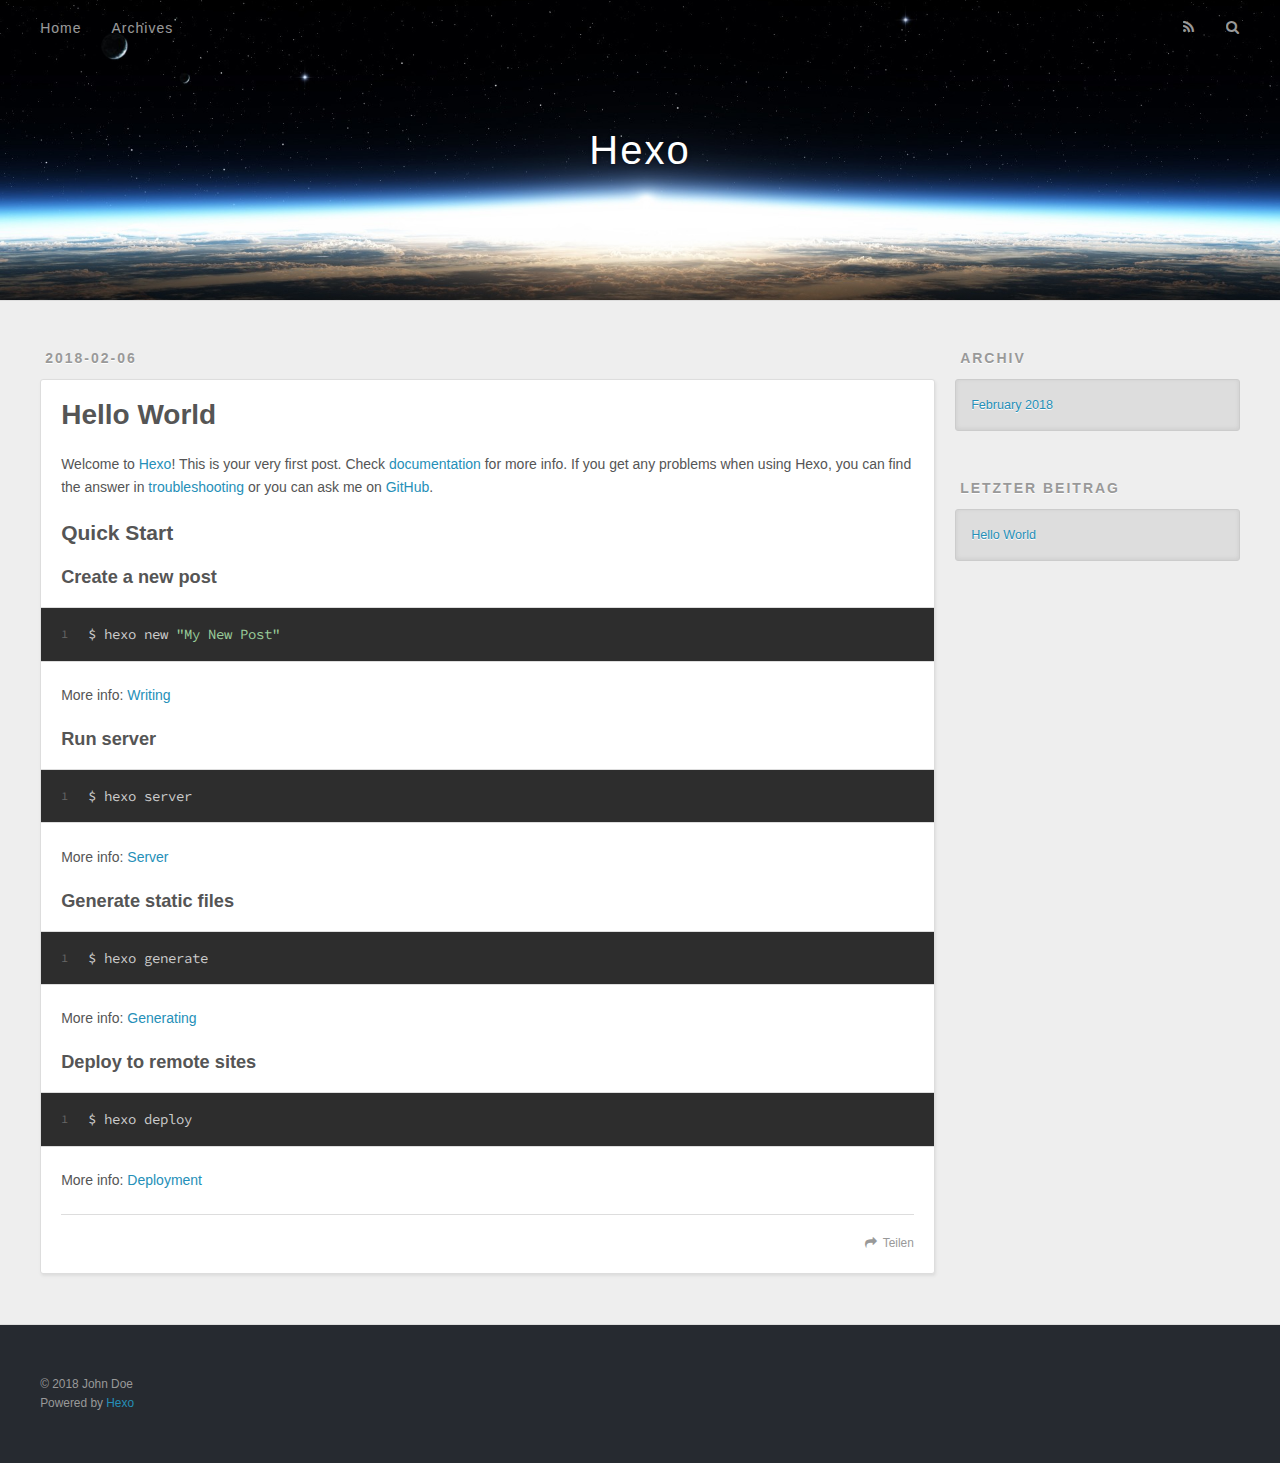
==== index.html @ 696e598f "Site updated: 2018-02-06 13:23:05" ====
<!DOCTYPE html>
<html>
<head>
  <meta charset="utf-8">
  

  
  <title>Hexo</title>
  <meta name="viewport" content="width=device-width, initial-scale=1, maximum-scale=1">
  <meta property="og:type" content="website">
<meta property="og:title" content="Hexo">
<meta property="og:url" content="http://yoursite.com/index.html">
<meta property="og:site_name" content="Hexo">
<meta name="twitter:card" content="summary">
<meta name="twitter:title" content="Hexo">
  
    <link rel="alternate" href="/atom.xml" title="Hexo" type="application/atom+xml">
  
  
    <link rel="icon" href="/favicon.png">
  
  
    <link href="//fonts.googleapis.com/css?family=Source+Code+Pro" rel="stylesheet" type="text/css">
  
  <link rel="stylesheet" href="/css/style.css">
</head>

<body>
  <div id="container">
    <div id="wrap">
      <header id="header">
  <div id="banner"></div>
  <div id="header-outer" class="outer">
    <div id="header-title" class="inner">
      <h1 id="logo-wrap">
        <a href="/" id="logo">Hexo</a>
      </h1>
      
    </div>
    <div id="header-inner" class="inner">
      <nav id="main-nav">
        <a id="main-nav-toggle" class="nav-icon"></a>
        
          <a class="main-nav-link" href="/">Home</a>
        
          <a class="main-nav-link" href="/archives">Archives</a>
        
      </nav>
      <nav id="sub-nav">
        
          <a id="nav-rss-link" class="nav-icon" href="/atom.xml" title="RSS Feed"></a>
        
        <a id="nav-search-btn" class="nav-icon" title="Suche"></a>
      </nav>
      <div id="search-form-wrap">
        <form action="//google.com/search" method="get" accept-charset="UTF-8" class="search-form"><input type="search" name="q" class="search-form-input" placeholder="Search"><button type="submit" class="search-form-submit">&#xF002;</button><input type="hidden" name="sitesearch" value="http://yoursite.com"></form>
      </div>
    </div>
  </div>
</header>
      <div class="outer">
        <section id="main">
  
    <article id="post-hello-world" class="article article-type-post" itemscope itemprop="blogPost">
  <div class="article-meta">
    <a href="/2018/02/06/hello-world/" class="article-date">
  <time datetime="2018-02-06T03:38:39.812Z" itemprop="datePublished">2018-02-06</time>
</a>
    
  </div>
  <div class="article-inner">
    
    
      <header class="article-header">
        
  
    <h1 itemprop="name">
      <a class="article-title" href="/2018/02/06/hello-world/">Hello World</a>
    </h1>
  

      </header>
    
    <div class="article-entry" itemprop="articleBody">
      
        <p>Welcome to <a href="https://hexo.io/" target="_blank" rel="noopener">Hexo</a>! This is your very first post. Check <a href="https://hexo.io/docs/" target="_blank" rel="noopener">documentation</a> for more info. If you get any problems when using Hexo, you can find the answer in <a href="https://hexo.io/docs/troubleshooting.html" target="_blank" rel="noopener">troubleshooting</a> or you can ask me on <a href="https://github.com/hexojs/hexo/issues" target="_blank" rel="noopener">GitHub</a>.</p>
<h2 id="Quick-Start"><a href="#Quick-Start" class="headerlink" title="Quick Start"></a>Quick Start</h2><h3 id="Create-a-new-post"><a href="#Create-a-new-post" class="headerlink" title="Create a new post"></a>Create a new post</h3><figure class="highlight bash"><table><tr><td class="gutter"><pre><span class="line">1</span><br></pre></td><td class="code"><pre><span class="line">$ hexo new <span class="string">"My New Post"</span></span><br></pre></td></tr></table></figure>
<p>More info: <a href="https://hexo.io/docs/writing.html" target="_blank" rel="noopener">Writing</a></p>
<h3 id="Run-server"><a href="#Run-server" class="headerlink" title="Run server"></a>Run server</h3><figure class="highlight bash"><table><tr><td class="gutter"><pre><span class="line">1</span><br></pre></td><td class="code"><pre><span class="line">$ hexo server</span><br></pre></td></tr></table></figure>
<p>More info: <a href="https://hexo.io/docs/server.html" target="_blank" rel="noopener">Server</a></p>
<h3 id="Generate-static-files"><a href="#Generate-static-files" class="headerlink" title="Generate static files"></a>Generate static files</h3><figure class="highlight bash"><table><tr><td class="gutter"><pre><span class="line">1</span><br></pre></td><td class="code"><pre><span class="line">$ hexo generate</span><br></pre></td></tr></table></figure>
<p>More info: <a href="https://hexo.io/docs/generating.html" target="_blank" rel="noopener">Generating</a></p>
<h3 id="Deploy-to-remote-sites"><a href="#Deploy-to-remote-sites" class="headerlink" title="Deploy to remote sites"></a>Deploy to remote sites</h3><figure class="highlight bash"><table><tr><td class="gutter"><pre><span class="line">1</span><br></pre></td><td class="code"><pre><span class="line">$ hexo deploy</span><br></pre></td></tr></table></figure>
<p>More info: <a href="https://hexo.io/docs/deployment.html" target="_blank" rel="noopener">Deployment</a></p>

      
    </div>
    <footer class="article-footer">
      <a data-url="http://yoursite.com/2018/02/06/hello-world/" data-id="cjdb6wd74000096maypym6s3y" class="article-share-link">Teilen</a>
      
      
    </footer>
  </div>
  
</article>


  


</section>
        
          <aside id="sidebar">
  
    

  
    

  
    
  
    
  <div class="widget-wrap">
    <h3 class="widget-title">Archiv</h3>
    <div class="widget">
      <ul class="archive-list"><li class="archive-list-item"><a class="archive-list-link" href="/archives/2018/02/">February 2018</a></li></ul>
    </div>
  </div>


  
    
  <div class="widget-wrap">
    <h3 class="widget-title">letzter Beitrag</h3>
    <div class="widget">
      <ul>
        
          <li>
            <a href="/2018/02/06/hello-world/">Hello World</a>
          </li>
        
      </ul>
    </div>
  </div>

  
</aside>
        
      </div>
      <footer id="footer">
  
  <div class="outer">
    <div id="footer-info" class="inner">
      &copy; 2018 John Doe<br>
      Powered by <a href="http://hexo.io/" target="_blank">Hexo</a>
    </div>
  </div>
</footer>
    </div>
    <nav id="mobile-nav">
  
    <a href="/" class="mobile-nav-link">Home</a>
  
    <a href="/archives" class="mobile-nav-link">Archives</a>
  
</nav>
    

<script src="//ajax.googleapis.com/ajax/libs/jquery/2.0.3/jquery.min.js"></script>


  <link rel="stylesheet" href="/fancybox/jquery.fancybox.css">
  <script src="/fancybox/jquery.fancybox.pack.js"></script>


<script src="/js/script.js"></script>



  </div>
</body>
</html>
---- css/style.css ----
body {
  width: 100%;
}
body:before,
body:after {
  content: "";
  display: table;
}
body:after {
  clear: both;
}
html,
body,
div,
span,
applet,
object,
iframe,
h1,
h2,
h3,
h4,
h5,
h6,
p,
blockquote,
pre,
a,
abbr,
acronym,
address,
big,
cite,
code,
del,
dfn,
em,
img,
ins,
kbd,
q,
s,
samp,
small,
strike,
strong,
sub,
sup,
tt,
var,
dl,
dt,
dd,
ol,
ul,
li,
fieldset,
form,
label,
legend,
table,
caption,
tbody,
tfoot,
thead,
tr,
th,
td {
  margin: 0;
  padding: 0;
  border: 0;
  outline: 0;
  font-weight: inherit;
  font-style: inherit;
  font-family: inherit;
  font-size: 100%;
  vertical-align: baseline;
}
body {
  line-height: 1;
  color: #000;
  background: #fff;
}
ol,
ul {
  list-style: none;
}
table {
  border-collapse: separate;
  border-spacing: 0;
  vertical-align: middle;
}
caption,
th,
td {
  text-align: left;
  font-weight: normal;
  vertical-align: middle;
}
a img {
  border: none;
}
input,
button {
  margin: 0;
  padding: 0;
}
input::-moz-focus-inner,
button::-moz-focus-inner {
  border: 0;
  padding: 0;
}
@font-face {
  font-family: FontAwesome;
  font-style: normal;
  font-weight: normal;
  src: url("fonts/fontawesome-webfont.eot?v=#4.0.3");
  src: url("fonts/fontawesome-webfont.eot?#iefix&v=#4.0.3") format("embedded-opentype"), url("fonts/fontawesome-webfont.woff?v=#4.0.3") format("woff"), url("fonts/fontawesome-webfont.ttf?v=#4.0.3") format("truetype"), url("fonts/fontawesome-webfont.svg#fontawesomeregular?v=#4.0.3") format("svg");
}
html,
body,
#container {
  height: 100%;
}
body {
  background: #eee;
  font: 14px -apple-system, BlinkMacSystemFont, "Segoe UI", "Roboto", "Oxygen", "Ubuntu", "Cantarell", "Fira Sans", "Droid Sans", "Helvetica Neue", sans-serif;
  -webkit-text-size-adjust: 100%;
}
.outer {
  max-width: 1220px;
  margin: 0 auto;
  padding: 0 20px;
}
.outer:before,
.outer:after {
  content: "";
  display: table;
}
.outer:after {
  clear: both;
}
.inner {
  display: inline;
  float: left;
  width: 98.33333333333333%;
  margin: 0 0.833333333333333%;
}
.left,
.alignleft {
  float: left;
}
.right,
.alignright {
  float: right;
}
.clear {
  clear: both;
}
#container {
  position: relative;
}
.mobile-nav-on {
  overflow: hidden;
}
#wrap {
  height: 100%;
  width: 100%;
  position: absolute;
  top: 0;
  left: 0;
  -webkit-transition: 0.2s ease-out;
  -moz-transition: 0.2s ease-out;
  -ms-transition: 0.2s ease-out;
  transition: 0.2s ease-out;
  z-index: 1;
  background: #eee;
}
.mobile-nav-on #wrap {
  left: 280px;
}
@media screen and (min-width: 768px) {
  #main {
    display: inline;
    float: left;
    width: 73.33333333333333%;
    margin: 0 0.833333333333333%;
  }
}
.article-date,
.article-category-link,
.archive-year,
.widget-title {
  text-decoration: none;
  text-transform: uppercase;
  letter-spacing: 2px;
  color: #999;
  margin-bottom: 1em;
  margin-left: 5px;
  line-height: 1em;
  text-shadow: 0 1px #fff;
  font-weight: bold;
}
.article-inner,
.archive-article-inner {
  background: #fff;
  -webkit-box-shadow: 1px 2px 3px #ddd;
  box-shadow: 1px 2px 3px #ddd;
  border: 1px solid #ddd;
  border-radius: 3px;
}
.article-entry h1,
.widget h1 {
  font-size: 2em;
}
.article-entry h2,
.widget h2 {
  font-size: 1.5em;
}
.article-entry h3,
.widget h3 {
  font-size: 1.3em;
}
.article-entry h4,
.widget h4 {
  font-size: 1.2em;
}
.article-entry h5,
.widget h5 {
  font-size: 1em;
}
.article-entry h6,
.widget h6 {
  font-size: 1em;
  color: #999;
}
.article-entry hr,
.widget hr {
  border: 1px dashed #ddd;
}
.article-entry strong,
.widget strong {
  font-weight: bold;
}
.article-entry em,
.widget em,
.article-entry cite,
.widget cite {
  font-style: italic;
}
.article-entry sup,
.widget sup,
.article-entry sub,
.widget sub {
  font-size: 0.75em;
  line-height: 0;
  position: relative;
  vertical-align: baseline;
}
.article-entry sup,
.widget sup {
  top: -0.5em;
}
.article-entry sub,
.widget sub {
  bottom: -0.2em;
}
.article-entry small,
.widget small {
  font-size: 0.85em;
}
.article-entry acronym,
.widget acronym,
.article-entry abbr,
.widget abbr {
  border-bottom: 1px dotted;
}
.article-entry ul,
.widget ul,
.article-entry ol,
.widget ol,
.article-entry dl,
.widget dl {
  margin: 0 20px;
  line-height: 1.6em;
}
.article-entry ul ul,
.widget ul ul,
.article-entry ol ul,
.widget ol ul,
.article-entry ul ol,
.widget ul ol,
.article-entry ol ol,
.widget ol ol {
  margin-top: 0;
  margin-bottom: 0;
}
.article-entry ul,
.widget ul {
  list-style: disc;
}
.article-entry ol,
.widget ol {
  list-style: decimal;
}
.article-entry dt,
.widget dt {
  font-weight: bold;
}
#header {
  height: 300px;
  position: relative;
  border-bottom: 1px solid #ddd;
}
#header:before,
#header:after {
  content: "";
  position: absolute;
  left: 0;
  right: 0;
  height: 40px;
}
#header:before {
  top: 0;
  background: -webkit-linear-gradient(rgba(0,0,0,0.2), transparent);
  background: -moz-linear-gradient(rgba(0,0,0,0.2), transparent);
  background: -ms-linear-gradient(rgba(0,0,0,0.2), transparent);
  background: linear-gradient(rgba(0,0,0,0.2), transparent);
}
#header:after {
  bottom: 0;
  background: -webkit-linear-gradient(transparent, rgba(0,0,0,0.2));
  background: -moz-linear-gradient(transparent, rgba(0,0,0,0.2));
  background: -ms-linear-gradient(transparent, rgba(0,0,0,0.2));
  background: linear-gradient(transparent, rgba(0,0,0,0.2));
}
#header-outer {
  height: 100%;
  position: relative;
}
#header-inner {
  position: relative;
  overflow: hidden;
}
#banner {
  position: absolute;
  top: 0;
  left: 0;
  width: 100%;
  height: 100%;
  background: url("images/banner.jpg") center #000;
  -webkit-background-size: cover;
  -moz-background-size: cover;
  background-size: cover;
  z-index: -1;
}
#header-title {
  text-align: center;
  height: 40px;
  position: absolute;
  top: 50%;
  left: 0;
  margin-top: -20px;
}
#logo,
#subtitle {
  text-decoration: none;
  color: #fff;
  font-weight: 300;
  text-shadow: 0 1px 4px rgba(0,0,0,0.3);
}
#logo {
  font-size: 40px;
  line-height: 40px;
  letter-spacing: 2px;
}
#subtitle {
  font-size: 16px;
  line-height: 16px;
  letter-spacing: 1px;
}
#subtitle-wrap {
  margin-top: 16px;
}
#main-nav {
  float: left;
  margin-left: -15px;
}
.nav-icon,
.main-nav-link {
  float: left;
  color: #fff;
  opacity: 0.6;
  text-decoration: none;
  text-shadow: 0 1px rgba(0,0,0,0.2);
  -webkit-transition: opacity 0.2s;
  -moz-transition: opacity 0.2s;
  -ms-transition: opacity 0.2s;
  transition: opacity 0.2s;
  display: block;
  padding: 20px 15px;
}
.nav-icon:hover,
.main-nav-link:hover {
  opacity: 1;
}
.nav-icon {
  font-family: FontAwesome;
  text-align: center;
  font-size: 14px;
  width: 14px;
  height: 14px;
  padding: 20px 15px;
  position: relative;
  cursor: pointer;
}
.main-nav-link {
  font-weight: 300;
  letter-spacing: 1px;
}
@media screen and (max-width: 479px) {
  .main-nav-link {
    display: none;
  }
}
#main-nav-toggle {
  display: none;
}
#main-nav-toggle:before {
  content: "\f0c9";
}
@media screen and (max-width: 479px) {
  #main-nav-toggle {
    display: block;
  }
}
#sub-nav {
  float: right;
  margin-right: -15px;
}
#nav-rss-link:before {
  content: "\f09e";
}
#nav-search-btn:before {
  content: "\f002";
}
#search-form-wrap {
  position: absolute;
  top: 15px;
  width: 150px;
  height: 30px;
  right: -150px;
  opacity: 0;
  -webkit-transition: 0.2s ease-out;
  -moz-transition: 0.2s ease-out;
  -ms-transition: 0.2s ease-out;
  transition: 0.2s ease-out;
}
#search-form-wrap.on {
  opacity: 1;
  right: 0;
}
@media screen and (max-width: 479px) {
  #search-form-wrap {
    width: 100%;
    right: -100%;
  }
}
.search-form {
  position: absolute;
  top: 0;
  left: 0;
  right: 0;
  background: #fff;
  padding: 5px 15px;
  border-radius: 15px;
  -webkit-box-shadow: 0 0 10px rgba(0,0,0,0.3);
  box-shadow: 0 0 10px rgba(0,0,0,0.3);
}
.search-form-input {
  border: none;
  background: none;
  color: #555;
  width: 100%;
  font: 13px -apple-system, BlinkMacSystemFont, "Segoe UI", "Roboto", "Oxygen", "Ubuntu", "Cantarell", "Fira Sans", "Droid Sans", "Helvetica Neue", sans-serif;
  outline: none;
}
.search-form-input::-webkit-search-results-decoration,
.search-form-input::-webkit-search-cancel-button {
  -webkit-appearance: none;
}
.search-form-submit {
  position: absolute;
  top: 50%;
  right: 10px;
  margin-top: -7px;
  font: 13px FontAwesome;
  border: none;
  background: none;
  color: #bbb;
  cursor: pointer;
}
.search-form-submit:hover,
.search-form-submit:focus {
  color: #777;
}
.article {
  margin: 50px 0;
}
.article-inner {
  overflow: hidden;
}
.article-meta:before,
.article-meta:after {
  content: "";
  display: table;
}
.article-meta:after {
  clear: both;
}
.article-date {
  float: left;
}
.article-category {
  float: left;
  line-height: 1em;
  color: #ccc;
  text-shadow: 0 1px #fff;
  margin-left: 8px;
}
.article-category:before {
  content: "\2022";
}
.article-category-link {
  margin: 0 12px 1em;
}
.article-header {
  padding: 20px 20px 0;
}
.article-title {
  text-decoration: none;
  font-size: 2em;
  font-weight: bold;
  color: #555;
  line-height: 1.1em;
  -webkit-transition: color 0.2s;
  -moz-transition: color 0.2s;
  -ms-transition: color 0.2s;
  transition: color 0.2s;
}
a.article-title:hover {
  color: #258fb8;
}
.article-entry {
  color: #555;
  padding: 0 20px;
}
.article-entry:before,
.article-entry:after {
  content: "";
  display: table;
}
.article-entry:after {
  clear: both;
}
.article-entry p,
.article-entry table {
  line-height: 1.6em;
  margin: 1.6em 0;
}
.article-entry h1,
.article-entry h2,
.article-entry h3,
.article-entry h4,
.article-entry h5,
.article-entry h6 {
  font-weight: bold;
}
.article-entry h1,
.article-entry h2,
.article-entry h3,
.article-entry h4,
.article-entry h5,
.article-entry h6 {
  line-height: 1.1em;
  margin: 1.1em 0;
}
.article-entry a {
  color: #258fb8;
  text-decoration: none;
}
.article-entry a:hover {
  text-decoration: underline;
}
.article-entry ul,
.article-entry ol,
.article-entry dl {
  margin-top: 1.6em;
  margin-bottom: 1.6em;
}
.article-entry img,
.article-entry video {
  max-width: 100%;
  height: auto;
  display: block;
  margin: auto;
}
.article-entry iframe {
  border: none;
}
.article-entry table {
  width: 100%;
  border-collapse: collapse;
  border-spacing: 0;
}
.article-entry th {
  font-weight: bold;
  border-bottom: 3px solid #ddd;
  padding-bottom: 0.5em;
}
.article-entry td {
  border-bottom: 1px solid #ddd;
  padding: 10px 0;
}
.article-entry blockquote {
  font-family: Georgia, "Times New Roman", serif;
  font-size: 1.4em;
  margin: 1.6em 20px;
  text-align: center;
}
.article-entry blockquote footer {
  font-size: 14px;
  margin: 1.6em 0;
  font-family: -apple-system, BlinkMacSystemFont, "Segoe UI", "Roboto", "Oxygen", "Ubuntu", "Cantarell", "Fira Sans", "Droid Sans", "Helvetica Neue", sans-serif;
}
.article-entry blockquote footer cite:before {
  content: "—";
  padding: 0 0.5em;
}
.article-entry .pullquote {
  text-align: left;
  width: 45%;
  margin: 0;
}
.article-entry .pullquote.left {
  margin-left: 0.5em;
  margin-right: 1em;
}
.article-entry .pullquote.right {
  margin-right: 0.5em;
  margin-left: 1em;
}
.article-entry .caption {
  color: #999;
  display: block;
  font-size: 0.9em;
  margin-top: 0.5em;
  position: relative;
  text-align: center;
}
.article-entry .video-container {
  position: relative;
  padding-top: 56.25%;
  height: 0;
  overflow: hidden;
}
.article-entry .video-container iframe,
.article-entry .video-container object,
.article-entry .video-container embed {
  position: absolute;
  top: 0;
  left: 0;
  width: 100%;
  height: 100%;
  margin-top: 0;
}
.article-more-link a {
  display: inline-block;
  line-height: 1em;
  padding: 6px 15px;
  border-radius: 15px;
  background: #eee;
  color: #999;
  text-shadow: 0 1px #fff;
  text-decoration: none;
}
.article-more-link a:hover {
  background: #258fb8;
  color: #fff;
  text-decoration: none;
  text-shadow: 0 1px #1e7293;
}
.article-footer {
  font-size: 0.85em;
  line-height: 1.6em;
  border-top: 1px solid #ddd;
  padding-top: 1.6em;
  margin: 0 20px 20px;
}
.article-footer:before,
.article-footer:after {
  content: "";
  display: table;
}
.article-footer:after {
  clear: both;
}
.article-footer a {
  color: #999;
  text-decoration: none;
}
.article-footer a:hover {
  color: #555;
}
.article-tag-list-item {
  float: left;
  margin-right: 10px;
}
.article-tag-list-link:before {
  content: "#";
}
.article-comment-link {
  float: right;
}
.article-comment-link:before {
  content: "\f075";
  font-family: FontAwesome;
  padding-right: 8px;
}
.article-share-link {
  cursor: pointer;
  float: right;
  margin-left: 20px;
}
.article-share-link:before {
  content: "\f064";
  font-family: FontAwesome;
  padding-right: 6px;
}
#article-nav {
  position: relative;
}
#article-nav:before,
#article-nav:after {
  content: "";
  display: table;
}
#article-nav:after {
  clear: both;
}
@media screen and (min-width: 768px) {
  #article-nav {
    margin: 50px 0;
  }
  #article-nav:before {
    width: 8px;
    height: 8px;
    position: absolute;
    top: 50%;
    left: 50%;
    margin-top: -4px;
    margin-left: -4px;
    content: "";
    border-radius: 50%;
    background: #ddd;
    -webkit-box-shadow: 0 1px 2px #fff;
    box-shadow: 0 1px 2px #fff;
  }
}
.article-nav-link-wrap {
  text-decoration: none;
  text-shadow: 0 1px #fff;
  color: #999;
  -webkit-box-sizing: border-box;
  -moz-box-sizing: border-box;
  box-sizing: border-box;
  margin-top: 50px;
  text-align: center;
  display: block;
}
.article-nav-link-wrap:hover {
  color: #555;
}
@media screen and (min-width: 768px) {
  .article-nav-link-wrap {
    width: 50%;
    margin-top: 0;
  }
}
@media screen and (min-width: 768px) {
  #article-nav-newer {
    float: left;
    text-align: right;
    padding-right: 20px;
  }
}
@media screen and (min-width: 768px) {
  #article-nav-older {
    float: right;
    text-align: left;
    padding-left: 20px;
  }
}
.article-nav-caption {
  text-transform: uppercase;
  letter-spacing: 2px;
  color: #ddd;
  line-height: 1em;
  font-weight: bold;
}
#article-nav-newer .article-nav-caption {
  margin-right: -2px;
}
.article-nav-title {
  font-size: 0.85em;
  line-height: 1.6em;
  margin-top: 0.5em;
}
.article-share-box {
  position: absolute;
  display: none;
  background: #fff;
  -webkit-box-shadow: 1px 2px 10px rgba(0,0,0,0.2);
  box-shadow: 1px 2px 10px rgba(0,0,0,0.2);
  border-radius: 3px;
  margin-left: -145px;
  overflow: hidden;
  z-index: 1;
}
.article-share-box.on {
  display: block;
}
.article-share-input {
  width: 100%;
  background: none;
  -webkit-box-sizing: border-box;
  -moz-box-sizing: border-box;
  box-sizing: border-box;
  font: 14px -apple-system, BlinkMacSystemFont, "Segoe UI", "Roboto", "Oxygen", "Ubuntu", "Cantarell", "Fira Sans", "Droid Sans", "Helvetica Neue", sans-serif;
  padding: 0 15px;
  color: #555;
  outline: none;
  border: 1px solid #ddd;
  border-radius: 3px 3px 0 0;
  height: 36px;
  line-height: 36px;
}
.article-share-links {
  background: #eee;
}
.article-share-links:before,
.article-share-links:after {
  content: "";
  display: table;
}
.article-share-links:after {
  clear: both;
}
.article-share-twitter,
.article-share-facebook,
.article-share-pinterest,
.article-share-google {
  width: 50px;
  height: 36px;
  display: block;
  float: left;
  position: relative;
  color: #999;
  text-shadow: 0 1px #fff;
}
.article-share-twitter:before,
.article-share-facebook:before,
.article-share-pinterest:before,
.article-share-google:before {
  font-size: 20px;
  font-family: FontAwesome;
  width: 20px;
  height: 20px;
  position: absolute;
  top: 50%;
  left: 50%;
  margin-top: -10px;
  margin-left: -10px;
  text-align: center;
}
.article-share-twitter:hover,
.article-share-facebook:hover,
.article-share-pinterest:hover,
.article-share-google:hover {
  color: #fff;
}
.article-share-twitter:before {
  content: "\f099";
}
.article-share-twitter:hover {
  background: #00aced;
  text-shadow: 0 1px #008abe;
}
.article-share-facebook:before {
  content: "\f09a";
}
.article-share-facebook:hover {
  background: #3b5998;
  text-shadow: 0 1px #2f477a;
}
.article-share-pinterest:before {
  content: "\f0d2";
}
.article-share-pinterest:hover {
  background: #cb2027;
  text-shadow: 0 1px #a21a1f;
}
.article-share-google:before {
  content: "\f0d5";
}
.article-share-google:hover {
  background: #dd4b39;
  text-shadow: 0 1px #be3221;
}
.article-gallery {
  background: #000;
  position: relative;
}
.article-gallery-photos {
  position: relative;
  overflow: hidden;
}
.article-gallery-img {
  display: none;
  max-width: 100%;
}
.article-gallery-img:first-child {
  display: block;
}
.article-gallery-img.loaded {
  position: absolute;
  display: block;
}
.article-gallery-img img {
  display: block;
  max-width: 100%;
  margin: 0 auto;
}
#comments {
  background: #fff;
  -webkit-box-shadow: 1px 2px 3px #ddd;
  box-shadow: 1px 2px 3px #ddd;
  padding: 20px;
  border: 1px solid #ddd;
  border-radius: 3px;
  margin: 50px 0;
}
#comments a {
  color: #258fb8;
}
.archives-wrap {
  margin: 50px 0;
}
.archives:before,
.archives:after {
  content: "";
  display: table;
}
.archives:after {
  clear: both;
}
.archive-year-wrap {
  margin-bottom: 1em;
}
.archives {
  -webkit-column-gap: 10px;
  -moz-column-gap: 10px;
  column-gap: 10px;
}
@media screen and (min-width: 480px) and (max-width: 767px) {
  .archives {
    -webkit-column-count: 2;
    -moz-column-count: 2;
    column-count: 2;
  }
}
@media screen and (min-width: 768px) {
  .archives {
    -webkit-column-count: 3;
    -moz-column-count: 3;
    column-count: 3;
  }
}
.archive-article {
  -webkit-column-break-inside: avoid;
  page-break-inside: avoid;
  overflow: hidden;
  break-inside: avoid-column;
}
.archive-article-inner {
  padding: 10px;
  margin-bottom: 15px;
}
.archive-article-title {
  text-decoration: none;
  font-weight: bold;
  color: #555;
  -webkit-transition: color 0.2s;
  -moz-transition: color 0.2s;
  -ms-transition: color 0.2s;
  transition: color 0.2s;
  line-height: 1.6em;
}
.archive-article-title:hover {
  color: #258fb8;
}
.archive-article-footer {
  margin-top: 1em;
}
.archive-article-date {
  color: #999;
  text-decoration: none;
  font-size: 0.85em;
  line-height: 1em;
  margin-bottom: 0.5em;
  display: block;
}
#page-nav {
  margin: 50px auto;
  background: #fff;
  -webkit-box-shadow: 1px 2px 3px #ddd;
  box-shadow: 1px 2px 3px #ddd;
  border: 1px solid #ddd;
  border-radius: 3px;
  text-align: center;
  color: #999;
  overflow: hidden;
}
#page-nav:before,
#page-nav:after {
  content: "";
  display: table;
}
#page-nav:after {
  clear: both;
}
#page-nav a,
#page-nav span {
  padding: 10px 20px;
  line-height: 1;
  height: 2ex;
}
#page-nav a {
  color: #999;
  text-decoration: none;
}
#page-nav a:hover {
  background: #999;
  color: #fff;
}
#page-nav .prev {
  float: left;
}
#page-nav .next {
  float: right;
}
#page-nav .page-number {
  display: inline-block;
}
@media screen and (max-width: 479px) {
  #page-nav .page-number {
    display: none;
  }
}
#page-nav .current {
  color: #555;
  font-weight: bold;
}
#page-nav .space {
  color: #ddd;
}
#footer {
  background: #262a30;
  padding: 50px 0;
  border-top: 1px solid #ddd;
  color: #999;
}
#footer a {
  color: #258fb8;
  text-decoration: none;
}
#footer a:hover {
  text-decoration: underline;
}
#footer-info {
  line-height: 1.6em;
  font-size: 0.85em;
}
.article-entry pre,
.article-entry .highlight {
  background: #2d2d2d;
  margin: 0 -20px;
  padding: 15px 20px;
  border-style: solid;
  border-color: #ddd;
  border-width: 1px 0;
  overflow: auto;
  color: #ccc;
  line-height: 22.400000000000002px;
}
.article-entry .highlight .gutter pre,
.article-entry .gist .gist-file .gist-data .line-numbers {
  color: #666;
  font-size: 0.85em;
}
.article-entry pre,
.article-entry code {
  font-family: "Source Code Pro", Consolas, Monaco, Menlo, Consolas, monospace;
}
.article-entry code {
  background: #eee;
  text-shadow: 0 1px #fff;
  padding: 0 0.3em;
}
.article-entry pre code {
  background: none;
  text-shadow: none;
  padding: 0;
}
.article-entry .highlight pre {
  border: none;
  margin: 0;
  padding: 0;
}
.article-entry .highlight table {
  margin: 0;
  width: auto;
}
.article-entry .highlight td {
  border: none;
  padding: 0;
}
.article-entry .highlight figcaption {
  font-size: 0.85em;
  color: #999;
  line-height: 1em;
  margin-bottom: 1em;
}
.article-entry .highlight figcaption:before,
.article-entry .highlight figcaption:after {
  content: "";
  display: table;
}
.article-entry .highlight figcaption:after {
  clear: both;
}
.article-entry .highlight figcaption a {
  float: right;
}
.article-entry .highlight .gutter pre {
  text-align: right;
  padding-right: 20px;
}
.article-entry .highlight .line {
  height: 22.400000000000002px;
}
.article-entry .highlight .line.marked {
  background: #515151;
}
.article-entry .gist {
  margin: 0 -20px;
  border-style: solid;
  border-color: #ddd;
  border-width: 1px 0;
  background: #2d2d2d;
  padding: 15px 20px 15px 0;
}
.article-entry .gist .gist-file {
  border: none;
  font-family: "Source Code Pro", Consolas, Monaco, Menlo, Consolas, monospace;
  margin: 0;
}
.article-entry .gist .gist-file .gist-data {
  background: none;
  border: none;
}
.article-entry .gist .gist-file .gist-data .line-numbers {
  background: none;
  border: none;
  padding: 0 20px 0 0;
}
.article-entry .gist .gist-file .gist-data .line-data {
  padding: 0 !important;
}
.article-entry .gist .gist-file .highlight {
  margin: 0;
  padding: 0;
  border: none;
}
.article-entry .gist .gist-file .gist-meta {
  background: #2d2d2d;
  color: #999;
  font: 0.85em -apple-system, BlinkMacSystemFont, "Segoe UI", "Roboto", "Oxygen", "Ubuntu", "Cantarell", "Fira Sans", "Droid Sans", "Helvetica Neue", sans-serif;
  text-shadow: 0 0;
  padding: 0;
  margin-top: 1em;
  margin-left: 20px;
}
.article-entry .gist .gist-file .gist-meta a {
  color: #258fb8;
  font-weight: normal;
}
.article-entry .gist .gist-file .gist-meta a:hover {
  text-decoration: underline;
}
pre .comment,
pre .title {
  color: #999;
}
pre .variable,
pre .attribute,
pre .tag,
pre .regexp,
pre .ruby .constant,
pre .xml .tag .title,
pre .xml .pi,
pre .xml .doctype,
pre .html .doctype,
pre .css .id,
pre .css .class,
pre .css .pseudo {
  color: #f2777a;
}
pre .number,
pre .preprocessor,
pre .built_in,
pre .literal,
pre .params,
pre .constant {
  color: #f99157;
}
pre .class,
pre .ruby .class .title,
pre .css .rules .attribute {
  color: #9c9;
}
pre .string,
pre .value,
pre .inheritance,
pre .header,
pre .ruby .symbol,
pre .xml .cdata {
  color: #9c9;
}
pre .css .hexcolor {
  color: #6cc;
}
pre .function,
pre .python .decorator,
pre .python .title,
pre .ruby .function .title,
pre .ruby .title .keyword,
pre .perl .sub,
pre .javascript .title,
pre .coffeescript .title {
  color: #69c;
}
pre .keyword,
pre .javascript .function {
  color: #c9c;
}
@media screen and (max-width: 479px) {
  #mobile-nav {
    position: absolute;
    top: 0;
    left: 0;
    width: 280px;
    height: 100%;
    background: #191919;
    border-right: 1px solid #fff;
  }
}
@media screen and (max-width: 479px) {
  .mobile-nav-link {
    display: block;
    color: #999;
    text-decoration: none;
    padding: 15px 20px;
    font-weight: bold;
  }
  .mobile-nav-link:hover {
    color: #fff;
  }
}
@media screen and (min-width: 768px) {
  #sidebar {
    display: inline;
    float: left;
    width: 23.333333333333332%;
    margin: 0 0.833333333333333%;
  }
}
.widget-wrap {
  margin: 50px 0;
}
.widget {
  color: #777;
  text-shadow: 0 1px #fff;
  background: #ddd;
  -webkit-box-shadow: 0 -1px 4px #ccc inset;
  box-shadow: 0 -1px 4px #ccc inset;
  border: 1px solid #ccc;
  padding: 15px;
  border-radius: 3px;
}
.widget a {
  color: #258fb8;
  text-decoration: none;
}
.widget a:hover {
  text-decoration: underline;
}
.widget ul ul,
.widget ol ul,
.widget dl ul,
.widget ul ol,
.widget ol ol,
.widget dl ol,
.widget ul dl,
.widget ol dl,
.widget dl dl {
  margin-left: 15px;
  list-style: disc;
}
.widget {
  line-height: 1.6em;
  word-wrap: break-word;
  font-size: 0.9em;
}
.widget ul,
.widget ol {
  list-style: none;
  margin: 0;
}
.widget ul ul,
.widget ol ul,
.widget ul ol,
.widget ol ol {
  margin: 0 20px;
}
.widget ul ul,
.widget ol ul {
  list-style: disc;
}
.widget ul ol,
.widget ol ol {
  list-style: decimal;
}
.category-list-count,
.tag-list-count,
.archive-list-count {
  padding-left: 5px;
  color: #999;
  font-size: 0.85em;
}
.category-list-count:before,
.tag-list-count:before,
.archive-list-count:before {
  content: "(";
}
.category-list-count:after,
.tag-list-count:after,
.archive-list-count:after {
  content: ")";
}
.tagcloud a {
  margin-right: 5px;
  display: inline-block;
}
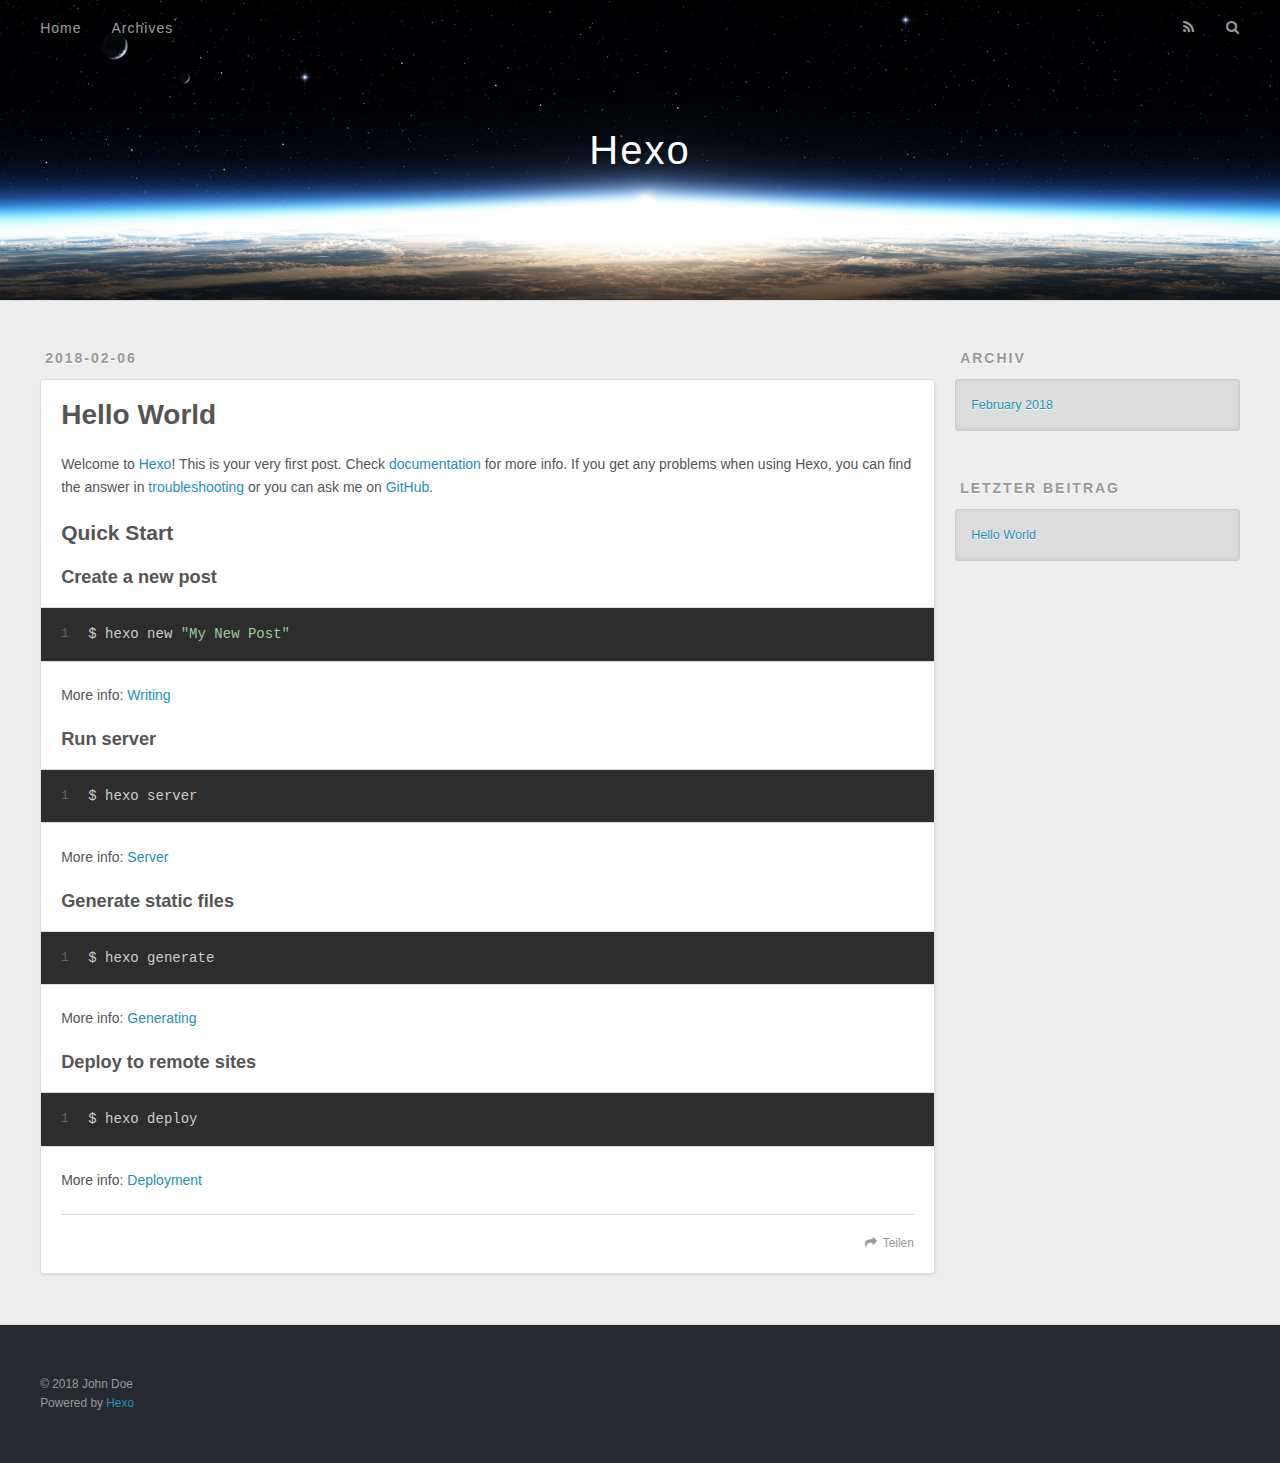
==== commit 7f6e3137: "Site updated: 2018-02-06 14:00:51" ====
--- a/index.html
+++ b/index.html
@@ -20,8 +20,8 @@
     <link rel="icon" href="/favicon.png">
   
   
-    <link href="//fonts.googleapis.com/css?family=Source+Code+Pro" rel="stylesheet" type="text/css">
-  
+<!--     <link href="//fonts.googleapis.com/css?family=Source+Code+Pro" rel="stylesheet" type="text/css">
+ -->  
   <link rel="stylesheet" href="/css/style.css">
 </head>
 
@@ -96,7 +96,7 @@
       
     </div>
     <footer class="article-footer">
-      <a data-url="http://yoursite.com/2018/02/06/hello-world/" data-id="cjdb6wd74000096maypym6s3y" class="article-share-link">Teilen</a>
+      <a data-url="http://yoursite.com/2018/02/06/hello-world/" data-id="cjdb8l9iv0000vzma18ul2h4f" class="article-share-link">Teilen</a>
       
       
     </footer>
@@ -167,7 +167,7 @@
 </nav>
     
 
-<script src="//ajax.googleapis.com/ajax/libs/jquery/2.0.3/jquery.min.js"></script>
+<script src="http://cdn.bootcss.com/jquery/2.1.1/jquery.min.js“ > </script>
 
 
   <link rel="stylesheet" href="/fancybox/jquery.fancybox.css">
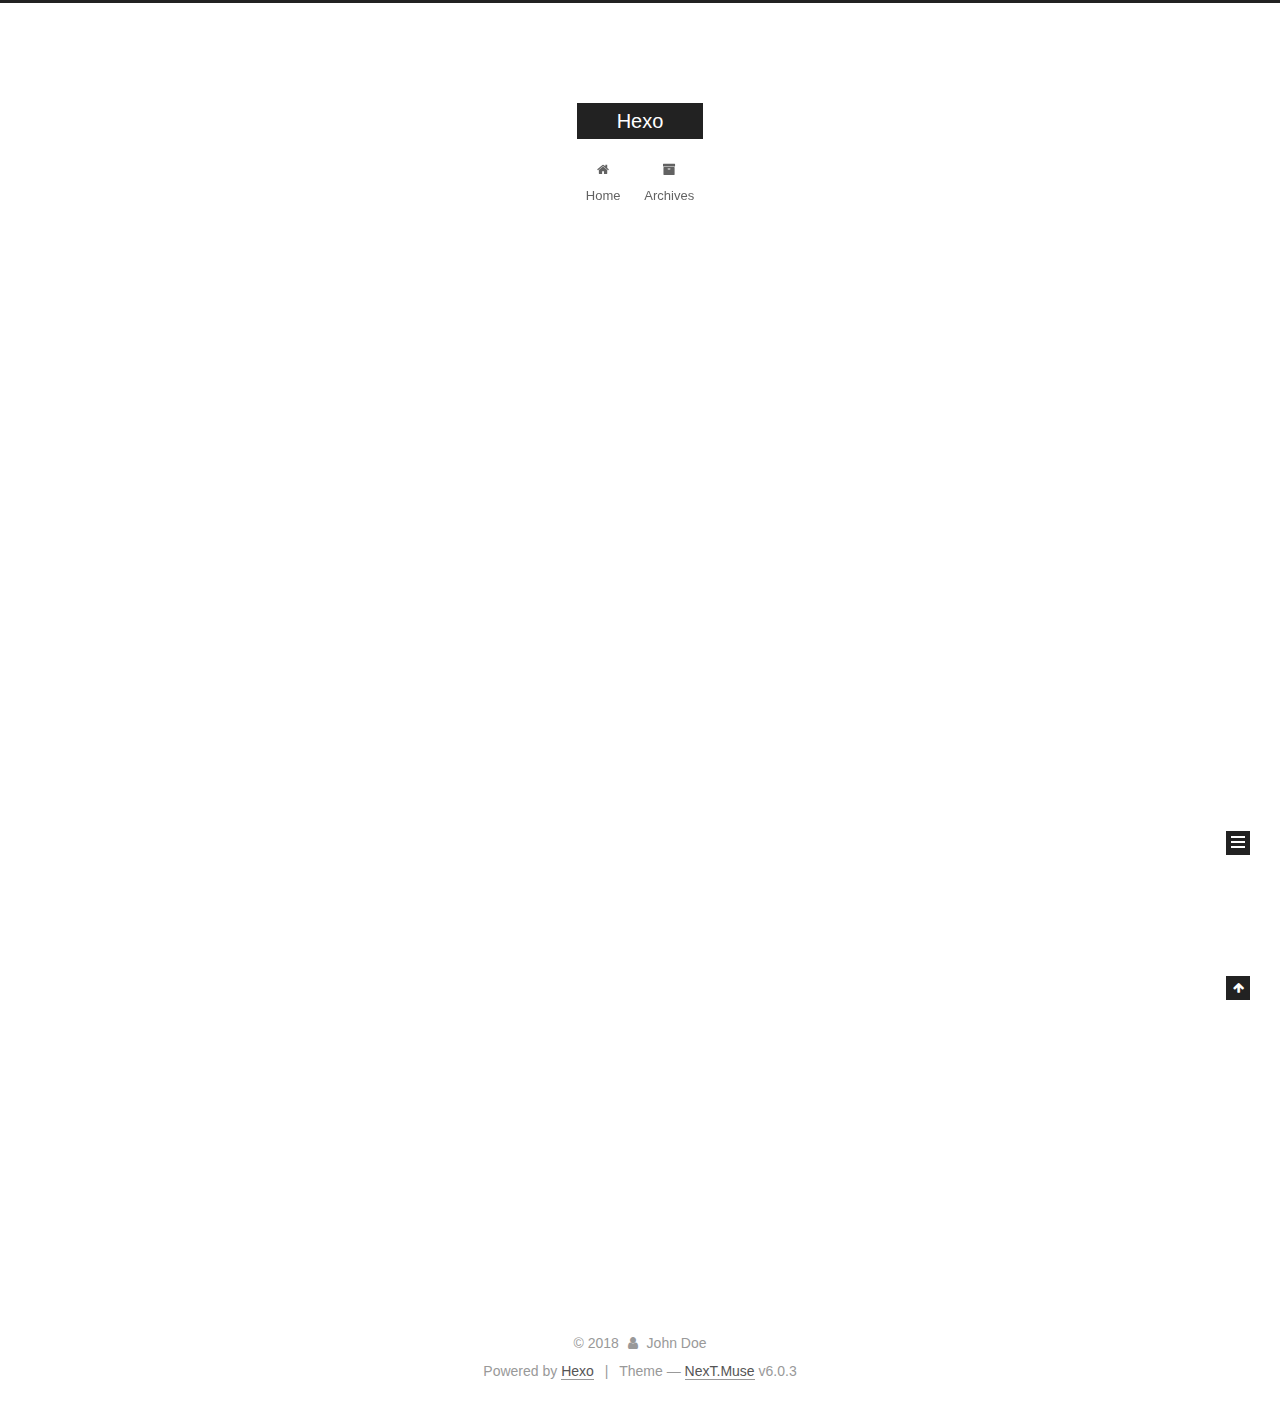
==== commit 99d75c54: "Site updated: 2018-02-06 15:04:59" ====
--- a/index.html
+++ b/index.html
@@ -1,89 +1,336 @@
 <!DOCTYPE html>
-<html>
+
+
+
+  
+
+
+<html class="theme-next muse use-motion" lang="">
 <head>
-  <meta charset="utf-8">
-  
-
-  
-  <title>Hexo</title>
-  <meta name="viewport" content="width=device-width, initial-scale=1, maximum-scale=1">
-  <meta property="og:type" content="website">
+  <meta charset="UTF-8"/>
+<meta http-equiv="X-UA-Compatible" content="IE=edge" />
+<meta name="viewport" content="width=device-width, initial-scale=1, maximum-scale=1"/>
+<meta name="theme-color" content="#222">
+
+
+
+
+
+
+
+
+
+
+
+
+<meta http-equiv="Cache-Control" content="no-transform" />
+<meta http-equiv="Cache-Control" content="no-siteapp" />
+
+
+
+
+
+
+
+
+
+
+
+
+
+
+
+
+
+
+
+
+
+
+<link href="/lib/font-awesome/css/font-awesome.min.css?v=4.6.2" rel="stylesheet" type="text/css" />
+
+<link href="/css/main.css?v=6.0.3" rel="stylesheet" type="text/css" />
+
+
+  <link rel="apple-touch-icon" sizes="180x180" href="/images/apple-touch-icon-next.png?v=6.0.3">
+
+
+  <link rel="icon" type="image/png" sizes="32x32" href="/images/favicon-32x32-next.png?v=6.0.3">
+
+
+  <link rel="icon" type="image/png" sizes="16x16" href="/images/favicon-16x16-next.png?v=6.0.3">
+
+
+  <link rel="mask-icon" href="/images/logo.svg?v=6.0.3" color="#222">
+
+
+
+
+
+
+
+
+
+<script type="text/javascript" id="hexo.configurations">
+  var NexT = window.NexT || {};
+  var CONFIG = {
+    root: '/',
+    scheme: 'Muse',
+    version: '6.0.3',
+    sidebar: {"position":"left","display":"post","offset":12,"b2t":false,"scrollpercent":false,"onmobile":false},
+    fancybox: false,
+    fastclick: false,
+    lazyload: false,
+    tabs: true,
+    motion: {"enable":true,"async":false,"transition":{"post_block":"fadeIn","post_header":"slideDownIn","post_body":"slideDownIn","coll_header":"slideLeftIn","sidebar":"slideUpIn"}},
+    algolia: {
+      applicationID: '',
+      apiKey: '',
+      indexName: '',
+      hits: {"per_page":10},
+      labels: {"input_placeholder":"Search for Posts","hits_empty":"We didn't find any results for the search: ${query}","hits_stats":"${hits} results found in ${time} ms"}
+    }
+  };
+</script>
+
+
+  
+
+
+
+
+  
+  <meta name="keywords" content="Hexo, NexT" />
+
+
+<meta property="og:type" content="website">
 <meta property="og:title" content="Hexo">
 <meta property="og:url" content="http://yoursite.com/index.html">
 <meta property="og:site_name" content="Hexo">
 <meta name="twitter:card" content="summary">
 <meta name="twitter:title" content="Hexo">
-  
-    <link rel="alternate" href="/atom.xml" title="Hexo" type="application/atom+xml">
-  
-  
-    <link rel="icon" href="/favicon.png">
-  
-  
-<!--     <link href="//fonts.googleapis.com/css?family=Source+Code+Pro" rel="stylesheet" type="text/css">
- -->  
-  <link rel="stylesheet" href="/css/style.css">
+
+
+
+
+
+
+  <link rel="canonical" href="http://yoursite.com/"/>
+
+
+
+<script type="text/javascript" id="page.configurations">
+  CONFIG.page = {
+    sidebar: "",
+  };
+</script>
+  <title>Hexo</title>
+  
+
+
+
+
+
+
+
+
+
+  <noscript>
+  <style type="text/css">
+    .use-motion .motion-element,
+    .use-motion .brand,
+    .use-motion .menu-item,
+    .sidebar-inner,
+    .use-motion .post-block,
+    .use-motion .pagination,
+    .use-motion .comments,
+    .use-motion .post-header,
+    .use-motion .post-body,
+    .use-motion .collection-title { opacity: initial; }
+
+    .use-motion .logo,
+    .use-motion .site-title,
+    .use-motion .site-subtitle {
+      opacity: initial;
+      top: initial;
+    }
+
+    .use-motion {
+      .logo-line-before i { left: initial; }
+      .logo-line-after i { right: initial; }
+    }
+  </style>
+</noscript>
+
 </head>
 
-<body>
-  <div id="container">
-    <div id="wrap">
-      <header id="header">
-  <div id="banner"></div>
-  <div id="header-outer" class="outer">
-    <div id="header-title" class="inner">
-      <h1 id="logo-wrap">
-        <a href="/" id="logo">Hexo</a>
-      </h1>
-      
+<body itemscope itemtype="http://schema.org/WebPage" lang="">
+
+  
+  
+    
+  
+
+  <div class="container sidebar-position-left 
+  page-home">
+    <div class="headband"></div>
+
+    <header id="header" class="header" itemscope itemtype="http://schema.org/WPHeader">
+      <div class="header-inner"> <div class="site-brand-wrapper">
+  <div class="site-meta ">
+    
+
+    <div class="custom-logo-site-title">
+      <a href="/"  class="brand" rel="start">
+        <span class="logo-line-before"><i></i></span>
+        <span class="site-title">Hexo</span>
+        <span class="logo-line-after"><i></i></span>
+      </a>
     </div>
-    <div id="header-inner" class="inner">
-      <nav id="main-nav">
-        <a id="main-nav-toggle" class="nav-icon"></a>
-        
-          <a class="main-nav-link" href="/">Home</a>
-        
-          <a class="main-nav-link" href="/archives">Archives</a>
-        
-      </nav>
-      <nav id="sub-nav">
-        
-          <a id="nav-rss-link" class="nav-icon" href="/atom.xml" title="RSS Feed"></a>
-        
-        <a id="nav-search-btn" class="nav-icon" title="Suche"></a>
-      </nav>
-      <div id="search-form-wrap">
-        <form action="//google.com/search" method="get" accept-charset="UTF-8" class="search-form"><input type="search" name="q" class="search-form-input" placeholder="Search"><button type="submit" class="search-form-submit">&#xF002;</button><input type="hidden" name="sitesearch" value="http://yoursite.com"></form>
-      </div>
-    </div>
+      
+        <p class="site-subtitle"></p>
+      
   </div>
-</header>
-      <div class="outer">
-        <section id="main">
-  
-    <article id="post-hello-world" class="article article-type-post" itemscope itemprop="blogPost">
-  <div class="article-meta">
-    <a href="/2018/02/06/hello-world/" class="article-date">
-  <time datetime="2018-02-06T03:38:39.812Z" itemprop="datePublished">2018-02-06</time>
-</a>
-    
+
+  <div class="site-nav-toggle">
+    <button>
+      <span class="btn-bar"></span>
+      <span class="btn-bar"></span>
+      <span class="btn-bar"></span>
+    </button>
   </div>
-  <div class="article-inner">
-    
-    
-      <header class="article-header">
-        
-  
-    <h1 itemprop="name">
-      <a class="article-title" href="/2018/02/06/hello-world/">Hello World</a>
-    </h1>
-  
-
+</div>
+
+<nav class="site-nav">
+  
+
+  
+    <ul id="menu" class="menu">
+      
+        
+        <li class="menu-item menu-item-home">
+          <a href="/" rel="section">
+            <i class="menu-item-icon fa fa-fw fa-home"></i> <br />Home</a>
+        </li>
+      
+        
+        <li class="menu-item menu-item-archives">
+          <a href="/archives/" rel="section">
+            <i class="menu-item-icon fa fa-fw fa-archive"></i> <br />Archives</a>
+        </li>
+      
+
+      
+    </ul>
+  
+
+  
+</nav>
+
+
+  
+
+
+
+ </div>
+    </header>
+
+    
+
+
+    <main id="main" class="main">
+      <div class="main-inner">
+        <div class="content-wrap">
+          <div id="content" class="content">
+            
+  <section id="posts" class="posts-expand">
+    
+      
+
+  
+
+  
+  
+  
+
+  
+
+  <article class="post post-type-normal" itemscope itemtype="http://schema.org/Article">
+  
+  
+  
+  <div class="post-block">
+    <link itemprop="mainEntityOfPage" href="http://yoursite.com/2018/02/06/hello-world/">
+
+    <span hidden itemprop="author" itemscope itemtype="http://schema.org/Person">
+      <meta itemprop="name" content="John Doe">
+      <meta itemprop="description" content="">
+      <meta itemprop="image" content="/images/avatar.gif">
+    </span>
+
+    <span hidden itemprop="publisher" itemscope itemtype="http://schema.org/Organization">
+      <meta itemprop="name" content="Hexo">
+    </span>
+
+    
+      <header class="post-header">
+
+        
+        
+          <h1 class="post-title" itemprop="name headline">
+                
+                <a class="post-title-link" href="/2018/02/06/hello-world/" itemprop="url">Hello World</a></h1>
+        
+
+        <div class="post-meta">
+          <span class="post-time">
+            
+              <span class="post-meta-item-icon">
+                <i class="fa fa-calendar-o"></i>
+              </span>
+              
+                <span class="post-meta-item-text">Posted on</span>
+              
+              <time title="Post created" itemprop="dateCreated datePublished" datetime="2018-02-06T11:38:39+08:00">2018-02-06</time>
+            
+
+            
+            
+
+            
+          </span>
+
+          
+
+          
+            
+          
+
+          
+          
+
+          
+
+          
+
+          
+
+        </div>
       </header>
     
-    <div class="article-entry" itemprop="articleBody">
-      
-        <p>Welcome to <a href="https://hexo.io/" target="_blank" rel="noopener">Hexo</a>! This is your very first post. Check <a href="https://hexo.io/docs/" target="_blank" rel="noopener">documentation</a> for more info. If you get any problems when using Hexo, you can find the answer in <a href="https://hexo.io/docs/troubleshooting.html" target="_blank" rel="noopener">troubleshooting</a> or you can ask me on <a href="https://github.com/hexojs/hexo/issues" target="_blank" rel="noopener">GitHub</a>.</p>
+
+    
+    
+    
+    <div class="post-body" itemprop="articleBody">
+
+      
+      
+
+      
+        
+          
+            <p>Welcome to <a href="https://hexo.io/" target="_blank" rel="noopener">Hexo</a>! This is your very first post. Check <a href="https://hexo.io/docs/" target="_blank" rel="noopener">documentation</a> for more info. If you get any problems when using Hexo, you can find the answer in <a href="https://hexo.io/docs/troubleshooting.html" target="_blank" rel="noopener">troubleshooting</a> or you can ask me on <a href="https://github.com/hexojs/hexo/issues" target="_blank" rel="noopener">GitHub</a>.</p>
 <h2 id="Quick-Start"><a href="#Quick-Start" class="headerlink" title="Quick Start"></a>Quick Start</h2><h3 id="Create-a-new-post"><a href="#Create-a-new-post" class="headerlink" title="Create a new post"></a>Create a new post</h3><figure class="highlight bash"><table><tr><td class="gutter"><pre><span class="line">1</span><br></pre></td><td class="code"><pre><span class="line">$ hexo new <span class="string">"My New Post"</span></span><br></pre></td></tr></table></figure>
 <p>More info: <a href="https://hexo.io/docs/writing.html" target="_blank" rel="noopener">Writing</a></p>
 <h3 id="Run-server"><a href="#Run-server" class="headerlink" title="Run server"></a>Run server</h3><figure class="highlight bash"><table><tr><td class="gutter"><pre><span class="line">1</span><br></pre></td><td class="code"><pre><span class="line">$ hexo server</span><br></pre></td></tr></table></figure>
@@ -93,91 +340,298 @@
 <h3 id="Deploy-to-remote-sites"><a href="#Deploy-to-remote-sites" class="headerlink" title="Deploy to remote sites"></a>Deploy to remote sites</h3><figure class="highlight bash"><table><tr><td class="gutter"><pre><span class="line">1</span><br></pre></td><td class="code"><pre><span class="line">$ hexo deploy</span><br></pre></td></tr></table></figure>
 <p>More info: <a href="https://hexo.io/docs/deployment.html" target="_blank" rel="noopener">Deployment</a></p>
 
+          
+        
       
     </div>
-    <footer class="article-footer">
-      <a data-url="http://yoursite.com/2018/02/06/hello-world/" data-id="cjdb8l9iv0000vzma18ul2h4f" class="article-share-link">Teilen</a>
-      
+    
+    
+    
+
+    
+
+    
+
+    
+
+    <footer class="post-footer">
+      
+
+      
+
+      
+
+      
+      
+        <div class="post-eof"></div>
       
     </footer>
   </div>
   
-</article>
-
-
-  
-
-
-</section>
-        
-          <aside id="sidebar">
-  
-    
-
-  
-    
-
-  
-    
-  
-    
-  <div class="widget-wrap">
-    <h3 class="widget-title">Archiv</h3>
-    <div class="widget">
-      <ul class="archive-list"><li class="archive-list-item"><a class="archive-list-link" href="/archives/2018/02/">February 2018</a></li></ul>
+  
+  
+  </article>
+
+
+    
+  </section>
+
+  
+
+
+          </div>
+          
+
+        </div>
+        
+          
+  
+  <div class="sidebar-toggle">
+    <div class="sidebar-toggle-line-wrap">
+      <span class="sidebar-toggle-line sidebar-toggle-line-first"></span>
+      <span class="sidebar-toggle-line sidebar-toggle-line-middle"></span>
+      <span class="sidebar-toggle-line sidebar-toggle-line-last"></span>
     </div>
   </div>
 
-
-  
-    
-  <div class="widget-wrap">
-    <h3 class="widget-title">letzter Beitrag</h3>
-    <div class="widget">
-      <ul>
-        
-          <li>
-            <a href="/2018/02/06/hello-world/">Hello World</a>
-          </li>
-        
-      </ul>
+  <aside id="sidebar" class="sidebar">
+    
+    <div class="sidebar-inner">
+
+      
+
+      
+
+      <section class="site-overview-wrap sidebar-panel sidebar-panel-active">
+        <div class="site-overview">
+          <div class="site-author motion-element" itemprop="author" itemscope itemtype="http://schema.org/Person">
+            
+              <p class="site-author-name" itemprop="name">John Doe</p>
+              <p class="site-description motion-element" itemprop="description"></p>
+          </div>
+
+          
+            <nav class="site-state motion-element">
+              
+                <div class="site-state-item site-state-posts">
+                
+                  <a href="/archives/">
+                
+                    <span class="site-state-item-count">1</span>
+                    <span class="site-state-item-name">posts</span>
+                  </a>
+                </div>
+              
+
+              
+
+              
+            </nav>
+          
+
+          
+
+          
+
+          
+          
+
+          
+          
+
+          
+            
+          
+          
+
+        </div>
+      </section>
+
+      
+
+      
+
     </div>
+  </aside>
+
+
+        
+      </div>
+    </main>
+
+    <footer id="footer" class="footer">
+      <div class="footer-inner">
+        <div class="copyright">&copy; <span itemprop="copyrightYear">2018</span>
+  <span class="with-love">
+    <i class="fa fa-user"></i>
+  </span>
+  <span class="author" itemprop="copyrightHolder">John Doe</span>
+
+  
+
+  
+</div>
+
+
+
+
+  <div class="powered-by">Powered by <a class="theme-link" target="_blank" href="https://hexo.io">Hexo</a></div>
+
+
+
+  <span class="post-meta-divider">|</span>
+
+
+
+  <div class="theme-info">Theme &mdash; <a class="theme-link" target="_blank" href="https://github.com/theme-next/hexo-theme-next">NexT.Muse</a> v6.0.3</div>
+
+
+
+
+        
+
+
+
+
+
+
+
+        
+      </div>
+    </footer>
+
+    
+      <div class="back-to-top">
+        <i class="fa fa-arrow-up"></i>
+        
+      </div>
+    
+
+    
+
   </div>
 
   
-</aside>
-        
-      </div>
-      <footer id="footer">
-  
-  <div class="outer">
-    <div id="footer-info" class="inner">
-      &copy; 2018 John Doe<br>
-      Powered by <a href="http://hexo.io/" target="_blank">Hexo</a>
-    </div>
-  </div>
-</footer>
-    </div>
-    <nav id="mobile-nav">
-  
-    <a href="/" class="mobile-nav-link">Home</a>
-  
-    <a href="/archives" class="mobile-nav-link">Archives</a>
-  
-</nav>
-    
-
-<script src="http://cdn.bootcss.com/jquery/2.1.1/jquery.min.js“ > </script>
-
-
-  <link rel="stylesheet" href="/fancybox/jquery.fancybox.css">
-  <script src="/fancybox/jquery.fancybox.pack.js"></script>
-
-
-<script src="/js/script.js"></script>
-
-
-
-  </div>
+
+<script type="text/javascript">
+  if (Object.prototype.toString.call(window.Promise) !== '[object Function]') {
+    window.Promise = null;
+  }
+</script>
+
+
+
+
+
+
+
+
+
+
+
+
+
+
+
+
+
+
+
+
+
+
+
+
+
+
+  
+  
+    <script type="text/javascript" src="/lib/jquery/index.js?v=2.1.3"></script>
+  
+
+  
+  
+    <script type="text/javascript" src="/lib/velocity/velocity.min.js?v=1.2.1"></script>
+  
+
+  
+  
+    <script type="text/javascript" src="/lib/velocity/velocity.ui.min.js?v=1.2.1"></script>
+  
+
+
+  
+
+
+  <script type="text/javascript" src="/js/src/utils.js?v=6.0.3"></script>
+
+  <script type="text/javascript" src="/js/src/motion.js?v=6.0.3"></script>
+
+
+
+  
+  
+
+  
+
+  
+
+
+  <script type="text/javascript" src="/js/src/bootstrap.js?v=6.0.3"></script>
+
+
+
+  
+
+
+
+	
+
+
+
+
+
+  
+
+
+
+
+
+  
+
+
+
+
+
+
+
+
+
+
+  
+
+
+
+
+
+  
+
+  
+
+  
+
+  
+
+  
+  
+
+  
+
+  
+
+  
+
+  
+
 </body>
-</html>+</html>
--- a/css/main.css
+++ b/css/main.css
@@ -0,0 +1,2451 @@
+/* normalize.css v3.0.2 | MIT License | git.io/normalize */
+html {
+  font-family: sans-serif; /* 1 */
+  -ms-text-size-adjust: 100%; /* 2 */
+  -webkit-text-size-adjust: 100%; /* 2 */
+}
+body {
+  margin: 0;
+}
+article,
+aside,
+details,
+figcaption,
+figure,
+footer,
+header,
+hgroup,
+main,
+menu,
+nav,
+section,
+summary {
+  display: block;
+}
+audio,
+canvas,
+progress,
+video {
+  display: inline-block; /* 1 */
+  vertical-align: baseline; /* 2 */
+}
+audio:not([controls]) {
+  display: none;
+  height: 0;
+}
+[hidden],
+template {
+  display: none;
+}
+a {
+  background-color: transparent;
+}
+a:active,
+a:hover {
+  outline: 0;
+}
+abbr[title] {
+  border-bottom: 1px dotted;
+}
+b,
+strong {
+  font-weight: bold;
+}
+dfn {
+  font-style: italic;
+}
+h1 {
+  font-size: 2em;
+  margin: 0.67em 0;
+}
+mark {
+  background: #ff0;
+  color: #000;
+}
+small {
+  font-size: 80%;
+}
+sub,
+sup {
+  font-size: 75%;
+  line-height: 0;
+  position: relative;
+  vertical-align: baseline;
+}
+sup {
+  top: -0.5em;
+}
+sub {
+  bottom: -0.25em;
+}
+img {
+  border: 0;
+}
+svg:not(:root) {
+  overflow: hidden;
+}
+figure {
+  margin: 1em 40px;
+}
+hr {
+  -moz-box-sizing: content-box;
+  box-sizing: content-box;
+  height: 0;
+}
+pre {
+  overflow: auto;
+}
+code,
+kbd,
+pre,
+samp {
+  font-family: monospace, monospace;
+  font-size: 1em;
+}
+button,
+input,
+optgroup,
+select,
+textarea {
+  color: inherit; /* 1 */
+  font: inherit; /* 2 */
+  margin: 0; /* 3 */
+}
+button {
+  overflow: visible;
+}
+button,
+select {
+  text-transform: none;
+}
+button,
+html input[type="button"],
+input[type="reset"],
+input[type="submit"] {
+  -webkit-appearance: button; /* 2 */
+  cursor: pointer; /* 3 */
+}
+button[disabled],
+html input[disabled] {
+  cursor: default;
+}
+button::-moz-focus-inner,
+input::-moz-focus-inner {
+  border: 0;
+  padding: 0;
+}
+input {
+  line-height: normal;
+}
+input[type="checkbox"],
+input[type="radio"] {
+  box-sizing: border-box; /* 1 */
+  padding: 0; /* 2 */
+}
+input[type="number"]::-webkit-inner-spin-button,
+input[type="number"]::-webkit-outer-spin-button {
+  height: auto;
+}
+input[type="search"] {
+  -webkit-appearance: textfield; /* 1 */
+  -moz-box-sizing: content-box;
+  -webkit-box-sizing: content-box; /* 2 */
+  box-sizing: content-box;
+}
+input[type="search"]::-webkit-search-cancel-button,
+input[type="search"]::-webkit-search-decoration {
+  -webkit-appearance: none;
+}
+fieldset {
+  border: 1px solid #c0c0c0;
+  margin: 0 2px;
+  padding: 0.35em 0.625em 0.75em;
+}
+legend {
+  border: 0; /* 1 */
+  padding: 0; /* 2 */
+}
+textarea {
+  overflow: auto;
+}
+optgroup {
+  font-weight: bold;
+}
+table {
+  border-collapse: collapse;
+  border-spacing: 0;
+}
+td,
+th {
+  padding: 0;
+}
+::selection {
+  background: #262a30;
+  color: #fff;
+}
+body {
+  position: relative;
+  font-family: 'Lato', "PingFang SC", "Microsoft YaHei", sans-serif;
+  font-size: 14px;
+  line-height: 2;
+  color: #555;
+  background: #fff;
+}
+@media (max-width: 767px) {
+  body {
+    padding-right: 0 !important;
+  }
+}
+@media (min-width: 768px) and (max-width: 991px) {
+  body {
+    padding-right: 0 !important;
+  }
+}
+@media (min-width: 1600px) {
+  body {
+    font-size: 16px;
+  }
+}
+h1,
+h2,
+h3,
+h4,
+h5,
+h6 {
+  margin: 0;
+  padding: 0;
+  font-weight: bold;
+  line-height: 1.5;
+  font-family: 'Lato', "PingFang SC", "Microsoft YaHei", sans-serif;
+}
+h2,
+h3,
+h4,
+h5,
+h6 {
+  margin: 20px 0 15px;
+}
+h1 {
+  font-size: 22px;
+}
+@media (max-width: 767px) {
+  h1 {
+    font-size: 18px;
+  }
+}
+h2 {
+  font-size: 20px;
+}
+@media (max-width: 767px) {
+  h2 {
+    font-size: 16px;
+  }
+}
+h3 {
+  font-size: 18px;
+}
+@media (max-width: 767px) {
+  h3 {
+    font-size: 14px;
+  }
+}
+h4 {
+  font-size: 16px;
+}
+@media (max-width: 767px) {
+  h4 {
+    font-size: 12px;
+  }
+}
+h5 {
+  font-size: 14px;
+}
+@media (max-width: 767px) {
+  h5 {
+    font-size: 10px;
+  }
+}
+h6 {
+  font-size: 12px;
+}
+@media (max-width: 767px) {
+  h6 {
+    font-size: 8px;
+  }
+}
+p {
+  margin: 0 0 20px 0;
+}
+a {
+  color: #555;
+  text-decoration: none;
+  outline: none;
+  border-bottom: 1px solid #999;
+  word-wrap: break-word;
+}
+a:hover {
+  color: #222;
+  border-bottom-color: #222;
+}
+blockquote {
+  margin: 0;
+  padding: 0;
+}
+img {
+  display: block;
+  margin: auto;
+  max-width: 100%;
+  height: auto;
+}
+hr {
+  margin: 40px 0;
+  height: 3px;
+  border: none;
+  background-color: #ddd;
+  background-image: repeating-linear-gradient(-45deg, #fff, #fff 4px, transparent 4px, transparent 8px);
+}
+blockquote {
+  padding: 0 15px;
+  color: #666;
+  border-left: 4px solid #ddd;
+}
+blockquote cite::before {
+  content: "-";
+  padding: 0 5px;
+}
+dt {
+  font-weight: 700;
+}
+dd {
+  margin: 0;
+  padding: 0;
+}
+kbd {
+  border: 1px solid #ccc;
+  border-radius: 0.2em;
+  box-shadow: 0.1em 0.1em 0.2em rgba(0,0,0,0.1);
+  background-color: #f9f9f9;
+  font-family: inherit;
+  background-image: -webkit-linear-gradient(top, #eee, #fff, #eee);
+  padding: 0.1em 0.3em;
+  white-space: nowrap;
+}
+.text-left {
+  text-align: left;
+}
+.text-center {
+  text-align: center;
+}
+.text-right {
+  text-align: right;
+}
+.text-justify {
+  text-align: justify;
+}
+.text-nowrap {
+  white-space: nowrap;
+}
+.text-lowercase {
+  text-transform: lowercase;
+}
+.text-uppercase {
+  text-transform: uppercase;
+}
+.text-capitalize {
+  text-transform: capitalize;
+}
+.center-block {
+  display: block;
+  margin-left: auto;
+  margin-right: auto;
+}
+.clearfix:before,
+.clearfix:after {
+  content: " ";
+  display: table;
+}
+.clearfix:after {
+  clear: both;
+}
+.pullquote {
+  width: 45%;
+}
+.pullquote.left {
+  float: left;
+  margin-left: 5px;
+  margin-right: 10px;
+}
+.pullquote.right {
+  float: right;
+  margin-left: 10px;
+  margin-right: 5px;
+}
+.affix.affix.affix {
+  position: fixed;
+}
+.translation {
+  margin-top: -20px;
+  font-size: 14px;
+  color: #999;
+}
+.scrollbar-measure {
+  width: 100px;
+  height: 100px;
+  overflow: scroll;
+  position: absolute;
+  top: -9999px;
+}
+.use-motion .motion-element {
+  opacity: 0;
+}
+table {
+  margin: 20px 0;
+  width: 100%;
+  border-collapse: collapse;
+  border-spacing: 0;
+  border: 1px solid #ddd;
+  font-size: 14px;
+  table-layout: fixed;
+  word-wrap: break-all;
+}
+table>tbody>tr:nth-of-type(odd) {
+  background-color: #f9f9f9;
+}
+table>tbody>tr:hover {
+  background-color: #f5f5f5;
+}
+caption,
+th,
+td {
+  padding: 8px;
+  text-align: left;
+  vertical-align: middle;
+  font-weight: normal;
+}
+th,
+td {
+  border-bottom: 3px solid #ddd;
+  border-right: 1px solid #eee;
+}
+th {
+  padding-bottom: 10px;
+  font-weight: 700;
+}
+td {
+  border-bottom-width: 1px;
+}
+html,
+body {
+  height: 100%;
+}
+.container {
+  position: relative;
+  min-height: 100%;
+}
+.header-inner {
+  margin: 0 auto;
+  padding: 100px 0 70px;
+  width: 700px;
+}
+@media (min-width: 1600px) {
+  .container .header-inner {
+    width: 900px;
+  }
+}
+.main {
+  padding-bottom: 150px;
+}
+.main-inner {
+  margin: 0 auto;
+  width: 700px;
+}
+@media (min-width: 1600px) {
+  .container .main-inner {
+    width: 900px;
+  }
+}
+.footer {
+  position: absolute;
+  left: 0;
+  bottom: 0;
+  width: 100%;
+  min-height: 50px;
+}
+.footer-inner {
+  box-sizing: border-box;
+  margin: 20px auto;
+  width: 700px;
+}
+@media (min-width: 1600px) {
+  .container .footer-inner {
+    width: 900px;
+  }
+}
+pre,
+.highlight {
+  overflow: auto;
+  margin: 20px 0;
+  padding: 0;
+  font-size: 13px;
+  color: #4d4d4c;
+  background: #f7f7f7;
+  line-height: 1.6;
+}
+pre,
+code {
+  font-family: consolas, Menlo, "PingFang SC", "Microsoft YaHei", monospace;
+}
+code {
+  padding: 2px 4px;
+  word-wrap: break-word;
+  color: #555;
+  background: #eee;
+  border-radius: 3px;
+  font-size: 13px;
+}
+pre {
+  padding: 10px;
+}
+pre code {
+  padding: 0;
+  color: #4d4d4c;
+  background: none;
+  text-shadow: none;
+}
+.highlight {
+  border-radius: 1px;
+}
+.highlight pre {
+  border: none;
+  margin: 0;
+  padding: 10px 0;
+}
+.highlight table {
+  margin: 0;
+  width: auto;
+  border: none;
+}
+.highlight td {
+  border: none;
+  padding: 0;
+}
+.highlight figcaption {
+  font-size: 1em;
+  color: #4d4d4c;
+  line-height: 1em;
+  margin-bottom: 1em;
+}
+.highlight figcaption:before,
+.highlight figcaption:after {
+  content: " ";
+  display: table;
+}
+.highlight figcaption:after {
+  clear: both;
+}
+.highlight figcaption a {
+  float: right;
+  color: #4d4d4c;
+}
+.highlight figcaption a:hover {
+  border-bottom-color: #4d4d4c;
+}
+.highlight .gutter pre {
+  padding-left: 10px;
+  padding-right: 10px;
+  color: #869194;
+  text-align: right;
+  background-color: #eff2f3;
+}
+.highlight .code pre {
+  width: 100%;
+  padding-left: 10px;
+  padding-right: 10px;
+  background-color: #f7f7f7;
+}
+.highlight .line {
+  height: 20px;
+}
+.gutter {
+  -webkit-user-select: none;
+  -moz-user-select: none;
+  -ms-user-select: none;
+  user-select: none;
+}
+.gist table {
+  width: auto;
+}
+.gist table td {
+  border: none;
+}
+pre .deletion {
+  background: #fdd;
+}
+pre .addition {
+  background: #dfd;
+}
+pre .meta {
+  color: #8959a8;
+}
+pre .comment {
+  color: #8e908c;
+}
+pre .variable,
+pre .attribute,
+pre .tag,
+pre .regexp,
+pre .ruby .constant,
+pre .xml .tag .title,
+pre .xml .pi,
+pre .xml .doctype,
+pre .html .doctype,
+pre .css .id,
+pre .css .class,
+pre .css .pseudo {
+  color: #c82829;
+}
+pre .number,
+pre .preprocessor,
+pre .built_in,
+pre .literal,
+pre .params,
+pre .constant,
+pre .command {
+  color: #f5871f;
+}
+pre .ruby .class .title,
+pre .css .rules .attribute,
+pre .string,
+pre .value,
+pre .inheritance,
+pre .header,
+pre .ruby .symbol,
+pre .xml .cdata,
+pre .special,
+pre .number,
+pre .formula {
+  color: #718c00;
+}
+pre .title,
+pre .css .hexcolor {
+  color: #3e999f;
+}
+pre .function,
+pre .python .decorator,
+pre .python .title,
+pre .ruby .function .title,
+pre .ruby .title .keyword,
+pre .perl .sub,
+pre .javascript .title,
+pre .coffeescript .title {
+  color: #4271ae;
+}
+pre .keyword,
+pre .javascript .function {
+  color: #8959a8;
+}
+.full-image.full-image.full-image.full-image {
+  border: none;
+  max-width: 100%;
+  width: auto;
+  margin: 20px auto 25px;
+}
+.blockquote-center,
+.page-home .post-type-quote blockquote,
+.page-post-detail .post-type-quote blockquote {
+  position: relative;
+  margin: 40px 0;
+  padding: 0;
+  border-left: none;
+  text-align: center;
+}
+.blockquote-center::before,
+.page-home .post-type-quote blockquote::before,
+.page-post-detail .post-type-quote blockquote::before,
+.blockquote-center::after,
+.page-home .post-type-quote blockquote::after,
+.page-post-detail .post-type-quote blockquote::after {
+  position: absolute;
+  content: ' ';
+  display: block;
+  width: 100%;
+  height: 24px;
+  opacity: 0.2;
+  background-repeat: no-repeat;
+  background-position: 0 -6px;
+  background-size: 22px 22px;
+}
+.blockquote-center::before,
+.page-home .post-type-quote blockquote::before,
+.page-post-detail .post-type-quote blockquote::before {
+  top: -20px;
+  background-image: url("../images/quote-l.svg");
+  border-top: 1px solid #ccc;
+}
+.blockquote-center::after,
+.page-home .post-type-quote blockquote::after,
+.page-post-detail .post-type-quote blockquote::after {
+  bottom: -20px;
+  background-image: url("../images/quote-r.svg");
+  border-bottom: 1px solid #ccc;
+  background-position: 100% 8px;
+}
+.blockquote-center p,
+.page-home .post-type-quote blockquote p,
+.page-post-detail .post-type-quote blockquote p,
+.blockquote-center div,
+.page-home .post-type-quote blockquote div,
+.page-post-detail .post-type-quote blockquote div {
+  text-align: center;
+}
+.post .post-body .group-picture img {
+  box-sizing: border-box;
+  padding: 0 3px;
+  border: none;
+}
+.post .group-picture-row {
+  overflow: hidden;
+  margin-top: 6px;
+}
+.post .group-picture-row:first-child {
+  margin-top: 0;
+}
+.post .group-picture-column {
+  float: left;
+}
+.page-post-detail .post-body .group-picture-column {
+  float: none;
+  margin-top: 10px;
+  width: auto !important;
+}
+.page-post-detail .post-body .group-picture-column img {
+  margin: 0 auto;
+}
+.page-archive .group-picture-container {
+  overflow: hidden;
+}
+.page-archive .group-picture-row {
+  float: left;
+}
+.page-archive .group-picture-row:first-child {
+  margin-top: 6px;
+}
+.page-archive .group-picture-column {
+  max-width: 150px;
+  max-height: 150px;
+}
+.post-body .note {
+  position: relative;
+  padding: 15px;
+  margin-bottom: 20px;
+  border: 1px solid #eee;
+  border-left-width: 5px;
+  border-radius: 3px;
+}
+.post-body .note h2,
+.post-body .note h3,
+.post-body .note h4,
+.post-body .note h5,
+.post-body .note h6 {
+  margin-top: 0;
+  margin-bottom: 0;
+  border-bottom: initial;
+  padding-top: 0 !important;
+}
+.post-body .note p:first-child,
+.post-body .note ul:first-child,
+.post-body .note ol:first-child,
+.post-body .note table:first-child,
+.post-body .note pre:first-child,
+.post-body .note blockquote:first-child {
+  margin-top: 0;
+}
+.post-body .note p:last-child,
+.post-body .note ul:last-child,
+.post-body .note ol:last-child,
+.post-body .note table:last-child,
+.post-body .note pre:last-child,
+.post-body .note blockquote:last-child {
+  margin-bottom: 0;
+}
+.post-body .note.default {
+  border-left-color: #777;
+}
+.post-body .note.default h2,
+.post-body .note.default h3,
+.post-body .note.default h4,
+.post-body .note.default h5,
+.post-body .note.default h6 {
+  color: #777;
+}
+.post-body .note.primary {
+  border-left-color: #6f42c1;
+}
+.post-body .note.primary h2,
+.post-body .note.primary h3,
+.post-body .note.primary h4,
+.post-body .note.primary h5,
+.post-body .note.primary h6 {
+  color: #6f42c1;
+}
+.post-body .note.info {
+  border-left-color: #428bca;
+}
+.post-body .note.info h2,
+.post-body .note.info h3,
+.post-body .note.info h4,
+.post-body .note.info h5,
+.post-body .note.info h6 {
+  color: #428bca;
+}
+.post-body .note.success {
+  border-left-color: #5cb85c;
+}
+.post-body .note.success h2,
+.post-body .note.success h3,
+.post-body .note.success h4,
+.post-body .note.success h5,
+.post-body .note.success h6 {
+  color: #5cb85c;
+}
+.post-body .note.warning {
+  border-left-color: #f0ad4e;
+}
+.post-body .note.warning h2,
+.post-body .note.warning h3,
+.post-body .note.warning h4,
+.post-body .note.warning h5,
+.post-body .note.warning h6 {
+  color: #f0ad4e;
+}
+.post-body .note.danger {
+  border-left-color: #d9534f;
+}
+.post-body .note.danger h2,
+.post-body .note.danger h3,
+.post-body .note.danger h4,
+.post-body .note.danger h5,
+.post-body .note.danger h6 {
+  color: #d9534f;
+}
+.post-body .label {
+  display: inline;
+  padding: 0 2px;
+  white-space: nowrap;
+}
+.post-body .label.default {
+  background-color: #f0f0f0;
+}
+.post-body .label.primary {
+  background-color: #efe6f7;
+}
+.post-body .label.info {
+  background-color: #e5f2f8;
+}
+.post-body .label.success {
+  background-color: #e7f4e9;
+}
+.post-body .label.warning {
+  background-color: #fcf6e1;
+}
+.post-body .label.danger {
+  background-color: #fae8eb;
+}
+.post-body .tabs {
+  position: relative;
+  display: block;
+  margin-bottom: 20px;
+  padding-top: 10px;
+}
+.post-body .tabs ul.nav-tabs {
+  margin: 0;
+  padding: 0;
+  display: flex;
+  margin-bottom: -1px;
+}
+@media (max-width: 413px) {
+  .post-body .tabs ul.nav-tabs {
+    display: block;
+    margin-bottom: 5px;
+  }
+}
+.post-body .tabs ul.nav-tabs li.tab {
+  list-style-type: none !important;
+  margin: 0 0.25em 0 0;
+  border-top: 3px solid transparent;
+  border-left: 1px solid transparent;
+  border-right: 1px solid transparent;
+}
+@media (max-width: 413px) {
+  .post-body .tabs ul.nav-tabs li.tab {
+    margin: initial;
+    border-top: 1px solid transparent;
+    border-left: 3px solid transparent;
+    border-right: 1px solid transparent;
+    border-bottom: 1px solid transparent;
+  }
+}
+.post-body .tabs ul.nav-tabs li.tab a {
+  outline: 0;
+  border-bottom: initial;
+  display: block;
+  line-height: 1.8em;
+  padding: 0.25em 0.75em;
+  transition-duration: 0.2s;
+  transition-timing-function: ease-out;
+  transition-delay: 0s;
+}
+.post-body .tabs ul.nav-tabs li.tab a i {
+  width: 1.285714285714286em;
+}
+.post-body .tabs ul.nav-tabs li.tab.active {
+  border-top: 3px solid #fc6423;
+  border-left: 1px solid #ddd;
+  border-right: 1px solid #ddd;
+  background-color: #fff;
+}
+@media (max-width: 413px) {
+  .post-body .tabs ul.nav-tabs li.tab.active {
+    border-top: 1px solid #ddd;
+    border-left: 3px solid #fc6423;
+    border-right: 1px solid #ddd;
+    border-bottom: 1px solid #ddd;
+  }
+}
+.post-body .tabs ul.nav-tabs li.tab.active a {
+  cursor: default;
+  color: #555;
+}
+.post-body .tabs .tab-content {
+  background-color: #fff;
+}
+.post-body .tabs .tab-content .tab-pane {
+  border: 1px solid #ddd;
+  padding: 20px 20px 0 20px;
+}
+.post-body .tabs .tab-content .tab-pane:not(.active) {
+  display: none !important;
+}
+.post-body .tabs .tab-content .tab-pane.active {
+  display: block !important;
+}
+.btn {
+  display: inline-block;
+  padding: 0 20px;
+  font-size: 14px;
+  color: #fff;
+  background: #222;
+  border: 2px solid #222;
+  text-decoration: none;
+  border-radius: 0;
+  transition-property: background-color;
+  transition-duration: 0.2s;
+  transition-timing-function: ease-in-out;
+  transition-delay: 0s;
+  line-height: 2;
+}
+.btn:hover {
+  border-color: #222;
+  color: #222;
+  background: #fff;
+}
+.btn +.btn {
+  margin: 0 0 8px 8px;
+}
+.btn .fa-fw {
+  width: 1.285714285714286em;
+  text-align: left;
+}
+.btn-bar {
+  display: block;
+  width: 22px;
+  height: 2px;
+  background: #555;
+  border-radius: 1px;
+}
+.btn-bar+.btn-bar {
+  margin-top: 4px;
+}
+.pagination {
+  margin: 120px 0 40px;
+  text-align: center;
+  border-top: 1px solid #eee;
+}
+.page-number-basic,
+.pagination .prev,
+.pagination .next,
+.pagination .page-number,
+.pagination .space {
+  display: inline-block;
+  position: relative;
+  top: -1px;
+  margin: 0 10px;
+  padding: 0 11px;
+}
+@media (max-width: 767px) {
+  .page-number-basic,
+  .pagination .prev,
+  .pagination .next,
+  .pagination .page-number,
+  .pagination .space {
+    margin: 0 5px;
+  }
+}
+.pagination .prev,
+.pagination .next,
+.pagination .page-number {
+  border-bottom: 0;
+  border-top: 1px solid #eee;
+  transition-property: border-color;
+  transition-duration: 0.2s;
+  transition-timing-function: ease-in-out;
+  transition-delay: 0s;
+}
+.pagination .prev:hover,
+.pagination .next:hover,
+.pagination .page-number:hover {
+  border-top-color: #222;
+}
+.pagination .space {
+  padding: 0;
+  margin: 0;
+}
+.pagination .prev {
+  margin-left: 0;
+}
+.pagination .next {
+  margin-right: 0;
+}
+.pagination .page-number.current {
+  color: #fff;
+  background: #ccc;
+  border-top-color: #ccc;
+}
+@media (max-width: 767px) {
+  .pagination {
+    border-top: none;
+  }
+  .pagination .prev,
+  .pagination .next,
+  .pagination .page-number {
+    margin-bottom: 10px;
+    border-top: 0;
+    border-bottom: 1px solid #eee;
+    padding: 0 10px;
+  }
+  .pagination .prev:hover,
+  .pagination .next:hover,
+  .pagination .page-number:hover {
+    border-bottom-color: #222;
+  }
+}
+.comments {
+  margin: 60px 20px 0;
+}
+.tag-cloud {
+  text-align: center;
+}
+.tag-cloud a {
+  display: inline-block;
+  margin: 10px;
+}
+.back-to-top {
+  box-sizing: border-box;
+  position: fixed;
+  bottom: -100px;
+  right: 30px;
+  z-index: 1050;
+  padding: 0 6px;
+  width: 24px;
+  background: #222;
+  font-size: 12px;
+  opacity: 1;
+  color: #fff;
+  cursor: pointer;
+  text-align: center;
+  -webkit-transform: translateZ(0);
+  transition-property: bottom;
+  transition-duration: 0.2s;
+  transition-timing-function: ease-in-out;
+  transition-delay: 0s;
+}
+@media (min-width: 768px) and (max-width: 991px) {
+  .back-to-top {
+    display: none !important;
+  }
+}
+@media (max-width: 767px) {
+  .back-to-top {
+    display: none !important;
+  }
+}
+.back-to-top.back-to-top-on {
+  bottom: 19px;
+}
+.header {
+  background: transparent;
+}
+.header-inner {
+  position: relative;
+}
+.headband {
+  height: 3px;
+  background: #222;
+}
+.site-meta {
+  margin: 0;
+  text-align: center;
+}
+@media (max-width: 767px) {
+  .site-meta {
+    text-align: center;
+  }
+}
+.brand {
+  position: relative;
+  display: inline-block;
+  padding: 0 40px;
+  color: #fff;
+  background: #222;
+  border-bottom: none;
+}
+.brand:hover {
+  color: #fff;
+}
+.logo {
+  display: inline-block;
+  margin-right: 5px;
+  line-height: 36px;
+  vertical-align: top;
+}
+.site-title {
+  display: inline-block;
+  vertical-align: top;
+  line-height: 36px;
+  font-size: 20px;
+  font-weight: normal;
+  font-family: 'Lato', "PingFang SC", "Microsoft YaHei", sans-serif;
+}
+.site-subtitle {
+  margin-top: 10px;
+  font-size: 13px;
+  color: #999;
+}
+.use-motion .brand {
+  opacity: 0;
+}
+.use-motion .logo,
+.use-motion .site-title,
+.use-motion .site-subtitle {
+  opacity: 0;
+  position: relative;
+  top: -10px;
+}
+.site-nav-toggle {
+  display: none;
+  position: absolute;
+  top: 10px;
+  left: 10px;
+}
+@media (max-width: 767px) {
+  .site-nav-toggle {
+    display: block;
+  }
+}
+.site-nav-toggle button {
+  margin-top: 2px;
+  padding: 9px 10px;
+  background: transparent;
+  border: none;
+}
+@media (max-width: 767px) {
+  .site-nav {
+    display: none;
+    margin: 0 -10px;
+    padding: 0 10px;
+    clear: both;
+    border-top: 1px solid #ddd;
+  }
+}
+@media (min-width: 768px) and (max-width: 991px) {
+  .site-nav {
+    display: block !important;
+  }
+}
+@media (min-width: 992px) {
+  .site-nav {
+    display: block !important;
+  }
+}
+.menu {
+  margin-top: 20px;
+  padding-left: 0;
+  text-align: center;
+}
+.menu .menu-item {
+  display: inline-block;
+  margin: 0 10px;
+  list-style: none;
+}
+@media screen and (max-width: 767px) {
+  .menu .menu-item {
+    margin-top: 10px;
+  }
+}
+.menu .menu-item a {
+  display: block;
+  font-size: 13px;
+  line-height: inherit;
+  border-bottom: 1px solid transparent;
+  transition-property: border-color;
+  transition-duration: 0.2s;
+  transition-timing-function: ease-in-out;
+  transition-delay: 0s;
+}
+.menu .menu-item a:hover {
+  border-bottom-color: #222;
+}
+.menu .menu-item .fa {
+  margin-right: 5px;
+}
+.use-motion .menu-item {
+  opacity: 0;
+}
+.post-body {
+  font-family: 'Lato', "PingFang SC", "Microsoft YaHei", sans-serif;
+}
+@media (max-width: 767px) {
+  .post-body {
+    word-break: break-word;
+  }
+}
+.post-body .fancybox img {
+  display: block !important;
+  margin: 0 auto;
+  cursor: pointer;
+  cursor: zoom-in;
+  cursor: -webkit-zoom-in;
+}
+.post-body .image-caption,
+.post-body .figure .caption {
+  margin: -20px auto 15px;
+  text-align: center;
+  font-size: 14px;
+  color: #999;
+  font-weight: bold;
+  line-height: 1;
+}
+.post-sticky-flag {
+  display: inline-block;
+  font-size: 16px;
+  -ms-transform: rotate(30deg);
+  -webkit-transform: rotate(30deg);
+  -moz-transform: rotate(30deg);
+  -ms-transform: rotate(30deg);
+  -o-transform: rotate(30deg);
+  transform: rotate(30deg);
+}
+.use-motion .post-block,
+.use-motion .pagination,
+.use-motion .comments {
+  opacity: 0;
+}
+.use-motion .post-header {
+  opacity: 0;
+}
+.use-motion .post-body {
+  opacity: 0;
+}
+.use-motion .collection-title {
+  opacity: 0;
+}
+.posts-expand {
+  padding-top: 40px;
+}
+@media (max-width: 767px) {
+  .posts-expand {
+    margin: 0 20px;
+  }
+  .post-body pre .gutter pre {
+    padding-right: 10px;
+  }
+  .post-body .highlight {
+    margin-left: 0px;
+    margin-right: 0px;
+    padding: 0;
+  }
+  .post-body .highlight .gutter pre {
+    padding-right: 10px;
+  }
+}
+@media (min-width: 992px) {
+  .posts-expand .post-body {
+    text-align: justify;
+  }
+}
+.posts-expand .post-body h2,
+.posts-expand .post-body h3,
+.posts-expand .post-body h4,
+.posts-expand .post-body h5,
+.posts-expand .post-body h6 {
+  padding-top: 10px;
+}
+.posts-expand .post-body h2 .header-anchor,
+.posts-expand .post-body h3 .header-anchor,
+.posts-expand .post-body h4 .header-anchor,
+.posts-expand .post-body h5 .header-anchor,
+.posts-expand .post-body h6 .header-anchor {
+  float: right;
+  margin-left: 10px;
+  color: #ccc;
+  border-bottom-style: none;
+  visibility: hidden;
+}
+.posts-expand .post-body h2 .header-anchor:hover,
+.posts-expand .post-body h3 .header-anchor:hover,
+.posts-expand .post-body h4 .header-anchor:hover,
+.posts-expand .post-body h5 .header-anchor:hover,
+.posts-expand .post-body h6 .header-anchor:hover {
+  color: inherit;
+}
+.posts-expand .post-body h2:hover .header-anchor,
+.posts-expand .post-body h3:hover .header-anchor,
+.posts-expand .post-body h4:hover .header-anchor,
+.posts-expand .post-body h5:hover .header-anchor,
+.posts-expand .post-body h6:hover .header-anchor {
+  visibility: visible;
+}
+.posts-expand .post-body ul li {
+  list-style: circle;
+}
+.posts-expand .post-body img {
+  box-sizing: border-box;
+  margin: auto;
+  padding: 3px;
+  border: 1px solid #ddd;
+}
+.posts-expand .post-body .fancybox img {
+  margin: 0 auto 25px;
+}
+@media (max-width: 767px) {
+  .posts-collapse {
+    margin: 0 20px;
+  }
+  .posts-collapse .post-title,
+  .posts-collapse .post-meta {
+    display: block;
+    width: auto;
+    text-align: left;
+  }
+}
+.posts-collapse {
+  position: relative;
+  z-index: 1010;
+  margin-left: 55px;
+}
+.posts-collapse::after {
+  content: " ";
+  position: absolute;
+  top: 20px;
+  left: 0;
+  margin-left: -2px;
+  width: 4px;
+  height: 100%;
+  background: #f5f5f5;
+  z-index: -1;
+}
+@media (max-width: 767px) {
+  .posts-collapse {
+    margin: 0 20px;
+  }
+}
+.posts-collapse .collection-title {
+  position: relative;
+  margin: 60px 0;
+}
+.posts-collapse .collection-title h1,
+.posts-collapse .collection-title h2 {
+  margin-left: 20px;
+}
+.posts-collapse .collection-title small {
+  color: #bbb;
+  margin-left: 5px;
+}
+.posts-collapse .collection-title::before {
+  content: " ";
+  position: absolute;
+  left: 0;
+  top: 50%;
+  margin-left: -4px;
+  margin-top: -4px;
+  width: 8px;
+  height: 8px;
+  background: #bbb;
+  border-radius: 50%;
+}
+.posts-collapse .post {
+  margin: 30px 0;
+}
+.posts-collapse .post-header {
+  position: relative;
+  transition-duration: 0.2s;
+  transition-timing-function: ease-in-out;
+  transition-delay: 0s;
+  transition-property: border;
+  border-bottom: 1px dashed #ccc;
+}
+.posts-collapse .post-header::before {
+  content: " ";
+  position: absolute;
+  left: 0;
+  top: 12px;
+  width: 6px;
+  height: 6px;
+  margin-left: -4px;
+  background: #bbb;
+  border-radius: 50%;
+  border: 1px solid #fff;
+  transition-duration: 0.2s;
+  transition-timing-function: ease-in-out;
+  transition-delay: 0s;
+  transition-property: background;
+}
+.posts-collapse .post-header:hover {
+  border-bottom-color: #666;
+}
+.posts-collapse .post-header:hover::before {
+  background: #222;
+}
+.posts-collapse .post-meta {
+  position: absolute;
+  font-size: 12px;
+  left: 20px;
+  top: 5px;
+}
+.posts-collapse .post-comments-count {
+  display: none;
+}
+.posts-collapse .post-title {
+  margin-left: 60px;
+  font-size: 16px;
+  font-weight: normal;
+  line-height: inherit;
+}
+.posts-collapse .post-title::after {
+  margin-left: 3px;
+  opacity: 0.6;
+}
+.posts-collapse .post-title a {
+  color: #666;
+  border-bottom: none;
+}
+.page-home .post-type-quote .post-header,
+.page-post-detail .post-type-quote .post-header,
+.page-home .post-type-quote .post-tags,
+.page-post-detail .post-type-quote .post-tags {
+  display: none;
+}
+.posts-expand .post-title {
+  text-align: center;
+  word-break: break-word;
+  font-weight: 400;
+}
+.posts-expand .post-title-link {
+  display: inline-block;
+  position: relative;
+  color: #555;
+  border-bottom: none;
+  line-height: 1.2;
+  vertical-align: top;
+}
+.posts-expand .post-title-link::before {
+  content: "";
+  position: absolute;
+  width: 100%;
+  height: 2px;
+  bottom: 0;
+  left: 0;
+  background-color: #000;
+  visibility: hidden;
+  -webkit-transform: scaleX(0);
+  -moz-transform: scaleX(0);
+  -ms-transform: scaleX(0);
+  -o-transform: scaleX(0);
+  transform: scaleX(0);
+  transition-duration: 0.2s;
+  transition-timing-function: ease-in-out;
+  transition-delay: 0s;
+}
+.posts-expand .post-title-link:hover::before {
+  visibility: visible;
+  -webkit-transform: scaleX(1);
+  -moz-transform: scaleX(1);
+  -ms-transform: scaleX(1);
+  -o-transform: scaleX(1);
+  transform: scaleX(1);
+}
+.posts-expand .post-title-link .fa {
+  font-size: 16px;
+}
+.posts-expand .post-meta {
+  margin: 3px 0 60px 0;
+  color: #999;
+  font-family: 'Lato', "PingFang SC", "Microsoft YaHei", sans-serif;
+  font-size: 12px;
+  text-align: center;
+}
+.posts-expand .post-meta .post-category-list {
+  display: inline-block;
+  margin: 0;
+  padding: 3px;
+}
+.posts-expand .post-meta .post-category-list-link {
+  color: #999;
+}
+.posts-expand .post-meta .post-description {
+  font-size: 14px;
+  margin-top: 2px;
+}
+.post-meta-divider {
+  margin: 0 0.5em;
+}
+.post-meta-item-icon {
+  margin-right: 3px;
+}
+@media (min-width: 768px) and (max-width: 991px) {
+  .post-meta-item-icon {
+    display: inline-block;
+  }
+}
+@media (max-width: 767px) {
+  .post-meta-item-icon {
+    display: inline-block;
+  }
+}
+@media (min-width: 768px) and (max-width: 991px) {
+  .post-meta-item-text {
+    display: none;
+  }
+}
+@media (max-width: 767px) {
+  .post-meta-item-text {
+    display: none;
+  }
+}
+@media (max-width: 767px) {
+  .posts-expand .post-comments-count {
+    display: none;
+  }
+}
+.post-button {
+  margin-top: 40px;
+}
+.posts-expand .post-tags {
+  margin-top: 40px;
+  text-align: center;
+}
+.posts-expand .post-tags a {
+  display: inline-block;
+  margin-right: 10px;
+  font-size: 13px;
+}
+.post-nav {
+  display: table;
+  margin-top: 15px;
+  width: 100%;
+  border-top: 1px solid #eee;
+}
+.post-nav-divider {
+  display: table-cell;
+  width: 10%;
+}
+.post-nav-item {
+  display: table-cell;
+  padding: 10px 0 0 0;
+  width: 45%;
+  vertical-align: top;
+}
+.post-nav-item a {
+  position: relative;
+  display: block;
+  line-height: 25px;
+  font-size: 14px;
+  color: #555;
+  border-bottom: none;
+}
+.post-nav-item a:hover {
+  color: #222;
+  border-bottom: none;
+}
+.post-nav-item a:active {
+  top: 2px;
+}
+.post-nav-item .fa {
+  position: absolute;
+  top: 8px;
+  left: 0;
+  font-size: 12px;
+}
+.post-nav-next a {
+  padding-left: 15px;
+}
+.post-nav-prev {
+  text-align: right;
+}
+.post-nav-prev a {
+  padding-right: 15px;
+}
+.post-nav-prev .fa {
+  right: 0;
+  left: auto;
+}
+.posts-expand .post-eof {
+  display: block;
+  margin: 80px auto 60px;
+  width: 8%;
+  height: 1px;
+  background: #ccc;
+  text-align: center;
+}
+.post:last-child .post-eof.post-eof.post-eof {
+  display: none;
+}
+.post-gallery {
+  display: table;
+  table-layout: fixed;
+  width: 100%;
+  border-collapse: separate;
+}
+.post-gallery-row {
+  display: table-row;
+}
+.post-gallery .post-gallery-img {
+  display: table-cell;
+  text-align: center;
+  vertical-align: middle;
+  border: none;
+}
+.post-gallery .post-gallery-img img {
+  max-width: 100%;
+  max-height: 100%;
+  border: none;
+}
+.fancybox-close,
+.fancybox-close:hover {
+  border: none;
+}
+.rtl.post-body p,
+.rtl.post-body a,
+.rtl.post-body h1,
+.rtl.post-body h2,
+.rtl.post-body h3,
+.rtl.post-body h4,
+.rtl.post-body h5,
+.rtl.post-body h6,
+.rtl.post-body li,
+.rtl.post-body ul,
+.rtl.post-body ol {
+  direction: rtl;
+  font-family: UKIJ Ekran;
+}
+.rtl.post-title {
+  font-family: UKIJ Ekran;
+}
+.sidebar {
+  position: fixed;
+  right: 0;
+  top: 0;
+  bottom: 0;
+  width: 0;
+  z-index: 1040;
+  box-shadow: inset 0 2px 6px #000;
+  background: #222;
+  -webkit-transform: translateZ(0);
+}
+.sidebar a,
+.sidebar .exturl {
+  color: #999;
+  border-bottom-color: #555;
+}
+.sidebar a:hover,
+.sidebar .exturl:hover {
+  color: #eee;
+}
+@media (min-width: 768px) and (max-width: 991px) {
+  .sidebar {
+    display: none !important;
+  }
+}
+@media (max-width: 767px) {
+  .sidebar {
+    display: none !important;
+  }
+}
+.sidebar-inner {
+  position: relative;
+  padding: 20px 10px;
+  color: #999;
+  text-align: center;
+}
+.site-overview-wrap {
+  overflow: hidden;
+}
+.site-overview {
+  overflow-y: auto;
+  overflow-x: hidden;
+}
+.sidebar-toggle {
+  position: fixed;
+  right: 30px;
+  bottom: 45px;
+  width: 14px;
+  height: 14px;
+  padding: 5px;
+  background: #222;
+  line-height: 0;
+  z-index: 1050;
+  cursor: pointer;
+  -webkit-transform: translateZ(0);
+}
+@media (min-width: 768px) and (max-width: 991px) {
+  .sidebar-toggle {
+    display: none !important;
+  }
+}
+@media (max-width: 767px) {
+  .sidebar-toggle {
+    display: none !important;
+  }
+}
+.sidebar-toggle-line {
+  position: relative;
+  display: inline-block;
+  vertical-align: top;
+  height: 2px;
+  width: 100%;
+  background: #fff;
+  margin-top: 3px;
+}
+.sidebar-toggle-line:first-child {
+  margin-top: 0;
+}
+.site-author-image {
+  display: block;
+  margin: 0 auto;
+  padding: 2px;
+  max-width: 96px;
+  height: auto;
+  border: 2px solid #333;
+}
+.site-author-name {
+  margin: 5px 0 0;
+  text-align: center;
+  color: #f5f5f5;
+  font-weight: normal;
+}
+.site-description {
+  margin-top: 5px;
+  text-align: center;
+  font-size: 14px;
+  color: #999;
+}
+.site-state {
+  overflow: hidden;
+  line-height: 1.4;
+  white-space: nowrap;
+  text-align: center;
+}
+.site-state-item {
+  display: inline-block;
+  padding: 0 15px;
+  border-left: 1px solid #333;
+}
+.site-state-item:first-child {
+  border-left: none;
+}
+.site-state-item a {
+  border-bottom: none;
+}
+.site-state-item-count {
+  display: block;
+  text-align: center;
+  color: inherit;
+  font-weight: 600;
+  font-size: 18px;
+}
+.site-state-item-name {
+  font-size: 13px;
+  color: inherit;
+}
+.feed-link {
+  margin-top: 20px;
+}
+.feed-link a {
+  display: inline-block;
+  padding: 0 15px;
+  color: #fc6423;
+  border: 1px solid #fc6423;
+  border-radius: 4px;
+}
+.feed-link a i {
+  color: #fc6423;
+  font-size: 14px;
+}
+.feed-link a:hover {
+  color: #fff;
+  background: #fc6423;
+}
+.feed-link a:hover i {
+  color: #fff;
+}
+.links-of-author {
+  margin-top: 20px;
+}
+.links-of-author a,
+.links-of-author .exturl {
+  display: inline-block;
+  vertical-align: middle;
+  margin-right: 10px;
+  margin-bottom: 10px;
+  border-bottom-color: #555;
+  font-size: 13px;
+}
+.links-of-author a:before,
+.links-of-author .exturl:before {
+  display: inline-block;
+  vertical-align: middle;
+  margin-right: 3px;
+  content: " ";
+  width: 4px;
+  height: 4px;
+  border-radius: 50%;
+  background: #cb9353;
+}
+.links-of-blogroll {
+  font-size: 13px;
+}
+.links-of-blogroll-title {
+  margin-top: 20px;
+  font-size: 14px;
+  font-weight: 600;
+}
+.links-of-blogroll-list {
+  margin: 0;
+  padding: 0;
+  list-style: none;
+}
+.links-of-blogroll-item {
+  padding: 2px 10px;
+}
+.links-of-blogroll-item a {
+  max-width: 280px;
+  box-sizing: border-box;
+  display: inline-block;
+  overflow: hidden;
+  white-space: nowrap;
+  text-overflow: ellipsis;
+}
+.sidebar-nav {
+  margin: 0 0 20px;
+  padding-left: 0;
+}
+.sidebar-nav li {
+  display: inline-block;
+  cursor: pointer;
+  border-bottom: 1px solid transparent;
+  font-size: 14px;
+  color: #555;
+}
+.sidebar-nav li:hover {
+  color: #f5f5f5;
+}
+.page-post-detail .sidebar-nav-toc {
+  padding: 0 5px;
+}
+.page-post-detail .sidebar-nav-overview {
+  margin-left: 10px;
+}
+.sidebar-nav .sidebar-nav-active {
+  color: #87daff;
+  border-bottom-color: #87daff;
+}
+.sidebar-nav .sidebar-nav-active:hover {
+  color: #87daff;
+}
+.sidebar-panel {
+  display: none;
+}
+.sidebar-panel-active {
+  display: block;
+}
+.post-toc-empty {
+  font-size: 14px;
+  color: #666;
+}
+.post-toc-wrap {
+  overflow: hidden;
+}
+.post-toc {
+  overflow: auto;
+}
+.post-toc ol {
+  margin: 0;
+  padding: 0 2px 5px 10px;
+  text-align: left;
+  list-style: none;
+  font-size: 14px;
+}
+.post-toc ol > ol {
+  padding-left: 0;
+}
+.post-toc ol a {
+  transition-duration: 0.2s;
+  transition-timing-function: ease-in-out;
+  transition-delay: 0s;
+  transition-property: all;
+  color: #999;
+  border-bottom-color: #555;
+}
+.post-toc ol a:hover {
+  color: #ccc;
+  border-bottom-color: #ccc;
+}
+.post-toc .nav-item {
+  overflow: hidden;
+  text-overflow: ellipsis;
+  text-align: justify;
+  white-space: nowrap;
+  line-height: 1.8;
+}
+.post-toc .nav .nav-child {
+  display: none;
+}
+.post-toc .nav .active > .nav-child {
+  display: block;
+}
+.post-toc .nav .active-current > .nav-child {
+  display: block;
+}
+.post-toc .nav .active-current > .nav-child > .nav-item {
+  display: block;
+}
+.post-toc .nav .active > a {
+  color: #87daff;
+  border-bottom-color: #87daff;
+}
+.post-toc .nav .active-current > a {
+  color: #87daff;
+}
+.post-toc .nav .active-current > a:hover {
+  color: #87daff;
+}
+.footer {
+  font-size: 14px;
+  color: #999;
+}
+.footer img {
+  border: none;
+}
+.footer-inner {
+  text-align: center;
+}
+.with-love {
+  display: inline-block;
+  margin: 0 5px;
+}
+.powered-by,
+.theme-info {
+  display: inline-block;
+}
+.cc-license {
+  margin-top: 10px;
+  text-align: center;
+}
+.cc-license .cc-opacity {
+  opacity: 0.7;
+  border-bottom: none;
+}
+.cc-license .cc-opacity:hover {
+  opacity: 0.9;
+}
+.cc-license img {
+  display: inline-block;
+}
+.post-spread {
+  margin-top: 20px;
+  text-align: center;
+}
+.jiathis_style {
+  display: inline-block;
+}
+.jiathis_style a {
+  border: none;
+}
+.fa {
+  font-family: FontAwesome !important;
+}
+.post-spread {
+  margin-top: 20px;
+  text-align: center;
+}
+.bdshare-slide-button-box a {
+  border: none;
+}
+.bdsharebuttonbox {
+  display: inline-block;
+}
+.bdsharebuttonbox a {
+  border: none;
+}
+.local-search-pop-overlay {
+  position: fixed;
+  width: 100%;
+  height: 100%;
+  top: 0;
+  left: 0;
+  z-index: 2080;
+  background-color: rgba(0,0,0,0.3);
+}
+.local-search-popup {
+  display: none;
+  position: fixed;
+  top: 10%;
+  left: 50%;
+  margin-left: -350px;
+  width: 700px;
+  height: 80%;
+  padding: 0;
+  background: #fff;
+  color: #333;
+  z-index: 9999;
+  border-radius: 5px;
+}
+@media (max-width: 767px) {
+  .local-search-popup {
+    padding: 0;
+    top: 0;
+    left: 0;
+    margin: 0;
+    width: 100%;
+    height: 100%;
+    border-radius: 0;
+  }
+}
+.local-search-popup ul.search-result-list {
+  padding: 0;
+  margin: 0 5px;
+}
+.local-search-popup p.search-result {
+  border-bottom: 1px dashed #ccc;
+  padding: 5px 0;
+}
+.local-search-popup a.search-result-title {
+  font-weight: bold;
+  font-size: 16px;
+}
+.local-search-popup .search-keyword {
+  border-bottom: 1px dashed #f00;
+  font-weight: bold;
+  color: #f00;
+}
+.local-search-popup .local-search-header {
+  padding: 5px;
+  height: 36px;
+  background: #f5f5f5;
+  border-top-left-radius: 5px;
+  border-top-right-radius: 5px;
+}
+.local-search-popup #local-search-result {
+  overflow: auto;
+  position: relative;
+  padding: 5px 25px;
+  height: calc(100% - 55px);
+}
+.local-search-popup .local-search-input-wrapper {
+  display: inline-block;
+  width: calc(100% - 90px);
+  height: 36px;
+  line-height: 36px;
+  padding: 0 5px;
+}
+.local-search-popup .local-search-input-wrapper input {
+  padding: 8px 0;
+  height: 20px;
+  display: block;
+  width: 100%;
+  outline: none;
+  border: none;
+  background: transparent;
+  vertical-align: middle;
+}
+.local-search-popup .search-icon,
+.local-search-popup .popup-btn-close {
+  display: inline-block;
+  font-size: 18px;
+  color: #999;
+  height: 36px;
+  width: 18px;
+  padding-left: 10px;
+  padding-right: 10px;
+}
+.local-search-popup .search-icon {
+  float: left;
+}
+.local-search-popup .popup-btn-close {
+  border-left: 1px solid #eee;
+  float: right;
+  cursor: pointer;
+}
+.local-search-popup #no-result {
+  position: absolute;
+  left: 50%;
+  top: 50%;
+  -webkit-transform: translate(-50%, -50%);
+  -webkit-transform: translate(-50%, -50%);
+  -moz-transform: translate(-50%, -50%);
+  -ms-transform: translate(-50%, -50%);
+  -o-transform: translate(-50%, -50%);
+  transform: translate(-50%, -50%);
+  color: #ccc;
+}
+.site-uv,
+.site-pv,
+.page-pv {
+  display: inline-block;
+}
+.site-uv .busuanzi-value,
+.site-pv .busuanzi-value,
+.page-pv .busuanzi-value {
+  margin: 0 5px;
+}
+.site-uv {
+  margin-right: 10px;
+}
+.site-uv::after {
+  content: "|";
+  padding-left: 10px;
+}
+.page-archive .archive-page-counter {
+  position: relative;
+  top: 3px;
+  left: 20px;
+}
+@media (max-width: 767px) {
+  .page-archive .archive-page-counter {
+    top: 5px;
+  }
+}
+.page-archive .posts-collapse .archive-move-on {
+  position: absolute;
+  top: 11px;
+  left: 0;
+  margin-left: -6px;
+  width: 10px;
+  height: 10px;
+  opacity: 0.5;
+  background: #555;
+  border: 1px solid #fff;
+  border-radius: 50%;
+}
+.category-all-page .category-all-title {
+  text-align: center;
+}
+.category-all-page .category-all {
+  margin-top: 20px;
+}
+.category-all-page .category-list {
+  margin: 0;
+  padding: 0;
+  list-style: none;
+}
+.category-all-page .category-list-item {
+  margin: 5px 10px;
+}
+.category-all-page .category-list-count {
+  color: #bbb;
+}
+.category-all-page .category-list-count:before {
+  display: inline;
+  content: " (";
+}
+.category-all-page .category-list-count:after {
+  display: inline;
+  content: ") ";
+}
+.category-all-page .category-list-child {
+  padding-left: 10px;
+}
+#schedule ul#event-list {
+  padding-left: 30px;
+}
+#schedule ul#event-list hr {
+  margin: 20px 0 45px 0 !important;
+  background: #222;
+}
+#schedule ul#event-list hr:after {
+  display: inline-block;
+  content: 'NOW';
+  background: #222;
+  color: #fff;
+  font-weight: bold;
+  text-align: right;
+  padding: 0 5px;
+}
+#schedule ul#event-list li.event {
+  margin: 20px 0px;
+  background: #f9f9f9;
+  padding-left: 10px;
+  min-height: 40px;
+}
+#schedule ul#event-list li.event h2.event-summary {
+  margin: 0;
+  padding-bottom: 3px;
+}
+#schedule ul#event-list li.event h2.event-summary:before {
+  display: inline-block;
+  font-family: FontAwesome;
+  font-size: 8px;
+  content: '\f111';
+  vertical-align: middle;
+  margin-right: 25px;
+  color: #bbb;
+}
+#schedule ul#event-list li.event span.event-relative-time {
+  display: inline-block;
+  font-size: 12px;
+  font-weight: 400;
+  padding-left: 12px;
+  color: #bbb;
+}
+#schedule ul#event-list li.event span.event-details {
+  display: block;
+  color: #bbb;
+  margin-left: 56px;
+  padding-top: 3px;
+  padding-bottom: 6px;
+  text-indent: -24px;
+  line-height: 18px;
+}
+#schedule ul#event-list li.event span.event-details:before {
+  text-indent: 0;
+  display: inline-block;
+  width: 14px;
+  font-family: FontAwesome;
+  text-align: center;
+  margin-right: 9px;
+  color: #bbb;
+}
+#schedule ul#event-list li.event span.event-details.event-location:before {
+  content: '\f041';
+}
+#schedule ul#event-list li.event span.event-details.event-duration:before {
+  content: '\f017';
+}
+#schedule ul#event-list li.event-past {
+  background: #fcfcfc;
+}
+#schedule ul#event-list li.event-past > * {
+  opacity: 0.6;
+}
+#schedule ul#event-list li.event-past h2.event-summary {
+  color: #bbb;
+}
+#schedule ul#event-list li.event-past h2.event-summary:before {
+  color: #dfdfdf;
+}
+#schedule ul#event-list li.event-now {
+  background: #222;
+  color: #fff;
+  padding: 15px 0 15px 10px;
+}
+#schedule ul#event-list li.event-now h2.event-summary:before {
+  -webkit-transform: scale(1.2);
+  -moz-transform: scale(1.2);
+  -ms-transform: scale(1.2);
+  -o-transform: scale(1.2);
+  transform: scale(1.2);
+  color: #fff;
+  animation: dot-flash 1s alternate infinite ease-in-out;
+}
+#schedule ul#event-list li.event-now * {
+  color: #fff !important;
+}
+@-moz-keyframes dot-flash {
+  from {
+    opacity: 1;
+    -webkit-transform: scale(1.1);
+    -moz-transform: scale(1.1);
+    -ms-transform: scale(1.1);
+    -o-transform: scale(1.1);
+    transform: scale(1.1);
+  }
+  to {
+    opacity: 0;
+    -webkit-transform: scale(1);
+    -moz-transform: scale(1);
+    -ms-transform: scale(1);
+    -o-transform: scale(1);
+    transform: scale(1);
+  }
+}
+@-webkit-keyframes dot-flash {
+  from {
+    opacity: 1;
+    -webkit-transform: scale(1.1);
+    -moz-transform: scale(1.1);
+    -ms-transform: scale(1.1);
+    -o-transform: scale(1.1);
+    transform: scale(1.1);
+  }
+  to {
+    opacity: 0;
+    -webkit-transform: scale(1);
+    -moz-transform: scale(1);
+    -ms-transform: scale(1);
+    -o-transform: scale(1);
+    transform: scale(1);
+  }
+}
+@-o-keyframes dot-flash {
+  from {
+    opacity: 1;
+    -webkit-transform: scale(1.1);
+    -moz-transform: scale(1.1);
+    -ms-transform: scale(1.1);
+    -o-transform: scale(1.1);
+    transform: scale(1.1);
+  }
+  to {
+    opacity: 0;
+    -webkit-transform: scale(1);
+    -moz-transform: scale(1);
+    -ms-transform: scale(1);
+    -o-transform: scale(1);
+    transform: scale(1);
+  }
+}
+@keyframes dot-flash {
+  from {
+    opacity: 1;
+    -webkit-transform: scale(1.1);
+    -moz-transform: scale(1.1);
+    -ms-transform: scale(1.1);
+    -o-transform: scale(1.1);
+    transform: scale(1.1);
+  }
+  to {
+    opacity: 0;
+    -webkit-transform: scale(1);
+    -moz-transform: scale(1);
+    -ms-transform: scale(1);
+    -o-transform: scale(1);
+    transform: scale(1);
+  }
+}
+.page-post-detail .sidebar-toggle-line {
+  background: #87daff;
+}
+.page-post-detail .comments {
+  overflow: hidden;
+}
+@media (max-width: 767px) {
+  .header-inner,
+  .container .main-inner,
+  .footer-inner {
+    width: auto;
+  }
+}
+embed {
+  display: block;
+  margin: 0px auto 25px auto;
+}
+.custom-logo .site-meta-headline {
+  text-align: center;
+}
+.custom-logo .brand {
+  background: none;
+}
+.custom-logo .site-title {
+  margin: 10px auto 0;
+  font-size: 24px;
+  color: #222;
+}
+.custom-logo .site-title a {
+  border: none;
+}
+.custom-logo-image {
+  margin: 0 auto;
+  padding: 5px;
+  max-width: 150px;
+  background: #fff;
+}
+@media (max-width: 767px) {
+  .site-nav {
+    position: absolute;
+    left: 0;
+    top: 52px;
+    margin: 0;
+    width: 100%;
+    padding: 0;
+    background: #fff;
+    border-bottom: 1px solid #ddd;
+    z-index: 1030;
+  }
+}
+@media (max-width: 767px) {
+  .menu {
+    text-align: left;
+  }
+}
+@media (max-width: 767px) {
+  .menu .menu-item {
+    display: block;
+    margin: 0 10px;
+    vertical-align: top;
+  }
+}
+.menu .menu-item .badge {
+  display: inline-block;
+  padding: 1px 4px;
+  margin-left: 5px;
+  font-weight: 700;
+  line-height: 1;
+  text-align: center;
+  white-space: nowrap;
+  background-color: #eee;
+}
+@media (max-width: 767px) {
+  .menu .menu-item .badge {
+    float: right;
+    margin: 0.35em 0 0 0;
+  }
+}
+@media (max-width: 767px) {
+  .menu .menu-item br {
+    display: none;
+  }
+}
+@media (max-width: 767px) {
+  .menu .menu-item a {
+    padding: 5px 10px;
+    border-bottom-color: #fff !important;
+  }
+}
+.menu .menu-item .fa {
+  margin-right: 0;
+}
+.menu-item-active a {
+  border-bottom-color: #222 !important;
+  color: #222;
+}
+@media (max-width: 767px) {
+  .menu-item-active a {
+    border-bottom-color: #fff !important;
+  }
+}
+.site-search form {
+  display: none;
+}
+.links-of-blogroll-inline .links-of-blogroll-item {
+  display: inline-block;
+}
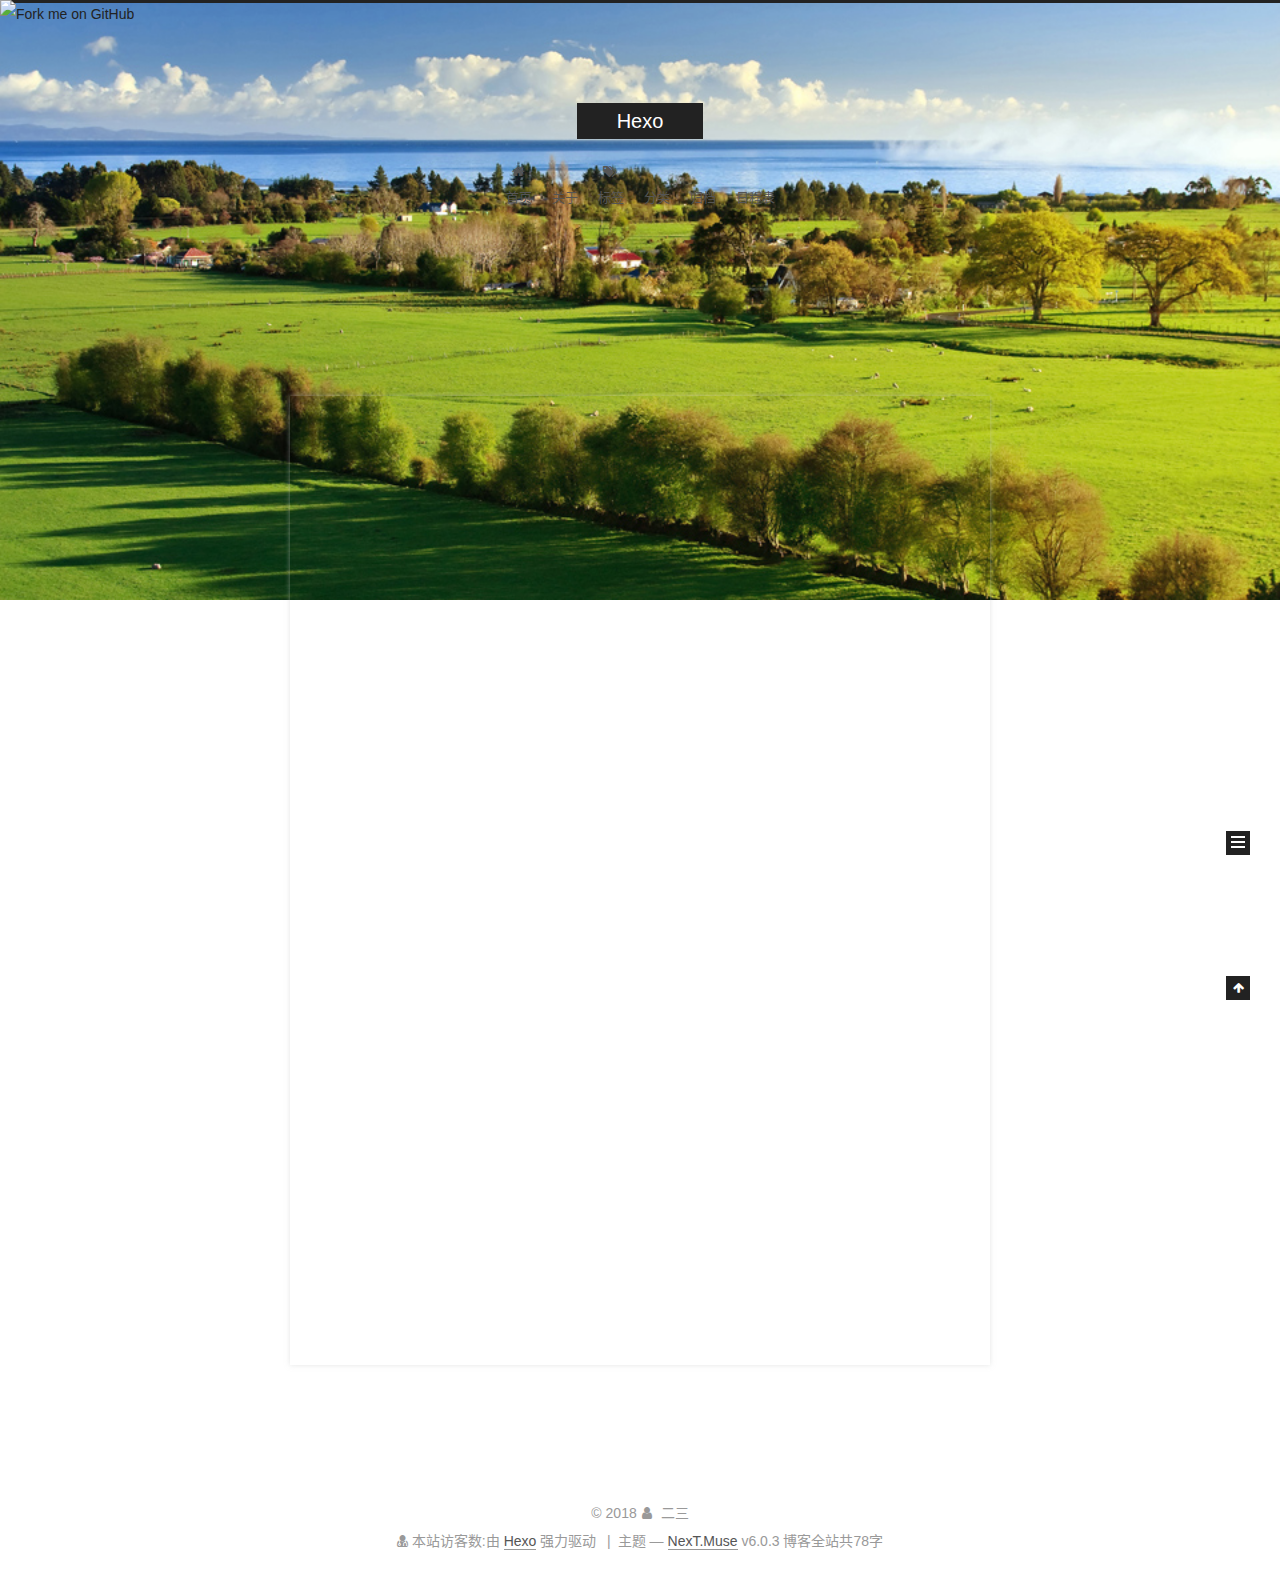
==== commit b470f277: "Site updated: 2018-02-06 17:57:26" ====
--- a/index.html
+++ b/index.html
@@ -1,637 +1 @@
-<!DOCTYPE html>
-
-
-
-  
-
-
-<html class="theme-next muse use-motion" lang="">
-<head>
-  <meta charset="UTF-8"/>
-<meta http-equiv="X-UA-Compatible" content="IE=edge" />
-<meta name="viewport" content="width=device-width, initial-scale=1, maximum-scale=1"/>
-<meta name="theme-color" content="#222">
-
-
-
-
-
-
-
-
-
-
-
-
-<meta http-equiv="Cache-Control" content="no-transform" />
-<meta http-equiv="Cache-Control" content="no-siteapp" />
-
-
-
-
-
-
-
-
-
-
-
-
-
-
-
-
-
-
-
-
-
-
-<link href="/lib/font-awesome/css/font-awesome.min.css?v=4.6.2" rel="stylesheet" type="text/css" />
-
-<link href="/css/main.css?v=6.0.3" rel="stylesheet" type="text/css" />
-
-
-  <link rel="apple-touch-icon" sizes="180x180" href="/images/apple-touch-icon-next.png?v=6.0.3">
-
-
-  <link rel="icon" type="image/png" sizes="32x32" href="/images/favicon-32x32-next.png?v=6.0.3">
-
-
-  <link rel="icon" type="image/png" sizes="16x16" href="/images/favicon-16x16-next.png?v=6.0.3">
-
-
-  <link rel="mask-icon" href="/images/logo.svg?v=6.0.3" color="#222">
-
-
-
-
-
-
-
-
-
-<script type="text/javascript" id="hexo.configurations">
-  var NexT = window.NexT || {};
-  var CONFIG = {
-    root: '/',
-    scheme: 'Muse',
-    version: '6.0.3',
-    sidebar: {"position":"left","display":"post","offset":12,"b2t":false,"scrollpercent":false,"onmobile":false},
-    fancybox: false,
-    fastclick: false,
-    lazyload: false,
-    tabs: true,
-    motion: {"enable":true,"async":false,"transition":{"post_block":"fadeIn","post_header":"slideDownIn","post_body":"slideDownIn","coll_header":"slideLeftIn","sidebar":"slideUpIn"}},
-    algolia: {
-      applicationID: '',
-      apiKey: '',
-      indexName: '',
-      hits: {"per_page":10},
-      labels: {"input_placeholder":"Search for Posts","hits_empty":"We didn't find any results for the search: ${query}","hits_stats":"${hits} results found in ${time} ms"}
-    }
-  };
-</script>
-
-
-  
-
-
-
-
-  
-  <meta name="keywords" content="Hexo, NexT" />
-
-
-<meta property="og:type" content="website">
-<meta property="og:title" content="Hexo">
-<meta property="og:url" content="http://yoursite.com/index.html">
-<meta property="og:site_name" content="Hexo">
-<meta name="twitter:card" content="summary">
-<meta name="twitter:title" content="Hexo">
-
-
-
-
-
-
-  <link rel="canonical" href="http://yoursite.com/"/>
-
-
-
-<script type="text/javascript" id="page.configurations">
-  CONFIG.page = {
-    sidebar: "",
-  };
-</script>
-  <title>Hexo</title>
-  
-
-
-
-
-
-
-
-
-
-  <noscript>
-  <style type="text/css">
-    .use-motion .motion-element,
-    .use-motion .brand,
-    .use-motion .menu-item,
-    .sidebar-inner,
-    .use-motion .post-block,
-    .use-motion .pagination,
-    .use-motion .comments,
-    .use-motion .post-header,
-    .use-motion .post-body,
-    .use-motion .collection-title { opacity: initial; }
-
-    .use-motion .logo,
-    .use-motion .site-title,
-    .use-motion .site-subtitle {
-      opacity: initial;
-      top: initial;
-    }
-
-    .use-motion {
-      .logo-line-before i { left: initial; }
-      .logo-line-after i { right: initial; }
-    }
-  </style>
-</noscript>
-
-</head>
-
-<body itemscope itemtype="http://schema.org/WebPage" lang="">
-
-  
-  
-    
-  
-
-  <div class="container sidebar-position-left 
-  page-home">
-    <div class="headband"></div>
-
-    <header id="header" class="header" itemscope itemtype="http://schema.org/WPHeader">
-      <div class="header-inner"> <div class="site-brand-wrapper">
-  <div class="site-meta ">
-    
-
-    <div class="custom-logo-site-title">
-      <a href="/"  class="brand" rel="start">
-        <span class="logo-line-before"><i></i></span>
-        <span class="site-title">Hexo</span>
-        <span class="logo-line-after"><i></i></span>
-      </a>
-    </div>
-      
-        <p class="site-subtitle"></p>
-      
-  </div>
-
-  <div class="site-nav-toggle">
-    <button>
-      <span class="btn-bar"></span>
-      <span class="btn-bar"></span>
-      <span class="btn-bar"></span>
-    </button>
-  </div>
-</div>
-
-<nav class="site-nav">
-  
-
-  
-    <ul id="menu" class="menu">
-      
-        
-        <li class="menu-item menu-item-home">
-          <a href="/" rel="section">
-            <i class="menu-item-icon fa fa-fw fa-home"></i> <br />Home</a>
-        </li>
-      
-        
-        <li class="menu-item menu-item-archives">
-          <a href="/archives/" rel="section">
-            <i class="menu-item-icon fa fa-fw fa-archive"></i> <br />Archives</a>
-        </li>
-      
-
-      
-    </ul>
-  
-
-  
-</nav>
-
-
-  
-
-
-
- </div>
-    </header>
-
-    
-
-
-    <main id="main" class="main">
-      <div class="main-inner">
-        <div class="content-wrap">
-          <div id="content" class="content">
-            
-  <section id="posts" class="posts-expand">
-    
-      
-
-  
-
-  
-  
-  
-
-  
-
-  <article class="post post-type-normal" itemscope itemtype="http://schema.org/Article">
-  
-  
-  
-  <div class="post-block">
-    <link itemprop="mainEntityOfPage" href="http://yoursite.com/2018/02/06/hello-world/">
-
-    <span hidden itemprop="author" itemscope itemtype="http://schema.org/Person">
-      <meta itemprop="name" content="John Doe">
-      <meta itemprop="description" content="">
-      <meta itemprop="image" content="/images/avatar.gif">
-    </span>
-
-    <span hidden itemprop="publisher" itemscope itemtype="http://schema.org/Organization">
-      <meta itemprop="name" content="Hexo">
-    </span>
-
-    
-      <header class="post-header">
-
-        
-        
-          <h1 class="post-title" itemprop="name headline">
-                
-                <a class="post-title-link" href="/2018/02/06/hello-world/" itemprop="url">Hello World</a></h1>
-        
-
-        <div class="post-meta">
-          <span class="post-time">
-            
-              <span class="post-meta-item-icon">
-                <i class="fa fa-calendar-o"></i>
-              </span>
-              
-                <span class="post-meta-item-text">Posted on</span>
-              
-              <time title="Post created" itemprop="dateCreated datePublished" datetime="2018-02-06T11:38:39+08:00">2018-02-06</time>
-            
-
-            
-            
-
-            
-          </span>
-
-          
-
-          
-            
-          
-
-          
-          
-
-          
-
-          
-
-          
-
-        </div>
-      </header>
-    
-
-    
-    
-    
-    <div class="post-body" itemprop="articleBody">
-
-      
-      
-
-      
-        
-          
-            <p>Welcome to <a href="https://hexo.io/" target="_blank" rel="noopener">Hexo</a>! This is your very first post. Check <a href="https://hexo.io/docs/" target="_blank" rel="noopener">documentation</a> for more info. If you get any problems when using Hexo, you can find the answer in <a href="https://hexo.io/docs/troubleshooting.html" target="_blank" rel="noopener">troubleshooting</a> or you can ask me on <a href="https://github.com/hexojs/hexo/issues" target="_blank" rel="noopener">GitHub</a>.</p>
-<h2 id="Quick-Start"><a href="#Quick-Start" class="headerlink" title="Quick Start"></a>Quick Start</h2><h3 id="Create-a-new-post"><a href="#Create-a-new-post" class="headerlink" title="Create a new post"></a>Create a new post</h3><figure class="highlight bash"><table><tr><td class="gutter"><pre><span class="line">1</span><br></pre></td><td class="code"><pre><span class="line">$ hexo new <span class="string">"My New Post"</span></span><br></pre></td></tr></table></figure>
-<p>More info: <a href="https://hexo.io/docs/writing.html" target="_blank" rel="noopener">Writing</a></p>
-<h3 id="Run-server"><a href="#Run-server" class="headerlink" title="Run server"></a>Run server</h3><figure class="highlight bash"><table><tr><td class="gutter"><pre><span class="line">1</span><br></pre></td><td class="code"><pre><span class="line">$ hexo server</span><br></pre></td></tr></table></figure>
-<p>More info: <a href="https://hexo.io/docs/server.html" target="_blank" rel="noopener">Server</a></p>
-<h3 id="Generate-static-files"><a href="#Generate-static-files" class="headerlink" title="Generate static files"></a>Generate static files</h3><figure class="highlight bash"><table><tr><td class="gutter"><pre><span class="line">1</span><br></pre></td><td class="code"><pre><span class="line">$ hexo generate</span><br></pre></td></tr></table></figure>
-<p>More info: <a href="https://hexo.io/docs/generating.html" target="_blank" rel="noopener">Generating</a></p>
-<h3 id="Deploy-to-remote-sites"><a href="#Deploy-to-remote-sites" class="headerlink" title="Deploy to remote sites"></a>Deploy to remote sites</h3><figure class="highlight bash"><table><tr><td class="gutter"><pre><span class="line">1</span><br></pre></td><td class="code"><pre><span class="line">$ hexo deploy</span><br></pre></td></tr></table></figure>
-<p>More info: <a href="https://hexo.io/docs/deployment.html" target="_blank" rel="noopener">Deployment</a></p>
-
-          
-        
-      
-    </div>
-    
-    
-    
-
-    
-
-    
-
-    
-
-    <footer class="post-footer">
-      
-
-      
-
-      
-
-      
-      
-        <div class="post-eof"></div>
-      
-    </footer>
-  </div>
-  
-  
-  
-  </article>
-
-
-    
-  </section>
-
-  
-
-
-          </div>
-          
-
-        </div>
-        
-          
-  
-  <div class="sidebar-toggle">
-    <div class="sidebar-toggle-line-wrap">
-      <span class="sidebar-toggle-line sidebar-toggle-line-first"></span>
-      <span class="sidebar-toggle-line sidebar-toggle-line-middle"></span>
-      <span class="sidebar-toggle-line sidebar-toggle-line-last"></span>
-    </div>
-  </div>
-
-  <aside id="sidebar" class="sidebar">
-    
-    <div class="sidebar-inner">
-
-      
-
-      
-
-      <section class="site-overview-wrap sidebar-panel sidebar-panel-active">
-        <div class="site-overview">
-          <div class="site-author motion-element" itemprop="author" itemscope itemtype="http://schema.org/Person">
-            
-              <p class="site-author-name" itemprop="name">John Doe</p>
-              <p class="site-description motion-element" itemprop="description"></p>
-          </div>
-
-          
-            <nav class="site-state motion-element">
-              
-                <div class="site-state-item site-state-posts">
-                
-                  <a href="/archives/">
-                
-                    <span class="site-state-item-count">1</span>
-                    <span class="site-state-item-name">posts</span>
-                  </a>
-                </div>
-              
-
-              
-
-              
-            </nav>
-          
-
-          
-
-          
-
-          
-          
-
-          
-          
-
-          
-            
-          
-          
-
-        </div>
-      </section>
-
-      
-
-      
-
-    </div>
-  </aside>
-
-
-        
-      </div>
-    </main>
-
-    <footer id="footer" class="footer">
-      <div class="footer-inner">
-        <div class="copyright">&copy; <span itemprop="copyrightYear">2018</span>
-  <span class="with-love">
-    <i class="fa fa-user"></i>
-  </span>
-  <span class="author" itemprop="copyrightHolder">John Doe</span>
-
-  
-
-  
-</div>
-
-
-
-
-  <div class="powered-by">Powered by <a class="theme-link" target="_blank" href="https://hexo.io">Hexo</a></div>
-
-
-
-  <span class="post-meta-divider">|</span>
-
-
-
-  <div class="theme-info">Theme &mdash; <a class="theme-link" target="_blank" href="https://github.com/theme-next/hexo-theme-next">NexT.Muse</a> v6.0.3</div>
-
-
-
-
-        
-
-
-
-
-
-
-
-        
-      </div>
-    </footer>
-
-    
-      <div class="back-to-top">
-        <i class="fa fa-arrow-up"></i>
-        
-      </div>
-    
-
-    
-
-  </div>
-
-  
-
-<script type="text/javascript">
-  if (Object.prototype.toString.call(window.Promise) !== '[object Function]') {
-    window.Promise = null;
-  }
-</script>
-
-
-
-
-
-
-
-
-
-
-
-
-
-
-
-
-
-
-
-
-
-
-
-
-
-
-  
-  
-    <script type="text/javascript" src="/lib/jquery/index.js?v=2.1.3"></script>
-  
-
-  
-  
-    <script type="text/javascript" src="/lib/velocity/velocity.min.js?v=1.2.1"></script>
-  
-
-  
-  
-    <script type="text/javascript" src="/lib/velocity/velocity.ui.min.js?v=1.2.1"></script>
-  
-
-
-  
-
-
-  <script type="text/javascript" src="/js/src/utils.js?v=6.0.3"></script>
-
-  <script type="text/javascript" src="/js/src/motion.js?v=6.0.3"></script>
-
-
-
-  
-  
-
-  
-
-  
-
-
-  <script type="text/javascript" src="/js/src/bootstrap.js?v=6.0.3"></script>
-
-
-
-  
-
-
-
-	
-
-
-
-
-
-  
-
-
-
-
-
-  
-
-
-
-
-
-
-
-
-
-
-  
-
-
-
-
-
-  
-
-  
-
-  
-
-  
-
-  
-  
-
-  
-
-  
-
-  
-
-  
-
-</body>
-</html>
+<!DOCTYPE html><html class="theme-next muse use-motion" lang="zh-CN"><head><meta charset="UTF-8"><meta http-equiv="X-UA-Compatible" content="IE=edge"><meta name="viewport" content="width=device-width,initial-scale=1,maximum-scale=1"><meta name="theme-color" content="#222"><script src="/lib/pace/pace.min.js?v=1.0.2"></script><link href="/lib/pace/pace-theme-minimal.min.css?v=1.0.2" rel="stylesheet"><meta http-equiv="Cache-Control" content="no-transform"><meta http-equiv="Cache-Control" content="no-siteapp"><link href="/lib/font-awesome/css/font-awesome.min.css?v=4.6.2" rel="stylesheet" type="text/css"><link href="/css/main.css?v=6.0.3" rel="stylesheet" type="text/css"><link rel="apple-touch-icon" sizes="180x180" href="/images/apple-touch-icon-next.png?v=6.0.3"><link rel="icon" type="image/png" sizes="32x32" href="/images/favicon-32x32-next.png?v=6.0.3"><link rel="icon" type="image/png" sizes="16x16" href="/images/favicon-16x16-next.png?v=6.0.3"><link rel="mask-icon" href="/images/logo.svg?v=6.0.3" color="#222"><script type="text/javascript" id="hexo.configurations">var NexT=window.NexT||{},CONFIG={root:"/",scheme:"Muse",version:"6.0.3",sidebar:{position:"left",display:"post",offset:12,b2t:!1,scrollpercent:!1,onmobile:!1},fancybox:!1,fastclick:!1,lazyload:!1,tabs:!0,motion:{enable:!0,async:!1,transition:{post_block:"fadeIn",post_header:"slideDownIn",post_body:"slideDownIn",coll_header:"slideLeftIn",sidebar:"slideUpIn"}},algolia:{applicationID:"",apiKey:"",indexName:"",hits:{per_page:10},labels:{input_placeholder:"Search for Posts",hits_empty:"We didn't find any results for the search: ${query}",hits_stats:"${hits} results found in ${time} ms"}}}</script><meta name="keywords" content="Hexo, NexT"><meta name="description" content="发现美，欣赏美努力工作，好好生活"><meta property="og:type" content="website"><meta property="og:title" content="Hexo"><meta property="og:url" content="http://yoursite.com/index.html"><meta property="og:site_name" content="Hexo"><meta property="og:description" content="发现美，欣赏美努力工作，好好生活"><meta property="og:locale" content="zh-CN"><meta name="twitter:card" content="summary"><meta name="twitter:title" content="Hexo"><meta name="twitter:description" content="发现美，欣赏美努力工作，好好生活"><link rel="alternate" href="/atom.xml" title="Hexo" type="application/atom+xml"><link rel="canonical" href="http://yoursite.com/"><script type="text/javascript" id="page.configurations">CONFIG.page={sidebar:""}</script><title>Hexo</title><noscript><style type="text/css">.sidebar-inner,.use-motion .brand,.use-motion .collection-title,.use-motion .comments,.use-motion .menu-item,.use-motion .motion-element,.use-motion .pagination,.use-motion .post-block,.use-motion .post-body,.use-motion .post-header{opacity:initial}.use-motion .logo,.use-motion .site-subtitle,.use-motion .site-title{opacity:initial;top:initial}.logo-line-after i{right:initial}</style></noscript></head><body itemscope itemtype="http://schema.org/WebPage" lang="zh-CN"><div class="container sidebar-position-left page-home"><div class="headband"></div> <a href="https://github.com/ViokingTung"><img style="position:absolute;top:0;left:0;border:0" src="https://camo.githubusercontent.com/567c3a48d796e2fc06ea80409cc9dd82bf714434/68747470733a2f2f73332e616d617a6f6e6177732e636f6d2f6769746875622f726962626f6e732f666f726b6d655f6c6566745f6461726b626c75655f3132313632312e706e67" alt="Fork me on GitHub" data-canonical-src="https://s3.amazonaws.com/github/ribbons/forkme_left_darkblue_121621.png"></a><header id="header" class="header" itemscope itemtype="http://schema.org/WPHeader"><div class="header-inner"><div class="site-brand-wrapper"><div class="site-meta"><div class="custom-logo-site-title"><a href="/" class="brand" rel="start"><span class="logo-line-before"><i></i></span> <span class="site-title">Hexo</span><span class="logo-line-after"><i></i></span></a></div><p class="site-subtitle"></p></div><div class="site-nav-toggle"> <button><span class="btn-bar"></span><span class="btn-bar"></span><span class="btn-bar"></span></button></div></div><nav class="site-nav"><ul id="menu" class="menu"><li class="menu-item menu-item-home"><a href="/" rel="section"><i class="menu-item-icon fa fa-fw fa-home"></i><br>首页</a></li><li class="menu-item menu-item-about"><a href="/about/" rel="section"><i class="menu-item-icon fa fa-fw fa-about"></i><br>关于</a></li><li class="menu-item menu-item-tags"><a href="/tags/" rel="section"><i class="menu-item-icon fa fa-fw fa-tags"></i><br>标签</a></li><li class="menu-item menu-item-categories"><a href="/categories/" rel="section"><i class="menu-item-icon fa fa-fw fa-categories"></i><br>分类</a></li><li class="menu-item menu-item-archives"><a href="/archives/" rel="section"><i class="menu-item-icon fa fa-fw fa-archives"></i><br>归档</a></li><li class="menu-item menu-item-schedule"><a href="/schedule/" rel="section"><i class="menu-item-icon fa fa-fw fa-schedule"></i><br>日程表</a></li></ul></nav><script src="//cdn.bootcss.com/pace/1.0.2/pace.min.js"></script><link href="//cdn.bootcss.com/pace/1.0.2/themes/pink/pace-theme-flash.css" rel="stylesheet"><style>.pace .pace-progress{background:#1e92fb;height:3px}.pace .pace-progress-inner{box-shadow:0 0 10px #1e92fb,0 0 5px #1e92fb}.pace .pace-activity{border-top-color:#1e92fb;border-left-color:#1e92fb}</style></div></header><main id="main" class="main"><div class="main-inner"><div class="content-wrap"><div id="content" class="content"><section id="posts" class="posts-expand"><article class="post post-type-normal" itemscope itemtype="http://schema.org/Article"><div class="post-block"><link itemprop="mainEntityOfPage" href="http://yoursite.com/2018/02/06/hello-world/"><span hidden itemprop="author" itemscope itemtype="http://schema.org/Person"><meta itemprop="name" content="二三"><meta itemprop="description" content=""><meta itemprop="image" content="/images/avatar.jpg"></span><span hidden itemprop="publisher" itemscope itemtype="http://schema.org/Organization"><meta itemprop="name" content="Hexo"></span><header class="post-header"><h1 class="post-title" itemprop="name headline"> <a class="post-title-link" href="/2018/02/06/hello-world/" itemprop="url">Hello World</a></h1><div class="post-meta"><span class="post-time"><span class="post-meta-item-icon"><i class="fa fa-calendar-o"></i></span> <span class="post-meta-item-text">发表于</span> <time title="创建于" itemprop="dateCreated datePublished" datetime="2018-02-06T11:38:39+08:00">2018-02-06</time></span></div></header><div class="post-body" itemprop="articleBody"><p>Welcome to <a href="https://hexo.io/" target="_blank" rel="noopener">Hexo</a>! This is your very first post. Check <a href="https://hexo.io/docs/" target="_blank" rel="noopener">documentation</a> for more info. If you get any problems when using Hexo, you can find the answer in <a href="https://hexo.io/docs/troubleshooting.html" target="_blank" rel="noopener">troubleshooting</a> or you can ask me on <a href="https://github.com/hexojs/hexo/issues" target="_blank" rel="noopener">GitHub</a>.</p><h2 id="Quick-Start"><a href="#Quick-Start" class="headerlink" title="Quick Start"></a>Quick Start</h2><h3 id="Create-a-new-post"><a href="#Create-a-new-post" class="headerlink" title="Create a new post"></a>Create a new post</h3><figure class="highlight bash"><table><tr><td class="gutter"><pre><span class="line">1</span><br></pre></td><td class="code"><pre><span class="line">$ hexo new <span class="string">"My New Post"</span></span><br></pre></td></tr></table></figure><p>More info: <a href="https://hexo.io/docs/writing.html" target="_blank" rel="noopener">Writing</a></p><h3 id="Run-server"><a href="#Run-server" class="headerlink" title="Run server"></a>Run server</h3><figure class="highlight bash"><table><tr><td class="gutter"><pre><span class="line">1</span><br></pre></td><td class="code"><pre><span class="line">$ hexo server</span><br></pre></td></tr></table></figure><p>More info: <a href="https://hexo.io/docs/server.html" target="_blank" rel="noopener">Server</a></p><h3 id="Generate-static-files"><a href="#Generate-static-files" class="headerlink" title="Generate static files"></a>Generate static files</h3><figure class="highlight bash"><table><tr><td class="gutter"><pre><span class="line">1</span><br></pre></td><td class="code"><pre><span class="line">$ hexo generate</span><br></pre></td></tr></table></figure><p>More info: <a href="https://hexo.io/docs/generating.html" target="_blank" rel="noopener">Generating</a></p><h3 id="Deploy-to-remote-sites"><a href="#Deploy-to-remote-sites" class="headerlink" title="Deploy to remote sites"></a>Deploy to remote sites</h3><figure class="highlight bash"><table><tr><td class="gutter"><pre><span class="line">1</span><br></pre></td><td class="code"><pre><span class="line">$ hexo deploy</span><br></pre></td></tr></table></figure><p>More info: <a href="https://hexo.io/docs/deployment.html" target="_blank" rel="noopener">Deployment</a></p></div><div></div><footer class="post-footer"><div class="post-eof"></div></footer></div></article></section></div></div><div class="sidebar-toggle"><div class="sidebar-toggle-line-wrap"><span class="sidebar-toggle-line sidebar-toggle-line-first"></span><span class="sidebar-toggle-line sidebar-toggle-line-middle"></span><span class="sidebar-toggle-line sidebar-toggle-line-last"></span></div></div><aside id="sidebar" class="sidebar"><div class="sidebar-inner"><section class="site-overview-wrap sidebar-panel sidebar-panel-active"><div class="site-overview"><div class="site-author motion-element" itemprop="author" itemscope itemtype="http://schema.org/Person"> <img class="site-author-image" itemprop="image" src="/images/avatar.jpg" alt="二三"><p class="site-author-name" itemprop="name">二三</p><p class="site-description motion-element" itemprop="description">发现美，欣赏美<br>努力工作，好好生活</p></div><nav class="site-state motion-element"><div class="site-state-item site-state-posts"> <a href="/archives/"><span class="site-state-item-count">1</span> <span class="site-state-item-name">日志</span></a></div></nav><div class="feed-link motion-element"><a href="/atom.xml" rel="alternate"><i class="fa fa-rss"></i> RSS</a></div><div class="links-of-author motion-element"><span class="links-of-author-item"><a href="https://github.com/ViokingTung" target="_blank" title="GitHub"><i class="fa fa-fw fa-github"></i> GitHub</a></span><span class="links-of-author-item"><a href="https://www.jianshu.com/u/d22637f4d082" target="_blank" title="jianshu"><i class="fa fa-fw fa-简书"></i> jianshu</a></span><span class="links-of-author-item"><a href="http://blog.csdn.net/a1219542638" target="_blank" title="csdn"><i class="fa fa-fw fa-csdn"></i> csdn</a></span><span class="links-of-author-item"><a href="http://www.cnblogs.com/ViokingJava/" target="_blank" title="cnblogs"><i class="fa fa-fw fa-博客园"></i> cnblogs</a></span><span class="links-of-author-item"><a href="https://twitter.com/ViokingT" target="_blank" title="Twitter"><i class="fa fa-fw fa-twitter"></i> Twitter</a></span><span class="links-of-author-item"><a href="https://www.facebook.com/vioking.tung" target="_blank" title="Facebook"><i class="fa fa-fw fa-facebook"></i> Facebook</a></span><span class="links-of-author-item"><a href="https://stackoverflow.com/users/6678704/vioking-tung" target="_blank" title="StackOverflow"><i class="fa fa-fw fa-stack-overflow"></i> StackOverflow</a></span><span class="links-of-author-item"><a href="https://www.youtube.com/channel/UCl8AJ2DH1yhWnm9Yg64iWxw" target="_blank" title="YouTube"><i class="fa fa-fw fa-youtube"></i> YouTube</a></span><span class="links-of-author-item"><a href="https://www.instagram.com/viokingtung/" target="_blank" title="Instagram"><i class="fa fa-fw fa-instagram"></i> Instagram</a></span></div></div></section></div></aside></div></main><footer id="footer" class="footer"><div class="footer-inner"><div class="copyright">&copy; <span itemprop="copyrightYear">2018</span><span class="with-love"><i class="fa fa-user"></i></span> <span class="author" itemprop="copyrightHolder">二三</span></div><div class="powered-by"><i class="fa fa-user-md"></i> <span id="busuanzi_container_site_uv">本站访客数:<span id="busuanzi_value_site_uv"></span></span></div><div class="powered-by">由 <a class="theme-link" target="_blank" href="https://hexo.io">Hexo</a> 强力驱动</div> <span class="post-meta-divider">|</span><div class="theme-info">主题 &mdash; <a class="theme-link" target="_blank" href="https://github.com/theme-next/hexo-theme-next">NexT.Muse</a> v6.0.3</div><div class="theme-info"><div class="powered-by"></div> <span class="post-count">博客全站共78字</span></div><script async src="https://dn-lbstatics.qbox.me/busuanzi/2.3/busuanzi.pure.mini.js"></script></div></footer><div class="back-to-top"><i class="fa fa-arrow-up"></i></div></div><script type="text/javascript">"[object Function]"!==Object.prototype.toString.call(window.Promise)&&(window.Promise=null)</script><script type="text/javascript" src="/lib/jquery/index.js?v=2.1.3"></script><script type="text/javascript" src="/lib/velocity/velocity.min.js?v=1.2.1"></script><script type="text/javascript" src="/lib/velocity/velocity.ui.min.js?v=1.2.1"></script><script type="text/javascript" src="/js/src/utils.js?v=6.0.3"></script><script type="text/javascript" src="/js/src/motion.js?v=6.0.3"></script><script type="text/javascript" src="/js/src/bootstrap.js?v=6.0.3"></script></body></html><script type="text/javascript" src="/js/src/love.js"></script>--- a/css/main.css
+++ b/css/main.css
@@ -1,2451 +1 @@
-/* normalize.css v3.0.2 | MIT License | git.io/normalize */
-html {
-  font-family: sans-serif; /* 1 */
-  -ms-text-size-adjust: 100%; /* 2 */
-  -webkit-text-size-adjust: 100%; /* 2 */
-}
-body {
-  margin: 0;
-}
-article,
-aside,
-details,
-figcaption,
-figure,
-footer,
-header,
-hgroup,
-main,
-menu,
-nav,
-section,
-summary {
-  display: block;
-}
-audio,
-canvas,
-progress,
-video {
-  display: inline-block; /* 1 */
-  vertical-align: baseline; /* 2 */
-}
-audio:not([controls]) {
-  display: none;
-  height: 0;
-}
-[hidden],
-template {
-  display: none;
-}
-a {
-  background-color: transparent;
-}
-a:active,
-a:hover {
-  outline: 0;
-}
-abbr[title] {
-  border-bottom: 1px dotted;
-}
-b,
-strong {
-  font-weight: bold;
-}
-dfn {
-  font-style: italic;
-}
-h1 {
-  font-size: 2em;
-  margin: 0.67em 0;
-}
-mark {
-  background: #ff0;
-  color: #000;
-}
-small {
-  font-size: 80%;
-}
-sub,
-sup {
-  font-size: 75%;
-  line-height: 0;
-  position: relative;
-  vertical-align: baseline;
-}
-sup {
-  top: -0.5em;
-}
-sub {
-  bottom: -0.25em;
-}
-img {
-  border: 0;
-}
-svg:not(:root) {
-  overflow: hidden;
-}
-figure {
-  margin: 1em 40px;
-}
-hr {
-  -moz-box-sizing: content-box;
-  box-sizing: content-box;
-  height: 0;
-}
-pre {
-  overflow: auto;
-}
-code,
-kbd,
-pre,
-samp {
-  font-family: monospace, monospace;
-  font-size: 1em;
-}
-button,
-input,
-optgroup,
-select,
-textarea {
-  color: inherit; /* 1 */
-  font: inherit; /* 2 */
-  margin: 0; /* 3 */
-}
-button {
-  overflow: visible;
-}
-button,
-select {
-  text-transform: none;
-}
-button,
-html input[type="button"],
-input[type="reset"],
-input[type="submit"] {
-  -webkit-appearance: button; /* 2 */
-  cursor: pointer; /* 3 */
-}
-button[disabled],
-html input[disabled] {
-  cursor: default;
-}
-button::-moz-focus-inner,
-input::-moz-focus-inner {
-  border: 0;
-  padding: 0;
-}
-input {
-  line-height: normal;
-}
-input[type="checkbox"],
-input[type="radio"] {
-  box-sizing: border-box; /* 1 */
-  padding: 0; /* 2 */
-}
-input[type="number"]::-webkit-inner-spin-button,
-input[type="number"]::-webkit-outer-spin-button {
-  height: auto;
-}
-input[type="search"] {
-  -webkit-appearance: textfield; /* 1 */
-  -moz-box-sizing: content-box;
-  -webkit-box-sizing: content-box; /* 2 */
-  box-sizing: content-box;
-}
-input[type="search"]::-webkit-search-cancel-button,
-input[type="search"]::-webkit-search-decoration {
-  -webkit-appearance: none;
-}
-fieldset {
-  border: 1px solid #c0c0c0;
-  margin: 0 2px;
-  padding: 0.35em 0.625em 0.75em;
-}
-legend {
-  border: 0; /* 1 */
-  padding: 0; /* 2 */
-}
-textarea {
-  overflow: auto;
-}
-optgroup {
-  font-weight: bold;
-}
-table {
-  border-collapse: collapse;
-  border-spacing: 0;
-}
-td,
-th {
-  padding: 0;
-}
-::selection {
-  background: #262a30;
-  color: #fff;
-}
-body {
-  position: relative;
-  font-family: 'Lato', "PingFang SC", "Microsoft YaHei", sans-serif;
-  font-size: 14px;
-  line-height: 2;
-  color: #555;
-  background: #fff;
-}
-@media (max-width: 767px) {
-  body {
-    padding-right: 0 !important;
-  }
-}
-@media (min-width: 768px) and (max-width: 991px) {
-  body {
-    padding-right: 0 !important;
-  }
-}
-@media (min-width: 1600px) {
-  body {
-    font-size: 16px;
-  }
-}
-h1,
-h2,
-h3,
-h4,
-h5,
-h6 {
-  margin: 0;
-  padding: 0;
-  font-weight: bold;
-  line-height: 1.5;
-  font-family: 'Lato', "PingFang SC", "Microsoft YaHei", sans-serif;
-}
-h2,
-h3,
-h4,
-h5,
-h6 {
-  margin: 20px 0 15px;
-}
-h1 {
-  font-size: 22px;
-}
-@media (max-width: 767px) {
-  h1 {
-    font-size: 18px;
-  }
-}
-h2 {
-  font-size: 20px;
-}
-@media (max-width: 767px) {
-  h2 {
-    font-size: 16px;
-  }
-}
-h3 {
-  font-size: 18px;
-}
-@media (max-width: 767px) {
-  h3 {
-    font-size: 14px;
-  }
-}
-h4 {
-  font-size: 16px;
-}
-@media (max-width: 767px) {
-  h4 {
-    font-size: 12px;
-  }
-}
-h5 {
-  font-size: 14px;
-}
-@media (max-width: 767px) {
-  h5 {
-    font-size: 10px;
-  }
-}
-h6 {
-  font-size: 12px;
-}
-@media (max-width: 767px) {
-  h6 {
-    font-size: 8px;
-  }
-}
-p {
-  margin: 0 0 20px 0;
-}
-a {
-  color: #555;
-  text-decoration: none;
-  outline: none;
-  border-bottom: 1px solid #999;
-  word-wrap: break-word;
-}
-a:hover {
-  color: #222;
-  border-bottom-color: #222;
-}
-blockquote {
-  margin: 0;
-  padding: 0;
-}
-img {
-  display: block;
-  margin: auto;
-  max-width: 100%;
-  height: auto;
-}
-hr {
-  margin: 40px 0;
-  height: 3px;
-  border: none;
-  background-color: #ddd;
-  background-image: repeating-linear-gradient(-45deg, #fff, #fff 4px, transparent 4px, transparent 8px);
-}
-blockquote {
-  padding: 0 15px;
-  color: #666;
-  border-left: 4px solid #ddd;
-}
-blockquote cite::before {
-  content: "-";
-  padding: 0 5px;
-}
-dt {
-  font-weight: 700;
-}
-dd {
-  margin: 0;
-  padding: 0;
-}
-kbd {
-  border: 1px solid #ccc;
-  border-radius: 0.2em;
-  box-shadow: 0.1em 0.1em 0.2em rgba(0,0,0,0.1);
-  background-color: #f9f9f9;
-  font-family: inherit;
-  background-image: -webkit-linear-gradient(top, #eee, #fff, #eee);
-  padding: 0.1em 0.3em;
-  white-space: nowrap;
-}
-.text-left {
-  text-align: left;
-}
-.text-center {
-  text-align: center;
-}
-.text-right {
-  text-align: right;
-}
-.text-justify {
-  text-align: justify;
-}
-.text-nowrap {
-  white-space: nowrap;
-}
-.text-lowercase {
-  text-transform: lowercase;
-}
-.text-uppercase {
-  text-transform: uppercase;
-}
-.text-capitalize {
-  text-transform: capitalize;
-}
-.center-block {
-  display: block;
-  margin-left: auto;
-  margin-right: auto;
-}
-.clearfix:before,
-.clearfix:after {
-  content: " ";
-  display: table;
-}
-.clearfix:after {
-  clear: both;
-}
-.pullquote {
-  width: 45%;
-}
-.pullquote.left {
-  float: left;
-  margin-left: 5px;
-  margin-right: 10px;
-}
-.pullquote.right {
-  float: right;
-  margin-left: 10px;
-  margin-right: 5px;
-}
-.affix.affix.affix {
-  position: fixed;
-}
-.translation {
-  margin-top: -20px;
-  font-size: 14px;
-  color: #999;
-}
-.scrollbar-measure {
-  width: 100px;
-  height: 100px;
-  overflow: scroll;
-  position: absolute;
-  top: -9999px;
-}
-.use-motion .motion-element {
-  opacity: 0;
-}
-table {
-  margin: 20px 0;
-  width: 100%;
-  border-collapse: collapse;
-  border-spacing: 0;
-  border: 1px solid #ddd;
-  font-size: 14px;
-  table-layout: fixed;
-  word-wrap: break-all;
-}
-table>tbody>tr:nth-of-type(odd) {
-  background-color: #f9f9f9;
-}
-table>tbody>tr:hover {
-  background-color: #f5f5f5;
-}
-caption,
-th,
-td {
-  padding: 8px;
-  text-align: left;
-  vertical-align: middle;
-  font-weight: normal;
-}
-th,
-td {
-  border-bottom: 3px solid #ddd;
-  border-right: 1px solid #eee;
-}
-th {
-  padding-bottom: 10px;
-  font-weight: 700;
-}
-td {
-  border-bottom-width: 1px;
-}
-html,
-body {
-  height: 100%;
-}
-.container {
-  position: relative;
-  min-height: 100%;
-}
-.header-inner {
-  margin: 0 auto;
-  padding: 100px 0 70px;
-  width: 700px;
-}
-@media (min-width: 1600px) {
-  .container .header-inner {
-    width: 900px;
-  }
-}
-.main {
-  padding-bottom: 150px;
-}
-.main-inner {
-  margin: 0 auto;
-  width: 700px;
-}
-@media (min-width: 1600px) {
-  .container .main-inner {
-    width: 900px;
-  }
-}
-.footer {
-  position: absolute;
-  left: 0;
-  bottom: 0;
-  width: 100%;
-  min-height: 50px;
-}
-.footer-inner {
-  box-sizing: border-box;
-  margin: 20px auto;
-  width: 700px;
-}
-@media (min-width: 1600px) {
-  .container .footer-inner {
-    width: 900px;
-  }
-}
-pre,
-.highlight {
-  overflow: auto;
-  margin: 20px 0;
-  padding: 0;
-  font-size: 13px;
-  color: #4d4d4c;
-  background: #f7f7f7;
-  line-height: 1.6;
-}
-pre,
-code {
-  font-family: consolas, Menlo, "PingFang SC", "Microsoft YaHei", monospace;
-}
-code {
-  padding: 2px 4px;
-  word-wrap: break-word;
-  color: #555;
-  background: #eee;
-  border-radius: 3px;
-  font-size: 13px;
-}
-pre {
-  padding: 10px;
-}
-pre code {
-  padding: 0;
-  color: #4d4d4c;
-  background: none;
-  text-shadow: none;
-}
-.highlight {
-  border-radius: 1px;
-}
-.highlight pre {
-  border: none;
-  margin: 0;
-  padding: 10px 0;
-}
-.highlight table {
-  margin: 0;
-  width: auto;
-  border: none;
-}
-.highlight td {
-  border: none;
-  padding: 0;
-}
-.highlight figcaption {
-  font-size: 1em;
-  color: #4d4d4c;
-  line-height: 1em;
-  margin-bottom: 1em;
-}
-.highlight figcaption:before,
-.highlight figcaption:after {
-  content: " ";
-  display: table;
-}
-.highlight figcaption:after {
-  clear: both;
-}
-.highlight figcaption a {
-  float: right;
-  color: #4d4d4c;
-}
-.highlight figcaption a:hover {
-  border-bottom-color: #4d4d4c;
-}
-.highlight .gutter pre {
-  padding-left: 10px;
-  padding-right: 10px;
-  color: #869194;
-  text-align: right;
-  background-color: #eff2f3;
-}
-.highlight .code pre {
-  width: 100%;
-  padding-left: 10px;
-  padding-right: 10px;
-  background-color: #f7f7f7;
-}
-.highlight .line {
-  height: 20px;
-}
-.gutter {
-  -webkit-user-select: none;
-  -moz-user-select: none;
-  -ms-user-select: none;
-  user-select: none;
-}
-.gist table {
-  width: auto;
-}
-.gist table td {
-  border: none;
-}
-pre .deletion {
-  background: #fdd;
-}
-pre .addition {
-  background: #dfd;
-}
-pre .meta {
-  color: #8959a8;
-}
-pre .comment {
-  color: #8e908c;
-}
-pre .variable,
-pre .attribute,
-pre .tag,
-pre .regexp,
-pre .ruby .constant,
-pre .xml .tag .title,
-pre .xml .pi,
-pre .xml .doctype,
-pre .html .doctype,
-pre .css .id,
-pre .css .class,
-pre .css .pseudo {
-  color: #c82829;
-}
-pre .number,
-pre .preprocessor,
-pre .built_in,
-pre .literal,
-pre .params,
-pre .constant,
-pre .command {
-  color: #f5871f;
-}
-pre .ruby .class .title,
-pre .css .rules .attribute,
-pre .string,
-pre .value,
-pre .inheritance,
-pre .header,
-pre .ruby .symbol,
-pre .xml .cdata,
-pre .special,
-pre .number,
-pre .formula {
-  color: #718c00;
-}
-pre .title,
-pre .css .hexcolor {
-  color: #3e999f;
-}
-pre .function,
-pre .python .decorator,
-pre .python .title,
-pre .ruby .function .title,
-pre .ruby .title .keyword,
-pre .perl .sub,
-pre .javascript .title,
-pre .coffeescript .title {
-  color: #4271ae;
-}
-pre .keyword,
-pre .javascript .function {
-  color: #8959a8;
-}
-.full-image.full-image.full-image.full-image {
-  border: none;
-  max-width: 100%;
-  width: auto;
-  margin: 20px auto 25px;
-}
-.blockquote-center,
-.page-home .post-type-quote blockquote,
-.page-post-detail .post-type-quote blockquote {
-  position: relative;
-  margin: 40px 0;
-  padding: 0;
-  border-left: none;
-  text-align: center;
-}
-.blockquote-center::before,
-.page-home .post-type-quote blockquote::before,
-.page-post-detail .post-type-quote blockquote::before,
-.blockquote-center::after,
-.page-home .post-type-quote blockquote::after,
-.page-post-detail .post-type-quote blockquote::after {
-  position: absolute;
-  content: ' ';
-  display: block;
-  width: 100%;
-  height: 24px;
-  opacity: 0.2;
-  background-repeat: no-repeat;
-  background-position: 0 -6px;
-  background-size: 22px 22px;
-}
-.blockquote-center::before,
-.page-home .post-type-quote blockquote::before,
-.page-post-detail .post-type-quote blockquote::before {
-  top: -20px;
-  background-image: url("../images/quote-l.svg");
-  border-top: 1px solid #ccc;
-}
-.blockquote-center::after,
-.page-home .post-type-quote blockquote::after,
-.page-post-detail .post-type-quote blockquote::after {
-  bottom: -20px;
-  background-image: url("../images/quote-r.svg");
-  border-bottom: 1px solid #ccc;
-  background-position: 100% 8px;
-}
-.blockquote-center p,
-.page-home .post-type-quote blockquote p,
-.page-post-detail .post-type-quote blockquote p,
-.blockquote-center div,
-.page-home .post-type-quote blockquote div,
-.page-post-detail .post-type-quote blockquote div {
-  text-align: center;
-}
-.post .post-body .group-picture img {
-  box-sizing: border-box;
-  padding: 0 3px;
-  border: none;
-}
-.post .group-picture-row {
-  overflow: hidden;
-  margin-top: 6px;
-}
-.post .group-picture-row:first-child {
-  margin-top: 0;
-}
-.post .group-picture-column {
-  float: left;
-}
-.page-post-detail .post-body .group-picture-column {
-  float: none;
-  margin-top: 10px;
-  width: auto !important;
-}
-.page-post-detail .post-body .group-picture-column img {
-  margin: 0 auto;
-}
-.page-archive .group-picture-container {
-  overflow: hidden;
-}
-.page-archive .group-picture-row {
-  float: left;
-}
-.page-archive .group-picture-row:first-child {
-  margin-top: 6px;
-}
-.page-archive .group-picture-column {
-  max-width: 150px;
-  max-height: 150px;
-}
-.post-body .note {
-  position: relative;
-  padding: 15px;
-  margin-bottom: 20px;
-  border: 1px solid #eee;
-  border-left-width: 5px;
-  border-radius: 3px;
-}
-.post-body .note h2,
-.post-body .note h3,
-.post-body .note h4,
-.post-body .note h5,
-.post-body .note h6 {
-  margin-top: 0;
-  margin-bottom: 0;
-  border-bottom: initial;
-  padding-top: 0 !important;
-}
-.post-body .note p:first-child,
-.post-body .note ul:first-child,
-.post-body .note ol:first-child,
-.post-body .note table:first-child,
-.post-body .note pre:first-child,
-.post-body .note blockquote:first-child {
-  margin-top: 0;
-}
-.post-body .note p:last-child,
-.post-body .note ul:last-child,
-.post-body .note ol:last-child,
-.post-body .note table:last-child,
-.post-body .note pre:last-child,
-.post-body .note blockquote:last-child {
-  margin-bottom: 0;
-}
-.post-body .note.default {
-  border-left-color: #777;
-}
-.post-body .note.default h2,
-.post-body .note.default h3,
-.post-body .note.default h4,
-.post-body .note.default h5,
-.post-body .note.default h6 {
-  color: #777;
-}
-.post-body .note.primary {
-  border-left-color: #6f42c1;
-}
-.post-body .note.primary h2,
-.post-body .note.primary h3,
-.post-body .note.primary h4,
-.post-body .note.primary h5,
-.post-body .note.primary h6 {
-  color: #6f42c1;
-}
-.post-body .note.info {
-  border-left-color: #428bca;
-}
-.post-body .note.info h2,
-.post-body .note.info h3,
-.post-body .note.info h4,
-.post-body .note.info h5,
-.post-body .note.info h6 {
-  color: #428bca;
-}
-.post-body .note.success {
-  border-left-color: #5cb85c;
-}
-.post-body .note.success h2,
-.post-body .note.success h3,
-.post-body .note.success h4,
-.post-body .note.success h5,
-.post-body .note.success h6 {
-  color: #5cb85c;
-}
-.post-body .note.warning {
-  border-left-color: #f0ad4e;
-}
-.post-body .note.warning h2,
-.post-body .note.warning h3,
-.post-body .note.warning h4,
-.post-body .note.warning h5,
-.post-body .note.warning h6 {
-  color: #f0ad4e;
-}
-.post-body .note.danger {
-  border-left-color: #d9534f;
-}
-.post-body .note.danger h2,
-.post-body .note.danger h3,
-.post-body .note.danger h4,
-.post-body .note.danger h5,
-.post-body .note.danger h6 {
-  color: #d9534f;
-}
-.post-body .label {
-  display: inline;
-  padding: 0 2px;
-  white-space: nowrap;
-}
-.post-body .label.default {
-  background-color: #f0f0f0;
-}
-.post-body .label.primary {
-  background-color: #efe6f7;
-}
-.post-body .label.info {
-  background-color: #e5f2f8;
-}
-.post-body .label.success {
-  background-color: #e7f4e9;
-}
-.post-body .label.warning {
-  background-color: #fcf6e1;
-}
-.post-body .label.danger {
-  background-color: #fae8eb;
-}
-.post-body .tabs {
-  position: relative;
-  display: block;
-  margin-bottom: 20px;
-  padding-top: 10px;
-}
-.post-body .tabs ul.nav-tabs {
-  margin: 0;
-  padding: 0;
-  display: flex;
-  margin-bottom: -1px;
-}
-@media (max-width: 413px) {
-  .post-body .tabs ul.nav-tabs {
-    display: block;
-    margin-bottom: 5px;
-  }
-}
-.post-body .tabs ul.nav-tabs li.tab {
-  list-style-type: none !important;
-  margin: 0 0.25em 0 0;
-  border-top: 3px solid transparent;
-  border-left: 1px solid transparent;
-  border-right: 1px solid transparent;
-}
-@media (max-width: 413px) {
-  .post-body .tabs ul.nav-tabs li.tab {
-    margin: initial;
-    border-top: 1px solid transparent;
-    border-left: 3px solid transparent;
-    border-right: 1px solid transparent;
-    border-bottom: 1px solid transparent;
-  }
-}
-.post-body .tabs ul.nav-tabs li.tab a {
-  outline: 0;
-  border-bottom: initial;
-  display: block;
-  line-height: 1.8em;
-  padding: 0.25em 0.75em;
-  transition-duration: 0.2s;
-  transition-timing-function: ease-out;
-  transition-delay: 0s;
-}
-.post-body .tabs ul.nav-tabs li.tab a i {
-  width: 1.285714285714286em;
-}
-.post-body .tabs ul.nav-tabs li.tab.active {
-  border-top: 3px solid #fc6423;
-  border-left: 1px solid #ddd;
-  border-right: 1px solid #ddd;
-  background-color: #fff;
-}
-@media (max-width: 413px) {
-  .post-body .tabs ul.nav-tabs li.tab.active {
-    border-top: 1px solid #ddd;
-    border-left: 3px solid #fc6423;
-    border-right: 1px solid #ddd;
-    border-bottom: 1px solid #ddd;
-  }
-}
-.post-body .tabs ul.nav-tabs li.tab.active a {
-  cursor: default;
-  color: #555;
-}
-.post-body .tabs .tab-content {
-  background-color: #fff;
-}
-.post-body .tabs .tab-content .tab-pane {
-  border: 1px solid #ddd;
-  padding: 20px 20px 0 20px;
-}
-.post-body .tabs .tab-content .tab-pane:not(.active) {
-  display: none !important;
-}
-.post-body .tabs .tab-content .tab-pane.active {
-  display: block !important;
-}
-.btn {
-  display: inline-block;
-  padding: 0 20px;
-  font-size: 14px;
-  color: #fff;
-  background: #222;
-  border: 2px solid #222;
-  text-decoration: none;
-  border-radius: 0;
-  transition-property: background-color;
-  transition-duration: 0.2s;
-  transition-timing-function: ease-in-out;
-  transition-delay: 0s;
-  line-height: 2;
-}
-.btn:hover {
-  border-color: #222;
-  color: #222;
-  background: #fff;
-}
-.btn +.btn {
-  margin: 0 0 8px 8px;
-}
-.btn .fa-fw {
-  width: 1.285714285714286em;
-  text-align: left;
-}
-.btn-bar {
-  display: block;
-  width: 22px;
-  height: 2px;
-  background: #555;
-  border-radius: 1px;
-}
-.btn-bar+.btn-bar {
-  margin-top: 4px;
-}
-.pagination {
-  margin: 120px 0 40px;
-  text-align: center;
-  border-top: 1px solid #eee;
-}
-.page-number-basic,
-.pagination .prev,
-.pagination .next,
-.pagination .page-number,
-.pagination .space {
-  display: inline-block;
-  position: relative;
-  top: -1px;
-  margin: 0 10px;
-  padding: 0 11px;
-}
-@media (max-width: 767px) {
-  .page-number-basic,
-  .pagination .prev,
-  .pagination .next,
-  .pagination .page-number,
-  .pagination .space {
-    margin: 0 5px;
-  }
-}
-.pagination .prev,
-.pagination .next,
-.pagination .page-number {
-  border-bottom: 0;
-  border-top: 1px solid #eee;
-  transition-property: border-color;
-  transition-duration: 0.2s;
-  transition-timing-function: ease-in-out;
-  transition-delay: 0s;
-}
-.pagination .prev:hover,
-.pagination .next:hover,
-.pagination .page-number:hover {
-  border-top-color: #222;
-}
-.pagination .space {
-  padding: 0;
-  margin: 0;
-}
-.pagination .prev {
-  margin-left: 0;
-}
-.pagination .next {
-  margin-right: 0;
-}
-.pagination .page-number.current {
-  color: #fff;
-  background: #ccc;
-  border-top-color: #ccc;
-}
-@media (max-width: 767px) {
-  .pagination {
-    border-top: none;
-  }
-  .pagination .prev,
-  .pagination .next,
-  .pagination .page-number {
-    margin-bottom: 10px;
-    border-top: 0;
-    border-bottom: 1px solid #eee;
-    padding: 0 10px;
-  }
-  .pagination .prev:hover,
-  .pagination .next:hover,
-  .pagination .page-number:hover {
-    border-bottom-color: #222;
-  }
-}
-.comments {
-  margin: 60px 20px 0;
-}
-.tag-cloud {
-  text-align: center;
-}
-.tag-cloud a {
-  display: inline-block;
-  margin: 10px;
-}
-.back-to-top {
-  box-sizing: border-box;
-  position: fixed;
-  bottom: -100px;
-  right: 30px;
-  z-index: 1050;
-  padding: 0 6px;
-  width: 24px;
-  background: #222;
-  font-size: 12px;
-  opacity: 1;
-  color: #fff;
-  cursor: pointer;
-  text-align: center;
-  -webkit-transform: translateZ(0);
-  transition-property: bottom;
-  transition-duration: 0.2s;
-  transition-timing-function: ease-in-out;
-  transition-delay: 0s;
-}
-@media (min-width: 768px) and (max-width: 991px) {
-  .back-to-top {
-    display: none !important;
-  }
-}
-@media (max-width: 767px) {
-  .back-to-top {
-    display: none !important;
-  }
-}
-.back-to-top.back-to-top-on {
-  bottom: 19px;
-}
-.header {
-  background: transparent;
-}
-.header-inner {
-  position: relative;
-}
-.headband {
-  height: 3px;
-  background: #222;
-}
-.site-meta {
-  margin: 0;
-  text-align: center;
-}
-@media (max-width: 767px) {
-  .site-meta {
-    text-align: center;
-  }
-}
-.brand {
-  position: relative;
-  display: inline-block;
-  padding: 0 40px;
-  color: #fff;
-  background: #222;
-  border-bottom: none;
-}
-.brand:hover {
-  color: #fff;
-}
-.logo {
-  display: inline-block;
-  margin-right: 5px;
-  line-height: 36px;
-  vertical-align: top;
-}
-.site-title {
-  display: inline-block;
-  vertical-align: top;
-  line-height: 36px;
-  font-size: 20px;
-  font-weight: normal;
-  font-family: 'Lato', "PingFang SC", "Microsoft YaHei", sans-serif;
-}
-.site-subtitle {
-  margin-top: 10px;
-  font-size: 13px;
-  color: #999;
-}
-.use-motion .brand {
-  opacity: 0;
-}
-.use-motion .logo,
-.use-motion .site-title,
-.use-motion .site-subtitle {
-  opacity: 0;
-  position: relative;
-  top: -10px;
-}
-.site-nav-toggle {
-  display: none;
-  position: absolute;
-  top: 10px;
-  left: 10px;
-}
-@media (max-width: 767px) {
-  .site-nav-toggle {
-    display: block;
-  }
-}
-.site-nav-toggle button {
-  margin-top: 2px;
-  padding: 9px 10px;
-  background: transparent;
-  border: none;
-}
-@media (max-width: 767px) {
-  .site-nav {
-    display: none;
-    margin: 0 -10px;
-    padding: 0 10px;
-    clear: both;
-    border-top: 1px solid #ddd;
-  }
-}
-@media (min-width: 768px) and (max-width: 991px) {
-  .site-nav {
-    display: block !important;
-  }
-}
-@media (min-width: 992px) {
-  .site-nav {
-    display: block !important;
-  }
-}
-.menu {
-  margin-top: 20px;
-  padding-left: 0;
-  text-align: center;
-}
-.menu .menu-item {
-  display: inline-block;
-  margin: 0 10px;
-  list-style: none;
-}
-@media screen and (max-width: 767px) {
-  .menu .menu-item {
-    margin-top: 10px;
-  }
-}
-.menu .menu-item a {
-  display: block;
-  font-size: 13px;
-  line-height: inherit;
-  border-bottom: 1px solid transparent;
-  transition-property: border-color;
-  transition-duration: 0.2s;
-  transition-timing-function: ease-in-out;
-  transition-delay: 0s;
-}
-.menu .menu-item a:hover {
-  border-bottom-color: #222;
-}
-.menu .menu-item .fa {
-  margin-right: 5px;
-}
-.use-motion .menu-item {
-  opacity: 0;
-}
-.post-body {
-  font-family: 'Lato', "PingFang SC", "Microsoft YaHei", sans-serif;
-}
-@media (max-width: 767px) {
-  .post-body {
-    word-break: break-word;
-  }
-}
-.post-body .fancybox img {
-  display: block !important;
-  margin: 0 auto;
-  cursor: pointer;
-  cursor: zoom-in;
-  cursor: -webkit-zoom-in;
-}
-.post-body .image-caption,
-.post-body .figure .caption {
-  margin: -20px auto 15px;
-  text-align: center;
-  font-size: 14px;
-  color: #999;
-  font-weight: bold;
-  line-height: 1;
-}
-.post-sticky-flag {
-  display: inline-block;
-  font-size: 16px;
-  -ms-transform: rotate(30deg);
-  -webkit-transform: rotate(30deg);
-  -moz-transform: rotate(30deg);
-  -ms-transform: rotate(30deg);
-  -o-transform: rotate(30deg);
-  transform: rotate(30deg);
-}
-.use-motion .post-block,
-.use-motion .pagination,
-.use-motion .comments {
-  opacity: 0;
-}
-.use-motion .post-header {
-  opacity: 0;
-}
-.use-motion .post-body {
-  opacity: 0;
-}
-.use-motion .collection-title {
-  opacity: 0;
-}
-.posts-expand {
-  padding-top: 40px;
-}
-@media (max-width: 767px) {
-  .posts-expand {
-    margin: 0 20px;
-  }
-  .post-body pre .gutter pre {
-    padding-right: 10px;
-  }
-  .post-body .highlight {
-    margin-left: 0px;
-    margin-right: 0px;
-    padding: 0;
-  }
-  .post-body .highlight .gutter pre {
-    padding-right: 10px;
-  }
-}
-@media (min-width: 992px) {
-  .posts-expand .post-body {
-    text-align: justify;
-  }
-}
-.posts-expand .post-body h2,
-.posts-expand .post-body h3,
-.posts-expand .post-body h4,
-.posts-expand .post-body h5,
-.posts-expand .post-body h6 {
-  padding-top: 10px;
-}
-.posts-expand .post-body h2 .header-anchor,
-.posts-expand .post-body h3 .header-anchor,
-.posts-expand .post-body h4 .header-anchor,
-.posts-expand .post-body h5 .header-anchor,
-.posts-expand .post-body h6 .header-anchor {
-  float: right;
-  margin-left: 10px;
-  color: #ccc;
-  border-bottom-style: none;
-  visibility: hidden;
-}
-.posts-expand .post-body h2 .header-anchor:hover,
-.posts-expand .post-body h3 .header-anchor:hover,
-.posts-expand .post-body h4 .header-anchor:hover,
-.posts-expand .post-body h5 .header-anchor:hover,
-.posts-expand .post-body h6 .header-anchor:hover {
-  color: inherit;
-}
-.posts-expand .post-body h2:hover .header-anchor,
-.posts-expand .post-body h3:hover .header-anchor,
-.posts-expand .post-body h4:hover .header-anchor,
-.posts-expand .post-body h5:hover .header-anchor,
-.posts-expand .post-body h6:hover .header-anchor {
-  visibility: visible;
-}
-.posts-expand .post-body ul li {
-  list-style: circle;
-}
-.posts-expand .post-body img {
-  box-sizing: border-box;
-  margin: auto;
-  padding: 3px;
-  border: 1px solid #ddd;
-}
-.posts-expand .post-body .fancybox img {
-  margin: 0 auto 25px;
-}
-@media (max-width: 767px) {
-  .posts-collapse {
-    margin: 0 20px;
-  }
-  .posts-collapse .post-title,
-  .posts-collapse .post-meta {
-    display: block;
-    width: auto;
-    text-align: left;
-  }
-}
-.posts-collapse {
-  position: relative;
-  z-index: 1010;
-  margin-left: 55px;
-}
-.posts-collapse::after {
-  content: " ";
-  position: absolute;
-  top: 20px;
-  left: 0;
-  margin-left: -2px;
-  width: 4px;
-  height: 100%;
-  background: #f5f5f5;
-  z-index: -1;
-}
-@media (max-width: 767px) {
-  .posts-collapse {
-    margin: 0 20px;
-  }
-}
-.posts-collapse .collection-title {
-  position: relative;
-  margin: 60px 0;
-}
-.posts-collapse .collection-title h1,
-.posts-collapse .collection-title h2 {
-  margin-left: 20px;
-}
-.posts-collapse .collection-title small {
-  color: #bbb;
-  margin-left: 5px;
-}
-.posts-collapse .collection-title::before {
-  content: " ";
-  position: absolute;
-  left: 0;
-  top: 50%;
-  margin-left: -4px;
-  margin-top: -4px;
-  width: 8px;
-  height: 8px;
-  background: #bbb;
-  border-radius: 50%;
-}
-.posts-collapse .post {
-  margin: 30px 0;
-}
-.posts-collapse .post-header {
-  position: relative;
-  transition-duration: 0.2s;
-  transition-timing-function: ease-in-out;
-  transition-delay: 0s;
-  transition-property: border;
-  border-bottom: 1px dashed #ccc;
-}
-.posts-collapse .post-header::before {
-  content: " ";
-  position: absolute;
-  left: 0;
-  top: 12px;
-  width: 6px;
-  height: 6px;
-  margin-left: -4px;
-  background: #bbb;
-  border-radius: 50%;
-  border: 1px solid #fff;
-  transition-duration: 0.2s;
-  transition-timing-function: ease-in-out;
-  transition-delay: 0s;
-  transition-property: background;
-}
-.posts-collapse .post-header:hover {
-  border-bottom-color: #666;
-}
-.posts-collapse .post-header:hover::before {
-  background: #222;
-}
-.posts-collapse .post-meta {
-  position: absolute;
-  font-size: 12px;
-  left: 20px;
-  top: 5px;
-}
-.posts-collapse .post-comments-count {
-  display: none;
-}
-.posts-collapse .post-title {
-  margin-left: 60px;
-  font-size: 16px;
-  font-weight: normal;
-  line-height: inherit;
-}
-.posts-collapse .post-title::after {
-  margin-left: 3px;
-  opacity: 0.6;
-}
-.posts-collapse .post-title a {
-  color: #666;
-  border-bottom: none;
-}
-.page-home .post-type-quote .post-header,
-.page-post-detail .post-type-quote .post-header,
-.page-home .post-type-quote .post-tags,
-.page-post-detail .post-type-quote .post-tags {
-  display: none;
-}
-.posts-expand .post-title {
-  text-align: center;
-  word-break: break-word;
-  font-weight: 400;
-}
-.posts-expand .post-title-link {
-  display: inline-block;
-  position: relative;
-  color: #555;
-  border-bottom: none;
-  line-height: 1.2;
-  vertical-align: top;
-}
-.posts-expand .post-title-link::before {
-  content: "";
-  position: absolute;
-  width: 100%;
-  height: 2px;
-  bottom: 0;
-  left: 0;
-  background-color: #000;
-  visibility: hidden;
-  -webkit-transform: scaleX(0);
-  -moz-transform: scaleX(0);
-  -ms-transform: scaleX(0);
-  -o-transform: scaleX(0);
-  transform: scaleX(0);
-  transition-duration: 0.2s;
-  transition-timing-function: ease-in-out;
-  transition-delay: 0s;
-}
-.posts-expand .post-title-link:hover::before {
-  visibility: visible;
-  -webkit-transform: scaleX(1);
-  -moz-transform: scaleX(1);
-  -ms-transform: scaleX(1);
-  -o-transform: scaleX(1);
-  transform: scaleX(1);
-}
-.posts-expand .post-title-link .fa {
-  font-size: 16px;
-}
-.posts-expand .post-meta {
-  margin: 3px 0 60px 0;
-  color: #999;
-  font-family: 'Lato', "PingFang SC", "Microsoft YaHei", sans-serif;
-  font-size: 12px;
-  text-align: center;
-}
-.posts-expand .post-meta .post-category-list {
-  display: inline-block;
-  margin: 0;
-  padding: 3px;
-}
-.posts-expand .post-meta .post-category-list-link {
-  color: #999;
-}
-.posts-expand .post-meta .post-description {
-  font-size: 14px;
-  margin-top: 2px;
-}
-.post-meta-divider {
-  margin: 0 0.5em;
-}
-.post-meta-item-icon {
-  margin-right: 3px;
-}
-@media (min-width: 768px) and (max-width: 991px) {
-  .post-meta-item-icon {
-    display: inline-block;
-  }
-}
-@media (max-width: 767px) {
-  .post-meta-item-icon {
-    display: inline-block;
-  }
-}
-@media (min-width: 768px) and (max-width: 991px) {
-  .post-meta-item-text {
-    display: none;
-  }
-}
-@media (max-width: 767px) {
-  .post-meta-item-text {
-    display: none;
-  }
-}
-@media (max-width: 767px) {
-  .posts-expand .post-comments-count {
-    display: none;
-  }
-}
-.post-button {
-  margin-top: 40px;
-}
-.posts-expand .post-tags {
-  margin-top: 40px;
-  text-align: center;
-}
-.posts-expand .post-tags a {
-  display: inline-block;
-  margin-right: 10px;
-  font-size: 13px;
-}
-.post-nav {
-  display: table;
-  margin-top: 15px;
-  width: 100%;
-  border-top: 1px solid #eee;
-}
-.post-nav-divider {
-  display: table-cell;
-  width: 10%;
-}
-.post-nav-item {
-  display: table-cell;
-  padding: 10px 0 0 0;
-  width: 45%;
-  vertical-align: top;
-}
-.post-nav-item a {
-  position: relative;
-  display: block;
-  line-height: 25px;
-  font-size: 14px;
-  color: #555;
-  border-bottom: none;
-}
-.post-nav-item a:hover {
-  color: #222;
-  border-bottom: none;
-}
-.post-nav-item a:active {
-  top: 2px;
-}
-.post-nav-item .fa {
-  position: absolute;
-  top: 8px;
-  left: 0;
-  font-size: 12px;
-}
-.post-nav-next a {
-  padding-left: 15px;
-}
-.post-nav-prev {
-  text-align: right;
-}
-.post-nav-prev a {
-  padding-right: 15px;
-}
-.post-nav-prev .fa {
-  right: 0;
-  left: auto;
-}
-.posts-expand .post-eof {
-  display: block;
-  margin: 80px auto 60px;
-  width: 8%;
-  height: 1px;
-  background: #ccc;
-  text-align: center;
-}
-.post:last-child .post-eof.post-eof.post-eof {
-  display: none;
-}
-.post-gallery {
-  display: table;
-  table-layout: fixed;
-  width: 100%;
-  border-collapse: separate;
-}
-.post-gallery-row {
-  display: table-row;
-}
-.post-gallery .post-gallery-img {
-  display: table-cell;
-  text-align: center;
-  vertical-align: middle;
-  border: none;
-}
-.post-gallery .post-gallery-img img {
-  max-width: 100%;
-  max-height: 100%;
-  border: none;
-}
-.fancybox-close,
-.fancybox-close:hover {
-  border: none;
-}
-.rtl.post-body p,
-.rtl.post-body a,
-.rtl.post-body h1,
-.rtl.post-body h2,
-.rtl.post-body h3,
-.rtl.post-body h4,
-.rtl.post-body h5,
-.rtl.post-body h6,
-.rtl.post-body li,
-.rtl.post-body ul,
-.rtl.post-body ol {
-  direction: rtl;
-  font-family: UKIJ Ekran;
-}
-.rtl.post-title {
-  font-family: UKIJ Ekran;
-}
-.sidebar {
-  position: fixed;
-  right: 0;
-  top: 0;
-  bottom: 0;
-  width: 0;
-  z-index: 1040;
-  box-shadow: inset 0 2px 6px #000;
-  background: #222;
-  -webkit-transform: translateZ(0);
-}
-.sidebar a,
-.sidebar .exturl {
-  color: #999;
-  border-bottom-color: #555;
-}
-.sidebar a:hover,
-.sidebar .exturl:hover {
-  color: #eee;
-}
-@media (min-width: 768px) and (max-width: 991px) {
-  .sidebar {
-    display: none !important;
-  }
-}
-@media (max-width: 767px) {
-  .sidebar {
-    display: none !important;
-  }
-}
-.sidebar-inner {
-  position: relative;
-  padding: 20px 10px;
-  color: #999;
-  text-align: center;
-}
-.site-overview-wrap {
-  overflow: hidden;
-}
-.site-overview {
-  overflow-y: auto;
-  overflow-x: hidden;
-}
-.sidebar-toggle {
-  position: fixed;
-  right: 30px;
-  bottom: 45px;
-  width: 14px;
-  height: 14px;
-  padding: 5px;
-  background: #222;
-  line-height: 0;
-  z-index: 1050;
-  cursor: pointer;
-  -webkit-transform: translateZ(0);
-}
-@media (min-width: 768px) and (max-width: 991px) {
-  .sidebar-toggle {
-    display: none !important;
-  }
-}
-@media (max-width: 767px) {
-  .sidebar-toggle {
-    display: none !important;
-  }
-}
-.sidebar-toggle-line {
-  position: relative;
-  display: inline-block;
-  vertical-align: top;
-  height: 2px;
-  width: 100%;
-  background: #fff;
-  margin-top: 3px;
-}
-.sidebar-toggle-line:first-child {
-  margin-top: 0;
-}
-.site-author-image {
-  display: block;
-  margin: 0 auto;
-  padding: 2px;
-  max-width: 96px;
-  height: auto;
-  border: 2px solid #333;
-}
-.site-author-name {
-  margin: 5px 0 0;
-  text-align: center;
-  color: #f5f5f5;
-  font-weight: normal;
-}
-.site-description {
-  margin-top: 5px;
-  text-align: center;
-  font-size: 14px;
-  color: #999;
-}
-.site-state {
-  overflow: hidden;
-  line-height: 1.4;
-  white-space: nowrap;
-  text-align: center;
-}
-.site-state-item {
-  display: inline-block;
-  padding: 0 15px;
-  border-left: 1px solid #333;
-}
-.site-state-item:first-child {
-  border-left: none;
-}
-.site-state-item a {
-  border-bottom: none;
-}
-.site-state-item-count {
-  display: block;
-  text-align: center;
-  color: inherit;
-  font-weight: 600;
-  font-size: 18px;
-}
-.site-state-item-name {
-  font-size: 13px;
-  color: inherit;
-}
-.feed-link {
-  margin-top: 20px;
-}
-.feed-link a {
-  display: inline-block;
-  padding: 0 15px;
-  color: #fc6423;
-  border: 1px solid #fc6423;
-  border-radius: 4px;
-}
-.feed-link a i {
-  color: #fc6423;
-  font-size: 14px;
-}
-.feed-link a:hover {
-  color: #fff;
-  background: #fc6423;
-}
-.feed-link a:hover i {
-  color: #fff;
-}
-.links-of-author {
-  margin-top: 20px;
-}
-.links-of-author a,
-.links-of-author .exturl {
-  display: inline-block;
-  vertical-align: middle;
-  margin-right: 10px;
-  margin-bottom: 10px;
-  border-bottom-color: #555;
-  font-size: 13px;
-}
-.links-of-author a:before,
-.links-of-author .exturl:before {
-  display: inline-block;
-  vertical-align: middle;
-  margin-right: 3px;
-  content: " ";
-  width: 4px;
-  height: 4px;
-  border-radius: 50%;
-  background: #cb9353;
-}
-.links-of-blogroll {
-  font-size: 13px;
-}
-.links-of-blogroll-title {
-  margin-top: 20px;
-  font-size: 14px;
-  font-weight: 600;
-}
-.links-of-blogroll-list {
-  margin: 0;
-  padding: 0;
-  list-style: none;
-}
-.links-of-blogroll-item {
-  padding: 2px 10px;
-}
-.links-of-blogroll-item a {
-  max-width: 280px;
-  box-sizing: border-box;
-  display: inline-block;
-  overflow: hidden;
-  white-space: nowrap;
-  text-overflow: ellipsis;
-}
-.sidebar-nav {
-  margin: 0 0 20px;
-  padding-left: 0;
-}
-.sidebar-nav li {
-  display: inline-block;
-  cursor: pointer;
-  border-bottom: 1px solid transparent;
-  font-size: 14px;
-  color: #555;
-}
-.sidebar-nav li:hover {
-  color: #f5f5f5;
-}
-.page-post-detail .sidebar-nav-toc {
-  padding: 0 5px;
-}
-.page-post-detail .sidebar-nav-overview {
-  margin-left: 10px;
-}
-.sidebar-nav .sidebar-nav-active {
-  color: #87daff;
-  border-bottom-color: #87daff;
-}
-.sidebar-nav .sidebar-nav-active:hover {
-  color: #87daff;
-}
-.sidebar-panel {
-  display: none;
-}
-.sidebar-panel-active {
-  display: block;
-}
-.post-toc-empty {
-  font-size: 14px;
-  color: #666;
-}
-.post-toc-wrap {
-  overflow: hidden;
-}
-.post-toc {
-  overflow: auto;
-}
-.post-toc ol {
-  margin: 0;
-  padding: 0 2px 5px 10px;
-  text-align: left;
-  list-style: none;
-  font-size: 14px;
-}
-.post-toc ol > ol {
-  padding-left: 0;
-}
-.post-toc ol a {
-  transition-duration: 0.2s;
-  transition-timing-function: ease-in-out;
-  transition-delay: 0s;
-  transition-property: all;
-  color: #999;
-  border-bottom-color: #555;
-}
-.post-toc ol a:hover {
-  color: #ccc;
-  border-bottom-color: #ccc;
-}
-.post-toc .nav-item {
-  overflow: hidden;
-  text-overflow: ellipsis;
-  text-align: justify;
-  white-space: nowrap;
-  line-height: 1.8;
-}
-.post-toc .nav .nav-child {
-  display: none;
-}
-.post-toc .nav .active > .nav-child {
-  display: block;
-}
-.post-toc .nav .active-current > .nav-child {
-  display: block;
-}
-.post-toc .nav .active-current > .nav-child > .nav-item {
-  display: block;
-}
-.post-toc .nav .active > a {
-  color: #87daff;
-  border-bottom-color: #87daff;
-}
-.post-toc .nav .active-current > a {
-  color: #87daff;
-}
-.post-toc .nav .active-current > a:hover {
-  color: #87daff;
-}
-.footer {
-  font-size: 14px;
-  color: #999;
-}
-.footer img {
-  border: none;
-}
-.footer-inner {
-  text-align: center;
-}
-.with-love {
-  display: inline-block;
-  margin: 0 5px;
-}
-.powered-by,
-.theme-info {
-  display: inline-block;
-}
-.cc-license {
-  margin-top: 10px;
-  text-align: center;
-}
-.cc-license .cc-opacity {
-  opacity: 0.7;
-  border-bottom: none;
-}
-.cc-license .cc-opacity:hover {
-  opacity: 0.9;
-}
-.cc-license img {
-  display: inline-block;
-}
-.post-spread {
-  margin-top: 20px;
-  text-align: center;
-}
-.jiathis_style {
-  display: inline-block;
-}
-.jiathis_style a {
-  border: none;
-}
-.fa {
-  font-family: FontAwesome !important;
-}
-.post-spread {
-  margin-top: 20px;
-  text-align: center;
-}
-.bdshare-slide-button-box a {
-  border: none;
-}
-.bdsharebuttonbox {
-  display: inline-block;
-}
-.bdsharebuttonbox a {
-  border: none;
-}
-.local-search-pop-overlay {
-  position: fixed;
-  width: 100%;
-  height: 100%;
-  top: 0;
-  left: 0;
-  z-index: 2080;
-  background-color: rgba(0,0,0,0.3);
-}
-.local-search-popup {
-  display: none;
-  position: fixed;
-  top: 10%;
-  left: 50%;
-  margin-left: -350px;
-  width: 700px;
-  height: 80%;
-  padding: 0;
-  background: #fff;
-  color: #333;
-  z-index: 9999;
-  border-radius: 5px;
-}
-@media (max-width: 767px) {
-  .local-search-popup {
-    padding: 0;
-    top: 0;
-    left: 0;
-    margin: 0;
-    width: 100%;
-    height: 100%;
-    border-radius: 0;
-  }
-}
-.local-search-popup ul.search-result-list {
-  padding: 0;
-  margin: 0 5px;
-}
-.local-search-popup p.search-result {
-  border-bottom: 1px dashed #ccc;
-  padding: 5px 0;
-}
-.local-search-popup a.search-result-title {
-  font-weight: bold;
-  font-size: 16px;
-}
-.local-search-popup .search-keyword {
-  border-bottom: 1px dashed #f00;
-  font-weight: bold;
-  color: #f00;
-}
-.local-search-popup .local-search-header {
-  padding: 5px;
-  height: 36px;
-  background: #f5f5f5;
-  border-top-left-radius: 5px;
-  border-top-right-radius: 5px;
-}
-.local-search-popup #local-search-result {
-  overflow: auto;
-  position: relative;
-  padding: 5px 25px;
-  height: calc(100% - 55px);
-}
-.local-search-popup .local-search-input-wrapper {
-  display: inline-block;
-  width: calc(100% - 90px);
-  height: 36px;
-  line-height: 36px;
-  padding: 0 5px;
-}
-.local-search-popup .local-search-input-wrapper input {
-  padding: 8px 0;
-  height: 20px;
-  display: block;
-  width: 100%;
-  outline: none;
-  border: none;
-  background: transparent;
-  vertical-align: middle;
-}
-.local-search-popup .search-icon,
-.local-search-popup .popup-btn-close {
-  display: inline-block;
-  font-size: 18px;
-  color: #999;
-  height: 36px;
-  width: 18px;
-  padding-left: 10px;
-  padding-right: 10px;
-}
-.local-search-popup .search-icon {
-  float: left;
-}
-.local-search-popup .popup-btn-close {
-  border-left: 1px solid #eee;
-  float: right;
-  cursor: pointer;
-}
-.local-search-popup #no-result {
-  position: absolute;
-  left: 50%;
-  top: 50%;
-  -webkit-transform: translate(-50%, -50%);
-  -webkit-transform: translate(-50%, -50%);
-  -moz-transform: translate(-50%, -50%);
-  -ms-transform: translate(-50%, -50%);
-  -o-transform: translate(-50%, -50%);
-  transform: translate(-50%, -50%);
-  color: #ccc;
-}
-.site-uv,
-.site-pv,
-.page-pv {
-  display: inline-block;
-}
-.site-uv .busuanzi-value,
-.site-pv .busuanzi-value,
-.page-pv .busuanzi-value {
-  margin: 0 5px;
-}
-.site-uv {
-  margin-right: 10px;
-}
-.site-uv::after {
-  content: "|";
-  padding-left: 10px;
-}
-.page-archive .archive-page-counter {
-  position: relative;
-  top: 3px;
-  left: 20px;
-}
-@media (max-width: 767px) {
-  .page-archive .archive-page-counter {
-    top: 5px;
-  }
-}
-.page-archive .posts-collapse .archive-move-on {
-  position: absolute;
-  top: 11px;
-  left: 0;
-  margin-left: -6px;
-  width: 10px;
-  height: 10px;
-  opacity: 0.5;
-  background: #555;
-  border: 1px solid #fff;
-  border-radius: 50%;
-}
-.category-all-page .category-all-title {
-  text-align: center;
-}
-.category-all-page .category-all {
-  margin-top: 20px;
-}
-.category-all-page .category-list {
-  margin: 0;
-  padding: 0;
-  list-style: none;
-}
-.category-all-page .category-list-item {
-  margin: 5px 10px;
-}
-.category-all-page .category-list-count {
-  color: #bbb;
-}
-.category-all-page .category-list-count:before {
-  display: inline;
-  content: " (";
-}
-.category-all-page .category-list-count:after {
-  display: inline;
-  content: ") ";
-}
-.category-all-page .category-list-child {
-  padding-left: 10px;
-}
-#schedule ul#event-list {
-  padding-left: 30px;
-}
-#schedule ul#event-list hr {
-  margin: 20px 0 45px 0 !important;
-  background: #222;
-}
-#schedule ul#event-list hr:after {
-  display: inline-block;
-  content: 'NOW';
-  background: #222;
-  color: #fff;
-  font-weight: bold;
-  text-align: right;
-  padding: 0 5px;
-}
-#schedule ul#event-list li.event {
-  margin: 20px 0px;
-  background: #f9f9f9;
-  padding-left: 10px;
-  min-height: 40px;
-}
-#schedule ul#event-list li.event h2.event-summary {
-  margin: 0;
-  padding-bottom: 3px;
-}
-#schedule ul#event-list li.event h2.event-summary:before {
-  display: inline-block;
-  font-family: FontAwesome;
-  font-size: 8px;
-  content: '\f111';
-  vertical-align: middle;
-  margin-right: 25px;
-  color: #bbb;
-}
-#schedule ul#event-list li.event span.event-relative-time {
-  display: inline-block;
-  font-size: 12px;
-  font-weight: 400;
-  padding-left: 12px;
-  color: #bbb;
-}
-#schedule ul#event-list li.event span.event-details {
-  display: block;
-  color: #bbb;
-  margin-left: 56px;
-  padding-top: 3px;
-  padding-bottom: 6px;
-  text-indent: -24px;
-  line-height: 18px;
-}
-#schedule ul#event-list li.event span.event-details:before {
-  text-indent: 0;
-  display: inline-block;
-  width: 14px;
-  font-family: FontAwesome;
-  text-align: center;
-  margin-right: 9px;
-  color: #bbb;
-}
-#schedule ul#event-list li.event span.event-details.event-location:before {
-  content: '\f041';
-}
-#schedule ul#event-list li.event span.event-details.event-duration:before {
-  content: '\f017';
-}
-#schedule ul#event-list li.event-past {
-  background: #fcfcfc;
-}
-#schedule ul#event-list li.event-past > * {
-  opacity: 0.6;
-}
-#schedule ul#event-list li.event-past h2.event-summary {
-  color: #bbb;
-}
-#schedule ul#event-list li.event-past h2.event-summary:before {
-  color: #dfdfdf;
-}
-#schedule ul#event-list li.event-now {
-  background: #222;
-  color: #fff;
-  padding: 15px 0 15px 10px;
-}
-#schedule ul#event-list li.event-now h2.event-summary:before {
-  -webkit-transform: scale(1.2);
-  -moz-transform: scale(1.2);
-  -ms-transform: scale(1.2);
-  -o-transform: scale(1.2);
-  transform: scale(1.2);
-  color: #fff;
-  animation: dot-flash 1s alternate infinite ease-in-out;
-}
-#schedule ul#event-list li.event-now * {
-  color: #fff !important;
-}
-@-moz-keyframes dot-flash {
-  from {
-    opacity: 1;
-    -webkit-transform: scale(1.1);
-    -moz-transform: scale(1.1);
-    -ms-transform: scale(1.1);
-    -o-transform: scale(1.1);
-    transform: scale(1.1);
-  }
-  to {
-    opacity: 0;
-    -webkit-transform: scale(1);
-    -moz-transform: scale(1);
-    -ms-transform: scale(1);
-    -o-transform: scale(1);
-    transform: scale(1);
-  }
-}
-@-webkit-keyframes dot-flash {
-  from {
-    opacity: 1;
-    -webkit-transform: scale(1.1);
-    -moz-transform: scale(1.1);
-    -ms-transform: scale(1.1);
-    -o-transform: scale(1.1);
-    transform: scale(1.1);
-  }
-  to {
-    opacity: 0;
-    -webkit-transform: scale(1);
-    -moz-transform: scale(1);
-    -ms-transform: scale(1);
-    -o-transform: scale(1);
-    transform: scale(1);
-  }
-}
-@-o-keyframes dot-flash {
-  from {
-    opacity: 1;
-    -webkit-transform: scale(1.1);
-    -moz-transform: scale(1.1);
-    -ms-transform: scale(1.1);
-    -o-transform: scale(1.1);
-    transform: scale(1.1);
-  }
-  to {
-    opacity: 0;
-    -webkit-transform: scale(1);
-    -moz-transform: scale(1);
-    -ms-transform: scale(1);
-    -o-transform: scale(1);
-    transform: scale(1);
-  }
-}
-@keyframes dot-flash {
-  from {
-    opacity: 1;
-    -webkit-transform: scale(1.1);
-    -moz-transform: scale(1.1);
-    -ms-transform: scale(1.1);
-    -o-transform: scale(1.1);
-    transform: scale(1.1);
-  }
-  to {
-    opacity: 0;
-    -webkit-transform: scale(1);
-    -moz-transform: scale(1);
-    -ms-transform: scale(1);
-    -o-transform: scale(1);
-    transform: scale(1);
-  }
-}
-.page-post-detail .sidebar-toggle-line {
-  background: #87daff;
-}
-.page-post-detail .comments {
-  overflow: hidden;
-}
-@media (max-width: 767px) {
-  .header-inner,
-  .container .main-inner,
-  .footer-inner {
-    width: auto;
-  }
-}
-embed {
-  display: block;
-  margin: 0px auto 25px auto;
-}
-.custom-logo .site-meta-headline {
-  text-align: center;
-}
-.custom-logo .brand {
-  background: none;
-}
-.custom-logo .site-title {
-  margin: 10px auto 0;
-  font-size: 24px;
-  color: #222;
-}
-.custom-logo .site-title a {
-  border: none;
-}
-.custom-logo-image {
-  margin: 0 auto;
-  padding: 5px;
-  max-width: 150px;
-  background: #fff;
-}
-@media (max-width: 767px) {
-  .site-nav {
-    position: absolute;
-    left: 0;
-    top: 52px;
-    margin: 0;
-    width: 100%;
-    padding: 0;
-    background: #fff;
-    border-bottom: 1px solid #ddd;
-    z-index: 1030;
-  }
-}
-@media (max-width: 767px) {
-  .menu {
-    text-align: left;
-  }
-}
-@media (max-width: 767px) {
-  .menu .menu-item {
-    display: block;
-    margin: 0 10px;
-    vertical-align: top;
-  }
-}
-.menu .menu-item .badge {
-  display: inline-block;
-  padding: 1px 4px;
-  margin-left: 5px;
-  font-weight: 700;
-  line-height: 1;
-  text-align: center;
-  white-space: nowrap;
-  background-color: #eee;
-}
-@media (max-width: 767px) {
-  .menu .menu-item .badge {
-    float: right;
-    margin: 0.35em 0 0 0;
-  }
-}
-@media (max-width: 767px) {
-  .menu .menu-item br {
-    display: none;
-  }
-}
-@media (max-width: 767px) {
-  .menu .menu-item a {
-    padding: 5px 10px;
-    border-bottom-color: #fff !important;
-  }
-}
-.menu .menu-item .fa {
-  margin-right: 0;
-}
-.menu-item-active a {
-  border-bottom-color: #222 !important;
-  color: #222;
-}
-@media (max-width: 767px) {
-  .menu-item-active a {
-    border-bottom-color: #fff !important;
-  }
-}
-.site-search form {
-  display: none;
-}
-.links-of-blogroll-inline .links-of-blogroll-item {
-  display: inline-block;
-}
+body,sub,sup{position:relative}a,body{color:#555}a,code{word-wrap:break-word}.clearfix:after,.highlight figcaption:after{clear:both}.btn,a{text-decoration:none}.menu .menu-item .badge,.post-body .label,.post-toc .nav-item,.site-state,.text-nowrap,kbd{white-space:nowrap}html{font-family:sans-serif;-ms-text-size-adjust:100%;-webkit-text-size-adjust:100%}article,aside,details,figcaption,figure,footer,header,hgroup,main,menu,nav,section,summary{display:block}audio,canvas,progress,video{display:inline-block;vertical-align:baseline}audio:not([controls]){display:none;height:0}[hidden],template{display:none}a{background-color:transparent;outline:0;border-bottom:1px solid #999}a:active,a:hover{outline:0}abbr[title]{border-bottom:1px dotted}b,dt,optgroup,strong{font-weight:700}dfn{font-style:italic}mark{background:#ff0;color:#000}small{font-size:80%}sub,sup{font-size:75%;line-height:0;vertical-align:baseline}sup{top:-.5em}sub{bottom:-.25em}img{border:0;display:block;margin:auto;max-width:100%;height:auto}svg:not(:root){overflow:hidden}figure{margin:1em 40px}hr{-moz-box-sizing:content-box;box-sizing:content-box}code,kbd,pre,samp{font-family:monospace,monospace;font-size:1em}button,input,optgroup,select,textarea{color:inherit;font:inherit;margin:0}body,h1,h2,h3,h4,h5,h6{font-family:Lato,"PingFang SC","Microsoft YaHei",sans-serif;margin:0}button{overflow:visible}button,select{text-transform:none}button,html input[type=button],input[type=reset],input[type=submit]{-webkit-appearance:button;cursor:pointer}button[disabled],html input[disabled]{cursor:default}button::-moz-focus-inner,input::-moz-focus-inner{border:0;padding:0}input{line-height:normal}input[type=checkbox],input[type=radio]{box-sizing:border-box;padding:0}input[type=number]::-webkit-inner-spin-button,input[type=number]::-webkit-outer-spin-button{height:auto}input[type=search]{-webkit-appearance:textfield;-moz-box-sizing:content-box;-webkit-box-sizing:content-box;box-sizing:content-box}input[type=search]::-webkit-search-cancel-button,input[type=search]::-webkit-search-decoration{-webkit-appearance:none}fieldset{border:1px solid silver;margin:0 2px;padding:.35em .625em .75em}legend{border:0;padding:0}textarea{overflow:auto}::selection{background:#262a30;color:#fff}body{font-size:14px;line-height:2;background:#fff}@media (min-width:768px) and (max-width:991px){body{padding-right:0!important}}@media (min-width:1600px){body{font-size:16px}}h1,h2,h3,h4,h5,h6{padding:0;font-weight:700;line-height:1.5}h2,h3,h4,h5,h6{margin:20px 0 15px}h1{font-size:22px}@media (max-width:767px){body{padding-right:0!important}h1{font-size:18px}}h2{font-size:20px}@media (max-width:767px){h2{font-size:16px}}h3{font-size:18px}@media (max-width:767px){h3{font-size:14px}}h4{font-size:16px}@media (max-width:767px){h4{font-size:12px}}h5{font-size:14px}@media (max-width:767px){h5{font-size:10px}}h6{font-size:12px}@media (max-width:767px){h6{font-size:8px}}p{margin:0 0 20px}a:hover{color:#222;border-bottom-color:#222}blockquote{margin:0;padding:0 15px;color:#666;border-left:4px solid #ddd}hr{margin:40px 0;height:3px;border:none;background-color:#ddd;background-image:repeating-linear-gradient(-45deg,#fff,#fff 4px,transparent 4px,transparent 8px)}kbd,table>tbody>tr:nth-of-type(odd){background-color:#f9f9f9}blockquote cite::before{content:"-";padding:0 5px}dd{margin:0;padding:0}kbd{border:1px solid #ccc;border-radius:.2em;box-shadow:.1em .1em .2em rgba(0,0,0,.1);font-family:inherit;background-image:-webkit-linear-gradient(top,#eee,#fff,#eee);padding:.1em .3em}.text-left{text-align:left}.text-center{text-align:center}.text-right{text-align:right}.text-justify{text-align:justify}.text-lowercase{text-transform:lowercase}.text-uppercase{text-transform:uppercase}.text-capitalize{text-transform:capitalize}.center-block{display:block;margin-left:auto;margin-right:auto}.clearfix:after,.clearfix:before,.highlight figcaption:after,.highlight figcaption:before{display:table;content:" "}.pullquote{width:45%}.pullquote.left{float:left;margin-left:5px;margin-right:10px}.pullquote.right{float:right;margin-left:10px;margin-right:5px}.affix.affix.affix{position:fixed}.translation{margin-top:-20px;font-size:14px;color:#999}.scrollbar-measure{width:100px;height:100px;overflow:scroll;position:absolute;top:-9999px}.use-motion .motion-element{opacity:0}table{margin:20px 0;width:100%;border-collapse:collapse;border-spacing:0;border:1px solid #ddd;font-size:14px;table-layout:fixed;word-wrap:break-all}table>tbody>tr:hover{background-color:#f5f5f5}caption,td,th{padding:8px;text-align:left;vertical-align:middle;font-weight:400}td,th{border-bottom:3px solid #ddd;border-right:1px solid #eee}th{padding-bottom:10px;font-weight:700}td{border-bottom-width:1px}body,html{height:100%}.container{position:relative;min-height:100%}.header-inner{margin:0 auto;padding:100px 0 70px;width:700px}@media (min-width:1600px){.container .header-inner{width:900px}}.main{padding-bottom:150px}.main-inner{margin:0 auto;width:700px}@media (min-width:1600px){.container .main-inner{width:900px}}.footer{position:absolute;left:0;bottom:0;width:100%;min-height:50px}.footer-inner{box-sizing:border-box;margin:20px auto;width:700px}@media (min-width:1600px){.container .footer-inner{width:900px}}.highlight,pre{overflow:auto;margin:20px 0;padding:0;font-size:13px;color:#4d4d4c;background:#f7f7f7;line-height:1.6}.page-archive .group-picture-container,.site-overview-wrap{overflow:hidden}code,pre{font-family:consolas,Menlo,"PingFang SC","Microsoft YaHei",monospace}.post-body,.posts-expand .post-meta,.site-title{font-family:Lato,"PingFang SC","Microsoft YaHei",sans-serif}code{padding:2px 4px;color:#555;background:#eee;border-radius:3px;font-size:13px}pre{padding:10px}pre code{padding:0;color:#4d4d4c;background:0 0;text-shadow:none}.highlight{border-radius:1px}.highlight pre{border:none;margin:0;padding:10px 0}.highlight table{margin:0;width:auto;border:none}.highlight td{border:none;padding:0}.highlight figcaption{font-size:1em;color:#4d4d4c;line-height:1em;margin-bottom:1em}.highlight figcaption a{float:right;color:#4d4d4c}.highlight figcaption a:hover{border-bottom-color:#4d4d4c}.highlight .gutter pre{padding-left:10px;padding-right:10px;color:#869194;text-align:right;background-color:#eff2f3}.highlight .code pre{width:100%;padding-left:10px;padding-right:10px;background-color:#f7f7f7}.highlight .line{height:20px}.gutter{-webkit-user-select:none;-moz-user-select:none;-ms-user-select:none;user-select:none}.gist table{width:auto}.gist table td{border:none}pre .deletion{background:#fdd}pre .addition{background:#dfd}pre .meta{color:#8959a8}pre .comment{color:#8e908c}pre .attribute,pre .css .class,pre .css .id,pre .css .pseudo,pre .html .doctype,pre .regexp,pre .ruby .constant,pre .tag,pre .variable,pre .xml .doctype,pre .xml .pi,pre .xml .tag .title{color:#c82829}pre .built_in,pre .command,pre .constant,pre .literal,pre .number,pre .params,pre .preprocessor{color:#f5871f}pre .css .rules .attribute,pre .formula,pre .header,pre .inheritance,pre .number,pre .ruby .class .title,pre .ruby .symbol,pre .special,pre .string,pre .value,pre .xml .cdata{color:#718c00}pre .css .hexcolor,pre .title{color:#3e999f}pre .coffeescript .title,pre .function,pre .javascript .title,pre .perl .sub,pre .python .decorator,pre .python .title,pre .ruby .function .title,pre .ruby .title .keyword{color:#4271ae}pre .javascript .function,pre .keyword{color:#8959a8}.full-image.full-image.full-image.full-image{border:none;max-width:100%;width:auto;margin:20px auto 25px}.blockquote-center,.page-home .post-type-quote blockquote,.page-post-detail .post-type-quote blockquote{position:relative;margin:40px 0;padding:0;border-left:none;text-align:center}.blockquote-center::after,.blockquote-center::before,.page-home .post-type-quote blockquote::after,.page-home .post-type-quote blockquote::before,.page-post-detail .post-type-quote blockquote::after,.page-post-detail .post-type-quote blockquote::before{position:absolute;content:' ';display:block;width:100%;height:24px;opacity:.2;background-repeat:no-repeat;background-position:0 -6px;background-size:22px 22px}.blockquote-center::before,.page-home .post-type-quote blockquote::before,.page-post-detail .post-type-quote blockquote::before{top:-20px;background-image:url(../images/quote-l.svg);border-top:1px solid #ccc}.blockquote-center::after,.page-home .post-type-quote blockquote::after,.page-post-detail .post-type-quote blockquote::after{bottom:-20px;background-image:url(../images/quote-r.svg);border-bottom:1px solid #ccc;background-position:100% 8px}.blockquote-center div,.blockquote-center p,.page-home .post-type-quote blockquote div,.page-home .post-type-quote blockquote p,.page-post-detail .post-type-quote blockquote div,.page-post-detail .post-type-quote blockquote p{text-align:center}.post .post-body .group-picture img{box-sizing:border-box;padding:0 3px;border:none}.post .group-picture-row{overflow:hidden;margin-top:6px}.post .group-picture-row:first-child{margin-top:0}.post .group-picture-column{float:left}.page-post-detail .post-body .group-picture-column{float:none;margin-top:10px;width:auto!important}.btn .fa-fw,.post-body .tabs ul.nav-tabs li.tab a i{width:1.285714285714286em}.page-post-detail .post-body .group-picture-column img{margin:0 auto}.page-archive .group-picture-row{float:left}.page-archive .group-picture-row:first-child{margin-top:6px}.page-archive .group-picture-column{max-width:150px;max-height:150px}.post-body .note{position:relative;padding:15px;margin-bottom:20px;border:1px solid #eee;border-left-width:5px;border-radius:3px}.post-body .note h2,.post-body .note h3,.post-body .note h4,.post-body .note h5,.post-body .note h6{margin-top:0;margin-bottom:0;border-bottom:initial;padding-top:0!important}.post-body .note blockquote:first-child,.post-body .note ol:first-child,.post-body .note p:first-child,.post-body .note pre:first-child,.post-body .note table:first-child,.post-body .note ul:first-child{margin-top:0}.post-body .note blockquote:last-child,.post-body .note ol:last-child,.post-body .note p:last-child,.post-body .note pre:last-child,.post-body .note table:last-child,.post-body .note ul:last-child{margin-bottom:0}.post-body .note.default{border-left-color:#777}.post-body .note.default h2,.post-body .note.default h3,.post-body .note.default h4,.post-body .note.default h5,.post-body .note.default h6{color:#777}.post-body .note.primary{border-left-color:#6f42c1}.post-body .note.primary h2,.post-body .note.primary h3,.post-body .note.primary h4,.post-body .note.primary h5,.post-body .note.primary h6{color:#6f42c1}.post-body .note.info{border-left-color:#428bca}.post-body .note.info h2,.post-body .note.info h3,.post-body .note.info h4,.post-body .note.info h5,.post-body .note.info h6{color:#428bca}.post-body .note.success{border-left-color:#5cb85c}.post-body .note.success h2,.post-body .note.success h3,.post-body .note.success h4,.post-body .note.success h5,.post-body .note.success h6{color:#5cb85c}.post-body .note.warning{border-left-color:#f0ad4e}.post-body .note.warning h2,.post-body .note.warning h3,.post-body .note.warning h4,.post-body .note.warning h5,.post-body .note.warning h6{color:#f0ad4e}.post-body .note.danger{border-left-color:#d9534f}.post-body .note.danger h2,.post-body .note.danger h3,.post-body .note.danger h4,.post-body .note.danger h5,.post-body .note.danger h6{color:#d9534f}.post-body .label{display:inline;padding:0 2px}.post-body .label.default{background-color:#f0f0f0}.post-body .label.primary{background-color:#efe6f7}.post-body .label.info{background-color:#e5f2f8}.post-body .label.success{background-color:#e7f4e9}.post-body .label.warning{background-color:#fcf6e1}.post-body .label.danger{background-color:#fae8eb}.post-body .tabs{position:relative;display:block;margin-bottom:20px;padding-top:10px}.post-body .tabs ul.nav-tabs{margin:0 0 -1px;padding:0;display:flex}@media (max-width:413px){.post-body .tabs ul.nav-tabs{display:block;margin-bottom:5px}}.post-body .tabs ul.nav-tabs li.tab{list-style-type:none!important;margin:0 .25em 0 0;border-top:3px solid transparent;border-left:1px solid transparent;border-right:1px solid transparent}@media (max-width:413px){.post-body .tabs ul.nav-tabs li.tab{margin:initial;border-top:1px solid transparent;border-left:3px solid transparent;border-right:1px solid transparent;border-bottom:1px solid transparent}}.post-body .tabs ul.nav-tabs li.tab a{outline:0;border-bottom:initial;display:block;line-height:1.8em;padding:.25em .75em;transition-duration:.2s;transition-timing-function:ease-out;transition-delay:0s}.back-to-top,.btn,.menu .menu-item a,.pagination .next,.pagination .page-number,.pagination .prev,.posts-collapse .post-header,.posts-collapse .post-header::before,.posts-expand .post-title-link::before{transition-duration:.2s;transition-timing-function:ease-in-out;transition-delay:0s}.post-body .tabs ul.nav-tabs li.tab.active{border-top:3px solid #fc6423;border-left:1px solid #ddd;border-right:1px solid #ddd;background-color:#fff}@media (max-width:413px){.post-body .tabs ul.nav-tabs li.tab.active{border-top:1px solid #ddd;border-left:3px solid #fc6423;border-right:1px solid #ddd;border-bottom:1px solid #ddd}}.post-body .tabs ul.nav-tabs li.tab.active a{cursor:default;color:#555}.post-body .tabs .tab-content{background-color:#fff}.post-body .tabs .tab-content .tab-pane{border:1px solid #ddd;padding:20px 20px 0}.post-body .tabs .tab-content .tab-pane:not(.active){display:none!important}.post-body .tabs .tab-content .tab-pane.active{display:block!important}.btn{display:inline-block;padding:0 20px;font-size:14px;color:#fff;background:#222;border:2px solid #222;border-radius:0;transition-property:background-color;line-height:2}.logo,.site-title{line-height:36px;vertical-align:top}.btn:hover{border-color:#222;color:#222;background:#fff}.back-to-top,.brand,.brand:hover{color:#fff}.btn+.btn{margin:0 0 8px 8px}.btn .fa-fw{text-align:left}.back-to-top,.menu,.pagination,.site-meta,.tag-cloud{text-align:center}.btn-bar{display:block;width:22px;height:2px;background:#555;border-radius:1px}.btn-bar+.btn-bar{margin-top:4px}.pagination{margin:120px 0 40px;border-top:1px solid #eee}.page-number-basic,.pagination .next,.pagination .page-number,.pagination .prev,.pagination .space{display:inline-block;position:relative;top:-1px;margin:0 10px;padding:0 11px}@media (max-width:767px){.page-number-basic,.pagination .next,.pagination .page-number,.pagination .prev,.pagination .space{margin:0 5px}}.pagination .next,.pagination .page-number,.pagination .prev{border-bottom:0;border-top:1px solid #eee;transition-property:border-color}.pagination .next:hover,.pagination .page-number:hover,.pagination .prev:hover{border-top-color:#222}.pagination .space{padding:0;margin:0}.pagination .prev{margin-left:0}.pagination .next{margin-right:0}.pagination .page-number.current{color:#fff;background:#ccc;border-top-color:#ccc}@media (max-width:767px){.pagination{border-top:none}.pagination .next,.pagination .page-number,.pagination .prev{margin-bottom:10px;border-top:0;border-bottom:1px solid #eee;padding:0 10px}.pagination .next:hover,.pagination .page-number:hover,.pagination .prev:hover{border-bottom-color:#222}}.comments{margin:60px 20px 0}.tag-cloud a{display:inline-block;margin:10px}.back-to-top{box-sizing:border-box;position:fixed;bottom:-100px;right:30px;z-index:1050;padding:0 6px;width:24px;background:#222;font-size:12px;opacity:1;cursor:pointer;-webkit-transform:translateZ(0);transition-property:bottom}.brand,.header-inner{position:relative}.use-motion .brand,.use-motion .collection-title,.use-motion .comments,.use-motion .menu-item,.use-motion .pagination,.use-motion .post-block,.use-motion .post-body,.use-motion .post-header{opacity:0}@media (min-width:768px) and (max-width:991px){.back-to-top{display:none!important}}@media (max-width:767px){.back-to-top{display:none!important}.site-meta{text-align:center}}.brand,.logo,.site-title{display:inline-block}.back-to-top.back-to-top-on{bottom:19px}.header{background:0 0}.headband{height:3px;background:#222}.site-meta{margin:0}.brand{padding:0 40px;background:#222;border-bottom:none}.logo{margin-right:5px}.site-title{font-size:20px;font-weight:400}.site-subtitle{margin-top:10px;font-size:13px;color:#999}.use-motion .logo,.use-motion .site-subtitle,.use-motion .site-title{opacity:0;position:relative;top:-10px}.site-nav-toggle{display:none;position:absolute;top:10px;left:10px}.site-nav-toggle button{margin-top:2px;padding:9px 10px;background:0 0;border:none}@media (max-width:767px){.site-nav-toggle{display:block}.site-nav{display:none;margin:0 -10px;padding:0 10px;clear:both;border-top:1px solid #ddd}.post-body{word-break:break-word}}@media (min-width:768px) and (max-width:991px){.site-nav{display:block!important}}@media (min-width:992px){.site-nav{display:block!important}}.menu{margin-top:20px;padding-left:0}.menu .menu-item{display:inline-block;margin:0 10px;list-style:none}@media screen and (max-width:767px){.menu .menu-item{margin-top:10px}}.menu .menu-item a{display:block;font-size:13px;line-height:inherit;border-bottom:1px solid transparent;transition-property:border-color}.menu .menu-item a:hover{border-bottom-color:#222}.post-body .fancybox img{display:block!important;margin:0 auto;cursor:pointer;cursor:zoom-in;cursor:-webkit-zoom-in}.post-body .figure .caption,.post-body .image-caption{margin:-20px auto 15px;text-align:center;font-size:14px;color:#999;font-weight:700;line-height:1}.post-sticky-flag{display:inline-block;font-size:16px;-webkit-transform:rotate(30deg);-moz-transform:rotate(30deg);-ms-transform:rotate(30deg);-o-transform:rotate(30deg);transform:rotate(30deg)}.posts-expand{padding-top:40px}@media (max-width:767px){.posts-expand{margin:0 20px}.post-body pre .gutter pre{padding-right:10px}.post-body .highlight{margin-left:0;margin-right:0;padding:0}.post-body .highlight .gutter pre{padding-right:10px}}@media (min-width:992px){.posts-expand .post-body{text-align:justify}}.posts-expand .post-body h2,.posts-expand .post-body h3,.posts-expand .post-body h4,.posts-expand .post-body h5,.posts-expand .post-body h6{padding-top:10px}.posts-expand .post-body h2 .header-anchor,.posts-expand .post-body h3 .header-anchor,.posts-expand .post-body h4 .header-anchor,.posts-expand .post-body h5 .header-anchor,.posts-expand .post-body h6 .header-anchor{float:right;margin-left:10px;color:#ccc;border-bottom-style:none;visibility:hidden}.posts-expand .post-body h2 .header-anchor:hover,.posts-expand .post-body h3 .header-anchor:hover,.posts-expand .post-body h4 .header-anchor:hover,.posts-expand .post-body h5 .header-anchor:hover,.posts-expand .post-body h6 .header-anchor:hover{color:inherit}.posts-expand .post-body h2:hover .header-anchor,.posts-expand .post-body h3:hover .header-anchor,.posts-expand .post-body h4:hover .header-anchor,.posts-expand .post-body h5:hover .header-anchor,.posts-expand .post-body h6:hover .header-anchor{visibility:visible}.posts-expand .post-body ul li{list-style:circle}.posts-expand .post-body img{box-sizing:border-box;margin:auto;padding:3px;border:1px solid #ddd}.posts-expand .post-body .fancybox img{margin:0 auto 25px}@media (max-width:767px){.posts-collapse{margin:0 20px}.posts-collapse .post-meta,.posts-collapse .post-title{display:block;width:auto;text-align:left}}.page-home .post-type-quote .post-header,.page-home .post-type-quote .post-tags,.page-post-detail .post-type-quote .post-header,.page-post-detail .post-type-quote .post-tags,.posts-collapse .post-comments-count{display:none}.posts-collapse{position:relative;z-index:1010;margin-left:55px}.posts-collapse::after{content:" ";position:absolute;top:20px;left:0;margin-left:-2px;width:4px;height:100%;background:#f5f5f5;z-index:-1}.posts-collapse .collection-title::before,.posts-collapse .post-header::before{content:" ";left:0;background:#bbb;border-radius:50%}@media (max-width:767px){.posts-collapse{margin:0 20px}.post-meta-item-icon{display:inline-block}}.posts-collapse .collection-title{position:relative;margin:60px 0}.posts-collapse .collection-title h1,.posts-collapse .collection-title h2{margin-left:20px}.posts-collapse .collection-title small{color:#bbb;margin-left:5px}.posts-collapse .collection-title::before{position:absolute;top:50%;margin-left:-4px;margin-top:-4px;width:8px;height:8px}.posts-collapse .post{margin:30px 0}.posts-collapse .post-header{position:relative;transition-property:border;border-bottom:1px dashed #ccc}.posts-collapse .post-header::before{position:absolute;top:12px;width:6px;height:6px;margin-left:-4px;border:1px solid #fff;transition-property:background}.posts-collapse .post-header:hover{border-bottom-color:#666}.posts-collapse .post-header:hover::before{background:#222}.posts-collapse .post-meta{position:absolute;font-size:12px;left:20px;top:5px}.posts-collapse .post-title{margin-left:60px;font-size:16px;font-weight:400;line-height:inherit}.posts-collapse .post-title::after{margin-left:3px;opacity:.6}.posts-collapse .post-title a{color:#666;border-bottom:none}.posts-expand .post-title{text-align:center;word-break:break-word;font-weight:400}.posts-expand .post-title-link{display:inline-block;position:relative;color:#555;border-bottom:none;line-height:1.2;vertical-align:top}.posts-expand .post-title-link::before{content:"";position:absolute;width:100%;height:2px;bottom:0;left:0;background-color:#000;visibility:hidden;-webkit-transform:scaleX(0);-moz-transform:scaleX(0);-ms-transform:scaleX(0);-o-transform:scaleX(0);transform:scaleX(0)}.posts-expand .post-title-link:hover::before{visibility:visible;-webkit-transform:scaleX(1);-moz-transform:scaleX(1);-ms-transform:scaleX(1);-o-transform:scaleX(1);transform:scaleX(1)}.posts-expand .post-title-link .fa{font-size:16px}.posts-expand .post-meta{margin:3px 0 60px;color:#999;font-size:12px;text-align:center}.posts-expand .post-meta .post-category-list{display:inline-block;margin:0;padding:3px}.posts-expand .post-meta .post-category-list-link{color:#999}.posts-expand .post-meta .post-description{font-size:14px;margin-top:2px}.post-meta-divider{margin:0 .5em}.post-meta-item-icon{margin-right:3px}@media (min-width:768px) and (max-width:991px){.post-meta-item-icon{display:inline-block}.post-meta-item-text{display:none}}@media (max-width:767px){.post-meta-item-text,.posts-expand .post-comments-count{display:none}}.post-button{margin-top:40px}.posts-expand .post-tags{margin-top:40px;text-align:center}.posts-expand .post-tags a{display:inline-block;margin-right:10px;font-size:13px}.post-nav{display:table;margin-top:15px;width:100%;border-top:1px solid #eee}.post-nav-divider{display:table-cell;width:10%}.post-nav-item{display:table-cell;padding:10px 0 0;width:45%;vertical-align:top}.post-nav-item a{position:relative;display:block;line-height:25px;font-size:14px;color:#555;border-bottom:none}.post-nav-item a:hover{color:#222;border-bottom:none}.post-nav-item a:active{top:2px}.post-nav-item .fa{position:absolute;top:8px;left:0;font-size:12px}.post-nav-next a{padding-left:15px}.post-nav-prev{text-align:right}.post-nav-prev a{padding-right:15px}.post-nav-prev .fa{right:0;left:auto}.posts-expand .post-eof{display:block;margin:80px auto 60px;width:8%;height:1px;background:#ccc;text-align:center}.post:last-child .post-eof.post-eof.post-eof{display:none}.post-gallery{display:table;table-layout:fixed;width:100%;border-collapse:separate}.post-gallery-row{display:table-row}.post-gallery .post-gallery-img{display:table-cell;text-align:center;vertical-align:middle;border:none}.post-gallery .post-gallery-img img{max-width:100%;max-height:100%;border:none}.fancybox-close,.fancybox-close:hover{border:none}.rtl.post-body a,.rtl.post-body h1,.rtl.post-body h2,.rtl.post-body h3,.rtl.post-body h4,.rtl.post-body h5,.rtl.post-body h6,.rtl.post-body li,.rtl.post-body ol,.rtl.post-body p,.rtl.post-body ul{direction:rtl;font-family:UKIJ Ekran}.rtl.post-title{font-family:UKIJ Ekran}.post-body p a{color:#0593d3;border-bottom:none;border-bottom:1px solid #0593d3}.post-body p a:hover{color:#fc6423;border-bottom:none;border-bottom:1px solid #fc6423}.my_post_copyright{width:85%;max-width:45em;margin:2.8em auto 0;padding:.5em 1em;border:1px solid #d3d3d3;font-size:.93rem;line-height:1.6em;word-break:break-all;background:rgba(255,255,255,.4)}.sidebar,.sidebar-toggle{background:#222;-webkit-transform:translateZ(0)}.my_post_copyright p{margin:0}.my_post_copyright span{display:inline-block;width:5.2em;color:#b5b5b5;font-weight:700}.my_post_copyright .raw{margin-left:1em;width:5em}.my_post_copyright a{color:grey;border-bottom:0}.my_post_copyright a:hover{color:#a3d2a3;text-decoration:underline}.my_post_copyright:hover .fa-clipboard{color:#000}.my_post_copyright .post-url:hover{font-weight:400}.my_post_copyright .copy-path{margin-left:1em;width:1em}@media (max-width:767px){.my_post_copyright .copy-path{display:none}.sidebar{display:none!important}}.my_post_copyright .copy-path:hover{color:grey;cursor:pointer}.sidebar{position:fixed;right:0;top:0;bottom:0;width:0;z-index:1040;box-shadow:inset 0 2px 6px #000}.sidebar .exturl,.sidebar a{color:#999;border-bottom-color:#555}.sidebar .exturl:hover,.sidebar a:hover{color:#eee}.sidebar-inner{position:relative;padding:20px 10px;color:#999;text-align:center}.site-overview{overflow-y:auto;overflow-x:hidden}.post-toc-wrap,.site-state{overflow:hidden}.sidebar-toggle{position:fixed;right:30px;bottom:45px;width:14px;height:14px;padding:5px;line-height:0;z-index:1050;cursor:pointer}@media (min-width:768px) and (max-width:991px){.sidebar,.sidebar-toggle{display:none!important}}@media (max-width:767px){.sidebar-toggle{display:none!important}}.sidebar-toggle-line{position:relative;display:inline-block;vertical-align:top;height:2px;width:100%;background:#fff;margin-top:3px}.sidebar-toggle-line:first-child{margin-top:0}.site-author-name{margin:5px 0 0;text-align:center;color:#f5f5f5;font-weight:400}.site-description{margin-top:5px;text-align:center;font-size:14px;color:#999}.site-author-image{display:block;margin:0 auto;padding:2px;max-width:96px;height:auto;border:2px solid #333;border-radius:80px;-webkit-border-radius:80px;-moz-border-radius:80px;box-shadow:inset 0 -1px 0 #333 sf;-webkit-transition:-webkit-transform 1s ease-out;-moz-transition:-moz-transform 1s ease-out;transition:transform 1s ease-out}.feed-link,.links-of-author{margin-top:20px}img:hover{-webkit-transform:rotateZ(360deg);-moz-transform:rotateZ(360deg);-ms-transform:rotateZ(360deg);-o-transform:rotateZ(360deg);transform:rotateZ(360deg)}@-webkit-keyframes play{0%{-webkit-transform:rotateZ(0)}100%{-webkit-transform:rotateZ(-360deg)}}@-moz-keyframes play{0%{-webkit-transform:rotateZ(0);-moz-transform:rotateZ(0);-ms-transform:rotateZ(0);-o-transform:rotateZ(0);transform:rotateZ(0)}100%{-webkit-transform:rotateZ(-360deg);-moz-transform:rotateZ(-360deg);-ms-transform:rotateZ(-360deg);-o-transform:rotateZ(-360deg);transform:rotateZ(-360deg)}}@-webkit-keyframes play{0%{-webkit-transform:rotateZ(0);-moz-transform:rotateZ(0);-ms-transform:rotateZ(0);-o-transform:rotateZ(0);transform:rotateZ(0)}100%{-webkit-transform:rotateZ(-360deg);-moz-transform:rotateZ(-360deg);-ms-transform:rotateZ(-360deg);-o-transform:rotateZ(-360deg);transform:rotateZ(-360deg)}}@-o-keyframes play{0%{-webkit-transform:rotateZ(0);-moz-transform:rotateZ(0);-ms-transform:rotateZ(0);-o-transform:rotateZ(0);transform:rotateZ(0)}100%{-webkit-transform:rotateZ(-360deg);-moz-transform:rotateZ(-360deg);-ms-transform:rotateZ(-360deg);-o-transform:rotateZ(-360deg);transform:rotateZ(-360deg)}}@keyframes play{0%{-webkit-transform:rotateZ(0);-moz-transform:rotateZ(0);-ms-transform:rotateZ(0);-o-transform:rotateZ(0);transform:rotateZ(0)}100%{-webkit-transform:rotateZ(-360deg);-moz-transform:rotateZ(-360deg);-ms-transform:rotateZ(-360deg);-o-transform:rotateZ(-360deg);transform:rotateZ(-360deg)}}.site-state{line-height:1.4;text-align:center}.site-state-item{display:inline-block;padding:0 15px;border-left:1px solid #333}.site-state-item:first-child{border-left:none}.site-state-item a{border-bottom:none}.site-state-item-count{display:block;text-align:center;color:inherit;font-weight:600;font-size:18px}.site-state-item-name{font-size:13px;color:inherit}.feed-link a{display:inline-block;padding:0 15px;color:#fc6423;border:1px solid #fc6423;border-radius:4px}.feed-link a i{color:#fc6423;font-size:14px}.feed-link a:hover{color:#fff;background:#fc6423}.feed-link a:hover i{color:#fff}.links-of-author .exturl,.links-of-author a{display:inline-block;vertical-align:middle;margin-right:10px;margin-bottom:10px;border-bottom-color:#555;font-size:13px}.links-of-author .exturl:before,.links-of-author a:before{display:inline-block;vertical-align:middle;margin-right:3px;content:" ";width:4px;height:4px;border-radius:50%;background:#476506}.links-of-blogroll{font-size:13px}.links-of-blogroll-title{margin-top:20px;font-size:14px;font-weight:600}.links-of-blogroll-list{margin:0;padding:0;list-style:none}.links-of-blogroll-item{padding:2px 10px}.links-of-blogroll-item a{max-width:280px;box-sizing:border-box;display:inline-block;overflow:hidden;white-space:nowrap;text-overflow:ellipsis}.sidebar-nav{margin:0 0 20px;padding-left:0}.sidebar-nav li{display:inline-block;cursor:pointer;border-bottom:1px solid transparent;font-size:14px;color:#555}.sidebar-nav li:hover{color:#f5f5f5}.page-post-detail .sidebar-nav-toc{padding:0 5px}.page-post-detail .sidebar-nav-overview{margin-left:10px}.sidebar-nav .sidebar-nav-active{color:#87daff;border-bottom-color:#87daff}.sidebar-nav .sidebar-nav-active:hover{color:#87daff}.sidebar-panel{display:none}.sidebar-panel-active{display:block}.post-toc-empty{font-size:14px;color:#666}.post-toc{overflow:auto}.post-toc ol{margin:0;padding:0 2px 5px 10px;text-align:left;list-style:none;font-size:14px}.post-toc ol>ol{padding-left:0}.post-toc ol a{transition-duration:.2s;transition-timing-function:ease-in-out;transition-delay:0s;transition-property:all;color:#999;border-bottom-color:#555}.post-toc ol a:hover{color:#ccc;border-bottom-color:#ccc}.post-toc .nav-item{overflow:hidden;text-overflow:ellipsis;text-align:justify;line-height:1.8}.category-all-page .category-all-title,.cc-license,.footer-inner,.post-spread{text-align:center}.post-toc .nav .nav-child{display:none}.post-toc .nav .active-current>.nav-child,.post-toc .nav .active-current>.nav-child>.nav-item,.post-toc .nav .active>.nav-child{display:block}.bdsharebuttonbox,.cc-license img,.jiathis_style,.powered-by,.theme-info,.with-love{display:inline-block}.post-toc .nav .active>a{color:#87daff;border-bottom-color:#87daff}.bdshare-slide-button-box a,.bdsharebuttonbox a,.footer img,.jiathis_style a{border:none}.post-toc .nav .active-current>a,.post-toc .nav .active-current>a:hover{color:#87daff}.footer{font-size:14px;color:#999}.with-love{margin:0 5px}.cc-license{margin-top:10px}.cc-license .cc-opacity{opacity:.7;border-bottom:none}.cc-license .cc-opacity:hover{opacity:.9}.fa{font-family:FontAwesome!important}.post-spread{margin-top:20px}.local-search-pop-overlay{position:fixed;width:100%;height:100%;top:0;left:0;z-index:2080;background-color:rgba(0,0,0,.3)}.local-search-popup{display:none;position:fixed;top:10%;left:50%;margin-left:-350px;width:700px;height:80%;padding:0;background:#fff;color:#333;z-index:9999;border-radius:5px}@media (max-width:767px){.local-search-popup{padding:0;top:0;left:0;margin:0;width:100%;height:100%;border-radius:0}}.local-search-popup ul.search-result-list{padding:0;margin:0 5px}.local-search-popup p.search-result{border-bottom:1px dashed #ccc;padding:5px 0}.local-search-popup a.search-result-title{font-weight:700;font-size:16px}.local-search-popup .search-keyword{border-bottom:1px dashed red;font-weight:700;color:red}.local-search-popup .local-search-header{padding:5px;height:36px;background:#f5f5f5;border-top-left-radius:5px;border-top-right-radius:5px}.local-search-popup #local-search-result{overflow:auto;position:relative;padding:5px 25px;height:calc(100% - 55px)}.local-search-popup .local-search-input-wrapper{display:inline-block;width:calc(100% - 90px);height:36px;line-height:36px;padding:0 5px}.local-search-popup .local-search-input-wrapper input{padding:8px 0;height:20px;display:block;width:100%;outline:0;border:none;background:0 0;vertical-align:middle}.local-search-popup .popup-btn-close,.local-search-popup .search-icon{display:inline-block;font-size:18px;color:#999;height:36px;width:18px;padding-left:10px;padding-right:10px}.local-search-popup .search-icon{float:left}.local-search-popup .popup-btn-close{border-left:1px solid #eee;float:right;cursor:pointer}.local-search-popup #no-result{position:absolute;left:50%;top:50%;-webkit-transform:translate(-50%,-50%);-moz-transform:translate(-50%,-50%);-ms-transform:translate(-50%,-50%);-o-transform:translate(-50%,-50%);transform:translate(-50%,-50%);color:#ccc}.page-pv,.site-pv,.site-uv{display:inline-block}.page-pv .busuanzi-value,.site-pv .busuanzi-value,.site-uv .busuanzi-value{margin:0 5px}.site-uv{margin-right:10px}.site-uv::after{content:"|";padding-left:10px}.page-archive .archive-page-counter{position:relative;top:3px;left:20px}@media (max-width:767px){.page-archive .archive-page-counter{top:5px}}.page-archive .posts-collapse .archive-move-on{position:absolute;top:11px;left:0;margin-left:-6px;width:10px;height:10px;opacity:.5;background:#555;border:1px solid #fff;border-radius:50%}.category-all-page .category-all{margin-top:20px}.category-all-page .category-list{margin:0;padding:0;list-style:none}.category-all-page .category-list-item{margin:5px 10px}.category-all-page .category-list-count{color:#bbb}.category-all-page .category-list-count:before{display:inline;content:" ("}.category-all-page .category-list-count:after{display:inline;content:") "}.category-all-page .category-list-child{padding-left:10px}#schedule ul#event-list{padding-left:30px}#schedule ul#event-list hr{margin:20px 0 45px!important;background:#222}#schedule ul#event-list hr:after{display:inline-block;content:'NOW';background:#222;color:#fff;font-weight:700;text-align:right;padding:0 5px}#schedule ul#event-list li.event{margin:20px 0;background:#f9f9f9;padding-left:10px;min-height:40px}#schedule ul#event-list li.event h2.event-summary{margin:0;padding-bottom:3px}#schedule ul#event-list li.event h2.event-summary:before{display:inline-block;font-family:FontAwesome;font-size:8px;content:'\f111';vertical-align:middle;margin-right:25px;color:#bbb}#schedule ul#event-list li.event span.event-relative-time{display:inline-block;font-size:12px;font-weight:400;padding-left:12px;color:#bbb}#schedule ul#event-list li.event span.event-details{display:block;color:#bbb;margin-left:56px;padding-top:3px;padding-bottom:6px;text-indent:-24px;line-height:18px}#schedule ul#event-list li.event span.event-details:before{text-indent:0;display:inline-block;width:14px;font-family:FontAwesome;text-align:center;margin-right:9px;color:#bbb}#schedule ul#event-list li.event span.event-details.event-location:before{content:'\f041'}#schedule ul#event-list li.event span.event-details.event-duration:before{content:'\f017'}#schedule ul#event-list li.event-past{background:#fcfcfc}#schedule ul#event-list li.event-past>*{opacity:.6}#schedule ul#event-list li.event-past h2.event-summary{color:#bbb}#schedule ul#event-list li.event-past h2.event-summary:before{color:#dfdfdf}#schedule ul#event-list li.event-now{background:#222;color:#fff;padding:15px 0 15px 10px}#schedule ul#event-list li.event-now h2.event-summary:before{-webkit-transform:scale(1.2);-moz-transform:scale(1.2);-ms-transform:scale(1.2);-o-transform:scale(1.2);transform:scale(1.2);color:#fff;animation:dot-flash 1s alternate infinite ease-in-out}#schedule ul#event-list li.event-now *{color:#fff!important}@-moz-keyframes dot-flash{from{opacity:1;-webkit-transform:scale(1.1);-moz-transform:scale(1.1);-ms-transform:scale(1.1);-o-transform:scale(1.1);transform:scale(1.1)}to{opacity:0;-webkit-transform:scale(1);-moz-transform:scale(1);-ms-transform:scale(1);-o-transform:scale(1);transform:scale(1)}}@-webkit-keyframes dot-flash{from{opacity:1;-webkit-transform:scale(1.1);-moz-transform:scale(1.1);-ms-transform:scale(1.1);-o-transform:scale(1.1);transform:scale(1.1)}to{opacity:0;-webkit-transform:scale(1);-moz-transform:scale(1);-ms-transform:scale(1);-o-transform:scale(1);transform:scale(1)}}@-o-keyframes dot-flash{from{opacity:1;-webkit-transform:scale(1.1);-moz-transform:scale(1.1);-ms-transform:scale(1.1);-o-transform:scale(1.1);transform:scale(1.1)}to{opacity:0;-webkit-transform:scale(1);-moz-transform:scale(1);-ms-transform:scale(1);-o-transform:scale(1);transform:scale(1)}}@keyframes dot-flash{from{opacity:1;-webkit-transform:scale(1.1);-moz-transform:scale(1.1);-ms-transform:scale(1.1);-o-transform:scale(1.1);transform:scale(1.1)}to{opacity:0;-webkit-transform:scale(1);-moz-transform:scale(1);-ms-transform:scale(1);-o-transform:scale(1);transform:scale(1)}}.page-post-detail .sidebar-toggle-line{background:#87daff}.page-post-detail .comments{overflow:hidden}embed{display:block;margin:0 auto 25px}.custom-logo .site-meta-headline{text-align:center}.custom-logo .brand{background:0 0}.custom-logo .site-title{margin:10px auto 0;font-size:24px;color:#222}.custom-logo .site-title a{border:none}.custom-logo-image{margin:0 auto;padding:5px;max-width:150px;background:#fff}@media (max-width:767px){.container .main-inner,.footer-inner,.header-inner{width:auto}.site-nav{position:absolute;left:0;top:52px;margin:0;width:100%;padding:0;background:#fff;border-bottom:1px solid #ddd;z-index:1030}.menu{text-align:left}.menu .menu-item{display:block;margin:0 10px;vertical-align:top}}.menu .menu-item .badge{display:inline-block;padding:1px 4px;margin-left:5px;font-weight:700;line-height:1;text-align:center;background-color:#eee}@media (max-width:767px){.menu .menu-item .badge{float:right;margin:.35em 0 0}.menu .menu-item br{display:none}.menu .menu-item a{padding:5px 10px;border-bottom-color:#fff!important}}.menu .menu-item .fa{margin-right:0}.menu-item-active a{border-bottom-color:#222!important;color:#222}@media (max-width:767px){.menu-item-active a{border-bottom-color:#fff!important}}.site-search form{display:none}.links-of-blogroll-inline .links-of-blogroll-item{display:inline-block}body{background-image:url(/images/background.jpg);background-attachment:fixed;background-repeat:no-repeat;background-size:100%}.post{margin-top:60px;margin-bottom:60px;padding:25px;-webkit-box-shadow:0 0 5px rgba(202,203,203,.5);-moz-box-shadow:0 0 5px rgba(202,203,204,.5)}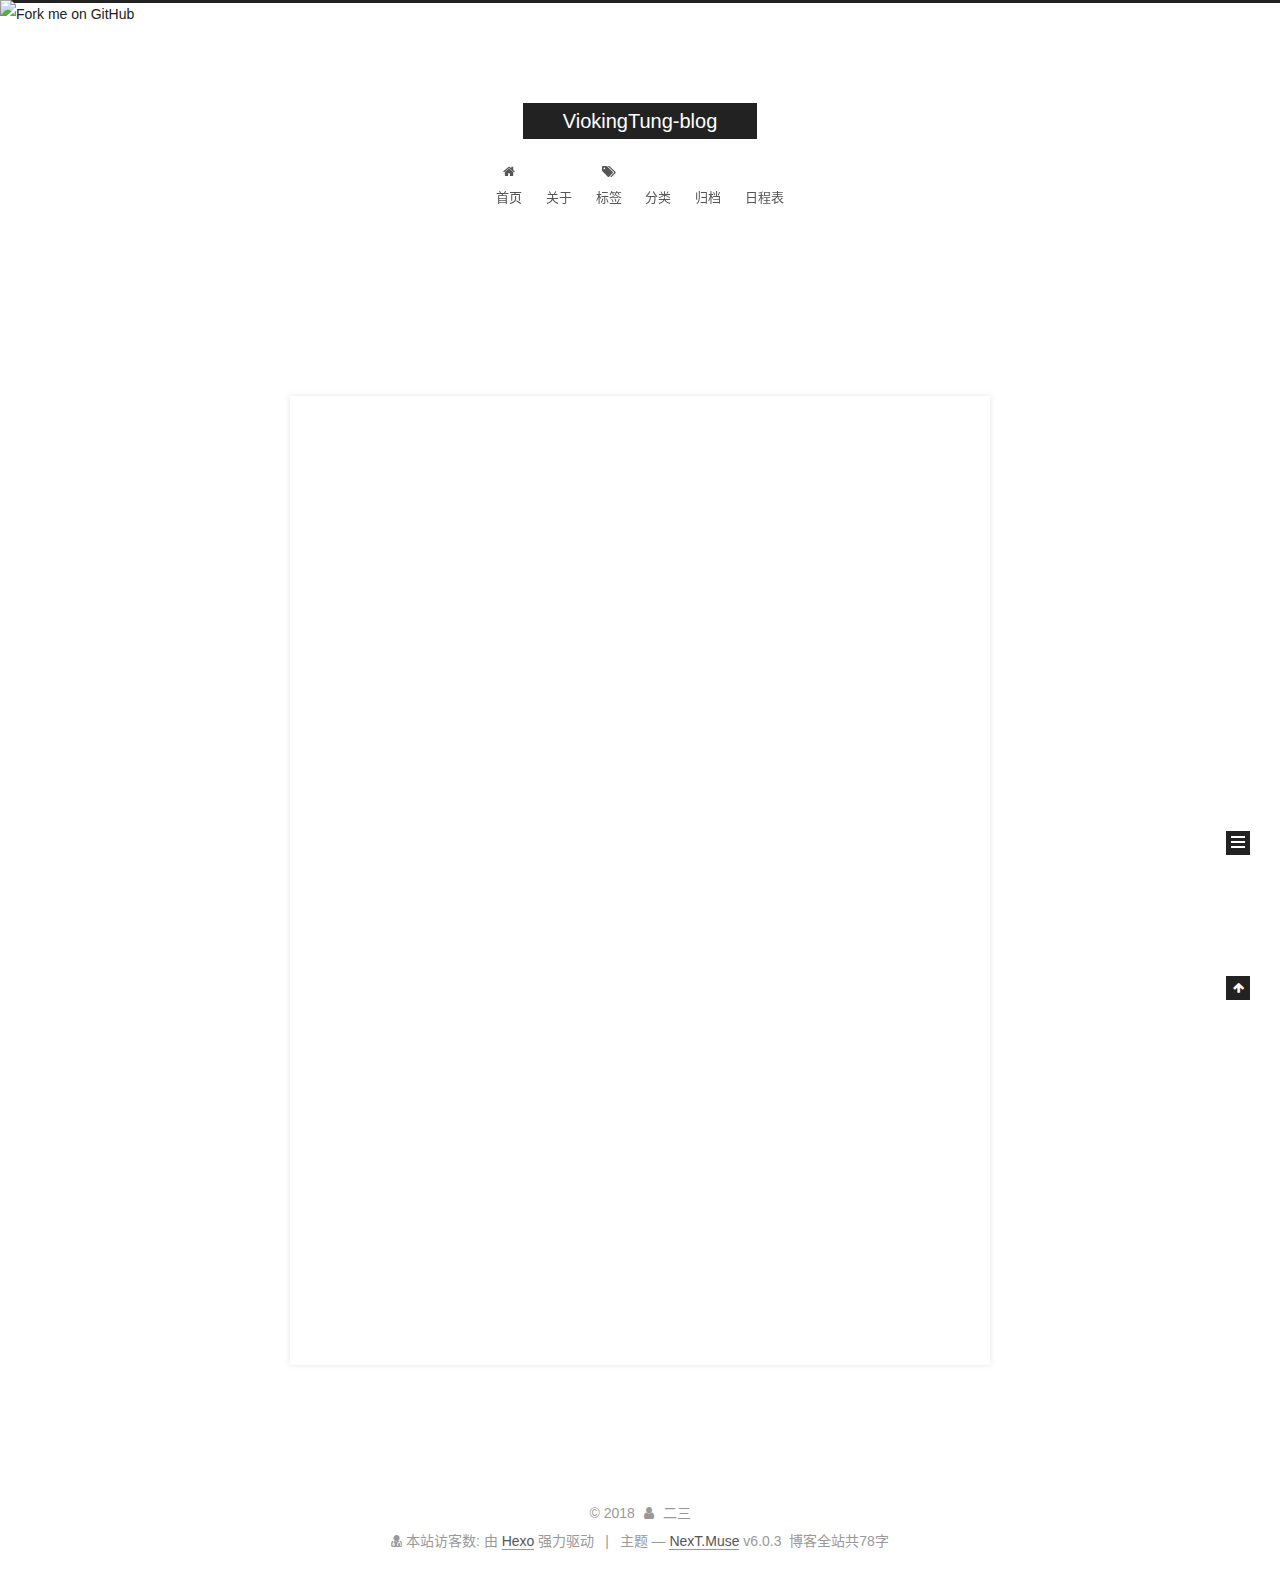
==== commit f45e602b: "Site updated: 2018-02-22 15:37:09" ====
--- a/index.html
+++ b/index.html
@@ -1 +1,766 @@
-<!DOCTYPE html><html class="theme-next muse use-motion" lang="zh-CN"><head><meta charset="UTF-8"><meta http-equiv="X-UA-Compatible" content="IE=edge"><meta name="viewport" content="width=device-width,initial-scale=1,maximum-scale=1"><meta name="theme-color" content="#222"><script src="/lib/pace/pace.min.js?v=1.0.2"></script><link href="/lib/pace/pace-theme-minimal.min.css?v=1.0.2" rel="stylesheet"><meta http-equiv="Cache-Control" content="no-transform"><meta http-equiv="Cache-Control" content="no-siteapp"><link href="/lib/font-awesome/css/font-awesome.min.css?v=4.6.2" rel="stylesheet" type="text/css"><link href="/css/main.css?v=6.0.3" rel="stylesheet" type="text/css"><link rel="apple-touch-icon" sizes="180x180" href="/images/apple-touch-icon-next.png?v=6.0.3"><link rel="icon" type="image/png" sizes="32x32" href="/images/favicon-32x32-next.png?v=6.0.3"><link rel="icon" type="image/png" sizes="16x16" href="/images/favicon-16x16-next.png?v=6.0.3"><link rel="mask-icon" href="/images/logo.svg?v=6.0.3" color="#222"><script type="text/javascript" id="hexo.configurations">var NexT=window.NexT||{},CONFIG={root:"/",scheme:"Muse",version:"6.0.3",sidebar:{position:"left",display:"post",offset:12,b2t:!1,scrollpercent:!1,onmobile:!1},fancybox:!1,fastclick:!1,lazyload:!1,tabs:!0,motion:{enable:!0,async:!1,transition:{post_block:"fadeIn",post_header:"slideDownIn",post_body:"slideDownIn",coll_header:"slideLeftIn",sidebar:"slideUpIn"}},algolia:{applicationID:"",apiKey:"",indexName:"",hits:{per_page:10},labels:{input_placeholder:"Search for Posts",hits_empty:"We didn't find any results for the search: ${query}",hits_stats:"${hits} results found in ${time} ms"}}}</script><meta name="keywords" content="Hexo, NexT"><meta name="description" content="发现美，欣赏美努力工作，好好生活"><meta property="og:type" content="website"><meta property="og:title" content="Hexo"><meta property="og:url" content="http://yoursite.com/index.html"><meta property="og:site_name" content="Hexo"><meta property="og:description" content="发现美，欣赏美努力工作，好好生活"><meta property="og:locale" content="zh-CN"><meta name="twitter:card" content="summary"><meta name="twitter:title" content="Hexo"><meta name="twitter:description" content="发现美，欣赏美努力工作，好好生活"><link rel="alternate" href="/atom.xml" title="Hexo" type="application/atom+xml"><link rel="canonical" href="http://yoursite.com/"><script type="text/javascript" id="page.configurations">CONFIG.page={sidebar:""}</script><title>Hexo</title><noscript><style type="text/css">.sidebar-inner,.use-motion .brand,.use-motion .collection-title,.use-motion .comments,.use-motion .menu-item,.use-motion .motion-element,.use-motion .pagination,.use-motion .post-block,.use-motion .post-body,.use-motion .post-header{opacity:initial}.use-motion .logo,.use-motion .site-subtitle,.use-motion .site-title{opacity:initial;top:initial}.logo-line-after i{right:initial}</style></noscript></head><body itemscope itemtype="http://schema.org/WebPage" lang="zh-CN"><div class="container sidebar-position-left page-home"><div class="headband"></div> <a href="https://github.com/ViokingTung"><img style="position:absolute;top:0;left:0;border:0" src="https://camo.githubusercontent.com/567c3a48d796e2fc06ea80409cc9dd82bf714434/68747470733a2f2f73332e616d617a6f6e6177732e636f6d2f6769746875622f726962626f6e732f666f726b6d655f6c6566745f6461726b626c75655f3132313632312e706e67" alt="Fork me on GitHub" data-canonical-src="https://s3.amazonaws.com/github/ribbons/forkme_left_darkblue_121621.png"></a><header id="header" class="header" itemscope itemtype="http://schema.org/WPHeader"><div class="header-inner"><div class="site-brand-wrapper"><div class="site-meta"><div class="custom-logo-site-title"><a href="/" class="brand" rel="start"><span class="logo-line-before"><i></i></span> <span class="site-title">Hexo</span><span class="logo-line-after"><i></i></span></a></div><p class="site-subtitle"></p></div><div class="site-nav-toggle"> <button><span class="btn-bar"></span><span class="btn-bar"></span><span class="btn-bar"></span></button></div></div><nav class="site-nav"><ul id="menu" class="menu"><li class="menu-item menu-item-home"><a href="/" rel="section"><i class="menu-item-icon fa fa-fw fa-home"></i><br>首页</a></li><li class="menu-item menu-item-about"><a href="/about/" rel="section"><i class="menu-item-icon fa fa-fw fa-about"></i><br>关于</a></li><li class="menu-item menu-item-tags"><a href="/tags/" rel="section"><i class="menu-item-icon fa fa-fw fa-tags"></i><br>标签</a></li><li class="menu-item menu-item-categories"><a href="/categories/" rel="section"><i class="menu-item-icon fa fa-fw fa-categories"></i><br>分类</a></li><li class="menu-item menu-item-archives"><a href="/archives/" rel="section"><i class="menu-item-icon fa fa-fw fa-archives"></i><br>归档</a></li><li class="menu-item menu-item-schedule"><a href="/schedule/" rel="section"><i class="menu-item-icon fa fa-fw fa-schedule"></i><br>日程表</a></li></ul></nav><script src="//cdn.bootcss.com/pace/1.0.2/pace.min.js"></script><link href="//cdn.bootcss.com/pace/1.0.2/themes/pink/pace-theme-flash.css" rel="stylesheet"><style>.pace .pace-progress{background:#1e92fb;height:3px}.pace .pace-progress-inner{box-shadow:0 0 10px #1e92fb,0 0 5px #1e92fb}.pace .pace-activity{border-top-color:#1e92fb;border-left-color:#1e92fb}</style></div></header><main id="main" class="main"><div class="main-inner"><div class="content-wrap"><div id="content" class="content"><section id="posts" class="posts-expand"><article class="post post-type-normal" itemscope itemtype="http://schema.org/Article"><div class="post-block"><link itemprop="mainEntityOfPage" href="http://yoursite.com/2018/02/06/hello-world/"><span hidden itemprop="author" itemscope itemtype="http://schema.org/Person"><meta itemprop="name" content="二三"><meta itemprop="description" content=""><meta itemprop="image" content="/images/avatar.jpg"></span><span hidden itemprop="publisher" itemscope itemtype="http://schema.org/Organization"><meta itemprop="name" content="Hexo"></span><header class="post-header"><h1 class="post-title" itemprop="name headline"> <a class="post-title-link" href="/2018/02/06/hello-world/" itemprop="url">Hello World</a></h1><div class="post-meta"><span class="post-time"><span class="post-meta-item-icon"><i class="fa fa-calendar-o"></i></span> <span class="post-meta-item-text">发表于</span> <time title="创建于" itemprop="dateCreated datePublished" datetime="2018-02-06T11:38:39+08:00">2018-02-06</time></span></div></header><div class="post-body" itemprop="articleBody"><p>Welcome to <a href="https://hexo.io/" target="_blank" rel="noopener">Hexo</a>! This is your very first post. Check <a href="https://hexo.io/docs/" target="_blank" rel="noopener">documentation</a> for more info. If you get any problems when using Hexo, you can find the answer in <a href="https://hexo.io/docs/troubleshooting.html" target="_blank" rel="noopener">troubleshooting</a> or you can ask me on <a href="https://github.com/hexojs/hexo/issues" target="_blank" rel="noopener">GitHub</a>.</p><h2 id="Quick-Start"><a href="#Quick-Start" class="headerlink" title="Quick Start"></a>Quick Start</h2><h3 id="Create-a-new-post"><a href="#Create-a-new-post" class="headerlink" title="Create a new post"></a>Create a new post</h3><figure class="highlight bash"><table><tr><td class="gutter"><pre><span class="line">1</span><br></pre></td><td class="code"><pre><span class="line">$ hexo new <span class="string">"My New Post"</span></span><br></pre></td></tr></table></figure><p>More info: <a href="https://hexo.io/docs/writing.html" target="_blank" rel="noopener">Writing</a></p><h3 id="Run-server"><a href="#Run-server" class="headerlink" title="Run server"></a>Run server</h3><figure class="highlight bash"><table><tr><td class="gutter"><pre><span class="line">1</span><br></pre></td><td class="code"><pre><span class="line">$ hexo server</span><br></pre></td></tr></table></figure><p>More info: <a href="https://hexo.io/docs/server.html" target="_blank" rel="noopener">Server</a></p><h3 id="Generate-static-files"><a href="#Generate-static-files" class="headerlink" title="Generate static files"></a>Generate static files</h3><figure class="highlight bash"><table><tr><td class="gutter"><pre><span class="line">1</span><br></pre></td><td class="code"><pre><span class="line">$ hexo generate</span><br></pre></td></tr></table></figure><p>More info: <a href="https://hexo.io/docs/generating.html" target="_blank" rel="noopener">Generating</a></p><h3 id="Deploy-to-remote-sites"><a href="#Deploy-to-remote-sites" class="headerlink" title="Deploy to remote sites"></a>Deploy to remote sites</h3><figure class="highlight bash"><table><tr><td class="gutter"><pre><span class="line">1</span><br></pre></td><td class="code"><pre><span class="line">$ hexo deploy</span><br></pre></td></tr></table></figure><p>More info: <a href="https://hexo.io/docs/deployment.html" target="_blank" rel="noopener">Deployment</a></p></div><div></div><footer class="post-footer"><div class="post-eof"></div></footer></div></article></section></div></div><div class="sidebar-toggle"><div class="sidebar-toggle-line-wrap"><span class="sidebar-toggle-line sidebar-toggle-line-first"></span><span class="sidebar-toggle-line sidebar-toggle-line-middle"></span><span class="sidebar-toggle-line sidebar-toggle-line-last"></span></div></div><aside id="sidebar" class="sidebar"><div class="sidebar-inner"><section class="site-overview-wrap sidebar-panel sidebar-panel-active"><div class="site-overview"><div class="site-author motion-element" itemprop="author" itemscope itemtype="http://schema.org/Person"> <img class="site-author-image" itemprop="image" src="/images/avatar.jpg" alt="二三"><p class="site-author-name" itemprop="name">二三</p><p class="site-description motion-element" itemprop="description">发现美，欣赏美<br>努力工作，好好生活</p></div><nav class="site-state motion-element"><div class="site-state-item site-state-posts"> <a href="/archives/"><span class="site-state-item-count">1</span> <span class="site-state-item-name">日志</span></a></div></nav><div class="feed-link motion-element"><a href="/atom.xml" rel="alternate"><i class="fa fa-rss"></i> RSS</a></div><div class="links-of-author motion-element"><span class="links-of-author-item"><a href="https://github.com/ViokingTung" target="_blank" title="GitHub"><i class="fa fa-fw fa-github"></i> GitHub</a></span><span class="links-of-author-item"><a href="https://www.jianshu.com/u/d22637f4d082" target="_blank" title="jianshu"><i class="fa fa-fw fa-简书"></i> jianshu</a></span><span class="links-of-author-item"><a href="http://blog.csdn.net/a1219542638" target="_blank" title="csdn"><i class="fa fa-fw fa-csdn"></i> csdn</a></span><span class="links-of-author-item"><a href="http://www.cnblogs.com/ViokingJava/" target="_blank" title="cnblogs"><i class="fa fa-fw fa-博客园"></i> cnblogs</a></span><span class="links-of-author-item"><a href="https://twitter.com/ViokingT" target="_blank" title="Twitter"><i class="fa fa-fw fa-twitter"></i> Twitter</a></span><span class="links-of-author-item"><a href="https://www.facebook.com/vioking.tung" target="_blank" title="Facebook"><i class="fa fa-fw fa-facebook"></i> Facebook</a></span><span class="links-of-author-item"><a href="https://stackoverflow.com/users/6678704/vioking-tung" target="_blank" title="StackOverflow"><i class="fa fa-fw fa-stack-overflow"></i> StackOverflow</a></span><span class="links-of-author-item"><a href="https://www.youtube.com/channel/UCl8AJ2DH1yhWnm9Yg64iWxw" target="_blank" title="YouTube"><i class="fa fa-fw fa-youtube"></i> YouTube</a></span><span class="links-of-author-item"><a href="https://www.instagram.com/viokingtung/" target="_blank" title="Instagram"><i class="fa fa-fw fa-instagram"></i> Instagram</a></span></div></div></section></div></aside></div></main><footer id="footer" class="footer"><div class="footer-inner"><div class="copyright">&copy; <span itemprop="copyrightYear">2018</span><span class="with-love"><i class="fa fa-user"></i></span> <span class="author" itemprop="copyrightHolder">二三</span></div><div class="powered-by"><i class="fa fa-user-md"></i> <span id="busuanzi_container_site_uv">本站访客数:<span id="busuanzi_value_site_uv"></span></span></div><div class="powered-by">由 <a class="theme-link" target="_blank" href="https://hexo.io">Hexo</a> 强力驱动</div> <span class="post-meta-divider">|</span><div class="theme-info">主题 &mdash; <a class="theme-link" target="_blank" href="https://github.com/theme-next/hexo-theme-next">NexT.Muse</a> v6.0.3</div><div class="theme-info"><div class="powered-by"></div> <span class="post-count">博客全站共78字</span></div><script async src="https://dn-lbstatics.qbox.me/busuanzi/2.3/busuanzi.pure.mini.js"></script></div></footer><div class="back-to-top"><i class="fa fa-arrow-up"></i></div></div><script type="text/javascript">"[object Function]"!==Object.prototype.toString.call(window.Promise)&&(window.Promise=null)</script><script type="text/javascript" src="/lib/jquery/index.js?v=2.1.3"></script><script type="text/javascript" src="/lib/velocity/velocity.min.js?v=1.2.1"></script><script type="text/javascript" src="/lib/velocity/velocity.ui.min.js?v=1.2.1"></script><script type="text/javascript" src="/js/src/utils.js?v=6.0.3"></script><script type="text/javascript" src="/js/src/motion.js?v=6.0.3"></script><script type="text/javascript" src="/js/src/bootstrap.js?v=6.0.3"></script></body></html><script type="text/javascript" src="/js/src/love.js"></script>+<!DOCTYPE html>
+
+
+
+  
+
+
+<html class="theme-next muse use-motion" lang="zh-CN">
+<head>
+  <meta charset="UTF-8"/>
+<meta http-equiv="X-UA-Compatible" content="IE=edge" />
+<meta name="viewport" content="width=device-width, initial-scale=1, maximum-scale=1"/>
+<meta name="theme-color" content="#222">
+
+
+
+
+
+
+  
+  
+    
+    
+  <script src="/lib/pace/pace.min.js?v=1.0.2"></script>
+  <link href="/lib/pace/pace-theme-minimal.min.css?v=1.0.2" rel="stylesheet">
+
+
+
+
+
+
+
+<meta http-equiv="Cache-Control" content="no-transform" />
+<meta http-equiv="Cache-Control" content="no-siteapp" />
+
+
+
+
+
+
+
+
+
+
+
+
+
+
+
+
+
+
+
+
+
+
+<link href="/lib/font-awesome/css/font-awesome.min.css?v=4.6.2" rel="stylesheet" type="text/css" />
+
+<link href="/css/main.css?v=6.0.3" rel="stylesheet" type="text/css" />
+
+
+  <link rel="apple-touch-icon" sizes="180x180" href="/images/apple-touch-icon-next.png?v=6.0.3">
+
+
+  <link rel="icon" type="image/png" sizes="32x32" href="/images/favicon-32x32-next.png?v=6.0.3">
+
+
+  <link rel="icon" type="image/png" sizes="16x16" href="/images/favicon-16x16-next.png?v=6.0.3">
+
+
+  <link rel="mask-icon" href="/images/logo.svg?v=6.0.3" color="#222">
+
+
+
+
+
+
+
+
+
+<script type="text/javascript" id="hexo.configurations">
+  var NexT = window.NexT || {};
+  var CONFIG = {
+    root: '/',
+    scheme: 'Muse',
+    version: '6.0.3',
+    sidebar: {"position":"left","display":"post","offset":12,"b2t":false,"scrollpercent":false,"onmobile":false},
+    fancybox: false,
+    fastclick: false,
+    lazyload: false,
+    tabs: true,
+    motion: {"enable":true,"async":false,"transition":{"post_block":"fadeIn","post_header":"slideDownIn","post_body":"slideDownIn","coll_header":"slideLeftIn","sidebar":"slideUpIn"}},
+    algolia: {
+      applicationID: '',
+      apiKey: '',
+      indexName: '',
+      hits: {"per_page":10},
+      labels: {"input_placeholder":"Search for Posts","hits_empty":"We didn't find any results for the search: ${query}","hits_stats":"${hits} results found in ${time} ms"}
+    }
+  };
+</script>
+
+
+  
+
+
+
+
+  
+  <meta name="keywords" content="Hexo, NexT" />
+
+
+<meta name="description" content="发现美，欣赏美努力工作，好好生活">
+<meta property="og:type" content="website">
+<meta property="og:title" content="ViokingTung-blog">
+<meta property="og:url" content="http://yoursite.com/index.html">
+<meta property="og:site_name" content="ViokingTung-blog">
+<meta property="og:description" content="发现美，欣赏美努力工作，好好生活">
+<meta property="og:locale" content="zh-CN">
+<meta name="twitter:card" content="summary">
+<meta name="twitter:title" content="ViokingTung-blog">
+<meta name="twitter:description" content="发现美，欣赏美努力工作，好好生活">
+
+
+
+  <link rel="alternate" href="/atom.xml" title="ViokingTung-blog" type="application/atom+xml" />
+
+
+
+
+  <link rel="canonical" href="http://yoursite.com/"/>
+
+
+
+<script type="text/javascript" id="page.configurations">
+  CONFIG.page = {
+    sidebar: "",
+  };
+</script>
+  <title>ViokingTung-blog</title>
+  
+
+
+
+
+
+
+
+
+
+  <noscript>
+  <style type="text/css">
+    .use-motion .motion-element,
+    .use-motion .brand,
+    .use-motion .menu-item,
+    .sidebar-inner,
+    .use-motion .post-block,
+    .use-motion .pagination,
+    .use-motion .comments,
+    .use-motion .post-header,
+    .use-motion .post-body,
+    .use-motion .collection-title { opacity: initial; }
+
+    .use-motion .logo,
+    .use-motion .site-title,
+    .use-motion .site-subtitle {
+      opacity: initial;
+      top: initial;
+    }
+
+    .use-motion {
+      .logo-line-before i { left: initial; }
+      .logo-line-after i { right: initial; }
+    }
+  </style>
+</noscript>
+
+</head>
+
+<body itemscope itemtype="http://schema.org/WebPage" lang="zh-CN">
+
+  
+  
+    
+  
+
+  <div class="container sidebar-position-left 
+  page-home">
+    <div class="headband"></div>
+    <a href="https://github.com/ViokingTung"><img style="position: absolute; top: 0; left: 0; border: 0;" src="https://camo.githubusercontent.com/567c3a48d796e2fc06ea80409cc9dd82bf714434/68747470733a2f2f73332e616d617a6f6e6177732e636f6d2f6769746875622f726962626f6e732f666f726b6d655f6c6566745f6461726b626c75655f3132313632312e706e67" alt="Fork me on GitHub" data-canonical-src="https://s3.amazonaws.com/github/ribbons/forkme_left_darkblue_121621.png"></a>
+    <header id="header" class="header" itemscope itemtype="http://schema.org/WPHeader">
+      <div class="header-inner"> <div class="site-brand-wrapper">
+  <div class="site-meta ">
+    
+
+    <div class="custom-logo-site-title">
+      <a href="/"  class="brand" rel="start">
+        <span class="logo-line-before"><i></i></span>
+        <span class="site-title">ViokingTung-blog</span>
+        <span class="logo-line-after"><i></i></span>
+      </a>
+    </div>
+      
+        <p class="site-subtitle"></p>
+      
+  </div>
+
+  <div class="site-nav-toggle">
+    <button>
+      <span class="btn-bar"></span>
+      <span class="btn-bar"></span>
+      <span class="btn-bar"></span>
+    </button>
+  </div>
+</div>
+
+<nav class="site-nav">
+  
+
+  
+    <ul id="menu" class="menu">
+      
+        
+        <li class="menu-item menu-item-home">
+          <a href="/" rel="section">
+            <i class="menu-item-icon fa fa-fw fa-home"></i> <br />首页</a>
+        </li>
+      
+        
+        <li class="menu-item menu-item-about">
+          <a href="/about/" rel="section">
+            <i class="menu-item-icon fa fa-fw fa-about"></i> <br />关于</a>
+        </li>
+      
+        
+        <li class="menu-item menu-item-tags">
+          <a href="/tags/" rel="section">
+            <i class="menu-item-icon fa fa-fw fa-tags"></i> <br />标签</a>
+        </li>
+      
+        
+        <li class="menu-item menu-item-categories">
+          <a href="/categories/" rel="section">
+            <i class="menu-item-icon fa fa-fw fa-categories"></i> <br />分类</a>
+        </li>
+      
+        
+        <li class="menu-item menu-item-archives">
+          <a href="/archives/" rel="section">
+            <i class="menu-item-icon fa fa-fw fa-archives"></i> <br />归档</a>
+        </li>
+      
+        
+        <li class="menu-item menu-item-schedule">
+          <a href="/schedule/" rel="section">
+            <i class="menu-item-icon fa fa-fw fa-schedule"></i> <br />日程表</a>
+        </li>
+      
+
+      
+    </ul>
+  
+
+  
+</nav>
+
+
+  
+
+
+
+
+<script src="//cdn.bootcss.com/pace/1.0.2/pace.min.js"></script>
+<link href="//cdn.bootcss.com/pace/1.0.2/themes/pink/pace-theme-flash.css" rel="stylesheet">
+<style>
+    .pace .pace-progress {
+        background: #1E92FB; /*进度条颜色*/
+        height: 3px;
+    }
+    .pace .pace-progress-inner {
+         box-shadow: 0 0 10px #1E92FB, 0 0 5px     #1E92FB; /*阴影颜色*/
+    }
+    .pace .pace-activity {
+        border-top-color: #1E92FB;    /*上边框颜色*/
+        border-left-color: #1E92FB;    /*左边框颜色*/
+    }
+</style> </div>
+    </header>
+
+    
+
+
+    <main id="main" class="main">
+      <div class="main-inner">
+        <div class="content-wrap">
+          <div id="content" class="content">
+            
+  <section id="posts" class="posts-expand">
+    
+      
+
+  
+
+  
+  
+  
+
+  
+
+  <article class="post post-type-normal" itemscope itemtype="http://schema.org/Article">
+  
+  
+  
+  <div class="post-block">
+    <link itemprop="mainEntityOfPage" href="http://yoursite.com/2018/02/06/hello-world/">
+
+    <span hidden itemprop="author" itemscope itemtype="http://schema.org/Person">
+      <meta itemprop="name" content="二三">
+      <meta itemprop="description" content="">
+      <meta itemprop="image" content="/images/avatar.jpg">
+    </span>
+
+    <span hidden itemprop="publisher" itemscope itemtype="http://schema.org/Organization">
+      <meta itemprop="name" content="ViokingTung-blog">
+    </span>
+
+    
+      <header class="post-header">
+
+        
+        
+          <h1 class="post-title" itemprop="name headline">
+                
+                <a class="post-title-link" href="/2018/02/06/hello-world/" itemprop="url">Hello World</a></h1>
+        
+
+        <div class="post-meta">
+          <span class="post-time">
+            
+              <span class="post-meta-item-icon">
+                <i class="fa fa-calendar-o"></i>
+              </span>
+              
+                <span class="post-meta-item-text">发表于</span>
+              
+              <time title="创建于" itemprop="dateCreated datePublished" datetime="2018-02-06T11:38:39+08:00">2018-02-06</time>
+            
+
+            
+            
+
+            
+          </span>
+
+          
+
+          
+            
+          
+
+          
+          
+
+          
+
+          
+
+          
+
+        </div>
+      </header>
+    
+
+    
+    
+    
+    <div class="post-body" itemprop="articleBody">
+
+      
+      
+
+      
+        
+          
+            <p>Welcome to <a href="https://hexo.io/" target="_blank" rel="noopener">Hexo</a>! This is your very first post. Check <a href="https://hexo.io/docs/" target="_blank" rel="noopener">documentation</a> for more info. If you get any problems when using Hexo, you can find the answer in <a href="https://hexo.io/docs/troubleshooting.html" target="_blank" rel="noopener">troubleshooting</a> or you can ask me on <a href="https://github.com/hexojs/hexo/issues" target="_blank" rel="noopener">GitHub</a>.</p>
+<h2 id="Quick-Start"><a href="#Quick-Start" class="headerlink" title="Quick Start"></a>Quick Start</h2><h3 id="Create-a-new-post"><a href="#Create-a-new-post" class="headerlink" title="Create a new post"></a>Create a new post</h3><figure class="highlight bash"><table><tr><td class="gutter"><pre><span class="line">1</span><br></pre></td><td class="code"><pre><span class="line">$ hexo new <span class="string">"My New Post"</span></span><br></pre></td></tr></table></figure>
+<p>More info: <a href="https://hexo.io/docs/writing.html" target="_blank" rel="noopener">Writing</a></p>
+<h3 id="Run-server"><a href="#Run-server" class="headerlink" title="Run server"></a>Run server</h3><figure class="highlight bash"><table><tr><td class="gutter"><pre><span class="line">1</span><br></pre></td><td class="code"><pre><span class="line">$ hexo server</span><br></pre></td></tr></table></figure>
+<p>More info: <a href="https://hexo.io/docs/server.html" target="_blank" rel="noopener">Server</a></p>
+<h3 id="Generate-static-files"><a href="#Generate-static-files" class="headerlink" title="Generate static files"></a>Generate static files</h3><figure class="highlight bash"><table><tr><td class="gutter"><pre><span class="line">1</span><br></pre></td><td class="code"><pre><span class="line">$ hexo generate</span><br></pre></td></tr></table></figure>
+<p>More info: <a href="https://hexo.io/docs/generating.html" target="_blank" rel="noopener">Generating</a></p>
+<h3 id="Deploy-to-remote-sites"><a href="#Deploy-to-remote-sites" class="headerlink" title="Deploy to remote sites"></a>Deploy to remote sites</h3><figure class="highlight bash"><table><tr><td class="gutter"><pre><span class="line">1</span><br></pre></td><td class="code"><pre><span class="line">$ hexo deploy</span><br></pre></td></tr></table></figure>
+<p>More info: <a href="https://hexo.io/docs/deployment.html" target="_blank" rel="noopener">Deployment</a></p>
+
+          
+        
+      
+    </div>
+    
+    
+    
+
+    <div>
+      
+    </div>
+    
+    
+
+    
+
+    
+
+    <footer class="post-footer">
+      
+
+      
+
+      
+
+      
+      
+        <div class="post-eof"></div>
+      
+    </footer>
+  </div>
+  
+  
+  
+  </article>
+
+
+    
+  </section>
+
+  
+
+
+          </div>
+          
+
+        </div>
+        
+          
+  
+  <div class="sidebar-toggle">
+    <div class="sidebar-toggle-line-wrap">
+      <span class="sidebar-toggle-line sidebar-toggle-line-first"></span>
+      <span class="sidebar-toggle-line sidebar-toggle-line-middle"></span>
+      <span class="sidebar-toggle-line sidebar-toggle-line-last"></span>
+    </div>
+  </div>
+
+  <aside id="sidebar" class="sidebar">
+    
+    <div class="sidebar-inner">
+
+      
+
+      
+
+      <section class="site-overview-wrap sidebar-panel sidebar-panel-active">
+        <div class="site-overview">
+          <div class="site-author motion-element" itemprop="author" itemscope itemtype="http://schema.org/Person">
+            
+              <img class="site-author-image" itemprop="image"
+                src="/images/avatar.jpg"
+                alt="二三" />
+            
+              <p class="site-author-name" itemprop="name">二三</p>
+              <p class="site-description motion-element" itemprop="description">发现美，欣赏美<br>努力工作，好好生活</p>
+          </div>
+
+          
+            <nav class="site-state motion-element">
+              
+                <div class="site-state-item site-state-posts">
+                
+                  <a href="/archives/">
+                
+                    <span class="site-state-item-count">1</span>
+                    <span class="site-state-item-name">日志</span>
+                  </a>
+                </div>
+              
+
+              
+
+              
+            </nav>
+          
+
+          
+            <div class="feed-link motion-element">
+              <a href="/atom.xml" rel="alternate">
+                <i class="fa fa-rss"></i>
+                RSS
+              </a>
+            </div>
+          
+
+          
+            <div class="links-of-author motion-element">
+              
+                <span class="links-of-author-item">
+                  <a href="https://github.com/ViokingTung" target="_blank" title="GitHub"><i class="fa fa-fw fa-github"></i>GitHub</a>
+                  
+                </span>
+              
+                <span class="links-of-author-item">
+                  <a href="https://www.jianshu.com/u/d22637f4d082" target="_blank" title="jianshu"><i class="fa fa-fw fa-简书"></i>jianshu</a>
+                  
+                </span>
+              
+                <span class="links-of-author-item">
+                  <a href="http://blog.csdn.net/a1219542638" target="_blank" title="csdn"><i class="fa fa-fw fa-csdn"></i>csdn</a>
+                  
+                </span>
+              
+                <span class="links-of-author-item">
+                  <a href="http://www.cnblogs.com/ViokingJava/" target="_blank" title="cnblogs"><i class="fa fa-fw fa-博客园"></i>cnblogs</a>
+                  
+                </span>
+              
+                <span class="links-of-author-item">
+                  <a href="https://twitter.com/ViokingT" target="_blank" title="Twitter"><i class="fa fa-fw fa-twitter"></i>Twitter</a>
+                  
+                </span>
+              
+                <span class="links-of-author-item">
+                  <a href="https://www.facebook.com/vioking.tung" target="_blank" title="Facebook"><i class="fa fa-fw fa-facebook"></i>Facebook</a>
+                  
+                </span>
+              
+                <span class="links-of-author-item">
+                  <a href="https://stackoverflow.com/users/6678704/vioking-tung" target="_blank" title="StackOverflow"><i class="fa fa-fw fa-stack-overflow"></i>StackOverflow</a>
+                  
+                </span>
+              
+                <span class="links-of-author-item">
+                  <a href="https://www.youtube.com/channel/UCl8AJ2DH1yhWnm9Yg64iWxw" target="_blank" title="YouTube"><i class="fa fa-fw fa-youtube"></i>YouTube</a>
+                  
+                </span>
+              
+                <span class="links-of-author-item">
+                  <a href="https://www.instagram.com/viokingtung/" target="_blank" title="Instagram"><i class="fa fa-fw fa-instagram"></i>Instagram</a>
+                  
+                </span>
+              
+            </div>
+          
+
+          
+          
+
+          
+          
+
+          
+            
+          
+          
+
+        </div>
+      </section>
+
+      
+
+      
+
+    </div>
+  </aside>
+
+
+        
+      </div>
+    </main>
+
+    <footer id="footer" class="footer">
+      <div class="footer-inner">
+        <div class="copyright">&copy; <span itemprop="copyrightYear">2018</span>
+  <span class="with-love">
+    <i class="fa fa-user"></i>
+  </span>
+  <span class="author" itemprop="copyrightHolder">二三</span>
+
+  
+
+  
+</div>
+
+
+
+<div class="powered-by">
+<i class="fa fa-user-md"></i><span id="busuanzi_container_site_uv">
+  本站访客数:<span id="busuanzi_value_site_uv"></span>
+</span>
+</div>
+
+
+  <div class="powered-by">由 <a class="theme-link" target="_blank" href="https://hexo.io">Hexo</a> 强力驱动</div>
+
+
+
+  <span class="post-meta-divider">|</span>
+
+
+
+  <div class="theme-info">主题 &mdash; <a class="theme-link" target="_blank" href="https://github.com/theme-next/hexo-theme-next">NexT.Muse</a> v6.0.3</div>
+
+
+
+
+<div class="theme-info">
+  <div class="powered-by"></div>
+  <span class="post-count">博客全站共78字</span>
+</div>
+<script async src="https://dn-lbstatics.qbox.me/busuanzi/2.3/busuanzi.pure.mini.js"></script>
+        
+
+
+
+
+
+
+
+        
+      </div>
+    </footer>
+
+    
+      <div class="back-to-top">
+        <i class="fa fa-arrow-up"></i>
+        
+      </div>
+    
+
+    
+
+  </div>
+
+  
+
+<script type="text/javascript">
+  if (Object.prototype.toString.call(window.Promise) !== '[object Function]') {
+    window.Promise = null;
+  }
+</script>
+
+
+
+
+
+
+
+
+
+
+
+
+
+
+
+
+
+
+
+
+
+
+
+
+
+
+  
+  
+    <script type="text/javascript" src="/lib/jquery/index.js?v=2.1.3"></script>
+  
+
+  
+  
+    <script type="text/javascript" src="/lib/velocity/velocity.min.js?v=1.2.1"></script>
+  
+
+  
+  
+    <script type="text/javascript" src="/lib/velocity/velocity.ui.min.js?v=1.2.1"></script>
+  
+
+
+  
+
+
+  <script type="text/javascript" src="/js/src/utils.js?v=6.0.3"></script>
+
+  <script type="text/javascript" src="/js/src/motion.js?v=6.0.3"></script>
+
+
+
+  
+  
+
+  
+
+  
+
+
+  <script type="text/javascript" src="/js/src/bootstrap.js?v=6.0.3"></script>
+
+
+
+  
+
+
+
+	
+
+
+
+
+
+  
+
+
+
+
+
+  
+
+
+
+
+
+
+
+
+
+
+  
+
+
+
+
+
+  
+
+  
+
+  
+
+  
+
+  
+  
+
+  
+
+  
+
+  
+
+  
+
+</body>
+</html>
+<!-- 页面点击小红心 -->
+<script type="text/javascript" src="/js/src/love.js"></script>
--- a/css/main.css
+++ b/css/main.css
@@ -1 +1,2631 @@
-body,sub,sup{position:relative}a,body{color:#555}a,code{word-wrap:break-word}.clearfix:after,.highlight figcaption:after{clear:both}.btn,a{text-decoration:none}.menu .menu-item .badge,.post-body .label,.post-toc .nav-item,.site-state,.text-nowrap,kbd{white-space:nowrap}html{font-family:sans-serif;-ms-text-size-adjust:100%;-webkit-text-size-adjust:100%}article,aside,details,figcaption,figure,footer,header,hgroup,main,menu,nav,section,summary{display:block}audio,canvas,progress,video{display:inline-block;vertical-align:baseline}audio:not([controls]){display:none;height:0}[hidden],template{display:none}a{background-color:transparent;outline:0;border-bottom:1px solid #999}a:active,a:hover{outline:0}abbr[title]{border-bottom:1px dotted}b,dt,optgroup,strong{font-weight:700}dfn{font-style:italic}mark{background:#ff0;color:#000}small{font-size:80%}sub,sup{font-size:75%;line-height:0;vertical-align:baseline}sup{top:-.5em}sub{bottom:-.25em}img{border:0;display:block;margin:auto;max-width:100%;height:auto}svg:not(:root){overflow:hidden}figure{margin:1em 40px}hr{-moz-box-sizing:content-box;box-sizing:content-box}code,kbd,pre,samp{font-family:monospace,monospace;font-size:1em}button,input,optgroup,select,textarea{color:inherit;font:inherit;margin:0}body,h1,h2,h3,h4,h5,h6{font-family:Lato,"PingFang SC","Microsoft YaHei",sans-serif;margin:0}button{overflow:visible}button,select{text-transform:none}button,html input[type=button],input[type=reset],input[type=submit]{-webkit-appearance:button;cursor:pointer}button[disabled],html input[disabled]{cursor:default}button::-moz-focus-inner,input::-moz-focus-inner{border:0;padding:0}input{line-height:normal}input[type=checkbox],input[type=radio]{box-sizing:border-box;padding:0}input[type=number]::-webkit-inner-spin-button,input[type=number]::-webkit-outer-spin-button{height:auto}input[type=search]{-webkit-appearance:textfield;-moz-box-sizing:content-box;-webkit-box-sizing:content-box;box-sizing:content-box}input[type=search]::-webkit-search-cancel-button,input[type=search]::-webkit-search-decoration{-webkit-appearance:none}fieldset{border:1px solid silver;margin:0 2px;padding:.35em .625em .75em}legend{border:0;padding:0}textarea{overflow:auto}::selection{background:#262a30;color:#fff}body{font-size:14px;line-height:2;background:#fff}@media (min-width:768px) and (max-width:991px){body{padding-right:0!important}}@media (min-width:1600px){body{font-size:16px}}h1,h2,h3,h4,h5,h6{padding:0;font-weight:700;line-height:1.5}h2,h3,h4,h5,h6{margin:20px 0 15px}h1{font-size:22px}@media (max-width:767px){body{padding-right:0!important}h1{font-size:18px}}h2{font-size:20px}@media (max-width:767px){h2{font-size:16px}}h3{font-size:18px}@media (max-width:767px){h3{font-size:14px}}h4{font-size:16px}@media (max-width:767px){h4{font-size:12px}}h5{font-size:14px}@media (max-width:767px){h5{font-size:10px}}h6{font-size:12px}@media (max-width:767px){h6{font-size:8px}}p{margin:0 0 20px}a:hover{color:#222;border-bottom-color:#222}blockquote{margin:0;padding:0 15px;color:#666;border-left:4px solid #ddd}hr{margin:40px 0;height:3px;border:none;background-color:#ddd;background-image:repeating-linear-gradient(-45deg,#fff,#fff 4px,transparent 4px,transparent 8px)}kbd,table>tbody>tr:nth-of-type(odd){background-color:#f9f9f9}blockquote cite::before{content:"-";padding:0 5px}dd{margin:0;padding:0}kbd{border:1px solid #ccc;border-radius:.2em;box-shadow:.1em .1em .2em rgba(0,0,0,.1);font-family:inherit;background-image:-webkit-linear-gradient(top,#eee,#fff,#eee);padding:.1em .3em}.text-left{text-align:left}.text-center{text-align:center}.text-right{text-align:right}.text-justify{text-align:justify}.text-lowercase{text-transform:lowercase}.text-uppercase{text-transform:uppercase}.text-capitalize{text-transform:capitalize}.center-block{display:block;margin-left:auto;margin-right:auto}.clearfix:after,.clearfix:before,.highlight figcaption:after,.highlight figcaption:before{display:table;content:" "}.pullquote{width:45%}.pullquote.left{float:left;margin-left:5px;margin-right:10px}.pullquote.right{float:right;margin-left:10px;margin-right:5px}.affix.affix.affix{position:fixed}.translation{margin-top:-20px;font-size:14px;color:#999}.scrollbar-measure{width:100px;height:100px;overflow:scroll;position:absolute;top:-9999px}.use-motion .motion-element{opacity:0}table{margin:20px 0;width:100%;border-collapse:collapse;border-spacing:0;border:1px solid #ddd;font-size:14px;table-layout:fixed;word-wrap:break-all}table>tbody>tr:hover{background-color:#f5f5f5}caption,td,th{padding:8px;text-align:left;vertical-align:middle;font-weight:400}td,th{border-bottom:3px solid #ddd;border-right:1px solid #eee}th{padding-bottom:10px;font-weight:700}td{border-bottom-width:1px}body,html{height:100%}.container{position:relative;min-height:100%}.header-inner{margin:0 auto;padding:100px 0 70px;width:700px}@media (min-width:1600px){.container .header-inner{width:900px}}.main{padding-bottom:150px}.main-inner{margin:0 auto;width:700px}@media (min-width:1600px){.container .main-inner{width:900px}}.footer{position:absolute;left:0;bottom:0;width:100%;min-height:50px}.footer-inner{box-sizing:border-box;margin:20px auto;width:700px}@media (min-width:1600px){.container .footer-inner{width:900px}}.highlight,pre{overflow:auto;margin:20px 0;padding:0;font-size:13px;color:#4d4d4c;background:#f7f7f7;line-height:1.6}.page-archive .group-picture-container,.site-overview-wrap{overflow:hidden}code,pre{font-family:consolas,Menlo,"PingFang SC","Microsoft YaHei",monospace}.post-body,.posts-expand .post-meta,.site-title{font-family:Lato,"PingFang SC","Microsoft YaHei",sans-serif}code{padding:2px 4px;color:#555;background:#eee;border-radius:3px;font-size:13px}pre{padding:10px}pre code{padding:0;color:#4d4d4c;background:0 0;text-shadow:none}.highlight{border-radius:1px}.highlight pre{border:none;margin:0;padding:10px 0}.highlight table{margin:0;width:auto;border:none}.highlight td{border:none;padding:0}.highlight figcaption{font-size:1em;color:#4d4d4c;line-height:1em;margin-bottom:1em}.highlight figcaption a{float:right;color:#4d4d4c}.highlight figcaption a:hover{border-bottom-color:#4d4d4c}.highlight .gutter pre{padding-left:10px;padding-right:10px;color:#869194;text-align:right;background-color:#eff2f3}.highlight .code pre{width:100%;padding-left:10px;padding-right:10px;background-color:#f7f7f7}.highlight .line{height:20px}.gutter{-webkit-user-select:none;-moz-user-select:none;-ms-user-select:none;user-select:none}.gist table{width:auto}.gist table td{border:none}pre .deletion{background:#fdd}pre .addition{background:#dfd}pre .meta{color:#8959a8}pre .comment{color:#8e908c}pre .attribute,pre .css .class,pre .css .id,pre .css .pseudo,pre .html .doctype,pre .regexp,pre .ruby .constant,pre .tag,pre .variable,pre .xml .doctype,pre .xml .pi,pre .xml .tag .title{color:#c82829}pre .built_in,pre .command,pre .constant,pre .literal,pre .number,pre .params,pre .preprocessor{color:#f5871f}pre .css .rules .attribute,pre .formula,pre .header,pre .inheritance,pre .number,pre .ruby .class .title,pre .ruby .symbol,pre .special,pre .string,pre .value,pre .xml .cdata{color:#718c00}pre .css .hexcolor,pre .title{color:#3e999f}pre .coffeescript .title,pre .function,pre .javascript .title,pre .perl .sub,pre .python .decorator,pre .python .title,pre .ruby .function .title,pre .ruby .title .keyword{color:#4271ae}pre .javascript .function,pre .keyword{color:#8959a8}.full-image.full-image.full-image.full-image{border:none;max-width:100%;width:auto;margin:20px auto 25px}.blockquote-center,.page-home .post-type-quote blockquote,.page-post-detail .post-type-quote blockquote{position:relative;margin:40px 0;padding:0;border-left:none;text-align:center}.blockquote-center::after,.blockquote-center::before,.page-home .post-type-quote blockquote::after,.page-home .post-type-quote blockquote::before,.page-post-detail .post-type-quote blockquote::after,.page-post-detail .post-type-quote blockquote::before{position:absolute;content:' ';display:block;width:100%;height:24px;opacity:.2;background-repeat:no-repeat;background-position:0 -6px;background-size:22px 22px}.blockquote-center::before,.page-home .post-type-quote blockquote::before,.page-post-detail .post-type-quote blockquote::before{top:-20px;background-image:url(../images/quote-l.svg);border-top:1px solid #ccc}.blockquote-center::after,.page-home .post-type-quote blockquote::after,.page-post-detail .post-type-quote blockquote::after{bottom:-20px;background-image:url(../images/quote-r.svg);border-bottom:1px solid #ccc;background-position:100% 8px}.blockquote-center div,.blockquote-center p,.page-home .post-type-quote blockquote div,.page-home .post-type-quote blockquote p,.page-post-detail .post-type-quote blockquote div,.page-post-detail .post-type-quote blockquote p{text-align:center}.post .post-body .group-picture img{box-sizing:border-box;padding:0 3px;border:none}.post .group-picture-row{overflow:hidden;margin-top:6px}.post .group-picture-row:first-child{margin-top:0}.post .group-picture-column{float:left}.page-post-detail .post-body .group-picture-column{float:none;margin-top:10px;width:auto!important}.btn .fa-fw,.post-body .tabs ul.nav-tabs li.tab a i{width:1.285714285714286em}.page-post-detail .post-body .group-picture-column img{margin:0 auto}.page-archive .group-picture-row{float:left}.page-archive .group-picture-row:first-child{margin-top:6px}.page-archive .group-picture-column{max-width:150px;max-height:150px}.post-body .note{position:relative;padding:15px;margin-bottom:20px;border:1px solid #eee;border-left-width:5px;border-radius:3px}.post-body .note h2,.post-body .note h3,.post-body .note h4,.post-body .note h5,.post-body .note h6{margin-top:0;margin-bottom:0;border-bottom:initial;padding-top:0!important}.post-body .note blockquote:first-child,.post-body .note ol:first-child,.post-body .note p:first-child,.post-body .note pre:first-child,.post-body .note table:first-child,.post-body .note ul:first-child{margin-top:0}.post-body .note blockquote:last-child,.post-body .note ol:last-child,.post-body .note p:last-child,.post-body .note pre:last-child,.post-body .note table:last-child,.post-body .note ul:last-child{margin-bottom:0}.post-body .note.default{border-left-color:#777}.post-body .note.default h2,.post-body .note.default h3,.post-body .note.default h4,.post-body .note.default h5,.post-body .note.default h6{color:#777}.post-body .note.primary{border-left-color:#6f42c1}.post-body .note.primary h2,.post-body .note.primary h3,.post-body .note.primary h4,.post-body .note.primary h5,.post-body .note.primary h6{color:#6f42c1}.post-body .note.info{border-left-color:#428bca}.post-body .note.info h2,.post-body .note.info h3,.post-body .note.info h4,.post-body .note.info h5,.post-body .note.info h6{color:#428bca}.post-body .note.success{border-left-color:#5cb85c}.post-body .note.success h2,.post-body .note.success h3,.post-body .note.success h4,.post-body .note.success h5,.post-body .note.success h6{color:#5cb85c}.post-body .note.warning{border-left-color:#f0ad4e}.post-body .note.warning h2,.post-body .note.warning h3,.post-body .note.warning h4,.post-body .note.warning h5,.post-body .note.warning h6{color:#f0ad4e}.post-body .note.danger{border-left-color:#d9534f}.post-body .note.danger h2,.post-body .note.danger h3,.post-body .note.danger h4,.post-body .note.danger h5,.post-body .note.danger h6{color:#d9534f}.post-body .label{display:inline;padding:0 2px}.post-body .label.default{background-color:#f0f0f0}.post-body .label.primary{background-color:#efe6f7}.post-body .label.info{background-color:#e5f2f8}.post-body .label.success{background-color:#e7f4e9}.post-body .label.warning{background-color:#fcf6e1}.post-body .label.danger{background-color:#fae8eb}.post-body .tabs{position:relative;display:block;margin-bottom:20px;padding-top:10px}.post-body .tabs ul.nav-tabs{margin:0 0 -1px;padding:0;display:flex}@media (max-width:413px){.post-body .tabs ul.nav-tabs{display:block;margin-bottom:5px}}.post-body .tabs ul.nav-tabs li.tab{list-style-type:none!important;margin:0 .25em 0 0;border-top:3px solid transparent;border-left:1px solid transparent;border-right:1px solid transparent}@media (max-width:413px){.post-body .tabs ul.nav-tabs li.tab{margin:initial;border-top:1px solid transparent;border-left:3px solid transparent;border-right:1px solid transparent;border-bottom:1px solid transparent}}.post-body .tabs ul.nav-tabs li.tab a{outline:0;border-bottom:initial;display:block;line-height:1.8em;padding:.25em .75em;transition-duration:.2s;transition-timing-function:ease-out;transition-delay:0s}.back-to-top,.btn,.menu .menu-item a,.pagination .next,.pagination .page-number,.pagination .prev,.posts-collapse .post-header,.posts-collapse .post-header::before,.posts-expand .post-title-link::before{transition-duration:.2s;transition-timing-function:ease-in-out;transition-delay:0s}.post-body .tabs ul.nav-tabs li.tab.active{border-top:3px solid #fc6423;border-left:1px solid #ddd;border-right:1px solid #ddd;background-color:#fff}@media (max-width:413px){.post-body .tabs ul.nav-tabs li.tab.active{border-top:1px solid #ddd;border-left:3px solid #fc6423;border-right:1px solid #ddd;border-bottom:1px solid #ddd}}.post-body .tabs ul.nav-tabs li.tab.active a{cursor:default;color:#555}.post-body .tabs .tab-content{background-color:#fff}.post-body .tabs .tab-content .tab-pane{border:1px solid #ddd;padding:20px 20px 0}.post-body .tabs .tab-content .tab-pane:not(.active){display:none!important}.post-body .tabs .tab-content .tab-pane.active{display:block!important}.btn{display:inline-block;padding:0 20px;font-size:14px;color:#fff;background:#222;border:2px solid #222;border-radius:0;transition-property:background-color;line-height:2}.logo,.site-title{line-height:36px;vertical-align:top}.btn:hover{border-color:#222;color:#222;background:#fff}.back-to-top,.brand,.brand:hover{color:#fff}.btn+.btn{margin:0 0 8px 8px}.btn .fa-fw{text-align:left}.back-to-top,.menu,.pagination,.site-meta,.tag-cloud{text-align:center}.btn-bar{display:block;width:22px;height:2px;background:#555;border-radius:1px}.btn-bar+.btn-bar{margin-top:4px}.pagination{margin:120px 0 40px;border-top:1px solid #eee}.page-number-basic,.pagination .next,.pagination .page-number,.pagination .prev,.pagination .space{display:inline-block;position:relative;top:-1px;margin:0 10px;padding:0 11px}@media (max-width:767px){.page-number-basic,.pagination .next,.pagination .page-number,.pagination .prev,.pagination .space{margin:0 5px}}.pagination .next,.pagination .page-number,.pagination .prev{border-bottom:0;border-top:1px solid #eee;transition-property:border-color}.pagination .next:hover,.pagination .page-number:hover,.pagination .prev:hover{border-top-color:#222}.pagination .space{padding:0;margin:0}.pagination .prev{margin-left:0}.pagination .next{margin-right:0}.pagination .page-number.current{color:#fff;background:#ccc;border-top-color:#ccc}@media (max-width:767px){.pagination{border-top:none}.pagination .next,.pagination .page-number,.pagination .prev{margin-bottom:10px;border-top:0;border-bottom:1px solid #eee;padding:0 10px}.pagination .next:hover,.pagination .page-number:hover,.pagination .prev:hover{border-bottom-color:#222}}.comments{margin:60px 20px 0}.tag-cloud a{display:inline-block;margin:10px}.back-to-top{box-sizing:border-box;position:fixed;bottom:-100px;right:30px;z-index:1050;padding:0 6px;width:24px;background:#222;font-size:12px;opacity:1;cursor:pointer;-webkit-transform:translateZ(0);transition-property:bottom}.brand,.header-inner{position:relative}.use-motion .brand,.use-motion .collection-title,.use-motion .comments,.use-motion .menu-item,.use-motion .pagination,.use-motion .post-block,.use-motion .post-body,.use-motion .post-header{opacity:0}@media (min-width:768px) and (max-width:991px){.back-to-top{display:none!important}}@media (max-width:767px){.back-to-top{display:none!important}.site-meta{text-align:center}}.brand,.logo,.site-title{display:inline-block}.back-to-top.back-to-top-on{bottom:19px}.header{background:0 0}.headband{height:3px;background:#222}.site-meta{margin:0}.brand{padding:0 40px;background:#222;border-bottom:none}.logo{margin-right:5px}.site-title{font-size:20px;font-weight:400}.site-subtitle{margin-top:10px;font-size:13px;color:#999}.use-motion .logo,.use-motion .site-subtitle,.use-motion .site-title{opacity:0;position:relative;top:-10px}.site-nav-toggle{display:none;position:absolute;top:10px;left:10px}.site-nav-toggle button{margin-top:2px;padding:9px 10px;background:0 0;border:none}@media (max-width:767px){.site-nav-toggle{display:block}.site-nav{display:none;margin:0 -10px;padding:0 10px;clear:both;border-top:1px solid #ddd}.post-body{word-break:break-word}}@media (min-width:768px) and (max-width:991px){.site-nav{display:block!important}}@media (min-width:992px){.site-nav{display:block!important}}.menu{margin-top:20px;padding-left:0}.menu .menu-item{display:inline-block;margin:0 10px;list-style:none}@media screen and (max-width:767px){.menu .menu-item{margin-top:10px}}.menu .menu-item a{display:block;font-size:13px;line-height:inherit;border-bottom:1px solid transparent;transition-property:border-color}.menu .menu-item a:hover{border-bottom-color:#222}.post-body .fancybox img{display:block!important;margin:0 auto;cursor:pointer;cursor:zoom-in;cursor:-webkit-zoom-in}.post-body .figure .caption,.post-body .image-caption{margin:-20px auto 15px;text-align:center;font-size:14px;color:#999;font-weight:700;line-height:1}.post-sticky-flag{display:inline-block;font-size:16px;-webkit-transform:rotate(30deg);-moz-transform:rotate(30deg);-ms-transform:rotate(30deg);-o-transform:rotate(30deg);transform:rotate(30deg)}.posts-expand{padding-top:40px}@media (max-width:767px){.posts-expand{margin:0 20px}.post-body pre .gutter pre{padding-right:10px}.post-body .highlight{margin-left:0;margin-right:0;padding:0}.post-body .highlight .gutter pre{padding-right:10px}}@media (min-width:992px){.posts-expand .post-body{text-align:justify}}.posts-expand .post-body h2,.posts-expand .post-body h3,.posts-expand .post-body h4,.posts-expand .post-body h5,.posts-expand .post-body h6{padding-top:10px}.posts-expand .post-body h2 .header-anchor,.posts-expand .post-body h3 .header-anchor,.posts-expand .post-body h4 .header-anchor,.posts-expand .post-body h5 .header-anchor,.posts-expand .post-body h6 .header-anchor{float:right;margin-left:10px;color:#ccc;border-bottom-style:none;visibility:hidden}.posts-expand .post-body h2 .header-anchor:hover,.posts-expand .post-body h3 .header-anchor:hover,.posts-expand .post-body h4 .header-anchor:hover,.posts-expand .post-body h5 .header-anchor:hover,.posts-expand .post-body h6 .header-anchor:hover{color:inherit}.posts-expand .post-body h2:hover .header-anchor,.posts-expand .post-body h3:hover .header-anchor,.posts-expand .post-body h4:hover .header-anchor,.posts-expand .post-body h5:hover .header-anchor,.posts-expand .post-body h6:hover .header-anchor{visibility:visible}.posts-expand .post-body ul li{list-style:circle}.posts-expand .post-body img{box-sizing:border-box;margin:auto;padding:3px;border:1px solid #ddd}.posts-expand .post-body .fancybox img{margin:0 auto 25px}@media (max-width:767px){.posts-collapse{margin:0 20px}.posts-collapse .post-meta,.posts-collapse .post-title{display:block;width:auto;text-align:left}}.page-home .post-type-quote .post-header,.page-home .post-type-quote .post-tags,.page-post-detail .post-type-quote .post-header,.page-post-detail .post-type-quote .post-tags,.posts-collapse .post-comments-count{display:none}.posts-collapse{position:relative;z-index:1010;margin-left:55px}.posts-collapse::after{content:" ";position:absolute;top:20px;left:0;margin-left:-2px;width:4px;height:100%;background:#f5f5f5;z-index:-1}.posts-collapse .collection-title::before,.posts-collapse .post-header::before{content:" ";left:0;background:#bbb;border-radius:50%}@media (max-width:767px){.posts-collapse{margin:0 20px}.post-meta-item-icon{display:inline-block}}.posts-collapse .collection-title{position:relative;margin:60px 0}.posts-collapse .collection-title h1,.posts-collapse .collection-title h2{margin-left:20px}.posts-collapse .collection-title small{color:#bbb;margin-left:5px}.posts-collapse .collection-title::before{position:absolute;top:50%;margin-left:-4px;margin-top:-4px;width:8px;height:8px}.posts-collapse .post{margin:30px 0}.posts-collapse .post-header{position:relative;transition-property:border;border-bottom:1px dashed #ccc}.posts-collapse .post-header::before{position:absolute;top:12px;width:6px;height:6px;margin-left:-4px;border:1px solid #fff;transition-property:background}.posts-collapse .post-header:hover{border-bottom-color:#666}.posts-collapse .post-header:hover::before{background:#222}.posts-collapse .post-meta{position:absolute;font-size:12px;left:20px;top:5px}.posts-collapse .post-title{margin-left:60px;font-size:16px;font-weight:400;line-height:inherit}.posts-collapse .post-title::after{margin-left:3px;opacity:.6}.posts-collapse .post-title a{color:#666;border-bottom:none}.posts-expand .post-title{text-align:center;word-break:break-word;font-weight:400}.posts-expand .post-title-link{display:inline-block;position:relative;color:#555;border-bottom:none;line-height:1.2;vertical-align:top}.posts-expand .post-title-link::before{content:"";position:absolute;width:100%;height:2px;bottom:0;left:0;background-color:#000;visibility:hidden;-webkit-transform:scaleX(0);-moz-transform:scaleX(0);-ms-transform:scaleX(0);-o-transform:scaleX(0);transform:scaleX(0)}.posts-expand .post-title-link:hover::before{visibility:visible;-webkit-transform:scaleX(1);-moz-transform:scaleX(1);-ms-transform:scaleX(1);-o-transform:scaleX(1);transform:scaleX(1)}.posts-expand .post-title-link .fa{font-size:16px}.posts-expand .post-meta{margin:3px 0 60px;color:#999;font-size:12px;text-align:center}.posts-expand .post-meta .post-category-list{display:inline-block;margin:0;padding:3px}.posts-expand .post-meta .post-category-list-link{color:#999}.posts-expand .post-meta .post-description{font-size:14px;margin-top:2px}.post-meta-divider{margin:0 .5em}.post-meta-item-icon{margin-right:3px}@media (min-width:768px) and (max-width:991px){.post-meta-item-icon{display:inline-block}.post-meta-item-text{display:none}}@media (max-width:767px){.post-meta-item-text,.posts-expand .post-comments-count{display:none}}.post-button{margin-top:40px}.posts-expand .post-tags{margin-top:40px;text-align:center}.posts-expand .post-tags a{display:inline-block;margin-right:10px;font-size:13px}.post-nav{display:table;margin-top:15px;width:100%;border-top:1px solid #eee}.post-nav-divider{display:table-cell;width:10%}.post-nav-item{display:table-cell;padding:10px 0 0;width:45%;vertical-align:top}.post-nav-item a{position:relative;display:block;line-height:25px;font-size:14px;color:#555;border-bottom:none}.post-nav-item a:hover{color:#222;border-bottom:none}.post-nav-item a:active{top:2px}.post-nav-item .fa{position:absolute;top:8px;left:0;font-size:12px}.post-nav-next a{padding-left:15px}.post-nav-prev{text-align:right}.post-nav-prev a{padding-right:15px}.post-nav-prev .fa{right:0;left:auto}.posts-expand .post-eof{display:block;margin:80px auto 60px;width:8%;height:1px;background:#ccc;text-align:center}.post:last-child .post-eof.post-eof.post-eof{display:none}.post-gallery{display:table;table-layout:fixed;width:100%;border-collapse:separate}.post-gallery-row{display:table-row}.post-gallery .post-gallery-img{display:table-cell;text-align:center;vertical-align:middle;border:none}.post-gallery .post-gallery-img img{max-width:100%;max-height:100%;border:none}.fancybox-close,.fancybox-close:hover{border:none}.rtl.post-body a,.rtl.post-body h1,.rtl.post-body h2,.rtl.post-body h3,.rtl.post-body h4,.rtl.post-body h5,.rtl.post-body h6,.rtl.post-body li,.rtl.post-body ol,.rtl.post-body p,.rtl.post-body ul{direction:rtl;font-family:UKIJ Ekran}.rtl.post-title{font-family:UKIJ Ekran}.post-body p a{color:#0593d3;border-bottom:none;border-bottom:1px solid #0593d3}.post-body p a:hover{color:#fc6423;border-bottom:none;border-bottom:1px solid #fc6423}.my_post_copyright{width:85%;max-width:45em;margin:2.8em auto 0;padding:.5em 1em;border:1px solid #d3d3d3;font-size:.93rem;line-height:1.6em;word-break:break-all;background:rgba(255,255,255,.4)}.sidebar,.sidebar-toggle{background:#222;-webkit-transform:translateZ(0)}.my_post_copyright p{margin:0}.my_post_copyright span{display:inline-block;width:5.2em;color:#b5b5b5;font-weight:700}.my_post_copyright .raw{margin-left:1em;width:5em}.my_post_copyright a{color:grey;border-bottom:0}.my_post_copyright a:hover{color:#a3d2a3;text-decoration:underline}.my_post_copyright:hover .fa-clipboard{color:#000}.my_post_copyright .post-url:hover{font-weight:400}.my_post_copyright .copy-path{margin-left:1em;width:1em}@media (max-width:767px){.my_post_copyright .copy-path{display:none}.sidebar{display:none!important}}.my_post_copyright .copy-path:hover{color:grey;cursor:pointer}.sidebar{position:fixed;right:0;top:0;bottom:0;width:0;z-index:1040;box-shadow:inset 0 2px 6px #000}.sidebar .exturl,.sidebar a{color:#999;border-bottom-color:#555}.sidebar .exturl:hover,.sidebar a:hover{color:#eee}.sidebar-inner{position:relative;padding:20px 10px;color:#999;text-align:center}.site-overview{overflow-y:auto;overflow-x:hidden}.post-toc-wrap,.site-state{overflow:hidden}.sidebar-toggle{position:fixed;right:30px;bottom:45px;width:14px;height:14px;padding:5px;line-height:0;z-index:1050;cursor:pointer}@media (min-width:768px) and (max-width:991px){.sidebar,.sidebar-toggle{display:none!important}}@media (max-width:767px){.sidebar-toggle{display:none!important}}.sidebar-toggle-line{position:relative;display:inline-block;vertical-align:top;height:2px;width:100%;background:#fff;margin-top:3px}.sidebar-toggle-line:first-child{margin-top:0}.site-author-name{margin:5px 0 0;text-align:center;color:#f5f5f5;font-weight:400}.site-description{margin-top:5px;text-align:center;font-size:14px;color:#999}.site-author-image{display:block;margin:0 auto;padding:2px;max-width:96px;height:auto;border:2px solid #333;border-radius:80px;-webkit-border-radius:80px;-moz-border-radius:80px;box-shadow:inset 0 -1px 0 #333 sf;-webkit-transition:-webkit-transform 1s ease-out;-moz-transition:-moz-transform 1s ease-out;transition:transform 1s ease-out}.feed-link,.links-of-author{margin-top:20px}img:hover{-webkit-transform:rotateZ(360deg);-moz-transform:rotateZ(360deg);-ms-transform:rotateZ(360deg);-o-transform:rotateZ(360deg);transform:rotateZ(360deg)}@-webkit-keyframes play{0%{-webkit-transform:rotateZ(0)}100%{-webkit-transform:rotateZ(-360deg)}}@-moz-keyframes play{0%{-webkit-transform:rotateZ(0);-moz-transform:rotateZ(0);-ms-transform:rotateZ(0);-o-transform:rotateZ(0);transform:rotateZ(0)}100%{-webkit-transform:rotateZ(-360deg);-moz-transform:rotateZ(-360deg);-ms-transform:rotateZ(-360deg);-o-transform:rotateZ(-360deg);transform:rotateZ(-360deg)}}@-webkit-keyframes play{0%{-webkit-transform:rotateZ(0);-moz-transform:rotateZ(0);-ms-transform:rotateZ(0);-o-transform:rotateZ(0);transform:rotateZ(0)}100%{-webkit-transform:rotateZ(-360deg);-moz-transform:rotateZ(-360deg);-ms-transform:rotateZ(-360deg);-o-transform:rotateZ(-360deg);transform:rotateZ(-360deg)}}@-o-keyframes play{0%{-webkit-transform:rotateZ(0);-moz-transform:rotateZ(0);-ms-transform:rotateZ(0);-o-transform:rotateZ(0);transform:rotateZ(0)}100%{-webkit-transform:rotateZ(-360deg);-moz-transform:rotateZ(-360deg);-ms-transform:rotateZ(-360deg);-o-transform:rotateZ(-360deg);transform:rotateZ(-360deg)}}@keyframes play{0%{-webkit-transform:rotateZ(0);-moz-transform:rotateZ(0);-ms-transform:rotateZ(0);-o-transform:rotateZ(0);transform:rotateZ(0)}100%{-webkit-transform:rotateZ(-360deg);-moz-transform:rotateZ(-360deg);-ms-transform:rotateZ(-360deg);-o-transform:rotateZ(-360deg);transform:rotateZ(-360deg)}}.site-state{line-height:1.4;text-align:center}.site-state-item{display:inline-block;padding:0 15px;border-left:1px solid #333}.site-state-item:first-child{border-left:none}.site-state-item a{border-bottom:none}.site-state-item-count{display:block;text-align:center;color:inherit;font-weight:600;font-size:18px}.site-state-item-name{font-size:13px;color:inherit}.feed-link a{display:inline-block;padding:0 15px;color:#fc6423;border:1px solid #fc6423;border-radius:4px}.feed-link a i{color:#fc6423;font-size:14px}.feed-link a:hover{color:#fff;background:#fc6423}.feed-link a:hover i{color:#fff}.links-of-author .exturl,.links-of-author a{display:inline-block;vertical-align:middle;margin-right:10px;margin-bottom:10px;border-bottom-color:#555;font-size:13px}.links-of-author .exturl:before,.links-of-author a:before{display:inline-block;vertical-align:middle;margin-right:3px;content:" ";width:4px;height:4px;border-radius:50%;background:#476506}.links-of-blogroll{font-size:13px}.links-of-blogroll-title{margin-top:20px;font-size:14px;font-weight:600}.links-of-blogroll-list{margin:0;padding:0;list-style:none}.links-of-blogroll-item{padding:2px 10px}.links-of-blogroll-item a{max-width:280px;box-sizing:border-box;display:inline-block;overflow:hidden;white-space:nowrap;text-overflow:ellipsis}.sidebar-nav{margin:0 0 20px;padding-left:0}.sidebar-nav li{display:inline-block;cursor:pointer;border-bottom:1px solid transparent;font-size:14px;color:#555}.sidebar-nav li:hover{color:#f5f5f5}.page-post-detail .sidebar-nav-toc{padding:0 5px}.page-post-detail .sidebar-nav-overview{margin-left:10px}.sidebar-nav .sidebar-nav-active{color:#87daff;border-bottom-color:#87daff}.sidebar-nav .sidebar-nav-active:hover{color:#87daff}.sidebar-panel{display:none}.sidebar-panel-active{display:block}.post-toc-empty{font-size:14px;color:#666}.post-toc{overflow:auto}.post-toc ol{margin:0;padding:0 2px 5px 10px;text-align:left;list-style:none;font-size:14px}.post-toc ol>ol{padding-left:0}.post-toc ol a{transition-duration:.2s;transition-timing-function:ease-in-out;transition-delay:0s;transition-property:all;color:#999;border-bottom-color:#555}.post-toc ol a:hover{color:#ccc;border-bottom-color:#ccc}.post-toc .nav-item{overflow:hidden;text-overflow:ellipsis;text-align:justify;line-height:1.8}.category-all-page .category-all-title,.cc-license,.footer-inner,.post-spread{text-align:center}.post-toc .nav .nav-child{display:none}.post-toc .nav .active-current>.nav-child,.post-toc .nav .active-current>.nav-child>.nav-item,.post-toc .nav .active>.nav-child{display:block}.bdsharebuttonbox,.cc-license img,.jiathis_style,.powered-by,.theme-info,.with-love{display:inline-block}.post-toc .nav .active>a{color:#87daff;border-bottom-color:#87daff}.bdshare-slide-button-box a,.bdsharebuttonbox a,.footer img,.jiathis_style a{border:none}.post-toc .nav .active-current>a,.post-toc .nav .active-current>a:hover{color:#87daff}.footer{font-size:14px;color:#999}.with-love{margin:0 5px}.cc-license{margin-top:10px}.cc-license .cc-opacity{opacity:.7;border-bottom:none}.cc-license .cc-opacity:hover{opacity:.9}.fa{font-family:FontAwesome!important}.post-spread{margin-top:20px}.local-search-pop-overlay{position:fixed;width:100%;height:100%;top:0;left:0;z-index:2080;background-color:rgba(0,0,0,.3)}.local-search-popup{display:none;position:fixed;top:10%;left:50%;margin-left:-350px;width:700px;height:80%;padding:0;background:#fff;color:#333;z-index:9999;border-radius:5px}@media (max-width:767px){.local-search-popup{padding:0;top:0;left:0;margin:0;width:100%;height:100%;border-radius:0}}.local-search-popup ul.search-result-list{padding:0;margin:0 5px}.local-search-popup p.search-result{border-bottom:1px dashed #ccc;padding:5px 0}.local-search-popup a.search-result-title{font-weight:700;font-size:16px}.local-search-popup .search-keyword{border-bottom:1px dashed red;font-weight:700;color:red}.local-search-popup .local-search-header{padding:5px;height:36px;background:#f5f5f5;border-top-left-radius:5px;border-top-right-radius:5px}.local-search-popup #local-search-result{overflow:auto;position:relative;padding:5px 25px;height:calc(100% - 55px)}.local-search-popup .local-search-input-wrapper{display:inline-block;width:calc(100% - 90px);height:36px;line-height:36px;padding:0 5px}.local-search-popup .local-search-input-wrapper input{padding:8px 0;height:20px;display:block;width:100%;outline:0;border:none;background:0 0;vertical-align:middle}.local-search-popup .popup-btn-close,.local-search-popup .search-icon{display:inline-block;font-size:18px;color:#999;height:36px;width:18px;padding-left:10px;padding-right:10px}.local-search-popup .search-icon{float:left}.local-search-popup .popup-btn-close{border-left:1px solid #eee;float:right;cursor:pointer}.local-search-popup #no-result{position:absolute;left:50%;top:50%;-webkit-transform:translate(-50%,-50%);-moz-transform:translate(-50%,-50%);-ms-transform:translate(-50%,-50%);-o-transform:translate(-50%,-50%);transform:translate(-50%,-50%);color:#ccc}.page-pv,.site-pv,.site-uv{display:inline-block}.page-pv .busuanzi-value,.site-pv .busuanzi-value,.site-uv .busuanzi-value{margin:0 5px}.site-uv{margin-right:10px}.site-uv::after{content:"|";padding-left:10px}.page-archive .archive-page-counter{position:relative;top:3px;left:20px}@media (max-width:767px){.page-archive .archive-page-counter{top:5px}}.page-archive .posts-collapse .archive-move-on{position:absolute;top:11px;left:0;margin-left:-6px;width:10px;height:10px;opacity:.5;background:#555;border:1px solid #fff;border-radius:50%}.category-all-page .category-all{margin-top:20px}.category-all-page .category-list{margin:0;padding:0;list-style:none}.category-all-page .category-list-item{margin:5px 10px}.category-all-page .category-list-count{color:#bbb}.category-all-page .category-list-count:before{display:inline;content:" ("}.category-all-page .category-list-count:after{display:inline;content:") "}.category-all-page .category-list-child{padding-left:10px}#schedule ul#event-list{padding-left:30px}#schedule ul#event-list hr{margin:20px 0 45px!important;background:#222}#schedule ul#event-list hr:after{display:inline-block;content:'NOW';background:#222;color:#fff;font-weight:700;text-align:right;padding:0 5px}#schedule ul#event-list li.event{margin:20px 0;background:#f9f9f9;padding-left:10px;min-height:40px}#schedule ul#event-list li.event h2.event-summary{margin:0;padding-bottom:3px}#schedule ul#event-list li.event h2.event-summary:before{display:inline-block;font-family:FontAwesome;font-size:8px;content:'\f111';vertical-align:middle;margin-right:25px;color:#bbb}#schedule ul#event-list li.event span.event-relative-time{display:inline-block;font-size:12px;font-weight:400;padding-left:12px;color:#bbb}#schedule ul#event-list li.event span.event-details{display:block;color:#bbb;margin-left:56px;padding-top:3px;padding-bottom:6px;text-indent:-24px;line-height:18px}#schedule ul#event-list li.event span.event-details:before{text-indent:0;display:inline-block;width:14px;font-family:FontAwesome;text-align:center;margin-right:9px;color:#bbb}#schedule ul#event-list li.event span.event-details.event-location:before{content:'\f041'}#schedule ul#event-list li.event span.event-details.event-duration:before{content:'\f017'}#schedule ul#event-list li.event-past{background:#fcfcfc}#schedule ul#event-list li.event-past>*{opacity:.6}#schedule ul#event-list li.event-past h2.event-summary{color:#bbb}#schedule ul#event-list li.event-past h2.event-summary:before{color:#dfdfdf}#schedule ul#event-list li.event-now{background:#222;color:#fff;padding:15px 0 15px 10px}#schedule ul#event-list li.event-now h2.event-summary:before{-webkit-transform:scale(1.2);-moz-transform:scale(1.2);-ms-transform:scale(1.2);-o-transform:scale(1.2);transform:scale(1.2);color:#fff;animation:dot-flash 1s alternate infinite ease-in-out}#schedule ul#event-list li.event-now *{color:#fff!important}@-moz-keyframes dot-flash{from{opacity:1;-webkit-transform:scale(1.1);-moz-transform:scale(1.1);-ms-transform:scale(1.1);-o-transform:scale(1.1);transform:scale(1.1)}to{opacity:0;-webkit-transform:scale(1);-moz-transform:scale(1);-ms-transform:scale(1);-o-transform:scale(1);transform:scale(1)}}@-webkit-keyframes dot-flash{from{opacity:1;-webkit-transform:scale(1.1);-moz-transform:scale(1.1);-ms-transform:scale(1.1);-o-transform:scale(1.1);transform:scale(1.1)}to{opacity:0;-webkit-transform:scale(1);-moz-transform:scale(1);-ms-transform:scale(1);-o-transform:scale(1);transform:scale(1)}}@-o-keyframes dot-flash{from{opacity:1;-webkit-transform:scale(1.1);-moz-transform:scale(1.1);-ms-transform:scale(1.1);-o-transform:scale(1.1);transform:scale(1.1)}to{opacity:0;-webkit-transform:scale(1);-moz-transform:scale(1);-ms-transform:scale(1);-o-transform:scale(1);transform:scale(1)}}@keyframes dot-flash{from{opacity:1;-webkit-transform:scale(1.1);-moz-transform:scale(1.1);-ms-transform:scale(1.1);-o-transform:scale(1.1);transform:scale(1.1)}to{opacity:0;-webkit-transform:scale(1);-moz-transform:scale(1);-ms-transform:scale(1);-o-transform:scale(1);transform:scale(1)}}.page-post-detail .sidebar-toggle-line{background:#87daff}.page-post-detail .comments{overflow:hidden}embed{display:block;margin:0 auto 25px}.custom-logo .site-meta-headline{text-align:center}.custom-logo .brand{background:0 0}.custom-logo .site-title{margin:10px auto 0;font-size:24px;color:#222}.custom-logo .site-title a{border:none}.custom-logo-image{margin:0 auto;padding:5px;max-width:150px;background:#fff}@media (max-width:767px){.container .main-inner,.footer-inner,.header-inner{width:auto}.site-nav{position:absolute;left:0;top:52px;margin:0;width:100%;padding:0;background:#fff;border-bottom:1px solid #ddd;z-index:1030}.menu{text-align:left}.menu .menu-item{display:block;margin:0 10px;vertical-align:top}}.menu .menu-item .badge{display:inline-block;padding:1px 4px;margin-left:5px;font-weight:700;line-height:1;text-align:center;background-color:#eee}@media (max-width:767px){.menu .menu-item .badge{float:right;margin:.35em 0 0}.menu .menu-item br{display:none}.menu .menu-item a{padding:5px 10px;border-bottom-color:#fff!important}}.menu .menu-item .fa{margin-right:0}.menu-item-active a{border-bottom-color:#222!important;color:#222}@media (max-width:767px){.menu-item-active a{border-bottom-color:#fff!important}}.site-search form{display:none}.links-of-blogroll-inline .links-of-blogroll-item{display:inline-block}body{background-image:url(/images/background.jpg);background-attachment:fixed;background-repeat:no-repeat;background-size:100%}.post{margin-top:60px;margin-bottom:60px;padding:25px;-webkit-box-shadow:0 0 5px rgba(202,203,203,.5);-moz-box-shadow:0 0 5px rgba(202,203,204,.5)}+/* normalize.css v3.0.2 | MIT License | git.io/normalize */
+html {
+  font-family: sans-serif; /* 1 */
+  -ms-text-size-adjust: 100%; /* 2 */
+  -webkit-text-size-adjust: 100%; /* 2 */
+}
+body {
+  margin: 0;
+}
+article,
+aside,
+details,
+figcaption,
+figure,
+footer,
+header,
+hgroup,
+main,
+menu,
+nav,
+section,
+summary {
+  display: block;
+}
+audio,
+canvas,
+progress,
+video {
+  display: inline-block; /* 1 */
+  vertical-align: baseline; /* 2 */
+}
+audio:not([controls]) {
+  display: none;
+  height: 0;
+}
+[hidden],
+template {
+  display: none;
+}
+a {
+  background-color: transparent;
+}
+a:active,
+a:hover {
+  outline: 0;
+}
+abbr[title] {
+  border-bottom: 1px dotted;
+}
+b,
+strong {
+  font-weight: bold;
+}
+dfn {
+  font-style: italic;
+}
+h1 {
+  font-size: 2em;
+  margin: 0.67em 0;
+}
+mark {
+  background: #ff0;
+  color: #000;
+}
+small {
+  font-size: 80%;
+}
+sub,
+sup {
+  font-size: 75%;
+  line-height: 0;
+  position: relative;
+  vertical-align: baseline;
+}
+sup {
+  top: -0.5em;
+}
+sub {
+  bottom: -0.25em;
+}
+img {
+  border: 0;
+}
+svg:not(:root) {
+  overflow: hidden;
+}
+figure {
+  margin: 1em 40px;
+}
+hr {
+  -moz-box-sizing: content-box;
+  box-sizing: content-box;
+  height: 0;
+}
+pre {
+  overflow: auto;
+}
+code,
+kbd,
+pre,
+samp {
+  font-family: monospace, monospace;
+  font-size: 1em;
+}
+button,
+input,
+optgroup,
+select,
+textarea {
+  color: inherit; /* 1 */
+  font: inherit; /* 2 */
+  margin: 0; /* 3 */
+}
+button {
+  overflow: visible;
+}
+button,
+select {
+  text-transform: none;
+}
+button,
+html input[type="button"],
+input[type="reset"],
+input[type="submit"] {
+  -webkit-appearance: button; /* 2 */
+  cursor: pointer; /* 3 */
+}
+button[disabled],
+html input[disabled] {
+  cursor: default;
+}
+button::-moz-focus-inner,
+input::-moz-focus-inner {
+  border: 0;
+  padding: 0;
+}
+input {
+  line-height: normal;
+}
+input[type="checkbox"],
+input[type="radio"] {
+  box-sizing: border-box; /* 1 */
+  padding: 0; /* 2 */
+}
+input[type="number"]::-webkit-inner-spin-button,
+input[type="number"]::-webkit-outer-spin-button {
+  height: auto;
+}
+input[type="search"] {
+  -webkit-appearance: textfield; /* 1 */
+  -moz-box-sizing: content-box;
+  -webkit-box-sizing: content-box; /* 2 */
+  box-sizing: content-box;
+}
+input[type="search"]::-webkit-search-cancel-button,
+input[type="search"]::-webkit-search-decoration {
+  -webkit-appearance: none;
+}
+fieldset {
+  border: 1px solid #c0c0c0;
+  margin: 0 2px;
+  padding: 0.35em 0.625em 0.75em;
+}
+legend {
+  border: 0; /* 1 */
+  padding: 0; /* 2 */
+}
+textarea {
+  overflow: auto;
+}
+optgroup {
+  font-weight: bold;
+}
+table {
+  border-collapse: collapse;
+  border-spacing: 0;
+}
+td,
+th {
+  padding: 0;
+}
+::selection {
+  background: #262a30;
+  color: #fff;
+}
+body {
+  position: relative;
+  font-family: 'Lato', "PingFang SC", "Microsoft YaHei", sans-serif;
+  font-size: 14px;
+  line-height: 2;
+  color: #555;
+  background: #fff;
+}
+@media (max-width: 767px) {
+  body {
+    padding-right: 0 !important;
+  }
+}
+@media (min-width: 768px) and (max-width: 991px) {
+  body {
+    padding-right: 0 !important;
+  }
+}
+@media (min-width: 1600px) {
+  body {
+    font-size: 16px;
+  }
+}
+h1,
+h2,
+h3,
+h4,
+h5,
+h6 {
+  margin: 0;
+  padding: 0;
+  font-weight: bold;
+  line-height: 1.5;
+  font-family: 'Lato', "PingFang SC", "Microsoft YaHei", sans-serif;
+}
+h2,
+h3,
+h4,
+h5,
+h6 {
+  margin: 20px 0 15px;
+}
+h1 {
+  font-size: 22px;
+}
+@media (max-width: 767px) {
+  h1 {
+    font-size: 18px;
+  }
+}
+h2 {
+  font-size: 20px;
+}
+@media (max-width: 767px) {
+  h2 {
+    font-size: 16px;
+  }
+}
+h3 {
+  font-size: 18px;
+}
+@media (max-width: 767px) {
+  h3 {
+    font-size: 14px;
+  }
+}
+h4 {
+  font-size: 16px;
+}
+@media (max-width: 767px) {
+  h4 {
+    font-size: 12px;
+  }
+}
+h5 {
+  font-size: 14px;
+}
+@media (max-width: 767px) {
+  h5 {
+    font-size: 10px;
+  }
+}
+h6 {
+  font-size: 12px;
+}
+@media (max-width: 767px) {
+  h6 {
+    font-size: 8px;
+  }
+}
+p {
+  margin: 0 0 20px 0;
+}
+a {
+  color: #555;
+  text-decoration: none;
+  outline: none;
+  border-bottom: 1px solid #999;
+  word-wrap: break-word;
+}
+a:hover {
+  color: #222;
+  border-bottom-color: #222;
+}
+blockquote {
+  margin: 0;
+  padding: 0;
+}
+img {
+  display: block;
+  margin: auto;
+  max-width: 100%;
+  height: auto;
+}
+hr {
+  margin: 40px 0;
+  height: 3px;
+  border: none;
+  background-color: #ddd;
+  background-image: repeating-linear-gradient(-45deg, #fff, #fff 4px, transparent 4px, transparent 8px);
+}
+blockquote {
+  padding: 0 15px;
+  color: #666;
+  border-left: 4px solid #ddd;
+}
+blockquote cite::before {
+  content: "-";
+  padding: 0 5px;
+}
+dt {
+  font-weight: 700;
+}
+dd {
+  margin: 0;
+  padding: 0;
+}
+kbd {
+  border: 1px solid #ccc;
+  border-radius: 0.2em;
+  box-shadow: 0.1em 0.1em 0.2em rgba(0,0,0,0.1);
+  background-color: #f9f9f9;
+  font-family: inherit;
+  background-image: -webkit-linear-gradient(top, #eee, #fff, #eee);
+  padding: 0.1em 0.3em;
+  white-space: nowrap;
+}
+.text-left {
+  text-align: left;
+}
+.text-center {
+  text-align: center;
+}
+.text-right {
+  text-align: right;
+}
+.text-justify {
+  text-align: justify;
+}
+.text-nowrap {
+  white-space: nowrap;
+}
+.text-lowercase {
+  text-transform: lowercase;
+}
+.text-uppercase {
+  text-transform: uppercase;
+}
+.text-capitalize {
+  text-transform: capitalize;
+}
+.center-block {
+  display: block;
+  margin-left: auto;
+  margin-right: auto;
+}
+.clearfix:before,
+.clearfix:after {
+  content: " ";
+  display: table;
+}
+.clearfix:after {
+  clear: both;
+}
+.pullquote {
+  width: 45%;
+}
+.pullquote.left {
+  float: left;
+  margin-left: 5px;
+  margin-right: 10px;
+}
+.pullquote.right {
+  float: right;
+  margin-left: 10px;
+  margin-right: 5px;
+}
+.affix.affix.affix {
+  position: fixed;
+}
+.translation {
+  margin-top: -20px;
+  font-size: 14px;
+  color: #999;
+}
+.scrollbar-measure {
+  width: 100px;
+  height: 100px;
+  overflow: scroll;
+  position: absolute;
+  top: -9999px;
+}
+.use-motion .motion-element {
+  opacity: 0;
+}
+table {
+  margin: 20px 0;
+  width: 100%;
+  border-collapse: collapse;
+  border-spacing: 0;
+  border: 1px solid #ddd;
+  font-size: 14px;
+  table-layout: fixed;
+  word-wrap: break-all;
+}
+table>tbody>tr:nth-of-type(odd) {
+  background-color: #f9f9f9;
+}
+table>tbody>tr:hover {
+  background-color: #f5f5f5;
+}
+caption,
+th,
+td {
+  padding: 8px;
+  text-align: left;
+  vertical-align: middle;
+  font-weight: normal;
+}
+th,
+td {
+  border-bottom: 3px solid #ddd;
+  border-right: 1px solid #eee;
+}
+th {
+  padding-bottom: 10px;
+  font-weight: 700;
+}
+td {
+  border-bottom-width: 1px;
+}
+html,
+body {
+  height: 100%;
+}
+.container {
+  position: relative;
+  min-height: 100%;
+}
+.header-inner {
+  margin: 0 auto;
+  padding: 100px 0 70px;
+  width: 700px;
+}
+@media (min-width: 1600px) {
+  .container .header-inner {
+    width: 900px;
+  }
+}
+.main {
+  padding-bottom: 150px;
+}
+.main-inner {
+  margin: 0 auto;
+  width: 700px;
+}
+@media (min-width: 1600px) {
+  .container .main-inner {
+    width: 900px;
+  }
+}
+.footer {
+  position: absolute;
+  left: 0;
+  bottom: 0;
+  width: 100%;
+  min-height: 50px;
+}
+.footer-inner {
+  box-sizing: border-box;
+  margin: 20px auto;
+  width: 700px;
+}
+@media (min-width: 1600px) {
+  .container .footer-inner {
+    width: 900px;
+  }
+}
+pre,
+.highlight {
+  overflow: auto;
+  margin: 20px 0;
+  padding: 0;
+  font-size: 13px;
+  color: #4d4d4c;
+  background: #f7f7f7;
+  line-height: 1.6;
+}
+pre,
+code {
+  font-family: consolas, Menlo, "PingFang SC", "Microsoft YaHei", monospace;
+}
+code {
+  padding: 2px 4px;
+  word-wrap: break-word;
+  color: #555;
+  background: #eee;
+  border-radius: 3px;
+  font-size: 13px;
+}
+pre {
+  padding: 10px;
+}
+pre code {
+  padding: 0;
+  color: #4d4d4c;
+  background: none;
+  text-shadow: none;
+}
+.highlight {
+  border-radius: 1px;
+}
+.highlight pre {
+  border: none;
+  margin: 0;
+  padding: 10px 0;
+}
+.highlight table {
+  margin: 0;
+  width: auto;
+  border: none;
+}
+.highlight td {
+  border: none;
+  padding: 0;
+}
+.highlight figcaption {
+  font-size: 1em;
+  color: #4d4d4c;
+  line-height: 1em;
+  margin-bottom: 1em;
+}
+.highlight figcaption:before,
+.highlight figcaption:after {
+  content: " ";
+  display: table;
+}
+.highlight figcaption:after {
+  clear: both;
+}
+.highlight figcaption a {
+  float: right;
+  color: #4d4d4c;
+}
+.highlight figcaption a:hover {
+  border-bottom-color: #4d4d4c;
+}
+.highlight .gutter pre {
+  padding-left: 10px;
+  padding-right: 10px;
+  color: #869194;
+  text-align: right;
+  background-color: #eff2f3;
+}
+.highlight .code pre {
+  width: 100%;
+  padding-left: 10px;
+  padding-right: 10px;
+  background-color: #f7f7f7;
+}
+.highlight .line {
+  height: 20px;
+}
+.gutter {
+  -webkit-user-select: none;
+  -moz-user-select: none;
+  -ms-user-select: none;
+  user-select: none;
+}
+.gist table {
+  width: auto;
+}
+.gist table td {
+  border: none;
+}
+pre .deletion {
+  background: #fdd;
+}
+pre .addition {
+  background: #dfd;
+}
+pre .meta {
+  color: #8959a8;
+}
+pre .comment {
+  color: #8e908c;
+}
+pre .variable,
+pre .attribute,
+pre .tag,
+pre .regexp,
+pre .ruby .constant,
+pre .xml .tag .title,
+pre .xml .pi,
+pre .xml .doctype,
+pre .html .doctype,
+pre .css .id,
+pre .css .class,
+pre .css .pseudo {
+  color: #c82829;
+}
+pre .number,
+pre .preprocessor,
+pre .built_in,
+pre .literal,
+pre .params,
+pre .constant,
+pre .command {
+  color: #f5871f;
+}
+pre .ruby .class .title,
+pre .css .rules .attribute,
+pre .string,
+pre .value,
+pre .inheritance,
+pre .header,
+pre .ruby .symbol,
+pre .xml .cdata,
+pre .special,
+pre .number,
+pre .formula {
+  color: #718c00;
+}
+pre .title,
+pre .css .hexcolor {
+  color: #3e999f;
+}
+pre .function,
+pre .python .decorator,
+pre .python .title,
+pre .ruby .function .title,
+pre .ruby .title .keyword,
+pre .perl .sub,
+pre .javascript .title,
+pre .coffeescript .title {
+  color: #4271ae;
+}
+pre .keyword,
+pre .javascript .function {
+  color: #8959a8;
+}
+.full-image.full-image.full-image.full-image {
+  border: none;
+  max-width: 100%;
+  width: auto;
+  margin: 20px auto 25px;
+}
+.blockquote-center,
+.page-home .post-type-quote blockquote,
+.page-post-detail .post-type-quote blockquote {
+  position: relative;
+  margin: 40px 0;
+  padding: 0;
+  border-left: none;
+  text-align: center;
+}
+.blockquote-center::before,
+.page-home .post-type-quote blockquote::before,
+.page-post-detail .post-type-quote blockquote::before,
+.blockquote-center::after,
+.page-home .post-type-quote blockquote::after,
+.page-post-detail .post-type-quote blockquote::after {
+  position: absolute;
+  content: ' ';
+  display: block;
+  width: 100%;
+  height: 24px;
+  opacity: 0.2;
+  background-repeat: no-repeat;
+  background-position: 0 -6px;
+  background-size: 22px 22px;
+}
+.blockquote-center::before,
+.page-home .post-type-quote blockquote::before,
+.page-post-detail .post-type-quote blockquote::before {
+  top: -20px;
+  background-image: url("../images/quote-l.svg");
+  border-top: 1px solid #ccc;
+}
+.blockquote-center::after,
+.page-home .post-type-quote blockquote::after,
+.page-post-detail .post-type-quote blockquote::after {
+  bottom: -20px;
+  background-image: url("../images/quote-r.svg");
+  border-bottom: 1px solid #ccc;
+  background-position: 100% 8px;
+}
+.blockquote-center p,
+.page-home .post-type-quote blockquote p,
+.page-post-detail .post-type-quote blockquote p,
+.blockquote-center div,
+.page-home .post-type-quote blockquote div,
+.page-post-detail .post-type-quote blockquote div {
+  text-align: center;
+}
+.post .post-body .group-picture img {
+  box-sizing: border-box;
+  padding: 0 3px;
+  border: none;
+}
+.post .group-picture-row {
+  overflow: hidden;
+  margin-top: 6px;
+}
+.post .group-picture-row:first-child {
+  margin-top: 0;
+}
+.post .group-picture-column {
+  float: left;
+}
+.page-post-detail .post-body .group-picture-column {
+  float: none;
+  margin-top: 10px;
+  width: auto !important;
+}
+.page-post-detail .post-body .group-picture-column img {
+  margin: 0 auto;
+}
+.page-archive .group-picture-container {
+  overflow: hidden;
+}
+.page-archive .group-picture-row {
+  float: left;
+}
+.page-archive .group-picture-row:first-child {
+  margin-top: 6px;
+}
+.page-archive .group-picture-column {
+  max-width: 150px;
+  max-height: 150px;
+}
+.post-body .note {
+  position: relative;
+  padding: 15px;
+  margin-bottom: 20px;
+  border: 1px solid #eee;
+  border-left-width: 5px;
+  border-radius: 3px;
+}
+.post-body .note h2,
+.post-body .note h3,
+.post-body .note h4,
+.post-body .note h5,
+.post-body .note h6 {
+  margin-top: 0;
+  margin-bottom: 0;
+  border-bottom: initial;
+  padding-top: 0 !important;
+}
+.post-body .note p:first-child,
+.post-body .note ul:first-child,
+.post-body .note ol:first-child,
+.post-body .note table:first-child,
+.post-body .note pre:first-child,
+.post-body .note blockquote:first-child {
+  margin-top: 0;
+}
+.post-body .note p:last-child,
+.post-body .note ul:last-child,
+.post-body .note ol:last-child,
+.post-body .note table:last-child,
+.post-body .note pre:last-child,
+.post-body .note blockquote:last-child {
+  margin-bottom: 0;
+}
+.post-body .note.default {
+  border-left-color: #777;
+}
+.post-body .note.default h2,
+.post-body .note.default h3,
+.post-body .note.default h4,
+.post-body .note.default h5,
+.post-body .note.default h6 {
+  color: #777;
+}
+.post-body .note.primary {
+  border-left-color: #6f42c1;
+}
+.post-body .note.primary h2,
+.post-body .note.primary h3,
+.post-body .note.primary h4,
+.post-body .note.primary h5,
+.post-body .note.primary h6 {
+  color: #6f42c1;
+}
+.post-body .note.info {
+  border-left-color: #428bca;
+}
+.post-body .note.info h2,
+.post-body .note.info h3,
+.post-body .note.info h4,
+.post-body .note.info h5,
+.post-body .note.info h6 {
+  color: #428bca;
+}
+.post-body .note.success {
+  border-left-color: #5cb85c;
+}
+.post-body .note.success h2,
+.post-body .note.success h3,
+.post-body .note.success h4,
+.post-body .note.success h5,
+.post-body .note.success h6 {
+  color: #5cb85c;
+}
+.post-body .note.warning {
+  border-left-color: #f0ad4e;
+}
+.post-body .note.warning h2,
+.post-body .note.warning h3,
+.post-body .note.warning h4,
+.post-body .note.warning h5,
+.post-body .note.warning h6 {
+  color: #f0ad4e;
+}
+.post-body .note.danger {
+  border-left-color: #d9534f;
+}
+.post-body .note.danger h2,
+.post-body .note.danger h3,
+.post-body .note.danger h4,
+.post-body .note.danger h5,
+.post-body .note.danger h6 {
+  color: #d9534f;
+}
+.post-body .label {
+  display: inline;
+  padding: 0 2px;
+  white-space: nowrap;
+}
+.post-body .label.default {
+  background-color: #f0f0f0;
+}
+.post-body .label.primary {
+  background-color: #efe6f7;
+}
+.post-body .label.info {
+  background-color: #e5f2f8;
+}
+.post-body .label.success {
+  background-color: #e7f4e9;
+}
+.post-body .label.warning {
+  background-color: #fcf6e1;
+}
+.post-body .label.danger {
+  background-color: #fae8eb;
+}
+.post-body .tabs {
+  position: relative;
+  display: block;
+  margin-bottom: 20px;
+  padding-top: 10px;
+}
+.post-body .tabs ul.nav-tabs {
+  margin: 0;
+  padding: 0;
+  display: flex;
+  margin-bottom: -1px;
+}
+@media (max-width: 413px) {
+  .post-body .tabs ul.nav-tabs {
+    display: block;
+    margin-bottom: 5px;
+  }
+}
+.post-body .tabs ul.nav-tabs li.tab {
+  list-style-type: none !important;
+  margin: 0 0.25em 0 0;
+  border-top: 3px solid transparent;
+  border-left: 1px solid transparent;
+  border-right: 1px solid transparent;
+}
+@media (max-width: 413px) {
+  .post-body .tabs ul.nav-tabs li.tab {
+    margin: initial;
+    border-top: 1px solid transparent;
+    border-left: 3px solid transparent;
+    border-right: 1px solid transparent;
+    border-bottom: 1px solid transparent;
+  }
+}
+.post-body .tabs ul.nav-tabs li.tab a {
+  outline: 0;
+  border-bottom: initial;
+  display: block;
+  line-height: 1.8em;
+  padding: 0.25em 0.75em;
+  transition-duration: 0.2s;
+  transition-timing-function: ease-out;
+  transition-delay: 0s;
+}
+.post-body .tabs ul.nav-tabs li.tab a i {
+  width: 1.285714285714286em;
+}
+.post-body .tabs ul.nav-tabs li.tab.active {
+  border-top: 3px solid #fc6423;
+  border-left: 1px solid #ddd;
+  border-right: 1px solid #ddd;
+  background-color: #fff;
+}
+@media (max-width: 413px) {
+  .post-body .tabs ul.nav-tabs li.tab.active {
+    border-top: 1px solid #ddd;
+    border-left: 3px solid #fc6423;
+    border-right: 1px solid #ddd;
+    border-bottom: 1px solid #ddd;
+  }
+}
+.post-body .tabs ul.nav-tabs li.tab.active a {
+  cursor: default;
+  color: #555;
+}
+.post-body .tabs .tab-content {
+  background-color: #fff;
+}
+.post-body .tabs .tab-content .tab-pane {
+  border: 1px solid #ddd;
+  padding: 20px 20px 0 20px;
+}
+.post-body .tabs .tab-content .tab-pane:not(.active) {
+  display: none !important;
+}
+.post-body .tabs .tab-content .tab-pane.active {
+  display: block !important;
+}
+.btn {
+  display: inline-block;
+  padding: 0 20px;
+  font-size: 14px;
+  color: #fff;
+  background: #222;
+  border: 2px solid #222;
+  text-decoration: none;
+  border-radius: 0;
+  transition-property: background-color;
+  transition-duration: 0.2s;
+  transition-timing-function: ease-in-out;
+  transition-delay: 0s;
+  line-height: 2;
+}
+.btn:hover {
+  border-color: #222;
+  color: #222;
+  background: #fff;
+}
+.btn +.btn {
+  margin: 0 0 8px 8px;
+}
+.btn .fa-fw {
+  width: 1.285714285714286em;
+  text-align: left;
+}
+.btn-bar {
+  display: block;
+  width: 22px;
+  height: 2px;
+  background: #555;
+  border-radius: 1px;
+}
+.btn-bar+.btn-bar {
+  margin-top: 4px;
+}
+.pagination {
+  margin: 120px 0 40px;
+  text-align: center;
+  border-top: 1px solid #eee;
+}
+.page-number-basic,
+.pagination .prev,
+.pagination .next,
+.pagination .page-number,
+.pagination .space {
+  display: inline-block;
+  position: relative;
+  top: -1px;
+  margin: 0 10px;
+  padding: 0 11px;
+}
+@media (max-width: 767px) {
+  .page-number-basic,
+  .pagination .prev,
+  .pagination .next,
+  .pagination .page-number,
+  .pagination .space {
+    margin: 0 5px;
+  }
+}
+.pagination .prev,
+.pagination .next,
+.pagination .page-number {
+  border-bottom: 0;
+  border-top: 1px solid #eee;
+  transition-property: border-color;
+  transition-duration: 0.2s;
+  transition-timing-function: ease-in-out;
+  transition-delay: 0s;
+}
+.pagination .prev:hover,
+.pagination .next:hover,
+.pagination .page-number:hover {
+  border-top-color: #222;
+}
+.pagination .space {
+  padding: 0;
+  margin: 0;
+}
+.pagination .prev {
+  margin-left: 0;
+}
+.pagination .next {
+  margin-right: 0;
+}
+.pagination .page-number.current {
+  color: #fff;
+  background: #ccc;
+  border-top-color: #ccc;
+}
+@media (max-width: 767px) {
+  .pagination {
+    border-top: none;
+  }
+  .pagination .prev,
+  .pagination .next,
+  .pagination .page-number {
+    margin-bottom: 10px;
+    border-top: 0;
+    border-bottom: 1px solid #eee;
+    padding: 0 10px;
+  }
+  .pagination .prev:hover,
+  .pagination .next:hover,
+  .pagination .page-number:hover {
+    border-bottom-color: #222;
+  }
+}
+.comments {
+  margin: 60px 20px 0;
+}
+.tag-cloud {
+  text-align: center;
+}
+.tag-cloud a {
+  display: inline-block;
+  margin: 10px;
+}
+.back-to-top {
+  box-sizing: border-box;
+  position: fixed;
+  bottom: -100px;
+  right: 30px;
+  z-index: 1050;
+  padding: 0 6px;
+  width: 24px;
+  background: #222;
+  font-size: 12px;
+  opacity: 1;
+  color: #fff;
+  cursor: pointer;
+  text-align: center;
+  -webkit-transform: translateZ(0);
+  transition-property: bottom;
+  transition-duration: 0.2s;
+  transition-timing-function: ease-in-out;
+  transition-delay: 0s;
+}
+@media (min-width: 768px) and (max-width: 991px) {
+  .back-to-top {
+    display: none !important;
+  }
+}
+@media (max-width: 767px) {
+  .back-to-top {
+    display: none !important;
+  }
+}
+.back-to-top.back-to-top-on {
+  bottom: 19px;
+}
+.header {
+  background: transparent;
+}
+.header-inner {
+  position: relative;
+}
+.headband {
+  height: 3px;
+  background: #222;
+}
+.site-meta {
+  margin: 0;
+  text-align: center;
+}
+@media (max-width: 767px) {
+  .site-meta {
+    text-align: center;
+  }
+}
+.brand {
+  position: relative;
+  display: inline-block;
+  padding: 0 40px;
+  color: #fff;
+  background: #222;
+  border-bottom: none;
+}
+.brand:hover {
+  color: #fff;
+}
+.logo {
+  display: inline-block;
+  margin-right: 5px;
+  line-height: 36px;
+  vertical-align: top;
+}
+.site-title {
+  display: inline-block;
+  vertical-align: top;
+  line-height: 36px;
+  font-size: 20px;
+  font-weight: normal;
+  font-family: 'Lato', "PingFang SC", "Microsoft YaHei", sans-serif;
+}
+.site-subtitle {
+  margin-top: 10px;
+  font-size: 13px;
+  color: #999;
+}
+.use-motion .brand {
+  opacity: 0;
+}
+.use-motion .logo,
+.use-motion .site-title,
+.use-motion .site-subtitle {
+  opacity: 0;
+  position: relative;
+  top: -10px;
+}
+.site-nav-toggle {
+  display: none;
+  position: absolute;
+  top: 10px;
+  left: 10px;
+}
+@media (max-width: 767px) {
+  .site-nav-toggle {
+    display: block;
+  }
+}
+.site-nav-toggle button {
+  margin-top: 2px;
+  padding: 9px 10px;
+  background: transparent;
+  border: none;
+}
+@media (max-width: 767px) {
+  .site-nav {
+    display: none;
+    margin: 0 -10px;
+    padding: 0 10px;
+    clear: both;
+    border-top: 1px solid #ddd;
+  }
+}
+@media (min-width: 768px) and (max-width: 991px) {
+  .site-nav {
+    display: block !important;
+  }
+}
+@media (min-width: 992px) {
+  .site-nav {
+    display: block !important;
+  }
+}
+.menu {
+  margin-top: 20px;
+  padding-left: 0;
+  text-align: center;
+}
+.menu .menu-item {
+  display: inline-block;
+  margin: 0 10px;
+  list-style: none;
+}
+@media screen and (max-width: 767px) {
+  .menu .menu-item {
+    margin-top: 10px;
+  }
+}
+.menu .menu-item a {
+  display: block;
+  font-size: 13px;
+  line-height: inherit;
+  border-bottom: 1px solid transparent;
+  transition-property: border-color;
+  transition-duration: 0.2s;
+  transition-timing-function: ease-in-out;
+  transition-delay: 0s;
+}
+.menu .menu-item a:hover {
+  border-bottom-color: #222;
+}
+.menu .menu-item .fa {
+  margin-right: 5px;
+}
+.use-motion .menu-item {
+  opacity: 0;
+}
+.post-body {
+  font-family: 'Lato', "PingFang SC", "Microsoft YaHei", sans-serif;
+}
+@media (max-width: 767px) {
+  .post-body {
+    word-break: break-word;
+  }
+}
+.post-body .fancybox img {
+  display: block !important;
+  margin: 0 auto;
+  cursor: pointer;
+  cursor: zoom-in;
+  cursor: -webkit-zoom-in;
+}
+.post-body .image-caption,
+.post-body .figure .caption {
+  margin: -20px auto 15px;
+  text-align: center;
+  font-size: 14px;
+  color: #999;
+  font-weight: bold;
+  line-height: 1;
+}
+.post-sticky-flag {
+  display: inline-block;
+  font-size: 16px;
+  -ms-transform: rotate(30deg);
+  -webkit-transform: rotate(30deg);
+  -moz-transform: rotate(30deg);
+  -ms-transform: rotate(30deg);
+  -o-transform: rotate(30deg);
+  transform: rotate(30deg);
+}
+.use-motion .post-block,
+.use-motion .pagination,
+.use-motion .comments {
+  opacity: 0;
+}
+.use-motion .post-header {
+  opacity: 0;
+}
+.use-motion .post-body {
+  opacity: 0;
+}
+.use-motion .collection-title {
+  opacity: 0;
+}
+.posts-expand {
+  padding-top: 40px;
+}
+@media (max-width: 767px) {
+  .posts-expand {
+    margin: 0 20px;
+  }
+  .post-body pre .gutter pre {
+    padding-right: 10px;
+  }
+  .post-body .highlight {
+    margin-left: 0px;
+    margin-right: 0px;
+    padding: 0;
+  }
+  .post-body .highlight .gutter pre {
+    padding-right: 10px;
+  }
+}
+@media (min-width: 992px) {
+  .posts-expand .post-body {
+    text-align: justify;
+  }
+}
+.posts-expand .post-body h2,
+.posts-expand .post-body h3,
+.posts-expand .post-body h4,
+.posts-expand .post-body h5,
+.posts-expand .post-body h6 {
+  padding-top: 10px;
+}
+.posts-expand .post-body h2 .header-anchor,
+.posts-expand .post-body h3 .header-anchor,
+.posts-expand .post-body h4 .header-anchor,
+.posts-expand .post-body h5 .header-anchor,
+.posts-expand .post-body h6 .header-anchor {
+  float: right;
+  margin-left: 10px;
+  color: #ccc;
+  border-bottom-style: none;
+  visibility: hidden;
+}
+.posts-expand .post-body h2 .header-anchor:hover,
+.posts-expand .post-body h3 .header-anchor:hover,
+.posts-expand .post-body h4 .header-anchor:hover,
+.posts-expand .post-body h5 .header-anchor:hover,
+.posts-expand .post-body h6 .header-anchor:hover {
+  color: inherit;
+}
+.posts-expand .post-body h2:hover .header-anchor,
+.posts-expand .post-body h3:hover .header-anchor,
+.posts-expand .post-body h4:hover .header-anchor,
+.posts-expand .post-body h5:hover .header-anchor,
+.posts-expand .post-body h6:hover .header-anchor {
+  visibility: visible;
+}
+.posts-expand .post-body ul li {
+  list-style: circle;
+}
+.posts-expand .post-body img {
+  box-sizing: border-box;
+  margin: auto;
+  padding: 3px;
+  border: 1px solid #ddd;
+}
+.posts-expand .post-body .fancybox img {
+  margin: 0 auto 25px;
+}
+@media (max-width: 767px) {
+  .posts-collapse {
+    margin: 0 20px;
+  }
+  .posts-collapse .post-title,
+  .posts-collapse .post-meta {
+    display: block;
+    width: auto;
+    text-align: left;
+  }
+}
+.posts-collapse {
+  position: relative;
+  z-index: 1010;
+  margin-left: 55px;
+}
+.posts-collapse::after {
+  content: " ";
+  position: absolute;
+  top: 20px;
+  left: 0;
+  margin-left: -2px;
+  width: 4px;
+  height: 100%;
+  background: #f5f5f5;
+  z-index: -1;
+}
+@media (max-width: 767px) {
+  .posts-collapse {
+    margin: 0 20px;
+  }
+}
+.posts-collapse .collection-title {
+  position: relative;
+  margin: 60px 0;
+}
+.posts-collapse .collection-title h1,
+.posts-collapse .collection-title h2 {
+  margin-left: 20px;
+}
+.posts-collapse .collection-title small {
+  color: #bbb;
+  margin-left: 5px;
+}
+.posts-collapse .collection-title::before {
+  content: " ";
+  position: absolute;
+  left: 0;
+  top: 50%;
+  margin-left: -4px;
+  margin-top: -4px;
+  width: 8px;
+  height: 8px;
+  background: #bbb;
+  border-radius: 50%;
+}
+.posts-collapse .post {
+  margin: 30px 0;
+}
+.posts-collapse .post-header {
+  position: relative;
+  transition-duration: 0.2s;
+  transition-timing-function: ease-in-out;
+  transition-delay: 0s;
+  transition-property: border;
+  border-bottom: 1px dashed #ccc;
+}
+.posts-collapse .post-header::before {
+  content: " ";
+  position: absolute;
+  left: 0;
+  top: 12px;
+  width: 6px;
+  height: 6px;
+  margin-left: -4px;
+  background: #bbb;
+  border-radius: 50%;
+  border: 1px solid #fff;
+  transition-duration: 0.2s;
+  transition-timing-function: ease-in-out;
+  transition-delay: 0s;
+  transition-property: background;
+}
+.posts-collapse .post-header:hover {
+  border-bottom-color: #666;
+}
+.posts-collapse .post-header:hover::before {
+  background: #222;
+}
+.posts-collapse .post-meta {
+  position: absolute;
+  font-size: 12px;
+  left: 20px;
+  top: 5px;
+}
+.posts-collapse .post-comments-count {
+  display: none;
+}
+.posts-collapse .post-title {
+  margin-left: 60px;
+  font-size: 16px;
+  font-weight: normal;
+  line-height: inherit;
+}
+.posts-collapse .post-title::after {
+  margin-left: 3px;
+  opacity: 0.6;
+}
+.posts-collapse .post-title a {
+  color: #666;
+  border-bottom: none;
+}
+.page-home .post-type-quote .post-header,
+.page-post-detail .post-type-quote .post-header,
+.page-home .post-type-quote .post-tags,
+.page-post-detail .post-type-quote .post-tags {
+  display: none;
+}
+.posts-expand .post-title {
+  text-align: center;
+  word-break: break-word;
+  font-weight: 400;
+}
+.posts-expand .post-title-link {
+  display: inline-block;
+  position: relative;
+  color: #555;
+  border-bottom: none;
+  line-height: 1.2;
+  vertical-align: top;
+}
+.posts-expand .post-title-link::before {
+  content: "";
+  position: absolute;
+  width: 100%;
+  height: 2px;
+  bottom: 0;
+  left: 0;
+  background-color: #000;
+  visibility: hidden;
+  -webkit-transform: scaleX(0);
+  -moz-transform: scaleX(0);
+  -ms-transform: scaleX(0);
+  -o-transform: scaleX(0);
+  transform: scaleX(0);
+  transition-duration: 0.2s;
+  transition-timing-function: ease-in-out;
+  transition-delay: 0s;
+}
+.posts-expand .post-title-link:hover::before {
+  visibility: visible;
+  -webkit-transform: scaleX(1);
+  -moz-transform: scaleX(1);
+  -ms-transform: scaleX(1);
+  -o-transform: scaleX(1);
+  transform: scaleX(1);
+}
+.posts-expand .post-title-link .fa {
+  font-size: 16px;
+}
+.posts-expand .post-meta {
+  margin: 3px 0 60px 0;
+  color: #999;
+  font-family: 'Lato', "PingFang SC", "Microsoft YaHei", sans-serif;
+  font-size: 12px;
+  text-align: center;
+}
+.posts-expand .post-meta .post-category-list {
+  display: inline-block;
+  margin: 0;
+  padding: 3px;
+}
+.posts-expand .post-meta .post-category-list-link {
+  color: #999;
+}
+.posts-expand .post-meta .post-description {
+  font-size: 14px;
+  margin-top: 2px;
+}
+.post-meta-divider {
+  margin: 0 0.5em;
+}
+.post-meta-item-icon {
+  margin-right: 3px;
+}
+@media (min-width: 768px) and (max-width: 991px) {
+  .post-meta-item-icon {
+    display: inline-block;
+  }
+}
+@media (max-width: 767px) {
+  .post-meta-item-icon {
+    display: inline-block;
+  }
+}
+@media (min-width: 768px) and (max-width: 991px) {
+  .post-meta-item-text {
+    display: none;
+  }
+}
+@media (max-width: 767px) {
+  .post-meta-item-text {
+    display: none;
+  }
+}
+@media (max-width: 767px) {
+  .posts-expand .post-comments-count {
+    display: none;
+  }
+}
+.post-button {
+  margin-top: 40px;
+}
+.posts-expand .post-tags {
+  margin-top: 40px;
+  text-align: center;
+}
+.posts-expand .post-tags a {
+  display: inline-block;
+  margin-right: 10px;
+  font-size: 13px;
+}
+.post-nav {
+  display: table;
+  margin-top: 15px;
+  width: 100%;
+  border-top: 1px solid #eee;
+}
+.post-nav-divider {
+  display: table-cell;
+  width: 10%;
+}
+.post-nav-item {
+  display: table-cell;
+  padding: 10px 0 0 0;
+  width: 45%;
+  vertical-align: top;
+}
+.post-nav-item a {
+  position: relative;
+  display: block;
+  line-height: 25px;
+  font-size: 14px;
+  color: #555;
+  border-bottom: none;
+}
+.post-nav-item a:hover {
+  color: #222;
+  border-bottom: none;
+}
+.post-nav-item a:active {
+  top: 2px;
+}
+.post-nav-item .fa {
+  position: absolute;
+  top: 8px;
+  left: 0;
+  font-size: 12px;
+}
+.post-nav-next a {
+  padding-left: 15px;
+}
+.post-nav-prev {
+  text-align: right;
+}
+.post-nav-prev a {
+  padding-right: 15px;
+}
+.post-nav-prev .fa {
+  right: 0;
+  left: auto;
+}
+.posts-expand .post-eof {
+  display: block;
+  margin: 80px auto 60px;
+  width: 8%;
+  height: 1px;
+  background: #ccc;
+  text-align: center;
+}
+.post:last-child .post-eof.post-eof.post-eof {
+  display: none;
+}
+.post-gallery {
+  display: table;
+  table-layout: fixed;
+  width: 100%;
+  border-collapse: separate;
+}
+.post-gallery-row {
+  display: table-row;
+}
+.post-gallery .post-gallery-img {
+  display: table-cell;
+  text-align: center;
+  vertical-align: middle;
+  border: none;
+}
+.post-gallery .post-gallery-img img {
+  max-width: 100%;
+  max-height: 100%;
+  border: none;
+}
+.fancybox-close,
+.fancybox-close:hover {
+  border: none;
+}
+.rtl.post-body p,
+.rtl.post-body a,
+.rtl.post-body h1,
+.rtl.post-body h2,
+.rtl.post-body h3,
+.rtl.post-body h4,
+.rtl.post-body h5,
+.rtl.post-body h6,
+.rtl.post-body li,
+.rtl.post-body ul,
+.rtl.post-body ol {
+  direction: rtl;
+  font-family: UKIJ Ekran;
+}
+.rtl.post-title {
+  font-family: UKIJ Ekran;
+}
+.post-body p a {
+  color: #0593d3;
+  border-bottom: none;
+  border-bottom: 1px solid #0593d3;
+}
+.post-body p a:hover {
+  color: #fc6423;
+  border-bottom: none;
+  border-bottom: 1px solid #fc6423;
+}
+.my_post_copyright {
+  width: 85%;
+  max-width: 45em;
+  margin: 2.8em auto 0;
+  padding: 0.5em 1em;
+  border: 1px solid #d3d3d3;
+  font-size: 0.93rem;
+  line-height: 1.6em;
+  word-break: break-all;
+  background: rgba(255,255,255,0.4);
+}
+.my_post_copyright p {
+  margin: 0;
+}
+.my_post_copyright span {
+  display: inline-block;
+  width: 5.2em;
+  color: #b5b5b5;
+  font-weight: bold;
+}
+.my_post_copyright .raw {
+  margin-left: 1em;
+  width: 5em;
+}
+.my_post_copyright a {
+  color: #808080;
+  border-bottom: 0;
+}
+.my_post_copyright a:hover {
+  color: #a3d2a3;
+  text-decoration: underline;
+}
+.my_post_copyright:hover .fa-clipboard {
+  color: #000;
+}
+.my_post_copyright .post-url:hover {
+  font-weight: normal;
+}
+.my_post_copyright .copy-path {
+  margin-left: 1em;
+  width: 1em;
+}
+@media (max-width: 767px) {
+  .my_post_copyright .copy-path {
+    display: none;
+  }
+}
+.my_post_copyright .copy-path:hover {
+  color: #808080;
+  cursor: pointer;
+}
+.sidebar {
+  position: fixed;
+  right: 0;
+  top: 0;
+  bottom: 0;
+  width: 0;
+  z-index: 1040;
+  box-shadow: inset 0 2px 6px #000;
+  background: #222;
+  -webkit-transform: translateZ(0);
+}
+.sidebar a,
+.sidebar .exturl {
+  color: #999;
+  border-bottom-color: #555;
+}
+.sidebar a:hover,
+.sidebar .exturl:hover {
+  color: #eee;
+}
+@media (min-width: 768px) and (max-width: 991px) {
+  .sidebar {
+    display: none !important;
+  }
+}
+@media (max-width: 767px) {
+  .sidebar {
+    display: none !important;
+  }
+}
+.sidebar-inner {
+  position: relative;
+  padding: 20px 10px;
+  color: #999;
+  text-align: center;
+}
+.site-overview-wrap {
+  overflow: hidden;
+}
+.site-overview {
+  overflow-y: auto;
+  overflow-x: hidden;
+}
+.sidebar-toggle {
+  position: fixed;
+  right: 30px;
+  bottom: 45px;
+  width: 14px;
+  height: 14px;
+  padding: 5px;
+  background: #222;
+  line-height: 0;
+  z-index: 1050;
+  cursor: pointer;
+  -webkit-transform: translateZ(0);
+}
+@media (min-width: 768px) and (max-width: 991px) {
+  .sidebar-toggle {
+    display: none !important;
+  }
+}
+@media (max-width: 767px) {
+  .sidebar-toggle {
+    display: none !important;
+  }
+}
+.sidebar-toggle-line {
+  position: relative;
+  display: inline-block;
+  vertical-align: top;
+  height: 2px;
+  width: 100%;
+  background: #fff;
+  margin-top: 3px;
+}
+.sidebar-toggle-line:first-child {
+  margin-top: 0;
+}
+.site-author-image {
+  display: block;
+  margin: 0 auto;
+  padding: 2px;
+  max-width: 96px;
+  height: auto;
+  border: 2px solid #333;
+}
+.site-author-name {
+  margin: 5px 0 0;
+  text-align: center;
+  color: #f5f5f5;
+  font-weight: normal;
+}
+.site-description {
+  margin-top: 5px;
+  text-align: center;
+  font-size: 14px;
+  color: #999;
+}
+.site-author-image {
+  display: block;
+  margin: 0 auto;
+  padding: 2px;
+  max-width: 96px;
+  height: auto;
+  border: 2px solid #333;
+/* 头像圆形 */
+  border-radius: 80px;
+  -webkit-border-radius: 80px;
+  -moz-border-radius: 80px;
+  box-shadow: inset 0 -1px 0 #333 sf;
+/* 设置循环动画 [animation: (play)动画名称 (2s)动画播放时长单位秒或微秒 (ase-out)动画播放的速度曲线为以低速结束 
+    (1s)等待1秒然后开始动画 (1)动画播放次数(infinite为循环播放) ]*/
+/* 鼠标经过头像旋转360度 */
+  -webkit-transition: -webkit-transform 1s ease-out;
+  -moz-transition: -moz-transform 1s ease-out;
+  transition: transform 1s ease-out;
+}
+img:hover {
+/* 鼠标经过停止头像旋转 
+  -webkit-animation-play-state:paused;
+  animation-play-state:paused;*/
+/* 鼠标经过头像旋转360度 */
+  -webkit-transform: rotateZ(360deg);
+  -moz-transform: rotateZ(360deg);
+  -webkit-transform: rotateZ(360deg);
+  -moz-transform: rotateZ(360deg);
+  -ms-transform: rotateZ(360deg);
+  -o-transform: rotateZ(360deg);
+  transform: rotateZ(360deg);
+}
+@-webkit-keyframes play {
+  0% {
+    -webkit-transform: rotateZ(0deg);
+  }
+  100% {
+    -webkit-transform: rotateZ(-360deg);
+  }
+}
+@-moz-keyframes play {
+  0% {
+    -moz-transform: rotateZ(0deg);
+  }
+  100% {
+    -moz-transform: rotateZ(-360deg);
+  }
+}
+@-moz-keyframes play {
+  0% {
+    -webkit-transform: rotateZ(0deg);
+    -moz-transform: rotateZ(0deg);
+    -ms-transform: rotateZ(0deg);
+    -o-transform: rotateZ(0deg);
+    transform: rotateZ(0deg);
+  }
+  100% {
+    -webkit-transform: rotateZ(-360deg);
+    -moz-transform: rotateZ(-360deg);
+    -ms-transform: rotateZ(-360deg);
+    -o-transform: rotateZ(-360deg);
+    transform: rotateZ(-360deg);
+  }
+}
+@-webkit-keyframes play {
+  0% {
+    -webkit-transform: rotateZ(0deg);
+    -moz-transform: rotateZ(0deg);
+    -ms-transform: rotateZ(0deg);
+    -o-transform: rotateZ(0deg);
+    transform: rotateZ(0deg);
+  }
+  100% {
+    -webkit-transform: rotateZ(-360deg);
+    -moz-transform: rotateZ(-360deg);
+    -ms-transform: rotateZ(-360deg);
+    -o-transform: rotateZ(-360deg);
+    transform: rotateZ(-360deg);
+  }
+}
+@-o-keyframes play {
+  0% {
+    -webkit-transform: rotateZ(0deg);
+    -moz-transform: rotateZ(0deg);
+    -ms-transform: rotateZ(0deg);
+    -o-transform: rotateZ(0deg);
+    transform: rotateZ(0deg);
+  }
+  100% {
+    -webkit-transform: rotateZ(-360deg);
+    -moz-transform: rotateZ(-360deg);
+    -ms-transform: rotateZ(-360deg);
+    -o-transform: rotateZ(-360deg);
+    transform: rotateZ(-360deg);
+  }
+}
+@keyframes play {
+  0% {
+    -webkit-transform: rotateZ(0deg);
+    -moz-transform: rotateZ(0deg);
+    -ms-transform: rotateZ(0deg);
+    -o-transform: rotateZ(0deg);
+    transform: rotateZ(0deg);
+  }
+  100% {
+    -webkit-transform: rotateZ(-360deg);
+    -moz-transform: rotateZ(-360deg);
+    -ms-transform: rotateZ(-360deg);
+    -o-transform: rotateZ(-360deg);
+    transform: rotateZ(-360deg);
+  }
+}
+.site-state {
+  overflow: hidden;
+  line-height: 1.4;
+  white-space: nowrap;
+  text-align: center;
+}
+.site-state-item {
+  display: inline-block;
+  padding: 0 15px;
+  border-left: 1px solid #333;
+}
+.site-state-item:first-child {
+  border-left: none;
+}
+.site-state-item a {
+  border-bottom: none;
+}
+.site-state-item-count {
+  display: block;
+  text-align: center;
+  color: inherit;
+  font-weight: 600;
+  font-size: 18px;
+}
+.site-state-item-name {
+  font-size: 13px;
+  color: inherit;
+}
+.feed-link {
+  margin-top: 20px;
+}
+.feed-link a {
+  display: inline-block;
+  padding: 0 15px;
+  color: #fc6423;
+  border: 1px solid #fc6423;
+  border-radius: 4px;
+}
+.feed-link a i {
+  color: #fc6423;
+  font-size: 14px;
+}
+.feed-link a:hover {
+  color: #fff;
+  background: #fc6423;
+}
+.feed-link a:hover i {
+  color: #fff;
+}
+.links-of-author {
+  margin-top: 20px;
+}
+.links-of-author a,
+.links-of-author .exturl {
+  display: inline-block;
+  vertical-align: middle;
+  margin-right: 10px;
+  margin-bottom: 10px;
+  border-bottom-color: #555;
+  font-size: 13px;
+}
+.links-of-author a:before,
+.links-of-author .exturl:before {
+  display: inline-block;
+  vertical-align: middle;
+  margin-right: 3px;
+  content: " ";
+  width: 4px;
+  height: 4px;
+  border-radius: 50%;
+  background: #73a7ab;
+}
+.links-of-blogroll {
+  font-size: 13px;
+}
+.links-of-blogroll-title {
+  margin-top: 20px;
+  font-size: 14px;
+  font-weight: 600;
+}
+.links-of-blogroll-list {
+  margin: 0;
+  padding: 0;
+  list-style: none;
+}
+.links-of-blogroll-item {
+  padding: 2px 10px;
+}
+.links-of-blogroll-item a {
+  max-width: 280px;
+  box-sizing: border-box;
+  display: inline-block;
+  overflow: hidden;
+  white-space: nowrap;
+  text-overflow: ellipsis;
+}
+.sidebar-nav {
+  margin: 0 0 20px;
+  padding-left: 0;
+}
+.sidebar-nav li {
+  display: inline-block;
+  cursor: pointer;
+  border-bottom: 1px solid transparent;
+  font-size: 14px;
+  color: #555;
+}
+.sidebar-nav li:hover {
+  color: #f5f5f5;
+}
+.page-post-detail .sidebar-nav-toc {
+  padding: 0 5px;
+}
+.page-post-detail .sidebar-nav-overview {
+  margin-left: 10px;
+}
+.sidebar-nav .sidebar-nav-active {
+  color: #87daff;
+  border-bottom-color: #87daff;
+}
+.sidebar-nav .sidebar-nav-active:hover {
+  color: #87daff;
+}
+.sidebar-panel {
+  display: none;
+}
+.sidebar-panel-active {
+  display: block;
+}
+.post-toc-empty {
+  font-size: 14px;
+  color: #666;
+}
+.post-toc-wrap {
+  overflow: hidden;
+}
+.post-toc {
+  overflow: auto;
+}
+.post-toc ol {
+  margin: 0;
+  padding: 0 2px 5px 10px;
+  text-align: left;
+  list-style: none;
+  font-size: 14px;
+}
+.post-toc ol > ol {
+  padding-left: 0;
+}
+.post-toc ol a {
+  transition-duration: 0.2s;
+  transition-timing-function: ease-in-out;
+  transition-delay: 0s;
+  transition-property: all;
+  color: #999;
+  border-bottom-color: #555;
+}
+.post-toc ol a:hover {
+  color: #ccc;
+  border-bottom-color: #ccc;
+}
+.post-toc .nav-item {
+  overflow: hidden;
+  text-overflow: ellipsis;
+  text-align: justify;
+  white-space: nowrap;
+  line-height: 1.8;
+}
+.post-toc .nav .nav-child {
+  display: none;
+}
+.post-toc .nav .active > .nav-child {
+  display: block;
+}
+.post-toc .nav .active-current > .nav-child {
+  display: block;
+}
+.post-toc .nav .active-current > .nav-child > .nav-item {
+  display: block;
+}
+.post-toc .nav .active > a {
+  color: #87daff;
+  border-bottom-color: #87daff;
+}
+.post-toc .nav .active-current > a {
+  color: #87daff;
+}
+.post-toc .nav .active-current > a:hover {
+  color: #87daff;
+}
+.footer {
+  font-size: 14px;
+  color: #999;
+}
+.footer img {
+  border: none;
+}
+.footer-inner {
+  text-align: center;
+}
+.with-love {
+  display: inline-block;
+  margin: 0 5px;
+}
+.powered-by,
+.theme-info {
+  display: inline-block;
+}
+.cc-license {
+  margin-top: 10px;
+  text-align: center;
+}
+.cc-license .cc-opacity {
+  opacity: 0.7;
+  border-bottom: none;
+}
+.cc-license .cc-opacity:hover {
+  opacity: 0.9;
+}
+.cc-license img {
+  display: inline-block;
+}
+.post-spread {
+  margin-top: 20px;
+  text-align: center;
+}
+.jiathis_style {
+  display: inline-block;
+}
+.jiathis_style a {
+  border: none;
+}
+.fa {
+  font-family: FontAwesome !important;
+}
+.post-spread {
+  margin-top: 20px;
+  text-align: center;
+}
+.bdshare-slide-button-box a {
+  border: none;
+}
+.bdsharebuttonbox {
+  display: inline-block;
+}
+.bdsharebuttonbox a {
+  border: none;
+}
+.local-search-pop-overlay {
+  position: fixed;
+  width: 100%;
+  height: 100%;
+  top: 0;
+  left: 0;
+  z-index: 2080;
+  background-color: rgba(0,0,0,0.3);
+}
+.local-search-popup {
+  display: none;
+  position: fixed;
+  top: 10%;
+  left: 50%;
+  margin-left: -350px;
+  width: 700px;
+  height: 80%;
+  padding: 0;
+  background: #fff;
+  color: #333;
+  z-index: 9999;
+  border-radius: 5px;
+}
+@media (max-width: 767px) {
+  .local-search-popup {
+    padding: 0;
+    top: 0;
+    left: 0;
+    margin: 0;
+    width: 100%;
+    height: 100%;
+    border-radius: 0;
+  }
+}
+.local-search-popup ul.search-result-list {
+  padding: 0;
+  margin: 0 5px;
+}
+.local-search-popup p.search-result {
+  border-bottom: 1px dashed #ccc;
+  padding: 5px 0;
+}
+.local-search-popup a.search-result-title {
+  font-weight: bold;
+  font-size: 16px;
+}
+.local-search-popup .search-keyword {
+  border-bottom: 1px dashed #f00;
+  font-weight: bold;
+  color: #f00;
+}
+.local-search-popup .local-search-header {
+  padding: 5px;
+  height: 36px;
+  background: #f5f5f5;
+  border-top-left-radius: 5px;
+  border-top-right-radius: 5px;
+}
+.local-search-popup #local-search-result {
+  overflow: auto;
+  position: relative;
+  padding: 5px 25px;
+  height: calc(100% - 55px);
+}
+.local-search-popup .local-search-input-wrapper {
+  display: inline-block;
+  width: calc(100% - 90px);
+  height: 36px;
+  line-height: 36px;
+  padding: 0 5px;
+}
+.local-search-popup .local-search-input-wrapper input {
+  padding: 8px 0;
+  height: 20px;
+  display: block;
+  width: 100%;
+  outline: none;
+  border: none;
+  background: transparent;
+  vertical-align: middle;
+}
+.local-search-popup .search-icon,
+.local-search-popup .popup-btn-close {
+  display: inline-block;
+  font-size: 18px;
+  color: #999;
+  height: 36px;
+  width: 18px;
+  padding-left: 10px;
+  padding-right: 10px;
+}
+.local-search-popup .search-icon {
+  float: left;
+}
+.local-search-popup .popup-btn-close {
+  border-left: 1px solid #eee;
+  float: right;
+  cursor: pointer;
+}
+.local-search-popup #no-result {
+  position: absolute;
+  left: 50%;
+  top: 50%;
+  -webkit-transform: translate(-50%, -50%);
+  -webkit-transform: translate(-50%, -50%);
+  -moz-transform: translate(-50%, -50%);
+  -ms-transform: translate(-50%, -50%);
+  -o-transform: translate(-50%, -50%);
+  transform: translate(-50%, -50%);
+  color: #ccc;
+}
+.site-uv,
+.site-pv,
+.page-pv {
+  display: inline-block;
+}
+.site-uv .busuanzi-value,
+.site-pv .busuanzi-value,
+.page-pv .busuanzi-value {
+  margin: 0 5px;
+}
+.site-uv {
+  margin-right: 10px;
+}
+.site-uv::after {
+  content: "|";
+  padding-left: 10px;
+}
+.page-archive .archive-page-counter {
+  position: relative;
+  top: 3px;
+  left: 20px;
+}
+@media (max-width: 767px) {
+  .page-archive .archive-page-counter {
+    top: 5px;
+  }
+}
+.page-archive .posts-collapse .archive-move-on {
+  position: absolute;
+  top: 11px;
+  left: 0;
+  margin-left: -6px;
+  width: 10px;
+  height: 10px;
+  opacity: 0.5;
+  background: #555;
+  border: 1px solid #fff;
+  border-radius: 50%;
+}
+.category-all-page .category-all-title {
+  text-align: center;
+}
+.category-all-page .category-all {
+  margin-top: 20px;
+}
+.category-all-page .category-list {
+  margin: 0;
+  padding: 0;
+  list-style: none;
+}
+.category-all-page .category-list-item {
+  margin: 5px 10px;
+}
+.category-all-page .category-list-count {
+  color: #bbb;
+}
+.category-all-page .category-list-count:before {
+  display: inline;
+  content: " (";
+}
+.category-all-page .category-list-count:after {
+  display: inline;
+  content: ") ";
+}
+.category-all-page .category-list-child {
+  padding-left: 10px;
+}
+#schedule ul#event-list {
+  padding-left: 30px;
+}
+#schedule ul#event-list hr {
+  margin: 20px 0 45px 0 !important;
+  background: #222;
+}
+#schedule ul#event-list hr:after {
+  display: inline-block;
+  content: 'NOW';
+  background: #222;
+  color: #fff;
+  font-weight: bold;
+  text-align: right;
+  padding: 0 5px;
+}
+#schedule ul#event-list li.event {
+  margin: 20px 0px;
+  background: #f9f9f9;
+  padding-left: 10px;
+  min-height: 40px;
+}
+#schedule ul#event-list li.event h2.event-summary {
+  margin: 0;
+  padding-bottom: 3px;
+}
+#schedule ul#event-list li.event h2.event-summary:before {
+  display: inline-block;
+  font-family: FontAwesome;
+  font-size: 8px;
+  content: '\f111';
+  vertical-align: middle;
+  margin-right: 25px;
+  color: #bbb;
+}
+#schedule ul#event-list li.event span.event-relative-time {
+  display: inline-block;
+  font-size: 12px;
+  font-weight: 400;
+  padding-left: 12px;
+  color: #bbb;
+}
+#schedule ul#event-list li.event span.event-details {
+  display: block;
+  color: #bbb;
+  margin-left: 56px;
+  padding-top: 3px;
+  padding-bottom: 6px;
+  text-indent: -24px;
+  line-height: 18px;
+}
+#schedule ul#event-list li.event span.event-details:before {
+  text-indent: 0;
+  display: inline-block;
+  width: 14px;
+  font-family: FontAwesome;
+  text-align: center;
+  margin-right: 9px;
+  color: #bbb;
+}
+#schedule ul#event-list li.event span.event-details.event-location:before {
+  content: '\f041';
+}
+#schedule ul#event-list li.event span.event-details.event-duration:before {
+  content: '\f017';
+}
+#schedule ul#event-list li.event-past {
+  background: #fcfcfc;
+}
+#schedule ul#event-list li.event-past > * {
+  opacity: 0.6;
+}
+#schedule ul#event-list li.event-past h2.event-summary {
+  color: #bbb;
+}
+#schedule ul#event-list li.event-past h2.event-summary:before {
+  color: #dfdfdf;
+}
+#schedule ul#event-list li.event-now {
+  background: #222;
+  color: #fff;
+  padding: 15px 0 15px 10px;
+}
+#schedule ul#event-list li.event-now h2.event-summary:before {
+  -webkit-transform: scale(1.2);
+  -moz-transform: scale(1.2);
+  -ms-transform: scale(1.2);
+  -o-transform: scale(1.2);
+  transform: scale(1.2);
+  color: #fff;
+  animation: dot-flash 1s alternate infinite ease-in-out;
+}
+#schedule ul#event-list li.event-now * {
+  color: #fff !important;
+}
+@-moz-keyframes dot-flash {
+  from {
+    opacity: 1;
+    -webkit-transform: scale(1.1);
+    -moz-transform: scale(1.1);
+    -ms-transform: scale(1.1);
+    -o-transform: scale(1.1);
+    transform: scale(1.1);
+  }
+  to {
+    opacity: 0;
+    -webkit-transform: scale(1);
+    -moz-transform: scale(1);
+    -ms-transform: scale(1);
+    -o-transform: scale(1);
+    transform: scale(1);
+  }
+}
+@-webkit-keyframes dot-flash {
+  from {
+    opacity: 1;
+    -webkit-transform: scale(1.1);
+    -moz-transform: scale(1.1);
+    -ms-transform: scale(1.1);
+    -o-transform: scale(1.1);
+    transform: scale(1.1);
+  }
+  to {
+    opacity: 0;
+    -webkit-transform: scale(1);
+    -moz-transform: scale(1);
+    -ms-transform: scale(1);
+    -o-transform: scale(1);
+    transform: scale(1);
+  }
+}
+@-o-keyframes dot-flash {
+  from {
+    opacity: 1;
+    -webkit-transform: scale(1.1);
+    -moz-transform: scale(1.1);
+    -ms-transform: scale(1.1);
+    -o-transform: scale(1.1);
+    transform: scale(1.1);
+  }
+  to {
+    opacity: 0;
+    -webkit-transform: scale(1);
+    -moz-transform: scale(1);
+    -ms-transform: scale(1);
+    -o-transform: scale(1);
+    transform: scale(1);
+  }
+}
+@keyframes dot-flash {
+  from {
+    opacity: 1;
+    -webkit-transform: scale(1.1);
+    -moz-transform: scale(1.1);
+    -ms-transform: scale(1.1);
+    -o-transform: scale(1.1);
+    transform: scale(1.1);
+  }
+  to {
+    opacity: 0;
+    -webkit-transform: scale(1);
+    -moz-transform: scale(1);
+    -ms-transform: scale(1);
+    -o-transform: scale(1);
+    transform: scale(1);
+  }
+}
+.page-post-detail .sidebar-toggle-line {
+  background: #87daff;
+}
+.page-post-detail .comments {
+  overflow: hidden;
+}
+@media (max-width: 767px) {
+  .header-inner,
+  .container .main-inner,
+  .footer-inner {
+    width: auto;
+  }
+}
+embed {
+  display: block;
+  margin: 0px auto 25px auto;
+}
+.custom-logo .site-meta-headline {
+  text-align: center;
+}
+.custom-logo .brand {
+  background: none;
+}
+.custom-logo .site-title {
+  margin: 10px auto 0;
+  font-size: 24px;
+  color: #222;
+}
+.custom-logo .site-title a {
+  border: none;
+}
+.custom-logo-image {
+  margin: 0 auto;
+  padding: 5px;
+  max-width: 150px;
+  background: #fff;
+}
+@media (max-width: 767px) {
+  .site-nav {
+    position: absolute;
+    left: 0;
+    top: 52px;
+    margin: 0;
+    width: 100%;
+    padding: 0;
+    background: #fff;
+    border-bottom: 1px solid #ddd;
+    z-index: 1030;
+  }
+}
+@media (max-width: 767px) {
+  .menu {
+    text-align: left;
+  }
+}
+@media (max-width: 767px) {
+  .menu .menu-item {
+    display: block;
+    margin: 0 10px;
+    vertical-align: top;
+  }
+}
+.menu .menu-item .badge {
+  display: inline-block;
+  padding: 1px 4px;
+  margin-left: 5px;
+  font-weight: 700;
+  line-height: 1;
+  text-align: center;
+  white-space: nowrap;
+  background-color: #eee;
+}
+@media (max-width: 767px) {
+  .menu .menu-item .badge {
+    float: right;
+    margin: 0.35em 0 0 0;
+  }
+}
+@media (max-width: 767px) {
+  .menu .menu-item br {
+    display: none;
+  }
+}
+@media (max-width: 767px) {
+  .menu .menu-item a {
+    padding: 5px 10px;
+    border-bottom-color: #fff !important;
+  }
+}
+.menu .menu-item .fa {
+  margin-right: 0;
+}
+.menu-item-active a {
+  border-bottom-color: #222 !important;
+  color: #222;
+}
+@media (max-width: 767px) {
+  .menu-item-active a {
+    border-bottom-color: #fff !important;
+  }
+}
+.site-search form {
+  display: none;
+}
+.links-of-blogroll-inline .links-of-blogroll-item {
+  display: inline-block;
+}
+.post {
+  margin-top: 60px;
+  margin-bottom: 60px;
+  padding: 25px;
+  -webkit-box-shadow: 0 0 5px rgba(202,203,203,0.5);
+  -moz-box-shadow: 0 0 5px rgba(202,203,204,0.5);
+}
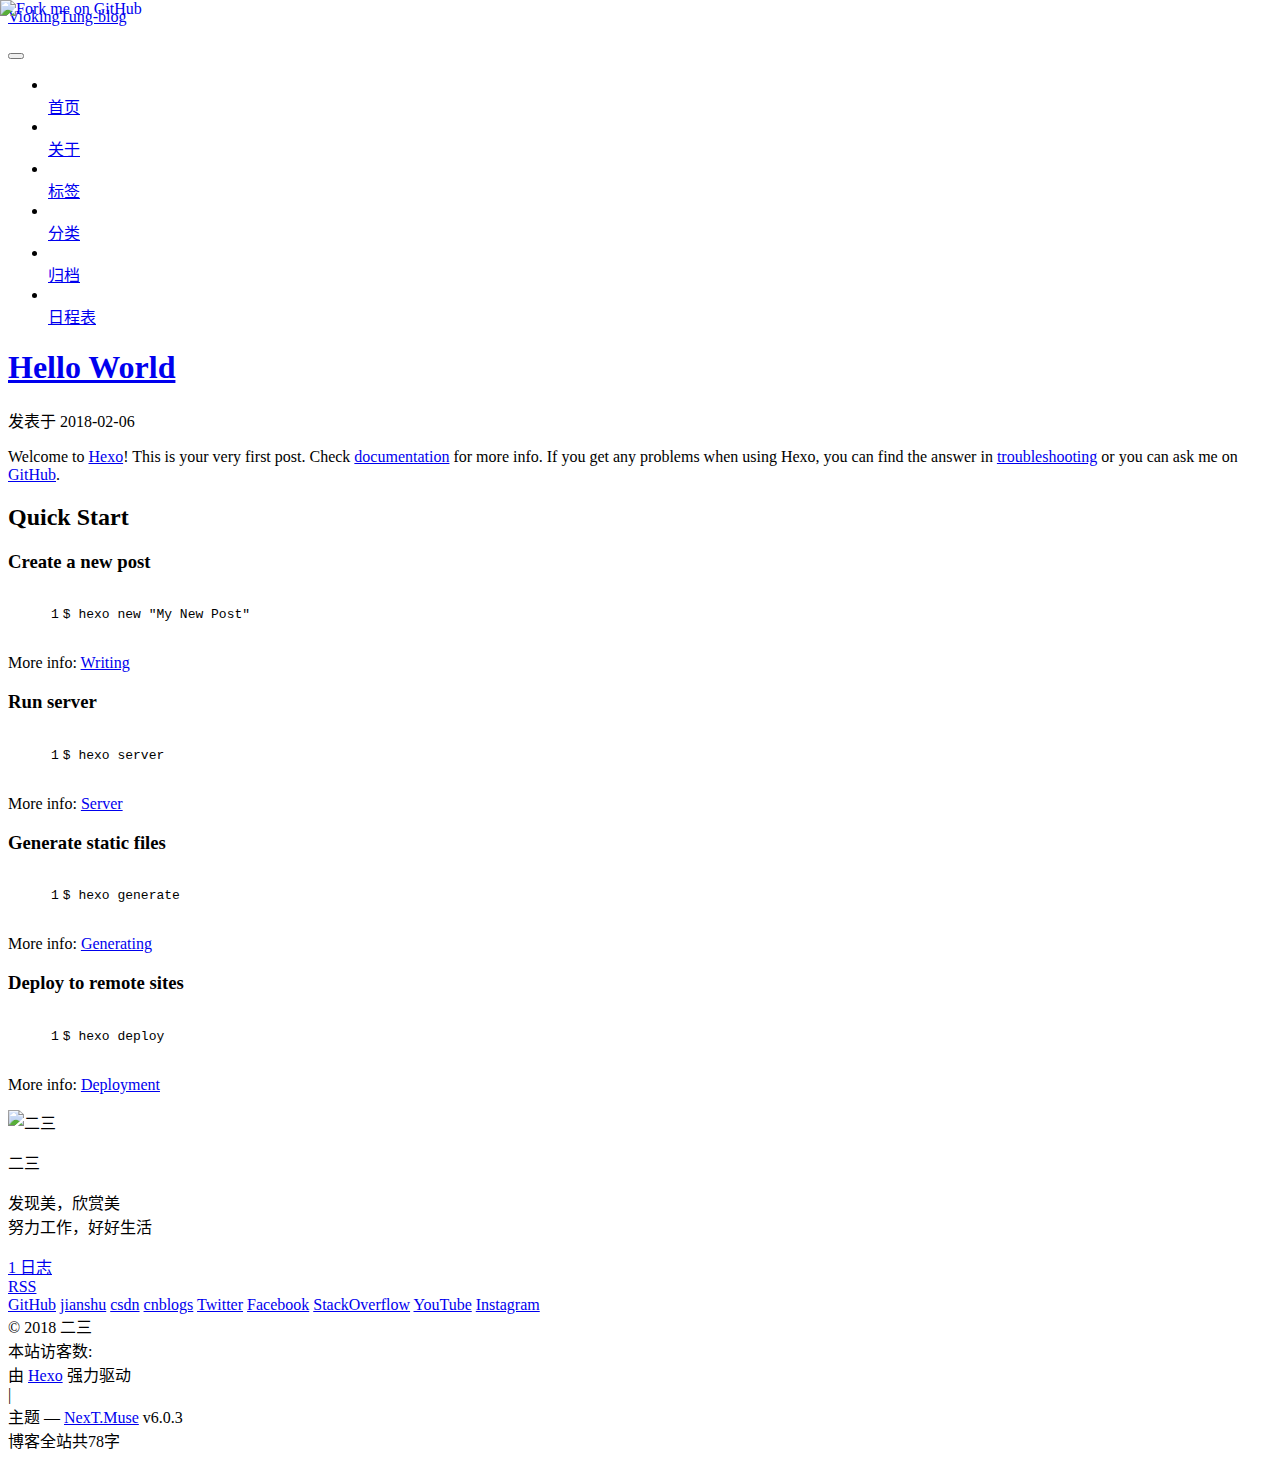
==== commit 37481e5e: "Site updated: 2018-02-22 15:46:02" ====
--- a/index.html
+++ b/index.html
@@ -21,8 +21,8 @@
   
     
     
-  <script src="/lib/pace/pace.min.js?v=1.0.2"></script>
-  <link href="/lib/pace/pace-theme-minimal.min.css?v=1.0.2" rel="stylesheet">
+  <script src="/blog/lib/pace/pace.min.js?v=1.0.2"></script>
+  <link href="/blog/lib/pace/pace-theme-minimal.min.css?v=1.0.2" rel="stylesheet">
 
 
 
@@ -54,21 +54,21 @@
 
 
 
-<link href="/lib/font-awesome/css/font-awesome.min.css?v=4.6.2" rel="stylesheet" type="text/css" />
-
-<link href="/css/main.css?v=6.0.3" rel="stylesheet" type="text/css" />
-
-
-  <link rel="apple-touch-icon" sizes="180x180" href="/images/apple-touch-icon-next.png?v=6.0.3">
-
-
-  <link rel="icon" type="image/png" sizes="32x32" href="/images/favicon-32x32-next.png?v=6.0.3">
-
-
-  <link rel="icon" type="image/png" sizes="16x16" href="/images/favicon-16x16-next.png?v=6.0.3">
-
-
-  <link rel="mask-icon" href="/images/logo.svg?v=6.0.3" color="#222">
+<link href="/blog/lib/font-awesome/css/font-awesome.min.css?v=4.6.2" rel="stylesheet" type="text/css" />
+
+<link href="/blog/css/main.css?v=6.0.3" rel="stylesheet" type="text/css" />
+
+
+  <link rel="apple-touch-icon" sizes="180x180" href="/blog/images/apple-touch-icon-next.png?v=6.0.3">
+
+
+  <link rel="icon" type="image/png" sizes="32x32" href="/blog/images/favicon-32x32-next.png?v=6.0.3">
+
+
+  <link rel="icon" type="image/png" sizes="16x16" href="/blog/images/favicon-16x16-next.png?v=6.0.3">
+
+
+  <link rel="mask-icon" href="/blog/images/logo.svg?v=6.0.3" color="#222">
 
 
 
@@ -81,7 +81,7 @@
 <script type="text/javascript" id="hexo.configurations">
   var NexT = window.NexT || {};
   var CONFIG = {
-    root: '/',
+    root: '/blog/',
     scheme: 'Muse',
     version: '6.0.3',
     sidebar: {"position":"left","display":"post","offset":12,"b2t":false,"scrollpercent":false,"onmobile":false},
@@ -113,7 +113,7 @@
 <meta name="description" content="发现美，欣赏美努力工作，好好生活">
 <meta property="og:type" content="website">
 <meta property="og:title" content="ViokingTung-blog">
-<meta property="og:url" content="http://yoursite.com/index.html">
+<meta property="og:url" content="https://viokingtung.github.io/blog/index.html">
 <meta property="og:site_name" content="ViokingTung-blog">
 <meta property="og:description" content="发现美，欣赏美努力工作，好好生活">
 <meta property="og:locale" content="zh-CN">
@@ -123,12 +123,12 @@
 
 
 
-  <link rel="alternate" href="/atom.xml" title="ViokingTung-blog" type="application/atom+xml" />
-
-
-
-
-  <link rel="canonical" href="http://yoursite.com/"/>
+  <link rel="alternate" href="/blog/atom.xml" title="ViokingTung-blog" type="application/atom+xml" />
+
+
+
+
+  <link rel="canonical" href="https://viokingtung.github.io/blog/"/>
 
 
 
@@ -194,7 +194,7 @@
     
 
     <div class="custom-logo-site-title">
-      <a href="/"  class="brand" rel="start">
+      <a href="/blog/"  class="brand" rel="start">
         <span class="logo-line-before"><i></i></span>
         <span class="site-title">ViokingTung-blog</span>
         <span class="logo-line-after"><i></i></span>
@@ -222,37 +222,37 @@
       
         
         <li class="menu-item menu-item-home">
-          <a href="/" rel="section">
+          <a href="/blog/" rel="section">
             <i class="menu-item-icon fa fa-fw fa-home"></i> <br />首页</a>
         </li>
       
         
         <li class="menu-item menu-item-about">
-          <a href="/about/" rel="section">
+          <a href="/blog/about/" rel="section">
             <i class="menu-item-icon fa fa-fw fa-about"></i> <br />关于</a>
         </li>
       
         
         <li class="menu-item menu-item-tags">
-          <a href="/tags/" rel="section">
+          <a href="/blog/tags/" rel="section">
             <i class="menu-item-icon fa fa-fw fa-tags"></i> <br />标签</a>
         </li>
       
         
         <li class="menu-item menu-item-categories">
-          <a href="/categories/" rel="section">
+          <a href="/blog/categories/" rel="section">
             <i class="menu-item-icon fa fa-fw fa-categories"></i> <br />分类</a>
         </li>
       
         
         <li class="menu-item menu-item-archives">
-          <a href="/archives/" rel="section">
+          <a href="/blog/archives/" rel="section">
             <i class="menu-item-icon fa fa-fw fa-archives"></i> <br />归档</a>
         </li>
       
         
         <li class="menu-item menu-item-schedule">
-          <a href="/schedule/" rel="section">
+          <a href="/blog/schedule/" rel="section">
             <i class="menu-item-icon fa fa-fw fa-schedule"></i> <br />日程表</a>
         </li>
       
@@ -312,12 +312,12 @@
   
   
   <div class="post-block">
-    <link itemprop="mainEntityOfPage" href="http://yoursite.com/2018/02/06/hello-world/">
+    <link itemprop="mainEntityOfPage" href="https://viokingtung.github.io/blog/blog/2018/02/06/hello-world/">
 
     <span hidden itemprop="author" itemscope itemtype="http://schema.org/Person">
       <meta itemprop="name" content="二三">
       <meta itemprop="description" content="">
-      <meta itemprop="image" content="/images/avatar.jpg">
+      <meta itemprop="image" content="/blog/images/avatar.jpg">
     </span>
 
     <span hidden itemprop="publisher" itemscope itemtype="http://schema.org/Organization">
@@ -331,7 +331,7 @@
         
           <h1 class="post-title" itemprop="name headline">
                 
-                <a class="post-title-link" href="/2018/02/06/hello-world/" itemprop="url">Hello World</a></h1>
+                <a class="post-title-link" href="/blog/2018/02/06/hello-world/" itemprop="url">Hello World</a></h1>
         
 
         <div class="post-meta">
@@ -463,7 +463,7 @@
           <div class="site-author motion-element" itemprop="author" itemscope itemtype="http://schema.org/Person">
             
               <img class="site-author-image" itemprop="image"
-                src="/images/avatar.jpg"
+                src="/blog/images/avatar.jpg"
                 alt="二三" />
             
               <p class="site-author-name" itemprop="name">二三</p>
@@ -475,7 +475,7 @@
               
                 <div class="site-state-item site-state-posts">
                 
-                  <a href="/archives/">
+                  <a href="/blog/archives/">
                 
                     <span class="site-state-item-count">1</span>
                     <span class="site-state-item-name">日志</span>
@@ -491,7 +491,7 @@
 
           
             <div class="feed-link motion-element">
-              <a href="/atom.xml" rel="alternate">
+              <a href="/blog/atom.xml" rel="alternate">
                 <i class="fa fa-rss"></i>
                 RSS
               </a>
@@ -673,38 +673,38 @@
 
   
   
-    <script type="text/javascript" src="/lib/jquery/index.js?v=2.1.3"></script>
-  
-
-  
-  
-    <script type="text/javascript" src="/lib/velocity/velocity.min.js?v=1.2.1"></script>
-  
-
-  
-  
-    <script type="text/javascript" src="/lib/velocity/velocity.ui.min.js?v=1.2.1"></script>
-  
-
-
-  
-
-
-  <script type="text/javascript" src="/js/src/utils.js?v=6.0.3"></script>
-
-  <script type="text/javascript" src="/js/src/motion.js?v=6.0.3"></script>
-
-
-
-  
-  
-
-  
-
-  
-
-
-  <script type="text/javascript" src="/js/src/bootstrap.js?v=6.0.3"></script>
+    <script type="text/javascript" src="/blog/lib/jquery/index.js?v=2.1.3"></script>
+  
+
+  
+  
+    <script type="text/javascript" src="/blog/lib/velocity/velocity.min.js?v=1.2.1"></script>
+  
+
+  
+  
+    <script type="text/javascript" src="/blog/lib/velocity/velocity.ui.min.js?v=1.2.1"></script>
+  
+
+
+  
+
+
+  <script type="text/javascript" src="/blog/js/src/utils.js?v=6.0.3"></script>
+
+  <script type="text/javascript" src="/blog/js/src/motion.js?v=6.0.3"></script>
+
+
+
+  
+  
+
+  
+
+  
+
+
+  <script type="text/javascript" src="/blog/js/src/bootstrap.js?v=6.0.3"></script>
 
 
 
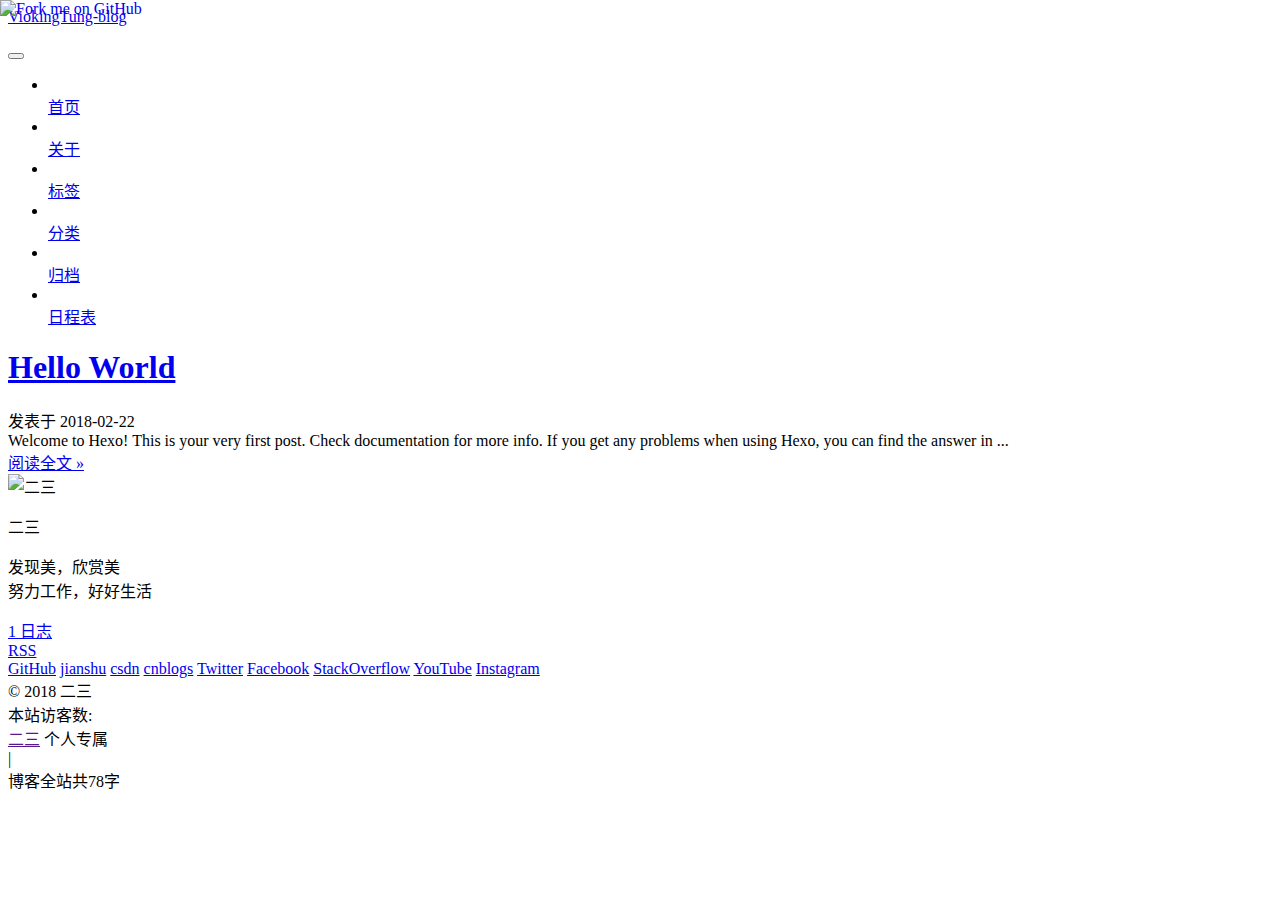
==== commit 81b9ecdf: "Site updated: 2018-02-22 16:11:03" ====
--- a/index.html
+++ b/index.html
@@ -312,7 +312,7 @@
   
   
   <div class="post-block">
-    <link itemprop="mainEntityOfPage" href="https://viokingtung.github.io/blog/blog/2018/02/06/hello-world/">
+    <link itemprop="mainEntityOfPage" href="https://viokingtung.github.io/blog/blog/2018/02/22/hello-world/">
 
     <span hidden itemprop="author" itemscope itemtype="http://schema.org/Person">
       <meta itemprop="name" content="二三">
@@ -331,7 +331,7 @@
         
           <h1 class="post-title" itemprop="name headline">
                 
-                <a class="post-title-link" href="/blog/2018/02/06/hello-world/" itemprop="url">Hello World</a></h1>
+                <a class="post-title-link" href="/blog/2018/02/22/hello-world/" itemprop="url">Hello World</a></h1>
         
 
         <div class="post-meta">
@@ -343,7 +343,7 @@
               
                 <span class="post-meta-item-text">发表于</span>
               
-              <time title="创建于" itemprop="dateCreated datePublished" datetime="2018-02-06T11:38:39+08:00">2018-02-06</time>
+              <time title="创建于" itemprop="dateCreated datePublished" datetime="2018-02-22T16:09:13+08:00">2018-02-22</time>
             
 
             
@@ -382,17 +382,15 @@
       
         
           
-            <p>Welcome to <a href="https://hexo.io/" target="_blank" rel="noopener">Hexo</a>! This is your very first post. Check <a href="https://hexo.io/docs/" target="_blank" rel="noopener">documentation</a> for more info. If you get any problems when using Hexo, you can find the answer in <a href="https://hexo.io/docs/troubleshooting.html" target="_blank" rel="noopener">troubleshooting</a> or you can ask me on <a href="https://github.com/hexojs/hexo/issues" target="_blank" rel="noopener">GitHub</a>.</p>
-<h2 id="Quick-Start"><a href="#Quick-Start" class="headerlink" title="Quick Start"></a>Quick Start</h2><h3 id="Create-a-new-post"><a href="#Create-a-new-post" class="headerlink" title="Create a new post"></a>Create a new post</h3><figure class="highlight bash"><table><tr><td class="gutter"><pre><span class="line">1</span><br></pre></td><td class="code"><pre><span class="line">$ hexo new <span class="string">"My New Post"</span></span><br></pre></td></tr></table></figure>
-<p>More info: <a href="https://hexo.io/docs/writing.html" target="_blank" rel="noopener">Writing</a></p>
-<h3 id="Run-server"><a href="#Run-server" class="headerlink" title="Run server"></a>Run server</h3><figure class="highlight bash"><table><tr><td class="gutter"><pre><span class="line">1</span><br></pre></td><td class="code"><pre><span class="line">$ hexo server</span><br></pre></td></tr></table></figure>
-<p>More info: <a href="https://hexo.io/docs/server.html" target="_blank" rel="noopener">Server</a></p>
-<h3 id="Generate-static-files"><a href="#Generate-static-files" class="headerlink" title="Generate static files"></a>Generate static files</h3><figure class="highlight bash"><table><tr><td class="gutter"><pre><span class="line">1</span><br></pre></td><td class="code"><pre><span class="line">$ hexo generate</span><br></pre></td></tr></table></figure>
-<p>More info: <a href="https://hexo.io/docs/generating.html" target="_blank" rel="noopener">Generating</a></p>
-<h3 id="Deploy-to-remote-sites"><a href="#Deploy-to-remote-sites" class="headerlink" title="Deploy to remote sites"></a>Deploy to remote sites</h3><figure class="highlight bash"><table><tr><td class="gutter"><pre><span class="line">1</span><br></pre></td><td class="code"><pre><span class="line">$ hexo deploy</span><br></pre></td></tr></table></figure>
-<p>More info: <a href="https://hexo.io/docs/deployment.html" target="_blank" rel="noopener">Deployment</a></p>
-
-          
+          Welcome to Hexo! This is your very first post. Check documentation for more info. If you get any problems when using Hexo, you can find the answer in 
+          ...
+          <!--noindex-->
+          <div class="post-button text-center">
+            <a class="btn" href="/blog/2018/02/22/hello-world/#more" rel="contents">
+              阅读全文 &raquo;
+            </a>
+          </div>
+          <!--/noindex-->
         
       
     </div>
@@ -597,15 +595,11 @@
 </div>
 
 
-  <div class="powered-by">由 <a class="theme-link" target="_blank" href="https://hexo.io">Hexo</a> 强力驱动</div>
+  <div class="powered-by"><a class="theme-link" target="_blank" href="">二三</a> 个人专属</div>
 
 
 
   <span class="post-meta-divider">|</span>
-
-
-
-  <div class="theme-info">主题 &mdash; <a class="theme-link" target="_blank" href="https://github.com/theme-next/hexo-theme-next">NexT.Muse</a> v6.0.3</div>
 
 
 
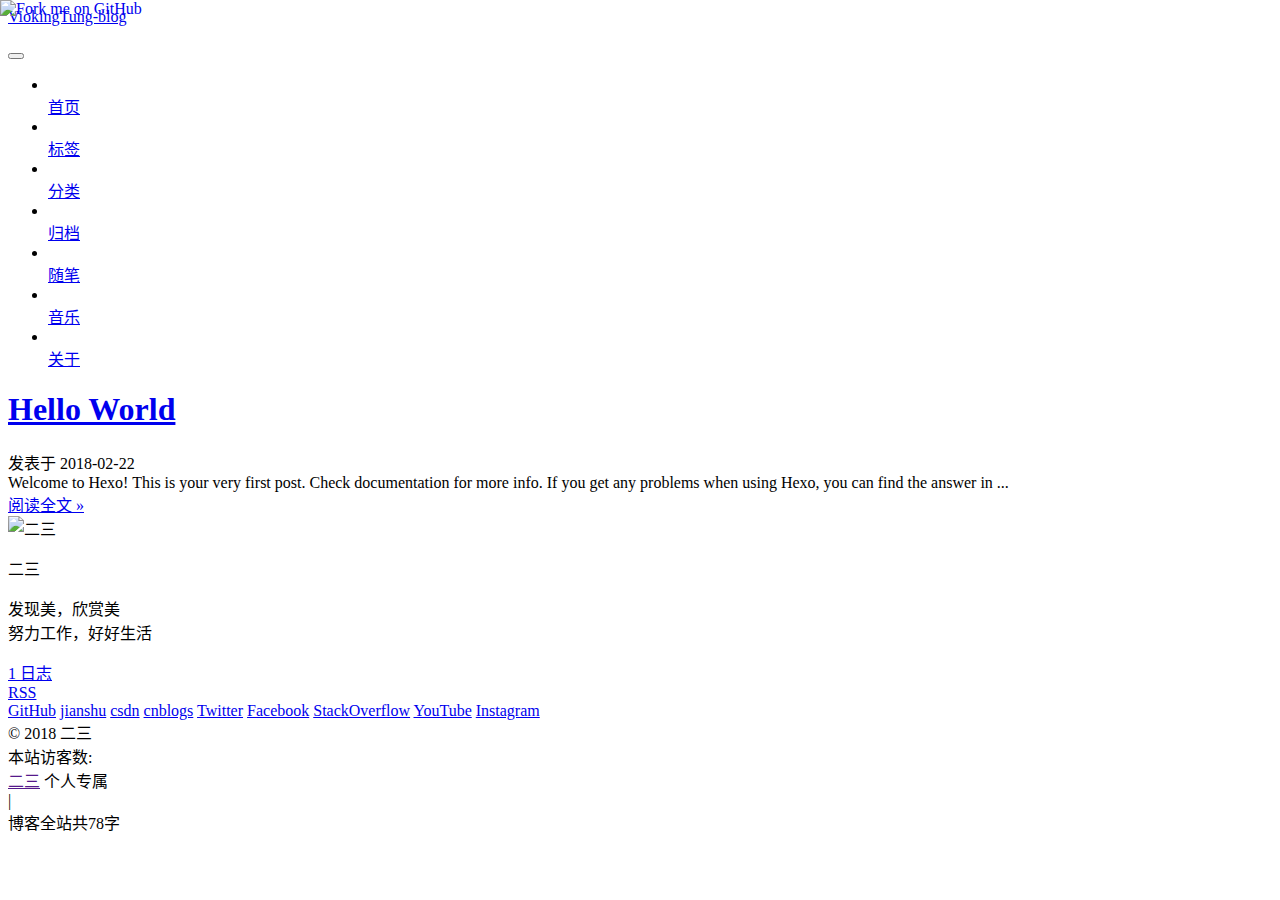
==== commit 4993e87c: "Site updated: 2018-02-22 17:59:29" ====
--- a/index.html
+++ b/index.html
@@ -62,7 +62,7 @@
   <link rel="apple-touch-icon" sizes="180x180" href="/blog/images/apple-touch-icon-next.png?v=6.0.3">
 
 
-  <link rel="icon" type="image/png" sizes="32x32" href="/blog/images/favicon-32x32-next.png?v=6.0.3">
+  <link rel="icon" type="image/png" sizes="32x32" href="/blog/images/favicon.ico?v=6.0.3">
 
 
   <link rel="icon" type="image/png" sizes="16x16" href="/blog/images/favicon-16x16-next.png?v=6.0.3">
@@ -227,12 +227,6 @@
         </li>
       
         
-        <li class="menu-item menu-item-about">
-          <a href="/blog/about/" rel="section">
-            <i class="menu-item-icon fa fa-fw fa-about"></i> <br />关于</a>
-        </li>
-      
-        
         <li class="menu-item menu-item-tags">
           <a href="/blog/tags/" rel="section">
             <i class="menu-item-icon fa fa-fw fa-tags"></i> <br />标签</a>
@@ -251,9 +245,21 @@
         </li>
       
         
-        <li class="menu-item menu-item-schedule">
-          <a href="/blog/schedule/" rel="section">
-            <i class="menu-item-icon fa fa-fw fa-schedule"></i> <br />日程表</a>
+        <li class="menu-item menu-item-notebook">
+          <a href="/blog/notebook/" rel="section">
+            <i class="menu-item-icon fa fa-fw fa-notebook"></i> <br />随笔</a>
+        </li>
+      
+        
+        <li class="menu-item menu-item-music">
+          <a href="/blog/music/" rel="section">
+            <i class="menu-item-icon fa fa-fw fa-music"></i> <br />音乐</a>
+        </li>
+      
+        
+        <li class="menu-item menu-item-about">
+          <a href="/blog/about/" rel="section">
+            <i class="menu-item-icon fa fa-fw fa-about"></i> <br />关于</a>
         </li>
       
 
